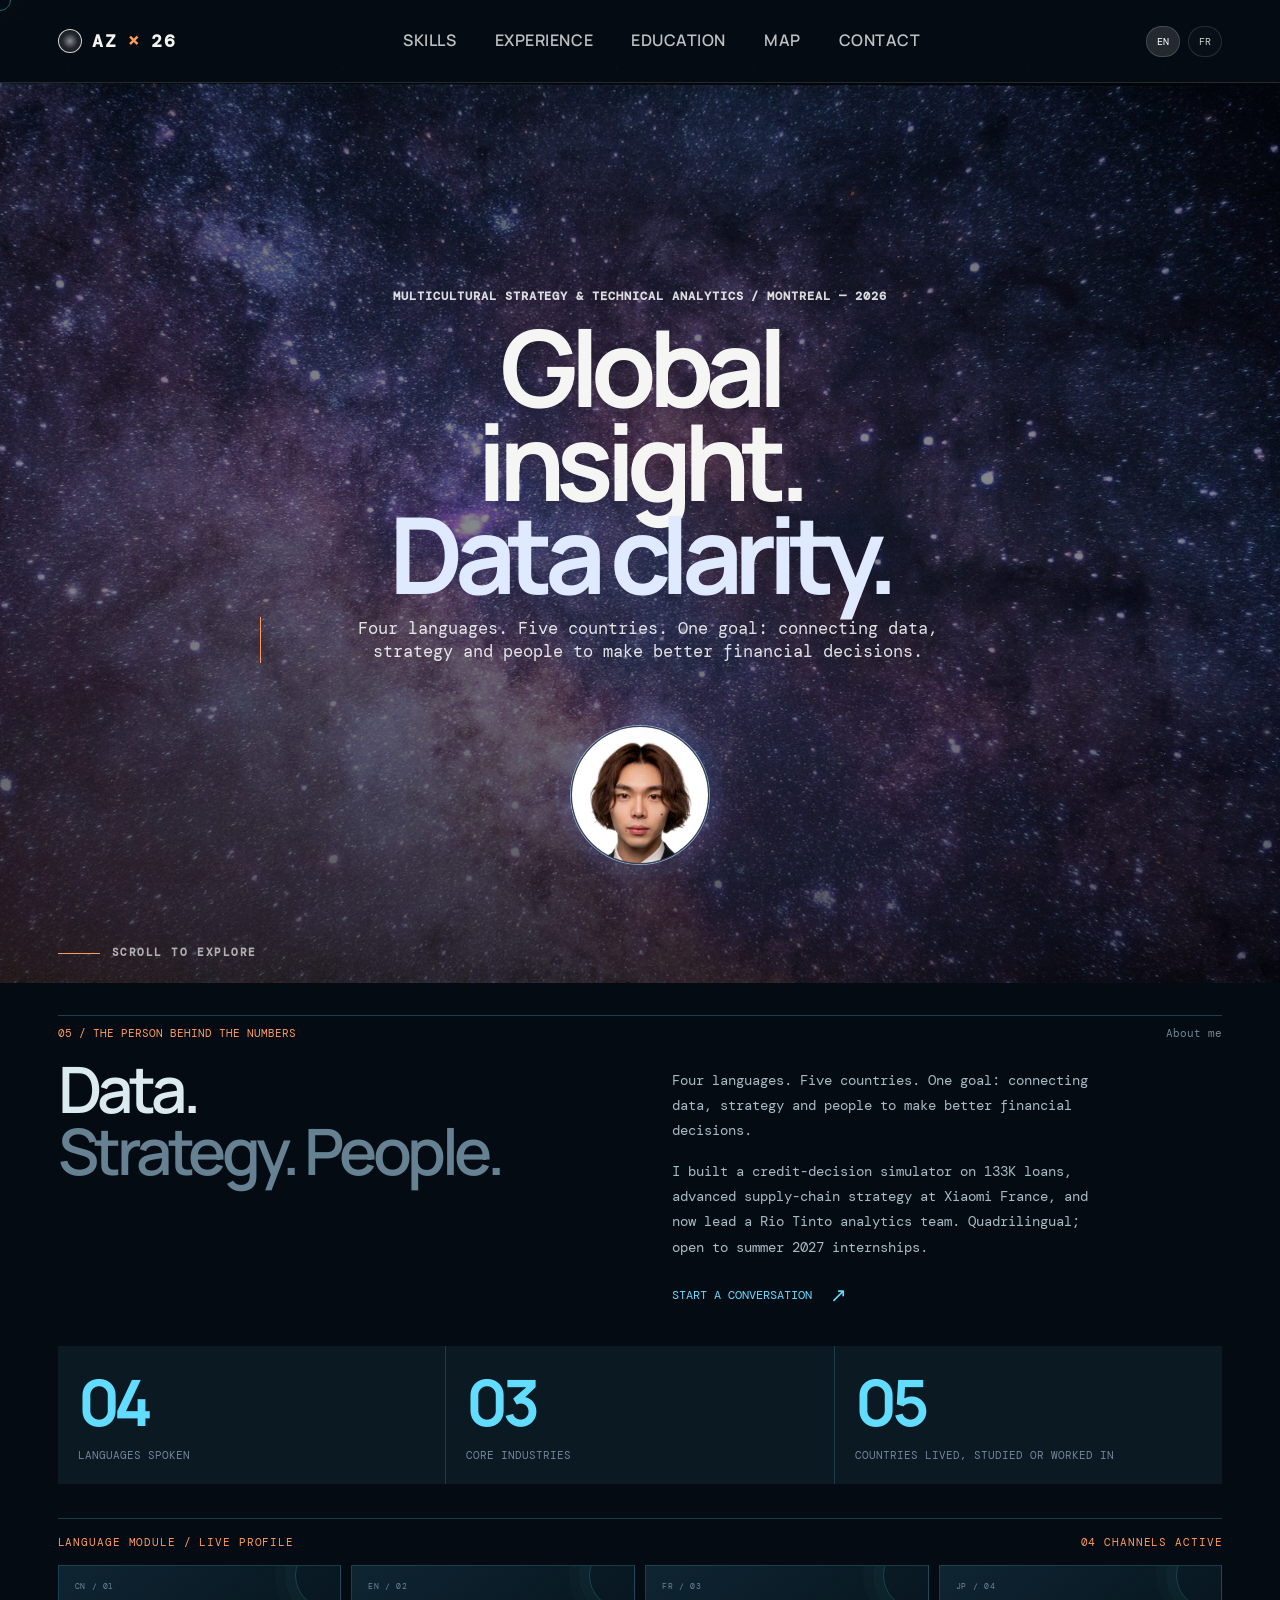
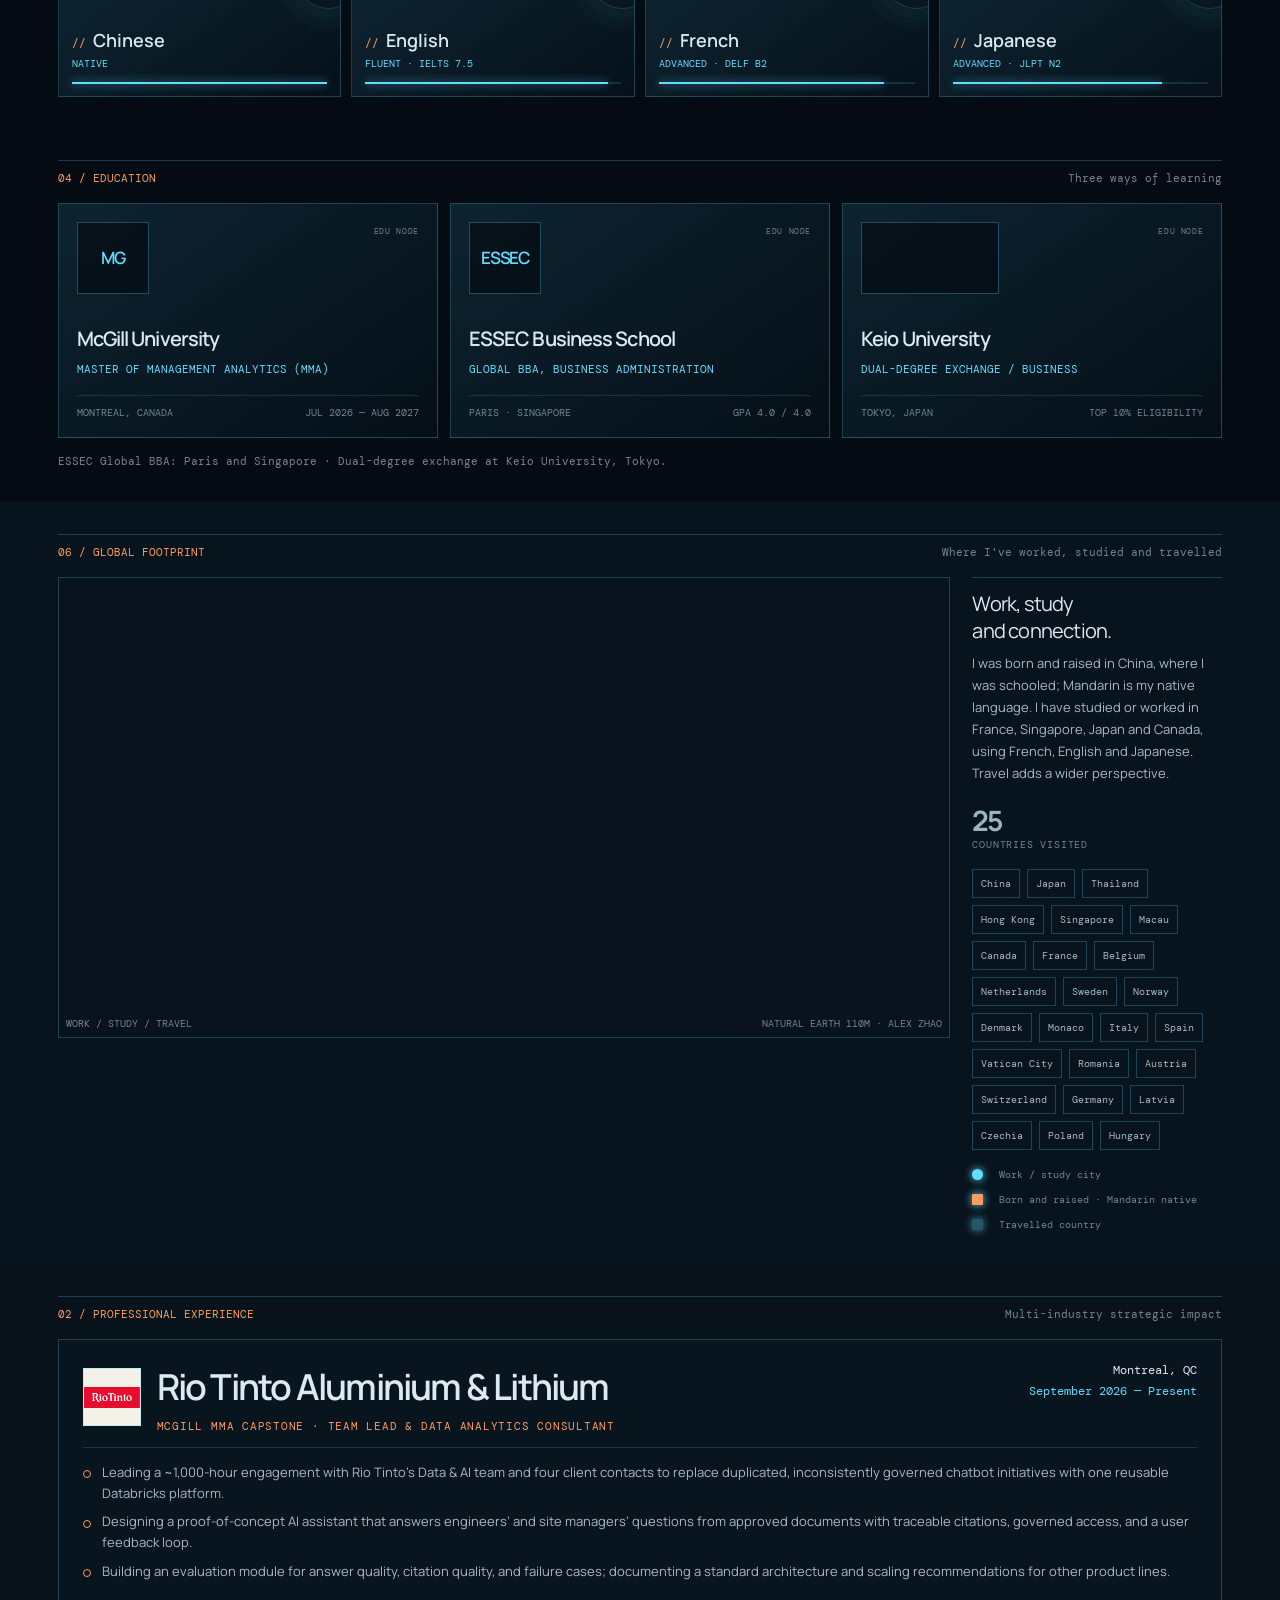
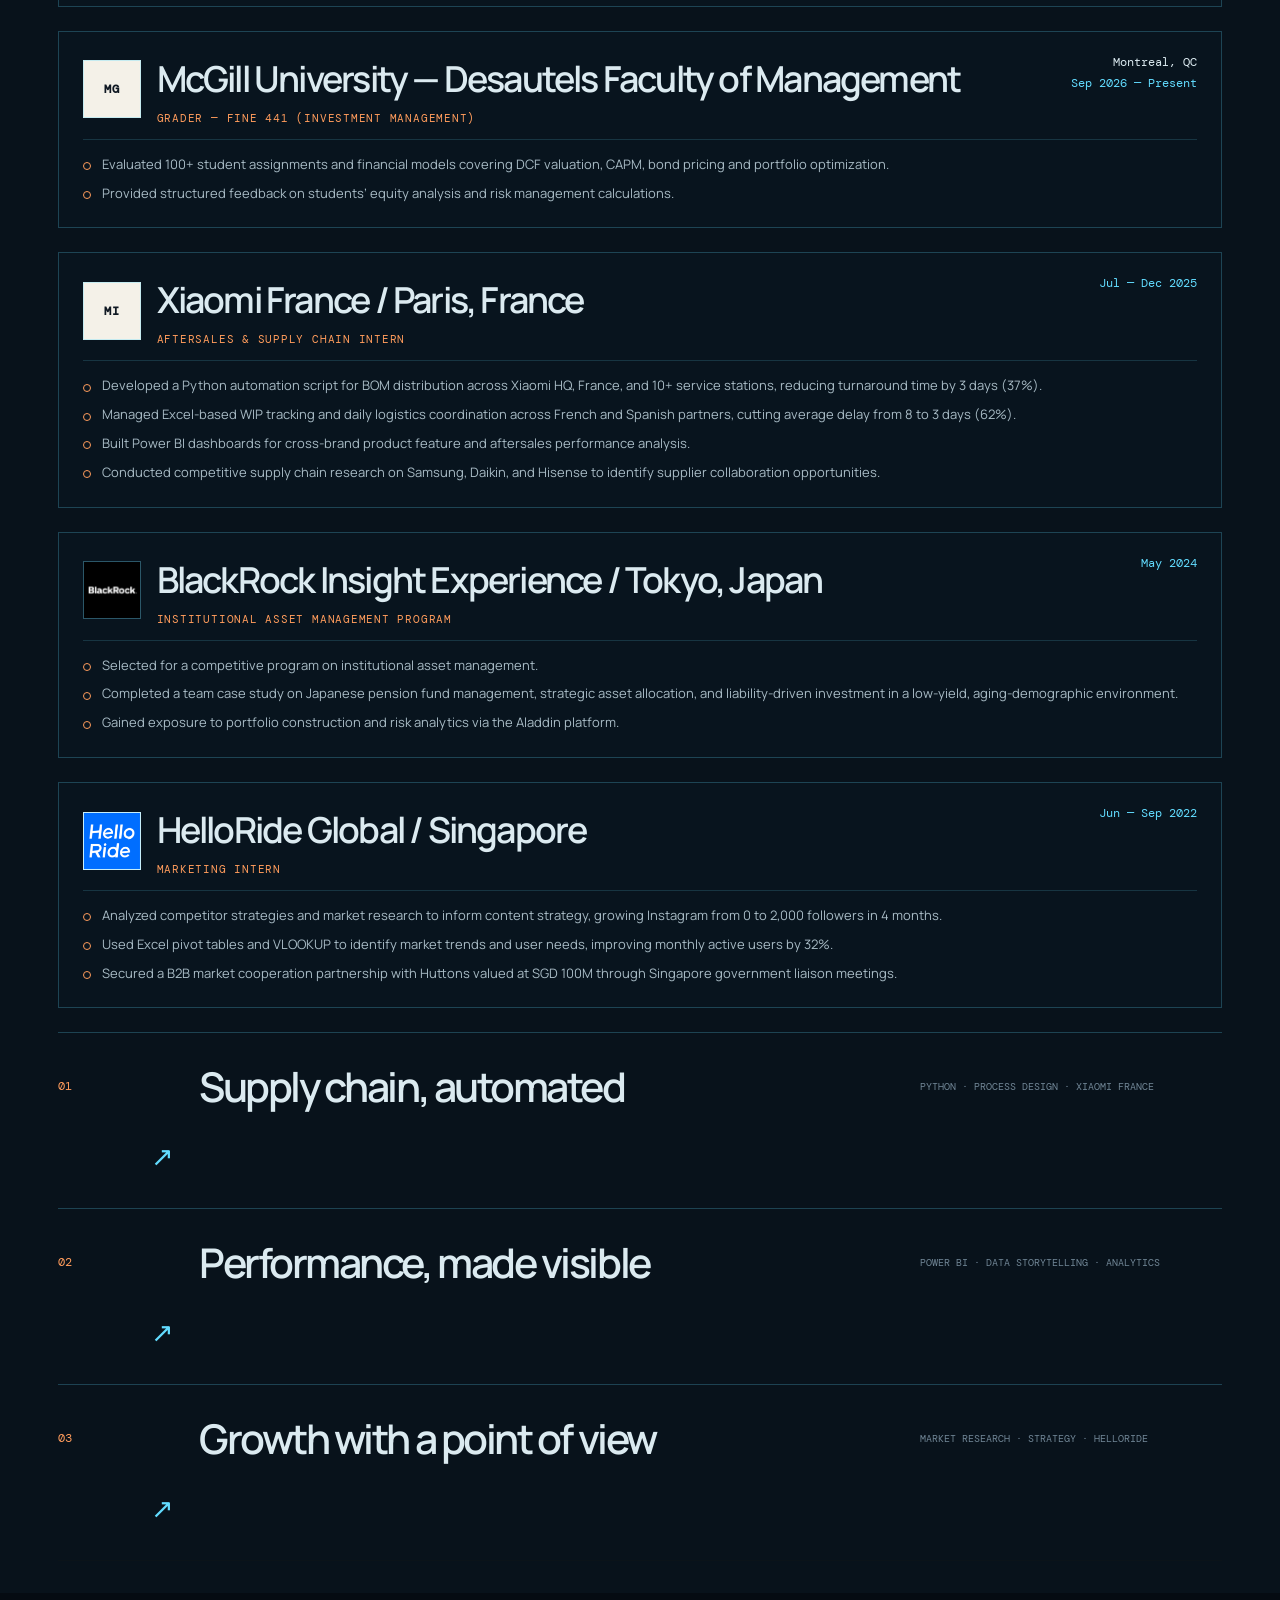
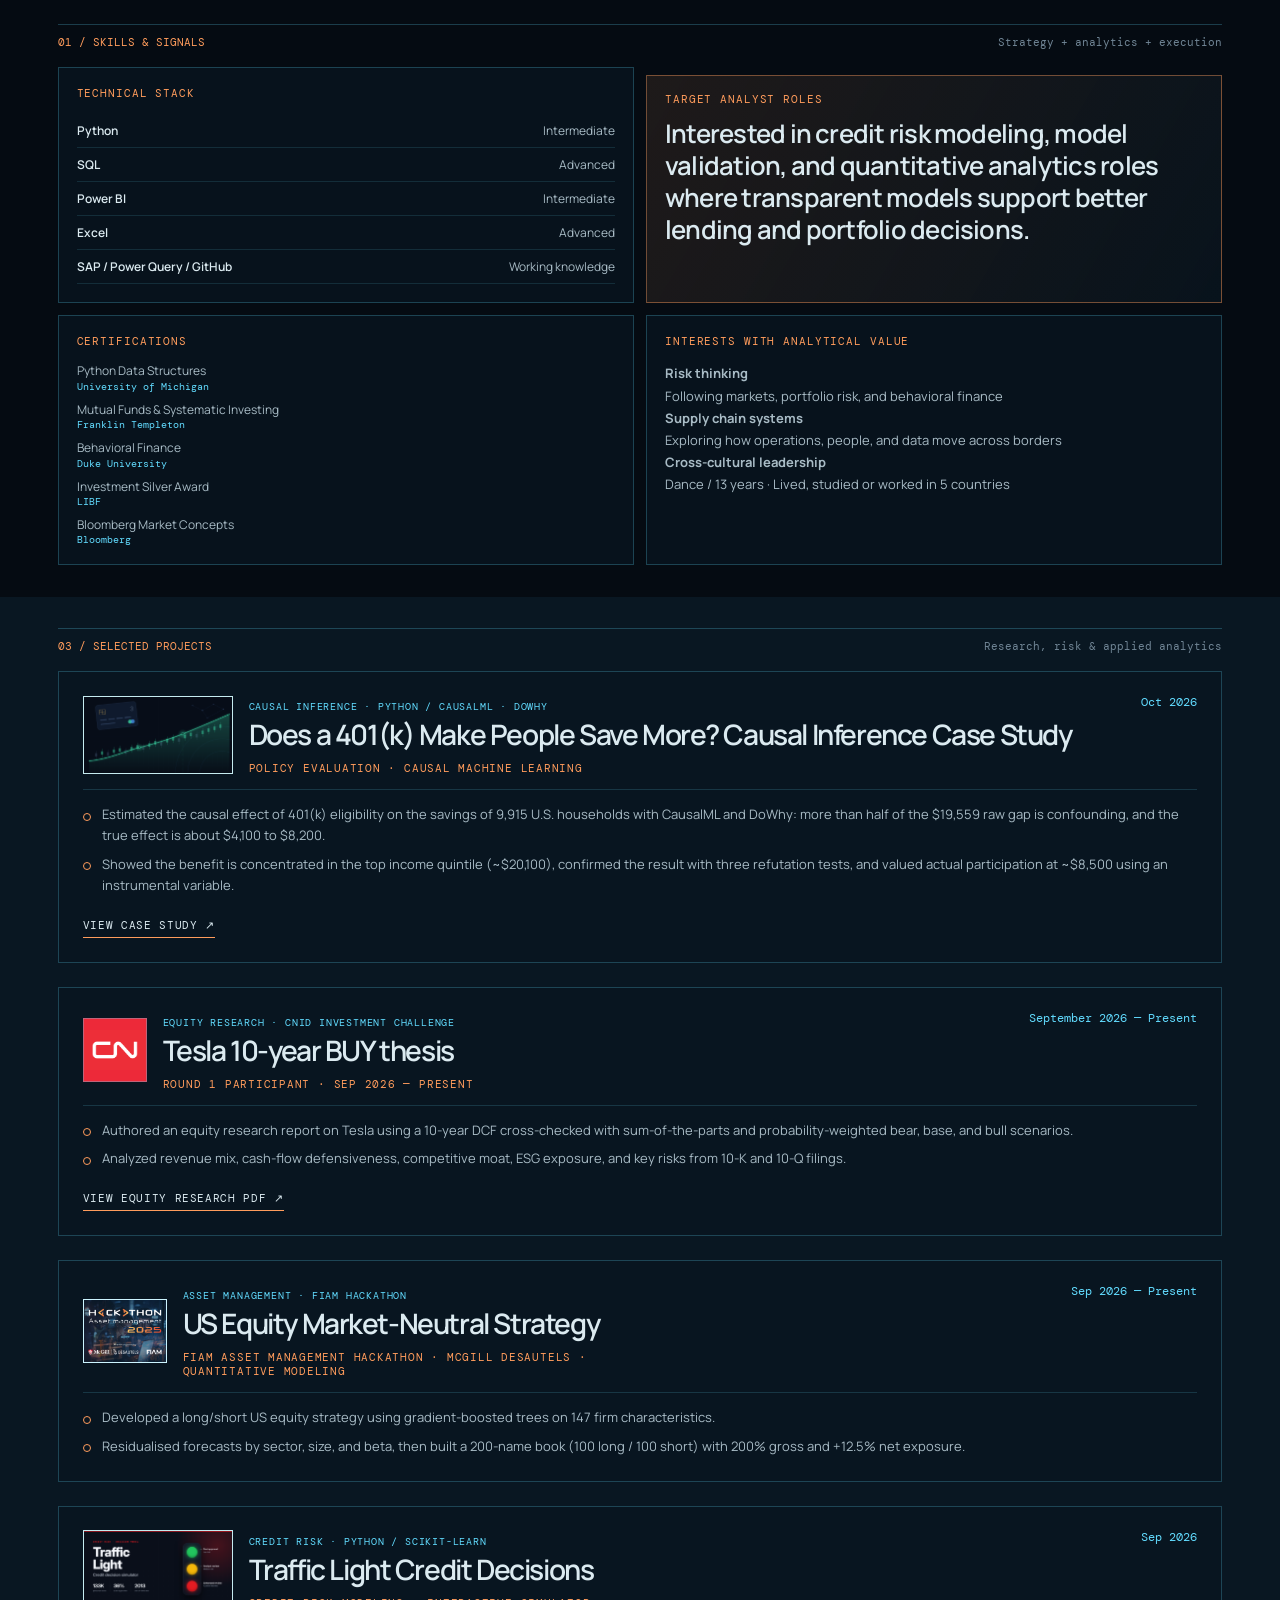
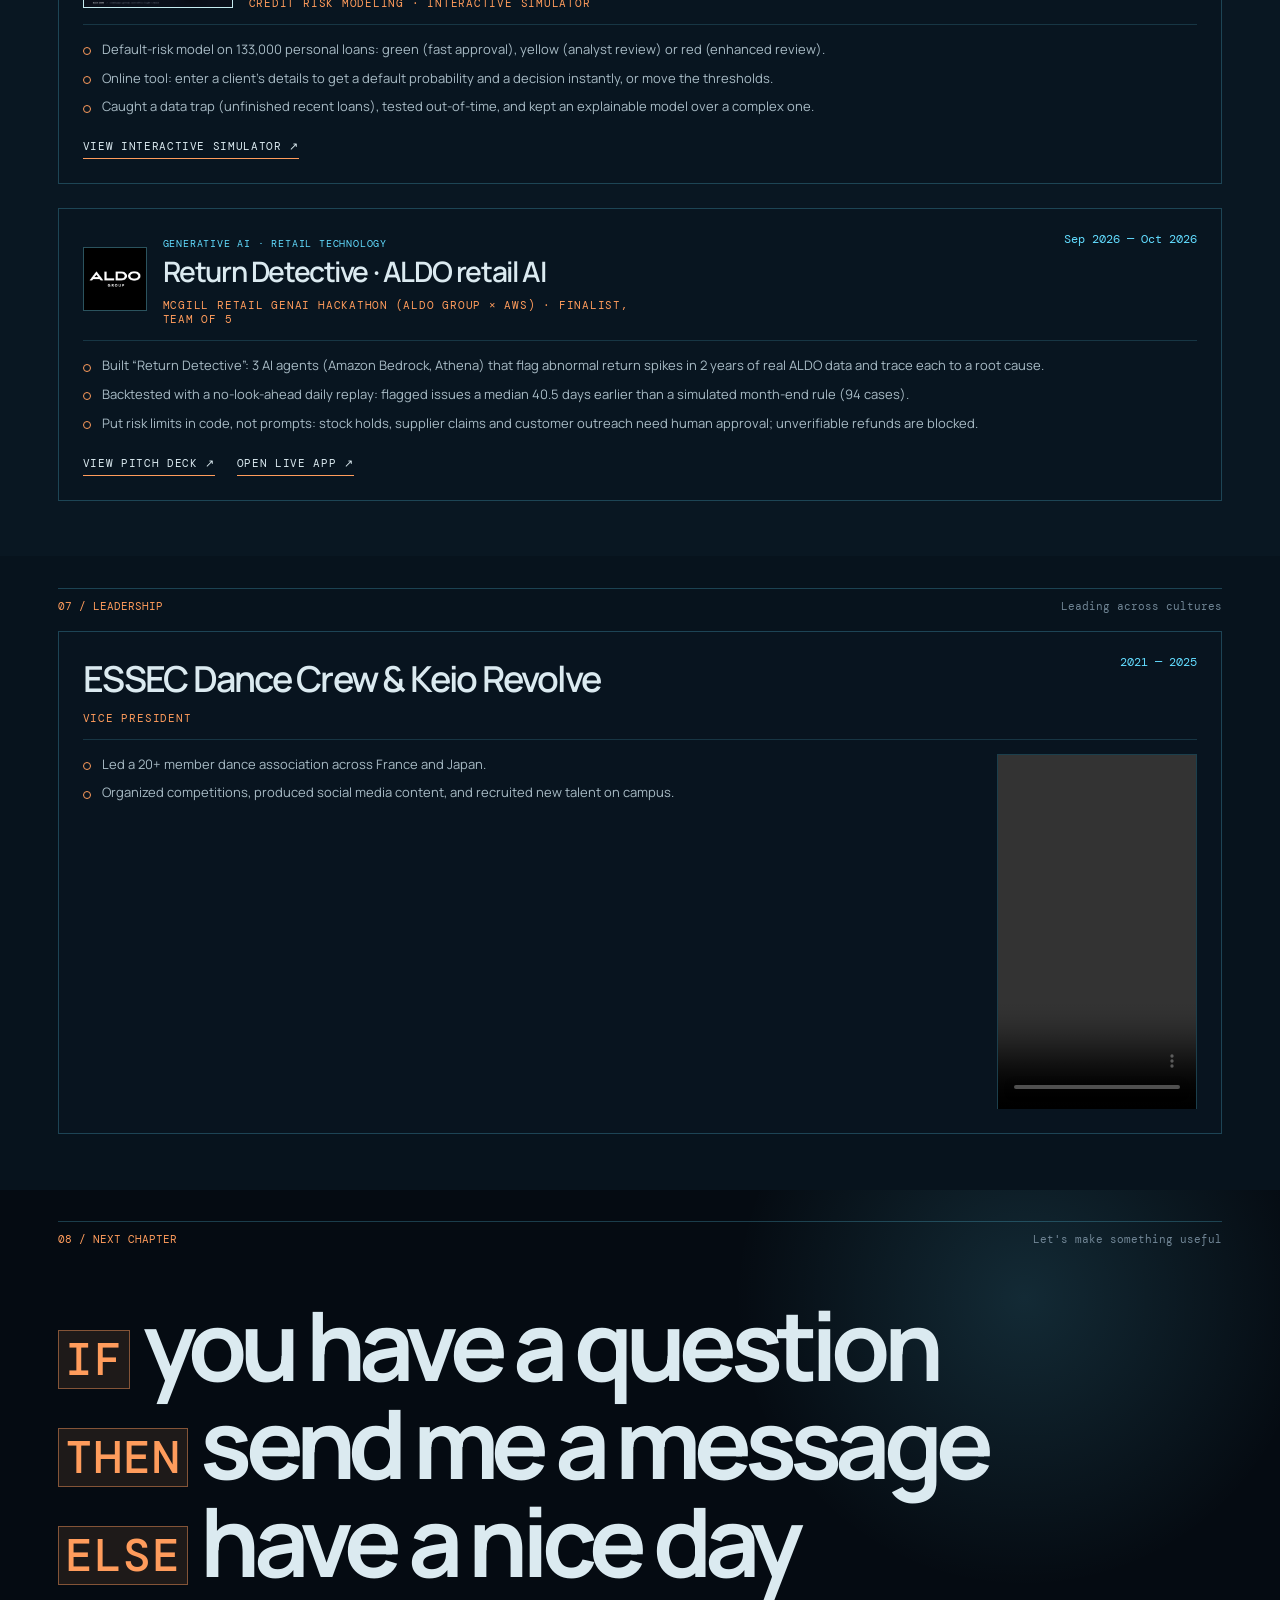
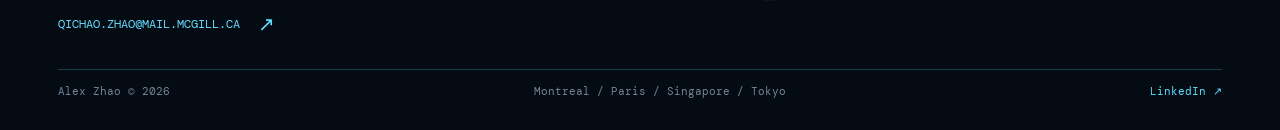
==== index.html @ 3879361d "Add live app link to ALDO project Co-Authored-By: Claude Opus 5.5 <noreply@anthropic.com>" ====
<!doctype html>
<html lang="en">
  <head>
    <meta charset="UTF-8" />
    <meta name="viewport" content="width=device-width, initial-scale=1.0" />
    <meta name="description" content="Alex Zhao — quadrilingual strategy, business analytics, cross-cultural operations, and technical analytics." />
    <title>Alex Zhao | Multicultural Strategy & Analytics</title>
    <link rel="preconnect" href="https://fonts.googleapis.com" />
    <link rel="preconnect" href="https://fonts.gstatic.com" crossorigin />
    <link href="https://fonts.googleapis.com/css2?family=DM+Mono:wght@400;500&family=Manrope:wght@400;500;600;700;800&display=swap" rel="stylesheet" />
    <link rel="stylesheet" href="https://unpkg.com/leaflet@1.9.4/dist/leaflet.css" crossorigin="" />
    <style>
      :root { --ink:#171915; --paper:#e9e8e1; --muted:#8f9188; --acid:#c7f36b; --line:rgba(233,232,225,.18); }
      * { box-sizing:border-box; margin:0; padding:0; }
      html { scroll-behavior:smooth; }
      body { background:var(--ink); color:var(--paper); font-family:Manrope, sans-serif; overflow-x:hidden; }
      body::before { content:""; position:fixed; inset:0; opacity:.17; pointer-events:none; z-index:8; background-image:linear-gradient(rgba(255,255,255,.08) 1px, transparent 1px),linear-gradient(90deg,rgba(255,255,255,.08) 1px,transparent 1px); background-size:80px 80px; mask-image:linear-gradient(to bottom, black, transparent 72%); }
      a { color:inherit; text-decoration:none; }
      .cursor { position:fixed; width:22px; height:22px; border:1px solid var(--acid); border-radius:50%; pointer-events:none; z-index:20; transform:translate(-50%,-50%); transition:width .25s,height .25s,background .25s; mix-blend-mode:difference; }
      .cursor.is-hover { width:54px; height:54px; background:var(--acid); }
      .topbar { position:absolute; top:0; left:0; right:0; z-index:10; display:flex; justify-content:space-between; align-items:center; padding:28px 4.5vw; font:12px 'DM Mono',monospace; letter-spacing:.05em; text-transform:uppercase; }
      .logo { font:500 18px 'DM Mono',monospace; letter-spacing:-.08em; }
      .logo span { color:var(--acid); }
      .topbar nav { display:flex; gap:28px; color:var(--muted); }
      .topbar nav a { transition:color .25s; }
      .topbar nav a:hover { color:var(--acid); }
      .language-toggle { display:flex; gap:5px; align-items:center; margin-left:auto; margin-right:22px; }
      .language-toggle button { border:1px solid transparent; background:transparent; color:var(--muted); padding:5px 7px; cursor:pointer; font:10px 'DM Mono',monospace; }
      .language-toggle button.active { border-color:var(--acid); color:var(--acid); }
      .menu-dot { width:9px; height:9px; border-radius:50%; background:var(--acid); box-shadow:0 0 16px var(--acid); }
      .hero { min-height:max(100svh,780px); position:relative; display:flex; align-items:flex-end; padding:120px 4.5vw 8vh; overflow:hidden; background:#050b12; }
      .hero-copy { position:relative; z-index:2; max-width:min(55vw,760px); }
      .eyebrow { color:var(--acid); font:12px 'DM Mono',monospace; text-transform:uppercase; letter-spacing:.08em; margin-bottom:25px; }
      h1 { font-size:clamp(4.5rem,10vw,10rem); line-height:.83; letter-spacing:-.09em; font-weight:800; max-width:1000px; }
      h1 em { color:var(--acid); font-style:normal; }
      .hero-bottom { position:relative; z-index:3; width:240px; margin:30px 0 0 clamp(220px,18vw,280px); font-size:13px; line-height:1.6; color:var(--muted); }
      .scroll-note { position:absolute; left:4.5vw; bottom:28px; color:var(--muted); font:10px 'DM Mono',monospace; text-transform:uppercase; letter-spacing:.1em; }
      .scroll-note::before { content:""; display:inline-block; width:42px; height:1px; background:var(--acid); vertical-align:middle; margin-right:12px; }
      .section { padding:6vh 4.5vw; position:relative; }
      .section-head { display:flex; justify-content:space-between; align-items:baseline; border-top:1px solid var(--line); padding-top:14px; margin-bottom:30px; }
      .section-kicker { color:var(--acid); font:11px 'DM Mono',monospace; text-transform:uppercase; }
      .section-index { color:var(--muted); font:11px 'DM Mono',monospace; }
      .intro { display:grid; grid-template-columns:1fr 1fr; gap:7vw; align-items:start; }
      .intro h2 { font-size:clamp(2.4rem,5vw,5.5rem); line-height:.98; letter-spacing:-.07em; font-weight:600; }
      .intro h2 span { color:var(--muted); }
      .intro-copy { padding-top:10px; max-width:440px; color:#b9bbb2; font-size:16px; line-height:1.8; }
      .intro-copy p + p { margin-top:28px; }
      .button-link { display:inline-flex; align-items:center; gap:18px; margin-top:38px; color:var(--acid); font:12px 'DM Mono',monospace; text-transform:uppercase; }
      .button-link::after { content:"↗"; font-size:20px; transition:transform .25s; }
      .button-link:hover::after { transform:translate(5px,-5px); }
      .work-section { background:var(--paper); color:var(--ink); }
      .work-section .section-head { border-color:rgba(23,25,21,.22); }
      .work-section .section-kicker { color:#657833; }
      .work-section .section-index { color:#85887e; }
      .project { border-top:1px solid rgba(23,25,21,.25); padding:25px 0 34px; display:grid; grid-template-columns:10% 1fr 26%; gap:25px; align-items:center; transition:padding .35s; }
      .project:last-child { border-bottom:1px solid rgba(23,25,21,.25); }
      .project:hover { padding-left:18px; padding-right:18px; background:rgba(199,243,107,.45); }
      .project-no { color:#8a8c84; font:12px 'DM Mono',monospace; }
      .project h3 { font-size:clamp(1.5rem,3.2vw,3.5rem); letter-spacing:-.06em; font-weight:600; }
      .project-tags { color:#75786e; font:10px 'DM Mono',monospace; text-transform:uppercase; line-height:1.7; }
      .project-arrow { justify-self:end; font-size:27px; }
      .stats { display:grid; grid-template-columns:repeat(3,1fr); gap:1px; background:var(--line); margin-top:85px; }
      .stat { background:var(--ink); padding:30px 24px; }
      .stat strong { display:block; color:var(--acid); font-size:clamp(2.5rem,5vw,5rem); line-height:1; letter-spacing:-.08em; }
      .stat span { display:block; color:var(--muted); font:11px 'DM Mono',monospace; text-transform:uppercase; margin-top:14px; }
      .contact { min-height:75vh; display:flex; flex-direction:column; justify-content:space-between; background:radial-gradient(circle at 80% 20%,rgba(199,243,107,.16),transparent 26%); }
      .contact h2 { font-size:clamp(4rem,11vw,10rem); line-height:.8; letter-spacing:-.1em; max-width:1000px; }
      .contact h2 span { color:var(--acid); }
      .contact-footer { display:flex; justify-content:space-between; align-items:end; border-top:1px solid var(--line); padding-top:20px; color:var(--muted); font:11px 'DM Mono',monospace; }
      .contact-footer a { color:var(--paper); }
      .reveal { opacity:0; transform:translateY(30px); transition:opacity .8s ease,transform .8s ease; }
      .reveal.visible { opacity:1; transform:translateY(0); }
      @media (max-width:700px) {
        .topbar { padding:22px 6vw; } .topbar nav { gap:14px; } .topbar nav a:nth-child(2) { display:none; }
        .hero { min-height:100svh; padding:110px 6vw 15vh; } .hero-bottom { width:190px; margin:30px 0 0; }
        .scroll-note { left:6vw; } .section { padding:6vh 6vw; } .intro { grid-template-columns:1fr; gap:40px; } .section-head { margin-bottom:25px; }
        .project { grid-template-columns:12% 1fr 20px; gap:10px; } .project-tags { grid-column:2; } .project-arrow { grid-column:3; grid-row:1 / span 2; }
        .stats { grid-template-columns:1fr; margin-top:55px; } .stat { padding:24px; } .contact-footer { align-items:start; gap:25px; flex-direction:column; }
      }
      @media (prefers-reduced-motion:reduce) { *,*::before,*::after { animation-duration:.01ms!important; scroll-behavior:auto!important; transition-duration:.01ms!important; } .reveal { opacity:1; transform:none; } }

      /* Mission-control visual layer */
      :root { --ink:#050b12; --paper:#dbeaf0; --muted:#718696; --acid:#62dcff; --line:rgba(98,220,255,.24); --orange:#ff9c5c; }
      body { background:#050b12; font-family:'DM Mono',monospace; }
      body::before { opacity:.25; background-image:radial-gradient(circle,rgba(137,202,229,.85) 0 1px,transparent 1px),radial-gradient(circle,rgba(255,255,255,.6) 0 1px,transparent 1px); background-size:137px 137px,223px 223px; mask-image:linear-gradient(to bottom,black,black); }
      .cursor { border-color:var(--acid); }
      .cursor.is-hover { background:var(--acid); }
      .topbar { border-bottom:1px solid var(--line); background:rgba(5,11,18,.72); backdrop-filter:blur(12px); font-size:11px; }
      .logo { color:var(--paper); font-size:16px; letter-spacing:.04em; }
      .logo span { color:var(--orange); }
      .topbar nav { color:#9eb3c0; }
      .menu-dot { background:var(--orange); box-shadow:0 0 16px rgba(255,156,92,.8); }
      .hero { background:#050b12; }
      .eyebrow, .section-kicker { color:var(--orange); }
      h1 { font-family:Manrope,sans-serif; letter-spacing:-.08em; }
      h1 em, .contact h2 span { color:var(--acid); }
      .hero-bottom { font-size:11px; color:#9eb3c0; border-left:1px solid var(--orange); padding-left:14px; }
      .scroll-note { color:var(--muted); }
      .scroll-note::before { background:var(--orange); }
      .section { background:#050b12; }
      .section-head { border-color:var(--line); }
      .intro h2, .contact h2, .project h3 { font-family:Manrope,sans-serif; }
      .intro h2 span { color:#668191; }
      .intro-copy { color:#a8bbc5; font-size:14px; }
      .button-link { color:var(--acid); }
      .stats { background:var(--line); }
      .stat { background:rgba(9,22,32,.9); border-top:2px solid transparent; transition:border-color .25s,background .25s; }
      .stat:hover { border-color:var(--orange); background:#0d2635; }
      .stat strong { color:var(--acid); font-family:Manrope,sans-serif; }
      .stat span, .section-index { color:#718696; }
      .work-section { background:#08121b; color:var(--paper); }
      .work-section .section-head { border-color:var(--line); }
      .work-section .section-kicker { color:var(--orange); }
      .work-section .section-index { color:#718696; }
      .project { border-color:var(--line); }
      .project:hover { padding-left:18px; padding-right:18px; background:rgba(98,220,255,.08); }
      .project-no { color:var(--orange); }
      .project-tags { color:#718696; }
      .project-arrow { color:var(--acid); }
      .contact { background:radial-gradient(circle at 80% 20%,rgba(98,220,255,.15),transparent 26%),#050b12; }
      .contact-footer { border-color:var(--line); }
      .contact-footer a { color:var(--acid); }
      .language-module { margin-top:70px; border-top:1px solid var(--line); padding-top:18px; }
      .language-heading { display:flex; justify-content:space-between; color:var(--orange); font:11px 'DM Mono',monospace; letter-spacing:.08em; text-transform:uppercase; margin-bottom:28px; }
      .language-list { display:grid; grid-template-columns:repeat(2,1fr); gap:18px 45px; }
      .language-row { display:grid; grid-template-columns:105px 1fr auto; gap:14px; align-items:center; padding:13px 0; border-bottom:1px solid rgba(98,220,255,.13); }
      .language-name { color:var(--paper); font:14px Manrope,sans-serif; font-weight:600; }
      .language-bar { height:3px; background:rgba(98,220,255,.15); }
      .language-bar i { display:block; width:var(--level); height:100%; background:var(--acid); box-shadow:0 0 9px rgba(98,220,255,.7); }
      .language-level { color:var(--muted); font:10px 'DM Mono',monospace; text-transform:uppercase; white-space:nowrap; }
      .language-module { padding-top:22px; }
      .language-heading { margin-bottom:24px; }
      .language-list { grid-template-columns:repeat(4,1fr); gap:10px; }
      .language-row { display:flex; flex-direction:column; align-items:stretch; gap:0; min-height:164px; padding:18px 16px 15px; border:1px solid rgba(98,220,255,.2); background:linear-gradient(145deg,rgba(16,43,57,.82),rgba(6,18,28,.72)); position:relative; overflow:hidden; transition:border-color .25s, transform .25s, background .25s; }
      .language-row::before { content:""; position:absolute; width:65px; height:65px; right:-22px; top:-24px; border:1px solid rgba(98,220,255,.2); border-radius:50%; box-shadow:0 0 0 10px rgba(98,220,255,.025),0 0 0 20px rgba(98,220,255,.02); }
      .language-row:hover { border-color:var(--acid); transform:translateY(-4px); background:linear-gradient(145deg,rgba(19,65,84,.9),rgba(6,22,34,.82)); }
      .language-name { order:2; margin-top:auto; font:600 18px Manrope,sans-serif; }
      .language-name::before { content:"// "; color:var(--orange); font:11px 'DM Mono',monospace; }
      .language-level { order:3; margin-top:5px; color:var(--acid); font-size:10px; }
      .language-bar { order:4; margin-top:18px; height:2px; }
      .language-row::after { content:"LANGUAGE NODE"; position:absolute; left:16px; top:15px; color:#718696; font:8px 'DM Mono',monospace; letter-spacing:.08em; }
      .language-row:nth-child(1)::after { content:"CN / 01"; }
      .language-row:nth-child(2)::after { content:"EN / 02"; }
      .language-row:nth-child(3)::after { content:"FR / 03"; }
      .language-row:nth-child(4)::after { content:"JP / 04"; }
      .travel-section { background:#07131d; }
      .travel-section .section-head { border-color:var(--line); }
      .travel-section .section-kicker { color:var(--orange); }
      .travel-layout { display:grid; grid-template-columns:minmax(0,1fr) 250px; gap:30px; align-items:start; }
      .travel-map-wrap { position:relative; border:1px solid var(--line); background:#08131d; padding:7px; }
      #travel-map { height:520px; width:100%; background:#08131d; }
      .leaflet-container { font:10px 'DM Mono',monospace; background:#08131d; }
      .leaflet-control-zoom a { background:#07131d; color:var(--acid); border-color:var(--line); }
      .leaflet-control-attribution { background:rgba(5,11,18,.8)!important; color:#718696; }
      .leaflet-control-attribution a { color:var(--acid); }
      .map-caption { display:flex; justify-content:space-between; margin-top:12px; color:var(--muted); font:10px 'DM Mono',monospace; text-transform:uppercase; }
      .travel-list { border-top:1px solid var(--line); }
      .travel-list h3 { color:var(--paper); font:20px Manrope,sans-serif; letter-spacing:-.04em; margin:18px 0 25px; }
      .global-perspective { color:#a8bbc5; font:13px Manrope,sans-serif; line-height:1.7; margin:-8px 0 25px; }
      .travel-count { display:block; color:var(--acid); font:bold 64px Manrope,sans-serif; line-height:.85; letter-spacing:-.08em; }
      .travel-count-label { display:block; color:var(--orange); font:10px 'DM Mono',monospace; letter-spacing:.08em; text-transform:uppercase; margin:13px 0 28px; }
      .country-list { display:flex; flex-wrap:wrap; gap:7px; }
      .country-list span { border:1px solid rgba(98,220,255,.25); padding:7px 8px; color:#a8bbc5; font:10px 'DM Mono',monospace; }
      .map-legend { margin-top:25px; color:var(--muted); font:10px 'DM Mono',monospace; line-height:1.7; }
      .map-legend i { display:inline-block; width:8px; height:8px; border-radius:50%; margin-right:7px; background:var(--acid); box-shadow:0 0 8px var(--acid); }
      .map-legend i.orange { background:var(--orange); box-shadow:0 0 8px var(--orange); }
      .education-section { background:#050b12; }
      .education-section .section-head { border-color:var(--line); }
      .education-section .section-kicker { color:var(--orange); }
      .education-grid { display:grid; grid-template-columns:repeat(3,1fr); gap:12px; }
      .education-card { min-height:290px; border:1px solid var(--line); padding:22px; display:flex; flex-direction:column; justify-content:space-between; background:linear-gradient(145deg,rgba(15,43,57,.76),rgba(5,15,24,.88)); position:relative; overflow:hidden; transition:transform .25s,border-color .25s,background .25s; }
      .education-card::after { content:"EDU NODE"; position:absolute; right:18px; top:22px; color:#718696; font:8px 'DM Mono',monospace; letter-spacing:.08em; }
      .education-card:hover { transform:translateY(-5px); border-color:var(--acid); background:linear-gradient(145deg,rgba(19,65,84,.88),rgba(5,18,28,.9)); }
      .school-mark { width:72px; height:72px; display:grid; place-items:center; border:1px solid rgba(98,220,255,.3); background:rgba(5,11,18,.7); color:var(--acid); font:600 17px Manrope,sans-serif; letter-spacing:-.08em; }
      .school-mark img { width:52px; height:52px; object-fit:contain; }
      .school-mark > span { display:none; }
      .school-mark.essec-mark img { width:58px; height:58px; }
      .school-mark.essec-mark img { filter:brightness(0) saturate(100%) invert(52%) sepia(91%) saturate(1020%) hue-rotate(158deg) brightness(95%) contrast(92%); }
      .school-mark.keio-mark { width:138px; }
      .school-mark.keio-mark img { width:116px; height:auto; max-height:52px; object-fit:contain; }
      .education-meta { margin-top:28px; }
      .education-school { color:var(--paper); font:600 20px Manrope,sans-serif; letter-spacing:-.045em; }
      .education-program { color:var(--acid); font:11px 'DM Mono',monospace; line-height:1.6; text-transform:uppercase; margin-top:9px; }
      .education-detail { display:flex; justify-content:space-between; gap:10px; color:var(--muted); font:10px 'DM Mono',monospace; text-transform:uppercase; margin-top:25px; padding-top:13px; border-top:1px solid rgba(98,220,255,.15); }
      .experience-entry { margin-bottom:75px; border:1px solid var(--line); background:rgba(9,22,32,.72); padding:28px 30px 30px; }
      .experience-top { display:flex; justify-content:space-between; align-items:start; gap:25px; border-bottom:1px solid rgba(98,220,255,.16); padding-bottom:20px; margin-bottom:20px; }
      .experience-brand { display:flex; align-items:center; gap:16px; min-width:0; }
      .company-logo { display:grid; place-items:center; flex:0 0 58px; width:58px; height:58px; overflow:hidden; border:1px solid rgba(98,220,255,.32); background:#f4f1e8; color:#101923; font:700 12px 'DM Mono',monospace; letter-spacing:.02em; }
      .company-logo img { display:block; width:100%; height:100%; padding:0; object-fit:contain; }
      .company-logo.logo-blackrock { background:#111820; color:#fff; }
      .company-logo.logo-helloride { background:#f5f6f7; color:#1968a5; font:700 10px Manrope,sans-serif; letter-spacing:-.04em; }
      .experience-title { color:var(--paper); font:600 clamp(1.4rem,2.8vw,2.5rem) Manrope,sans-serif; letter-spacing:-.05em; }
      .experience-subtitle { color:var(--orange); font:11px 'DM Mono',monospace; text-transform:uppercase; letter-spacing:.07em; margin-top:8px; }
      .experience-date { color:var(--acid); font:12px 'DM Mono',monospace; white-space:nowrap; }
      .experience-date-stack { display:flex; flex-direction:column; align-items:flex-end; gap:5px; text-align:right; }
      .experience-date-stack span:first-child { color:var(--paper); }
      .experience-points { list-style:none; display:grid; gap:12px; color:#a8bbc5; font:13px Manrope,sans-serif; line-height:1.6; }
      .experience-points li { position:relative; padding-left:19px; }
      .experience-points li::before { content:""; position:absolute; left:0; top:.65em; width:6px; height:6px; border:1px solid var(--orange); border-radius:50%; }
      .profile-grid { display:grid; grid-template-columns:1fr 1fr; gap:12px; }
      .profile-panel { border:1px solid var(--line); padding:24px; background:rgba(9,22,32,.72); }
      .profile-panel h3 { color:var(--orange); font:11px 'DM Mono',monospace; text-transform:uppercase; letter-spacing:.08em; margin-bottom:22px; }
      .skill-line { display:flex; justify-content:space-between; gap:15px; border-bottom:1px solid rgba(98,220,255,.13); padding:11px 0; color:#a8bbc5; font:12px Manrope,sans-serif; }
      .skill-line strong { color:var(--paper); font-weight:600; }
      .cert-list { display:grid; gap:12px; color:#a8bbc5; font:12px Manrope,sans-serif; line-height:1.45; }
      .cert-list span { color:var(--acid); font:10px 'DM Mono',monospace; display:block; }
      .activity-copy { color:#a8bbc5; font:13px Manrope,sans-serif; line-height:1.7; }
      .education-note { margin-top:22px; color:var(--muted); font:11px 'DM Mono',monospace; line-height:1.7; }
      .career-focus { margin-top:12px; border:1px solid rgba(255,156,92,.42); padding:22px 24px; background:linear-gradient(120deg,rgba(255,156,92,.1),rgba(9,22,32,.72)); }
      .career-focus h3 { color:var(--orange); font:11px 'DM Mono',monospace; text-transform:uppercase; letter-spacing:.08em; margin-bottom:12px; }
      .career-focus p { color:var(--paper); font:600 clamp(1.15rem,2vw,1.6rem) Manrope,sans-serif; letter-spacing:-.03em; line-height:1.25; }
      .leadership-section { background:#07131d; }
      .leadership-section .section-head { border-color:var(--line); }
      .leadership-section .section-kicker { color:var(--orange); }
      .leadership-body { display:grid; grid-template-columns:1fr 200px; gap:32px; align-items:start; }
      .leadership-video { display:block; width:100%; aspect-ratio:9 / 16; object-fit:cover; border:1px solid var(--line); background:#050d14; }
      @media (max-width:700px) { .leadership-body { grid-template-columns:1fr; gap:22px; } .leadership-video { max-width:240px; } }
      .projects-section { background:#091722; }
      .project-tag { color:var(--acid); font:10px 'DM Mono',monospace; text-transform:uppercase; letter-spacing:.08em; }
      .project-title { font-size:clamp(1.25rem,2.2vw,2rem); }
      .project-subtitle { max-width:72ch; }
      .project-link { display:inline-block; margin-top:22px; color:var(--paper); font:11px 'DM Mono',monospace; text-transform:uppercase; letter-spacing:.06em; border-bottom:1px solid var(--orange); padding-bottom:5px; }
      .project-link:hover { color:var(--orange); }
      .project-link + .project-link { margin-left:22px; }
      .project-brand { display:flex; align-items:center; gap:16px; min-width:0; }
      .project-logo { flex-basis:64px; width:64px; height:64px; }
      .project-logo img { padding:0; object-fit:cover; }
      .project-logo.logo-traffic { flex-basis:150px; width:150px; height:78px; }
      .project-logo.logo-traffic img { padding:0; object-fit:cover; }
      .project-logo.logo-cn { background:#ed2939; color:#fff; }
      .project-logo.logo-cn img { object-fit:contain; }
      .project-logo.logo-fiam { background:#fff; color:#1d4f91; }
      .project-logo.logo-fiam { flex-basis:84px; width:84px; }
      .project-logo.logo-fiam img { padding:0; object-fit:cover; object-position:center bottom; }
      .project-logo.logo-aldo { background:#111; color:#fff; }
      .project-logo.logo-rio { background:#e21f26; color:#fff; }
      .project-logo.logo-rio img { object-fit:contain; }
      @media (max-width:700px) { .travel-layout { grid-template-columns:1fr; gap:45px; } #travel-map { height:350px; } .travel-list { border-top:1px solid var(--line); } }
      @media (max-width:700px) { .education-grid { grid-template-columns:1fr; gap:10px; } .education-card { min-height:220px; } }
      @media (max-width:700px) { .profile-grid { grid-template-columns:1fr; gap:10px; } .profile-panel { padding:20px 18px; } }
      @media (max-width:700px) { .experience-entry { padding:22px 18px; margin-bottom:55px; } .experience-top { flex-direction:column; gap:16px; } .experience-brand, .project-brand { gap:12px; } .company-logo, .project-logo { flex-basis:56px; width:56px; height:56px; } .project-logo.logo-fiam { flex-basis:72px; width:72px; } .project-logo.logo-traffic { flex-basis:108px; width:108px; height:58px; } }
      @media (max-width:700px) { .language-module { margin-top:55px; } .language-list { grid-template-columns:repeat(2,1fr); gap:8px; } .language-row { min-height:145px; padding:15px 12px 13px; } .language-row::after { left:12px; top:13px; } .language-name { font-size:15px; } }
      @media (max-width:700px) { .topbar nav a:nth-child(n+2) { display:none; } .topbar nav { margin-left:8px; } }

      /* Keep the first viewport readable and tighten the long-form sections. */
      .hero { min-height:100svh; height:clamp(640px,100svh,900px); padding-top:105px; padding-bottom:5vh; }
      .hero-copy { max-width:min(52vw,700px); }
      h1 { font-size:clamp(4rem,8vw,8rem); line-height:.86; }
      .eyebrow { margin-bottom:16px; }
      .hero-bottom { margin-top:22px; }
      .section { padding-top:3.5vh; padding-bottom:3.5vh; }
      .section-head { padding-top:10px; margin-bottom:18px; }
      .intro { gap:5vw; }
      .intro-copy p + p { margin-top:16px; }
      .button-link { margin-top:22px; }
      .stats { margin-top:38px; }
      .stat { padding:22px 20px; }
      .language-module { margin-top:34px; padding-top:16px; }
      .language-heading { margin-bottom:16px; }
      .language-row { min-height:132px; padding:14px 13px 12px; }
      .language-bar { margin-top:12px; }
      .travel-layout { gap:22px; }
      #travel-map { height:420px; }
      .travel-list h3 { margin:12px 0 16px; }
      .travel-count-label { margin:10px 0 18px; }
      .map-legend { margin-top:16px; }
      .education-card { min-height:235px; padding:18px; }
      .education-meta { margin-top:18px; }
      .education-detail { margin-top:16px; padding-top:10px; }
      .experience-entry { margin-bottom:24px; padding:22px 24px 24px; }
      .experience-top { gap:18px; padding-bottom:14px; margin-bottom:14px; }
      .experience-points { gap:8px; }
      .profile-panel { padding:18px; }
      .profile-panel h3 { margin-bottom:14px; }
      .skill-line { padding:8px 0; }
      .cert-list { gap:8px; }
      .education-note { margin-top:14px; }
      .career-focus { margin-top:8px; padding:16px 18px; }
      .contact { min-height:60vh; }
      .contact-footer { padding-top:14px; }
      body[data-language="fr"] .education-card::after { content:"NŒUD FORMATION"; }
      @media (max-width:700px) {
        .hero { min-height:640px; height:100svh; padding:100px 6vw 12vh; }
        .hero-copy { max-width:100%; }
        h1 { font-size:clamp(3.6rem,16vw,6.5rem); line-height:.88; }
        .hero-bottom { margin-top:20px; }
        .section { padding-top:28px; padding-bottom:28px; }
        .intro { gap:24px; }
        .stats { margin-top:28px; }
        .language-module { margin-top:28px; }
        .travel-layout { gap:28px; }
        #travel-map { height:320px; }
        .education-card { min-height:190px; }
        .experience-entry { margin-bottom:18px; padding:18px 16px 20px; }
        .contact { min-height:55vh; }
      }
      .mercury-topbar {
        position:relative;
        top:auto;
        z-index:20;
        padding:0 4.5vw;
        min-height:82px;
        background:rgba(10, 15, 24, 0.28);
        backdrop-filter:blur(16px);
        border-bottom:1px solid rgba(255,255,255,0.12);
      }
      .mercury-topbar .topbar-inner {
        display:flex;
        align-items:center;
        justify-content:space-between;
        gap:32px;
        width:100%;
        min-height:82px;
      }
      .mercury-topbar .logo {
        display:inline-flex;
        align-items:center;
        gap:10px;
        font:700 18px/1 'DM Mono',monospace;
        letter-spacing:0.12em;
        text-transform:uppercase;
        color:#f4f5f1;
      }
      .mercury-topbar .logo::before {
        content:"";
        width:22px;
        height:22px;
        border-radius:50%;
        border:1px solid rgba(255,255,255,0.8);
        background:radial-gradient(circle, rgba(255,255,255,0.52) 0%, rgba(255,255,255,0.12) 48%, rgba(255,255,255,0.02) 100%);
      }
      .mercury-topbar nav {
        display:flex;
        justify-content:center;
        gap:38px;
        flex:1;
        color:rgba(255,255,255,0.8);
        font:600 16px/1.2 Manrope,sans-serif;
      }
      .mercury-topbar nav a {
        color:rgba(255,255,255,0.74);
        transition:color .2s ease;
      }
      .mercury-topbar nav a:hover { color:#fff; }
      .mercury-topbar .language-toggle {
        margin:0 0 0 auto;
        display:flex;
        align-items:center;
        gap:8px;
      }
      .mercury-topbar .language-toggle button {
        color:rgba(255,255,255,0.82);
        border-color:rgba(255,255,255,0.12);
        border-radius:999px;
        padding:8px 10px;
        background:rgba(255,255,255,0.02);
      }
      .mercury-topbar .language-toggle button.active {
        border-color:rgba(255,255,255,0.16);
        background:rgba(255,255,255,0.12);
        color:#fff;
      }
      .mercury-topbar .menu-dot {
        display:none;
      }
      .mercury-hero {
        position:relative;
        z-index:0;
        isolation:isolate;
        min-height:780px;
        display:flex;
        align-items:center;
        justify-content:center;
        padding:36px 4.5vw 64px;
        overflow:hidden;
        background:#030a12;
      }
      .hero-galaxy-background {
        position:absolute;
        inset:0;
        z-index:0;
        background:
          linear-gradient(180deg, rgba(3,7,16,.58) 0%, rgba(3,7,16,.48) 48%, rgba(3,7,16,.68) 100%),
          url("assets/galaxy-background.jpg") center 48% / cover no-repeat;
        pointer-events:none;
      }
      .mercury-hero .portrait-card {
        position:absolute;
        left:50%;
        bottom:118px;
        z-index:4;
        transform:translateX(-50%);
        display:flex;
        align-items:center;
        justify-content:center;
        width:140px;
        height:140px;
        border:1px solid rgba(166, 208, 255, 0.72);
        border-radius:50%;
        background:rgba(9, 17, 30, 0.36);
        box-shadow:0 0 0 14px rgba(111, 147, 234, 0.04), 0 0 38px rgba(86, 135, 255, 0.16);
      }
      .mercury-hero .hero-copy {
        position:relative;
        z-index:3;
        width:min(100%, 980px);
        min-width:0;
        max-width:980px;
        text-align:center;
        padding:24px 0 112px;
      }
      .mercury-hero .eyebrow {
        max-width:100%;
        margin:0 auto 14px;
        padding:0 8px;
        color:rgba(255,255,255,0.84);
        font:700 clamp(9px, 1vw, 12px)/1.65 'DM Mono',monospace;
        letter-spacing:0.08em;
        text-transform:uppercase;
        text-wrap:balance;
        overflow-wrap:anywhere;
      }
      .mercury-hero h1 {
        max-width:100%;
        font-size:clamp(2.25rem, 8.3vw, 7rem);
        line-height:0.88;
        letter-spacing:-0.08em;
        font-weight:700;
        color:#f5f5f3;
        text-align:center;
        overflow-wrap:anywhere;
      }
      .mercury-hero h1 em {
        color:#dfe9ff;
      }
      .mercury-hero .hero-bottom {
        width:min(760px, 92%);
        margin:16px auto 0;
        font-size:clamp(1rem, 1.35vw, 1.25rem);
        line-height:1.35;
        color:rgba(255,255,255,0.86);
        font-weight:400;
        text-wrap:balance;
      }
      .mercury-hero .scroll-note {
        z-index:4;
        color:rgba(255,255,255,0.7);
      }
      .mercury-hero .scroll-note::before {
        background:var(--orange);
      }
      @media (max-width: 900px) {
        .mercury-topbar nav {
          gap:20px;
          font-size:14px;
        }
        .mercury-hero .hero-copy {
          padding-top:26px;
        }
      }
      @media (max-width: 700px) {
        .mercury-topbar {
          padding:0 6vw;
        }
        .mercury-topbar .topbar-inner {
          min-height:72px;
          gap:16px;
        }
        .mercury-topbar nav {
          display:none;
        }
        .mercury-topbar .logo {
          font-size:16px;
          letter-spacing:0.08em;
        }
        .mercury-hero {
          min-height:640px;
          padding:0 6vw 20px;
        }
        .mercury-hero .hero-copy {
          padding:32px 0 132px;
        }
        .mercury-hero .eyebrow {
          font-size:clamp(8px, 2.65vw, 11px);
          margin-bottom:12px;
        }
        .mercury-hero h1 {
          font-size:clamp(2.1rem, 9vw, 3.5rem);
        }
        .mercury-hero .hero-bottom {
          width:100%;
          margin-top:14px;
          font-size:clamp(.9rem, 4vw, 1.05rem);
          line-height:1.35;
        }
        .mercury-hero .portrait-card {
          width:96px;
          height:96px;
          bottom:150px;
          box-shadow:0 0 0 8px rgba(111, 147, 234, 0.04), 0 0 24px rgba(86, 135, 255, 0.14);
        }
      }
      .mercury-hero .portrait-frame {
        width:100%;
        height:100%;
        border-radius:50%;
        overflow:hidden;
        border:1px solid rgba(255,255,255,0.2);
        background:#0a1726;
      }
      .mercury-hero .portrait-frame img {
        display:block;
        width:100%;
        height:100%;
        object-fit:cover;
        object-position:center 22.6%;
        transform-origin:53.4% 50%;
        transform:translateX(-3.4%) scale(1.15);
        filter:grayscale(0.08) saturate(1.06) contrast(1.04);
      }
      .mercury-hero .scroll-note {
        position:absolute;
        left:4.5vw;
        bottom:24px;
        z-index:4;
        color:rgba(255,255,255,0.64);
        font:700 11px 'DM Mono',monospace;
        letter-spacing:0.14em;
        text-transform:uppercase;
      }
      body.intro-active { overflow:hidden; }
      .intro-overlay {
        position:fixed;
        inset:0;
        z-index:10000;
        display:grid;
        place-items:center;
        overflow:hidden;
        background:#0A0F1A;
        opacity:1;
        transition:opacity .6s ease;
      }
      .intro-overlay.is-leaving { opacity:0; }
      .intro-overlay video {
        display:block;
        width:100vw;
        height:100vh;
        height:100dvh;
        object-fit:contain;
      }
      .intro-skip {
        position:absolute;
        top:max(20px,env(safe-area-inset-top));
        right:max(20px,env(safe-area-inset-right));
        z-index:1;
        border:1px solid rgba(255,255,255,.42);
        border-radius:2px;
        padding:9px 13px;
        background:rgba(10,15,26,.62);
        color:#fff;
        cursor:pointer;
        font:11px 'DM Mono',monospace;
        letter-spacing:.08em;
        text-transform:uppercase;
      }
      .intro-skip:hover,.intro-skip:focus-visible { border-color:#fff; outline:none; }
      @media (max-width:700px) {
        .intro-overlay video { object-fit:cover; }
        .intro-skip { top:max(14px,env(safe-area-inset-top)); right:max(14px,env(safe-area-inset-right)); }
      }
    </style>
    <link rel="stylesheet" href="assets/portfolio-overrides.css" />
  </head>
  <body class="intro-active">
    <div class="intro-overlay" role="dialog" aria-label="Introduction video">
      <video autoplay muted playsinline preload="auto" poster="assets/intro/op-intro-poster.jpg" aria-hidden="true">
        <source src="assets/intro/op-intro.webm" type="video/webm" />
        <source src="assets/intro/op-intro.mp4" type="video/mp4" />
      </video>
      <button class="intro-skip" type="button">Skip</button>
    </div>
    <div class="cursor"></div>
    <header class="topbar mercury-topbar"><div class="topbar-inner"><a class="logo" href="#top">AZ<span>×</span>26</a><nav aria-label="Primary navigation"><a href="#profile">Skills</a><a href="#work">Experience</a><a href="#education">Education</a><a href="#travel">Map</a><a href="#contact">Contact</a></nav><div class="language-toggle" aria-label="Language switcher"><button class="active" data-language="en">EN</button><button data-language="fr">FR</button></div><div class="menu-dot" aria-label="Available for opportunities"></div></div></header>
    <main id="top">
      <section class="hero mercury-hero"><div class="hero-galaxy-background" aria-hidden="true"></div><div class="portrait-card"><div class="portrait-frame"><img src="profile.jpg" alt="Portrait of Alex Zhao" /></div></div><div class="hero-copy reveal"><div class="eyebrow">Multicultural strategy & technical analytics / Montreal — 2026</div><h1>Global<br />insight.<br /><em>Data clarity.</em></h1><div class="hero-bottom">Four languages. Five countries. One goal: connecting data, strategy and people to make better financial decisions.</div></div><div class="scroll-note">Scroll to explore</div></section>
      <section class="section" id="about"><div class="section-head"><span class="section-kicker">05 / The person behind the numbers</span><span class="section-index">About me</span></div><div class="intro reveal"><h2>Data.<br /><span>Strategy. People.</span></h2><div class="intro-copy"><p>Four languages. Five countries. One goal: connecting data, strategy and people to make better financial decisions.</p>
<p>I built a credit-decision simulator on 133K loans, advanced supply-chain strategy at Xiaomi France, and now lead a Rio Tinto analytics team. Quadrilingual; open to summer 2027 internships.</p><a class="button-link" href="mailto:qichao.zhao@mail.mcgill.ca">Start a conversation</a></div></div><div class="stats reveal"><div class="stat"><strong>04</strong><span>Languages spoken</span></div><div class="stat"><strong>03</strong><span>Core industries</span></div><div class="stat"><strong>05</strong><span>Countries lived, studied or worked in</span></div></div><div class="language-module reveal"><div class="language-heading"><span>Language module / live profile</span><span>04 channels active</span></div><div class="language-list"><div class="language-row"><span class="language-name">Chinese</span><span class="language-bar"><i style="--level:100%"></i></span><span class="language-level">Native</span></div><div class="language-row"><span class="language-name">English</span><span class="language-bar"><i style="--level:95%"></i></span>      <span class="language-level">Fluent · IELTS 7.5</span>
</div><div class="language-row"><span class="language-name">French</span><span class="language-bar"><i style="--level:88%"></i></span><span class="language-level">Advanced · DELF B2</span></div><div class="language-row"><span class="language-name">Japanese</span><span class="language-bar"><i style="--level:82%"></i></span><span class="language-level">Advanced · JLPT N2</span></div></div></div></section>      <section class="section education-section" id="education"><div class="section-head"><span class="section-kicker">04 / Education</span><span class="section-index">Three ways of learning</span></div><div class="education-grid reveal"><article class="education-card"><div class="school-mark"><img src="https://upload.wikimedia.org/wikipedia/commons/1/11/Mcgill_univ_ca_logo.png" alt="McGill University logo" onerror="this.style.display='none';this.nextElementSibling.style.display='inline'" /><span>MG</span></div><div class="education-meta"><h3 class="education-school">McGill University</h3><p class="education-program">Master of Management Analytics (MMA)</p><div class="education-detail"><span>Montreal, Canada</span><span>Jul 2026 — Aug 2027</span></div></div></article><article class="education-card"><div class="school-mark essec-mark"><img src="https://upload.wikimedia.org/wikipedia/commons/9/98/ESSEC_Logo.svg" alt="ESSEC Business School blue logo" onerror="this.style.display='none';this.nextElementSibling.style.display='inline'" /><span>ESSEC</span></div><div class="education-meta"><h3 class="education-school">ESSEC Business School</h3><p class="education-program">Global BBA, Business Administration</p><div class="education-detail"><span>Paris &middot; Singapore</span><span>GPA 4.0 / 4.0</span></div></div></article><article class="education-card"><div class="school-mark keio-mark"><img src="https://upload.wikimedia.org/wikipedia/commons/a/a8/Keio_University_logo%2C_ja_1.svg" alt="Keio University large logo" onerror="this.style.display='none'" /></div><div class="education-meta"><h3 class="education-school">Keio University</h3><p class="education-program">Dual-degree exchange / Business</p><div class="education-detail"><span>Tokyo, Japan</span><span>Top 10% eligibility</span></div></div></article></div><p class="education-note">ESSEC Global BBA: Paris and Singapore · Dual-degree exchange at Keio University, Tokyo.</p></section>      <section class="section travel-section" id="travel"><div class="section-head"><span class="section-kicker">06 / Global footprint</span><span class="section-index">Where I have worked, studied and travelled</span></div><div class="travel-layout reveal"><div class="travel-map-wrap"><div id="travel-map" aria-label="Map showing work and study cities, China, and countries visited"></div><div class="map-caption"><span>WORK / STUDY / TRAVEL</span><span>NATURAL EARTH 110m · ALEX ZHAO</span></div></div><aside class="travel-list"><span class="travel-count">25</span><span class="travel-count-label">Countries visited</span><h3>Work, study<br />and connection.</h3><p class="global-perspective">I was born and raised in China, where I was schooled; Mandarin is my native language. I have studied or worked in France, Singapore, Japan and Canada, using French, English and Japanese. Travel adds a wider perspective.</p><div class="country-list"><span>China</span><span>Japan</span><span>Thailand</span><span>Hong Kong</span><span>Singapore</span><span>Macau</span><span>Canada</span><span>France</span><span>Belgium</span><span>Netherlands</span><span>Sweden</span><span>Norway</span><span>Denmark</span><span>Monaco</span><span>Italy</span><span>Spain</span><span>Vatican City</span><span>Romania</span><span>Austria</span><span>Switzerland</span><span>Germany</span><span>Latvia</span><span>Czechia</span><span>Poland</span><span>Hungary</span></div><div class="map-legend"><div class="legend-item"><i class="legend-symbol legend-work"></i><span>Work / study city</span></div><div class="legend-item"><i class="legend-symbol legend-origin"></i><span>Born and raised · Mandarin native</span></div><div class="legend-item"><i class="legend-symbol legend-travel"></i><span>Travelled country</span></div></div></aside></div></section>
            <section class="section work-section" id="work">
        <div class="section-head"><span class="section-kicker">02 / Professional experience</span><span class="section-index">Multi-industry strategic impact</span></div>
        <div class="experience-entry reveal rio-experience"><div class="experience-top"><div><h3 class="experience-title">Rio Tinto Aluminium &amp; Lithium</h3><p class="experience-subtitle">McGill MMA Capstone &middot; Team Lead &amp; Data Analytics Consultant</p></div><span class="experience-date experience-date-stack"><span>Montreal, QC</span><span>September 2026 &mdash; Present</span></span></div><ul class="experience-points"><li>Leading a ~1,000-hour engagement with Rio Tinto&#8217;s Data &amp; AI team and four client contacts to replace duplicated, inconsistently governed chatbot initiatives with one reusable Databricks platform.</li><li>Designing a proof-of-concept AI assistant that answers engineers&#8217; and site managers&#8217; questions from approved documents with traceable citations, governed access, and a user feedback loop.</li><li>Building an evaluation module for answer quality, citation quality, and failure cases; documenting a standard architecture and scaling recommendations for other product lines.</li></ul></div>
        <div class="experience-entry reveal grader-experience"><div class="experience-top"><div class="experience-brand"><div class="company-logo" aria-label="McGill University logo"><img src="https://upload.wikimedia.org/wikipedia/commons/1/11/Mcgill_univ_ca_logo.png" alt="McGill University logo" onerror="this.style.display='none';this.parentElement.textContent='MG'" /></div><div><h3 class="experience-title">McGill University &mdash; Desautels Faculty of Management</h3><p class="experience-subtitle">Grader &mdash; FINE 441 (Investment Management)</p></div></div><span class="experience-date experience-date-stack"><span>Montreal, QC</span><span>Sep 2026 &mdash; Present</span></span></div><ul class="experience-points"><li>Evaluated 100+ student assignments and financial models covering DCF valuation, CAPM, bond pricing and portfolio optimization.</li><li>Provided structured feedback on students&#8217; equity analysis and risk management calculations.</li></ul></div>
        <div class="experience-entry reveal"><div class="experience-top"><div><h3 class="experience-title">Xiaomi France / Paris, France</h3><p class="experience-subtitle">Aftersales &amp; Supply Chain Intern</p></div><span class="experience-date">Jul &mdash; Dec 2025</span></div><ul class="experience-points"><li>Developed a Python automation script for BOM distribution across Xiaomi HQ, France, and 10+ service stations, reducing turnaround time by 3 days (37%).</li><li>Managed Excel-based WIP tracking and daily logistics coordination across French and Spanish partners, cutting average delay from 8 to 3 days (62%).</li><li>Built Power BI dashboards for cross-brand product feature and aftersales performance analysis.</li><li>Conducted competitive supply chain research on Samsung, Daikin, and Hisense to identify supplier collaboration opportunities.</li></ul></div>
        <div class="experience-entry reveal"><div class="experience-top"><div><h3 class="experience-title">BlackRock Insight Experience / Tokyo, Japan</h3><p class="experience-subtitle">Institutional Asset Management Program</p></div><span class="experience-date">May 2024</span></div><ul class="experience-points"><li>Selected for a competitive program on institutional asset management.</li><li>Completed a team case study on Japanese pension fund management, strategic asset allocation, and liability-driven investment in a low-yield, aging-demographic environment.</li><li>Gained exposure to portfolio construction and risk analytics via the Aladdin platform.</li></ul></div>
        <div class="experience-entry reveal"><div class="experience-top"><div><h3 class="experience-title">HelloRide Global / Singapore</h3><p class="experience-subtitle">Marketing Intern</p></div><span class="experience-date">Jun &mdash; Sep 2022</span></div><ul class="experience-points"><li>Analyzed competitor strategies and market research to inform content strategy, growing Instagram from 0 to 2,000 followers in 4 months.</li><li>Used Excel pivot tables and VLOOKUP to identify market trends and user needs, improving monthly active users by 32%.</li><li>Secured a B2B market cooperation partnership with Huttons valued at SGD 100M through Singapore government liaison meetings.</li></ul></div>
        <div class="reveal"><a class="project" href="#contact"><span class="project-no">01</span><h3>Supply chain, automated</h3><span class="project-tags">Python &middot; Process design &middot; Xiaomi France</span><span class="project-arrow">&#8599;</span></a><a class="project" href="#contact"><span class="project-no">02</span><h3>Performance, made visible</h3><span class="project-tags">Power BI &middot; Data storytelling &middot; Analytics</span><span class="project-arrow">&#8599;</span></a><a class="project" href="#contact"><span class="project-no">03</span><h3>Growth with a point of view</h3><span class="project-tags">Market research &middot; Strategy &middot; HelloRide</span><span class="project-arrow">&#8599;</span></a></div>
      </section>
      <section class="section profile-section" id="profile"><div class="section-head"><span class="section-kicker">01 / Skills & signals</span><span class="section-index">Strategy + analytics + execution</span></div><div class="profile-grid reveal"><div class="profile-panel"><h3>Technical stack</h3><div class="skill-line"><strong>Python</strong><span>Intermediate</span></div><div class="skill-line"><strong>SQL</strong><span>Advanced</span></div><div class="skill-line"><strong>Power BI</strong><span>Intermediate</span></div><div class="skill-line"><strong>Excel</strong><span>Advanced</span></div><div class="skill-line"><strong>SAP / Power Query / GitHub</strong><span>Working knowledge</span></div></div><div class="career-focus"><h3>Target analyst roles</h3><p>Interested in Target Risk Analyst and Supply Chain Analyst roles where risk signals, operational systems, and technical analytics support better decisions.</p></div><div class="profile-panel"><h3>Certifications</h3><div class="cert-list"><div>Python Data Structures<span>University of Michigan</span></div><div>Mutual Funds & Systematic Investing<span>Franklin Templeton</span></div><div>Behavioral Finance<span>Duke University</span></div><div>Investment Silver Award<span>LIBF</span></div><div>Bloomberg Market Concepts<span>Bloomberg</span></div></div></div><div class="profile-panel"><h3>Interests with analytical value</h3><p class="activity-copy"><strong>Risk thinking</strong><br />Following markets, portfolio risk, and behavioral finance<br /><strong>Supply chain systems</strong><br />Exploring how operations, people, and data move across borders<br /><strong>Cross-cultural leadership</strong><br />Dance / 13 years · 5 countries lived, studied or worked in</p></div></div></section>
      <section class="section projects-section" id="projects"><div class="section-head"><span class="section-kicker">03 / Selected projects</span><span class="section-index">Research, risk & applied analytics</span></div><div class="experience-entry reveal"><div class="experience-top"><div><span class="project-tag">Equity research · CNID Investment Challenge</span><h3 class="experience-title project-title">Tesla 10-year BUY thesis</h3><p class="experience-subtitle project-subtitle">Round 1 participant · Sep 2026 — Present</p></div><span class="experience-date">September 2026 — Present</span></div><ul class="experience-points"><li>Authored an equity research report on Tesla using a 10-year DCF cross-checked with sum-of-the-parts and probability-weighted bear, base, and bull scenarios.</li><li>Analyzed revenue mix, cash-flow defensiveness, competitive moat, ESG exposure, and key risks from 10-K and 10-Q filings.</li></ul></div><div class="experience-entry reveal"><div class="experience-top"><div><span class="project-tag">Asset management · FIAM Hackathon</span><h3 class="experience-title project-title">Market-neutral portfolio construction</h3><p class="experience-subtitle project-subtitle">McGill Desautels · Participant · Sep 2026 — Present</p></div><span class="experience-date">September 2026 — Present</span></div><ul class="experience-points"><li>Building a market-neutral portfolio of 100–500 US equities using fundamental and alternative data with machine-learning and NLP signals.</li><li>Preparing a research report and investment deck for the finalist round, linking quantitative signals to portfolio risk and return.</li></ul></div><div class="experience-entry reveal"><div class="experience-top"><div><span class="project-tag">Generative AI · Retail technology</span><h3 class="experience-title project-title">Return Detective · ALDO retail AI</h3><p class="experience-subtitle project-subtitle">McGill Retail GenAI Hackathon (ALDO Group × AWS) · Finalist, team of 5</p></div><span class="experience-date">Sep 2026 — Oct 2026</span></div><ul class="experience-points"><li>Built “Return Detective”: 3 AI agents (Amazon Bedrock, Athena) that flag abnormal return spikes in 2 years of real ALDO data and trace each to a root cause.</li><li>Backtested with a no-look-ahead daily replay: flagged issues a median 40.5 days earlier than a simulated month-end rule (94 cases).</li><li>Put risk limits in code, not prompts: stock holds, supplier claims and customer outreach need human approval; unverifiable refunds are blocked.</li></ul><a class="project-link aldo-deck-link" href="aldo-return-detective-deck.pdf" target="_blank" rel="noreferrer">View pitch deck ↗</a><a class="project-link aldo-app-link" href="https://aldo-hackathonreturndetective-ljclhkcapxeuklmixdkgee.streamlit.app/" target="_blank" rel="noreferrer">Open live app ↗</a></div></section>
      <section class="section leadership-section" id="leadership"><div class="section-head"><span class="section-kicker">07 / Leadership</span><span class="section-index">Leading across cultures</span></div><div class="experience-entry reveal"><div class="experience-top"><div><h3 class="experience-title">ESSEC Dance Crew & Keio Revolve</h3><p class="experience-subtitle">Vice President</p></div><span class="experience-date">2021 — 2025</span></div><div class="leadership-body"><ul class="experience-points"><li>Led a 20+ member dance association across France and Japan.</li><li>Organized competitions, produced social media content, and recruited new talent on campus.</li></ul><video class="leadership-video" controls muted loop playsinline preload="metadata" aria-label="Alex Zhao dance reel"><source src="dance/op.mp4#t=0.1" type="video/mp4" /></video></div></div></section>
      <section class="section contact" id="contact"><div class="section-head"><span class="section-kicker">08 / Next chapter</span><span class="section-index">Let's make something useful</span></div><div class="reveal"><h2><span class="contact-keyword">IF</span> you have a question<br /><span class="contact-keyword">THEN</span> send me a message<br /><span class="contact-keyword">ELSE</span> have a nice day</h2><a class="button-link" href="mailto:qichao.zhao@mail.mcgill.ca">qichao.zhao@mail.mcgill.ca</a></div><footer class="contact-footer"><span>Alex Zhao © 2026</span><span>Montreal / Paris / Singapore / Tokyo</span><a href="https://www.linkedin.com/in/alex-zhao-7b45a8222/" target="_blank" rel="noreferrer">LinkedIn ↗</a></footer></section>
    </main>
    <script src="https://unpkg.com/leaflet@1.9.4/dist/leaflet.js" crossorigin=""></script>
    <script>
      const cursor = document.querySelector('.cursor');
      window.addEventListener('pointermove', (event) => { cursor.style.left = event.clientX + 'px'; cursor.style.top = event.clientY + 'px'; });
      document.querySelectorAll('a, .menu-dot').forEach((element) => { element.addEventListener('mouseenter', () => cursor.classList.add('is-hover')); element.addEventListener('mouseleave', () => cursor.classList.remove('is-hover')); });
      const observer = new IntersectionObserver((entries) => entries.forEach((entry) => { if (entry.isIntersecting) entry.target.classList.add('visible'); }), { threshold: .12 });
      document.querySelectorAll('.reveal').forEach((element) => observer.observe(element));
      const experienceLogos = [{ match: 'Rio Tinto', source: 'rio-tinto-logo.png', fallback: 'RIO', className: 'logo-rio' }, { match: 'Xiaomi', source: 'https://upload.wikimedia.org/wikipedia/commons/2/29/Xiaomi_logo.svg', fallback: 'MI', className: '' }, { match: 'BlackRock', source: 'blackrock-logo.png', backup: 'https://upload.wikimedia.org/wikipedia/commons/3/3e/BlackRock_logo.svg', fallback: 'BLK', className: 'logo-blackrock' }, { match: 'HelloRide', source: 'helloride-logo.png', backup: 'https://logo.clearbit.com/hellobike.com', fallback: 'HelloRide', className: 'logo-helloride' }];
      document.querySelectorAll('.experience-title').forEach((title) => { const logo = experienceLogos.find((item) => title.textContent.includes(item.match)); if (!logo) return; const brand = document.createElement('div'); brand.className = 'experience-brand'; const mark = document.createElement('div'); mark.className = `company-logo ${logo.className}`; mark.setAttribute('aria-label', `${logo.match} logo`); const image = document.createElement('img'); image.src = logo.source; image.alt = `${logo.match} logo`; image.onerror = () => { if (logo.backup && image.src.endsWith(logo.source)) { image.src = logo.backup; return; } image.remove(); mark.textContent = logo.fallback; }; mark.appendChild(image); title.parentElement.parentElement.insertBefore(brand, title.parentElement); brand.append(mark, title.parentElement); });
      const projectLogos = [{ match: 'Tesla', source: 'cn-logo.png', fallback: 'CNID', className: 'logo-cn' }, { match: 'Market-neutral', source: 'fiam-logo.png', fallback: 'FIAM', className: 'logo-fiam' }, { match: 'ALDO', source: 'aldo-logo.png', fallback: 'ALDO', className: 'logo-aldo' }];
      document.querySelectorAll('.project-title').forEach((title) => { const logo = projectLogos.find((item) => title.textContent.includes(item.match)); if (!logo) return; const brand = document.createElement('div'); brand.className = 'project-brand'; const mark = document.createElement('div'); mark.className = `company-logo project-logo ${logo.className}`; mark.setAttribute('aria-label', `${logo.fallback} project logo`); const image = document.createElement('img'); image.src = logo.source; image.alt = `${logo.fallback} logo`; image.onerror = () => { image.remove(); mark.textContent = logo.fallback; }; mark.appendChild(image); title.parentElement.parentElement.insertBefore(brand, title.parentElement); brand.append(mark, title.parentElement); });
      document.querySelectorAll('#projects > .experience-entry').forEach((project) => project.classList.add('portfolio-project'));
      const cnProject = document.querySelector('#projects > .portfolio-project');
      if (cnProject) { const pdfLink = document.createElement('a'); pdfLink.className = 'project-link cnid-project-link'; pdfLink.href = 'cnid-tesla-equity-research.pdf.pdf'; pdfLink.target = '_blank'; pdfLink.rel = 'noreferrer'; pdfLink.textContent = 'View equity research PDF ↗'; cnProject.appendChild(pdfLink); }

      const travelMap = L.map('travel-map', { worldCopyJump: true, minZoom: .25, zoomControl: true, scrollWheelZoom: true }).setView([20, 0], .25);
      const visitedCountries = new Set(['China', 'Japan', 'Thailand', 'Singapore', 'Canada', 'France', 'Belgium', 'Netherlands', 'Sweden', 'Norway', 'Denmark', 'Monaco', 'Italy', 'Spain', 'Vatican City', 'Romania', 'Austria', 'Switzerland', 'Germany', 'Latvia', 'Czechia', 'Poland', 'Hungary']);
      const countryAliases = { 'Czech Republic': 'Czechia', 'Vatican': 'Vatican City', 'The Netherlands': 'Netherlands' };
      const countryName = (feature) => feature.properties.ADMIN || feature.properties.NAME || feature.properties.name || '';
      const normalizeCountry = (name) => countryAliases[name] || name;
      const countryLayer = L.geoJSON(null, {
        style: (feature) => {
          const name = normalizeCountry(countryName(feature));
          if (name === 'China') return { color: '#ff9c5c', weight: 1, fillColor: '#a64f2c', fillOpacity: .68 };
          return visitedCountries.has(name)
            ? { color: '#4d788a', weight: .6, fillColor: '#387b91', fillOpacity: .3 }
            : { color: '#29404d', weight: .5, fillColor: '#0b1d29', fillOpacity: .5 };
        },
        onEachFeature: (feature, layerFeature) => {
          if (normalizeCountry(countryName(feature)) !== 'China' && !visitedCountries.has(normalizeCountry(countryName(feature)))) return;
          layerFeature.bindTooltip('', { sticky: true, className: 'map-tooltip' });
        }
      }).addTo(travelMap);
      const frenchCountryNames = { China: 'Chine', Japan: 'Japon', Thailand: 'Thaïlande', Singapore: 'Singapour', Canada: 'Canada', France: 'France', Belgium: 'Belgique', Netherlands: 'Pays-Bas', Sweden: 'Suède', Norway: 'Norvège', Denmark: 'Danemark', Italy: 'Italie', Spain: 'Espagne', Romania: 'Roumanie', Austria: 'Autriche', Switzerland: 'Suisse', Germany: 'Allemagne', Latvia: 'Lettonie', Czechia: 'Tchéquie', Poland: 'Pologne', Hungary: 'Hongrie' };
      const renderCountryTooltips = (language) => countryLayer.eachLayer((layerFeature) => {
        const name = normalizeCountry(countryName(layerFeature.feature));
        if (name === 'China') {
          layerFeature.setTooltipContent(language === 'fr' ? 'Chine / NÉ ET ÉLEVÉ EN CHINE · MANDARIN (MATERNEL)' : 'China / BORN AND RAISED · MANDARIN (NATIVE)');
        } else if (visitedCountries.has(name)) {
          const label = language === 'fr' ? frenchCountryNames[name] || name : name;
          layerFeature.setTooltipContent(`${label} / ${language === 'fr' ? 'VISITÉ' : 'VISITED'}`);
        }
      });
      const cityMarkerLayer = L.layerGroup().addTo(travelMap);
      travelMap.createPane('workStudyPane');
      travelMap.getPane('workStudyPane').style.zIndex = '625';
      const fitWorldBounds = () => {
        travelMap.invalidateSize({ pan: false });
        if (countryLayer.getLayers().length) travelMap.fitBounds(countryLayer.getBounds(), { padding: [12, 12], maxZoom: 1 });
      };
      window.addEventListener('resize', () => window.requestAnimationFrame(fitWorldBounds));
      const workStudyCities = [
        {
          name: 'Montreal', frenchName: 'Montréal', coordinates: [45.5019, -73.5674],
          en: '<strong>McGill MMA</strong> · Jul 2026 — Aug 2027<br><strong>Rio Tinto capstone</strong> · September 2026 — Present<br><strong>FINE 441 Grader</strong> · Sep 2026 — Present<br><strong>Languages:</strong> English',
          fr: '<strong>MMA de McGill</strong> · Juill. 2026 — Août 2027<br><strong>Projet intégrateur Rio Tinto</strong> · Septembre 2026 — Aujourd’hui<br><strong>Correcteur FINE 441</strong> · Sept. 2026 — Aujourd’hui<br><strong>Langue :</strong> anglais'
        },
        {
          name: 'Paris', frenchName: 'Paris', coordinates: [48.8566, 2.3522],
          en: '<strong>ESSEC Global BBA</strong> · Paris campus<br><strong>Xiaomi France</strong> · Aftersales & Supply Chain Intern · Jul — Dec 2025<br><strong>Languages:</strong> French, English',
          fr: '<strong>Global BBA de l’ESSEC</strong> · Campus de Paris<br><strong>Xiaomi France</strong> · Stage après-vente et chaîne d’approvisionnement · Juill. — Déc. 2025<br><strong>Langues :</strong> français, anglais'
        },
        {
          name: 'Singapore', frenchName: 'Singapour', coordinates: [1.3521, 103.8198],
          en: '<strong>ESSEC</strong> · Asia-Pacific campus<br><strong>HelloRide</strong> · Marketing Intern · Jun — Sep 2022<br><strong>Language:</strong> English',
          fr: '<strong>ESSEC</strong> · Campus Asie-Pacifique<br><strong>HelloRide</strong> · Stage en marketing · Juin — Sept. 2022<br><strong>Langue :</strong> anglais'
        },
        {
          name: 'Tokyo', frenchName: 'Tokyo', coordinates: [35.6762, 139.6503],
          en: '<strong>Keio University</strong> · Dual-degree exchange<br><strong>BlackRock Insight Experience</strong> · May 2024<br><strong>Languages:</strong> Japanese, English<br>Japanese heritage on my mother’s side',
          fr: '<strong>Université Keio</strong> · Échange en double diplôme<br><strong>BlackRock Insight Experience</strong> · Mai 2024<br><strong>Langues :</strong> japonais, anglais<br>Héritage japonais du côté maternel'
        }
      ];
      const renderCityMarkers = (language) => {
        renderCountryTooltips(language);
        cityMarkerLayer.clearLayers();
        workStudyCities.forEach((city) => L.circleMarker(city.coordinates, {
          radius: 7, color: '#eafaff', weight: 2, fillColor: '#62dcff', fillOpacity: 1, className: 'work-study-marker', pane: 'workStudyPane', bubblingMouseEvents: false
        }).addTo(cityMarkerLayer).bindTooltip(`<strong>${language === 'fr' ? city.frenchName : city.name}</strong><br>${city[language]}`, {
          sticky: true, direction: 'top', className: 'map-work-tooltip', opacity: 1
        }).on('click', (event) => event.target.openTooltip()));
      };
      renderCityMarkers('en');
      document.querySelectorAll('[data-language]').forEach((button) => button.addEventListener('click', () => renderCityMarkers(button.dataset.language)));
      fetch('assets/world-countries.geojson')
        .then((response) => {
          if (!response.ok) throw new Error(`World boundaries request failed: ${response.status}`);
          return response.json();
        })
        .then((data) => {
          countryLayer.addData(data);
          renderCountryTooltips(document.documentElement.lang || 'en');
          fitWorldBounds();
        })
        .catch((error) => {
          console.error('Unable to load local world boundaries; work and study markers remain available.', error);
          document.querySelector('.map-caption span').dataset.boundariesUnavailable = 'true';
        });

      const orderedSections = ['profile', 'work', 'projects', 'education', 'about', 'travel', 'leadership', 'contact'];
      const mainContent = document.querySelector('main');
      const heroSection = mainContent.querySelector('.hero');
      const legacyProjectList = document.querySelector('#work > .reveal:has(.project)');
      if (legacyProjectList) legacyProjectList.remove();
      orderedSections.forEach((id) => mainContent.appendChild(document.getElementById(id)));
      mainContent.insertBefore(heroSection, mainContent.firstChild);

      const translations = {
        en: {
          '.hero .eyebrow':'Multicultural strategy & technical analytics / Montreal — 2026', '.hero h1':'Global<br />insight.<br /><em>Data clarity.</em>', '.hero .hero-bottom':'Four languages. Five countries. One goal: connecting data, strategy and people to make better financial decisions.', '.scroll-note':'Scroll to explore',
          '#profile .section-kicker':'01 / Skills & signals', '#profile .section-index':'Strategy + analytics + execution', '#profile .profile-panel:nth-child(1) h3':'Technical stack', '#profile .profile-panel:nth-child(3) h3':'Certifications', '#profile .profile-panel:nth-child(4) h3':'Interests with analytical value', '#profile .career-focus h3':'Target analyst roles', '#profile .career-focus p':'Interested in Target Risk Analyst and Supply Chain Analyst roles where risk signals, operational systems, and technical analytics support better decisions.',
          '#work .section-kicker':'02 / Professional experience', '#work .section-index':'Multi-industry strategic impact', '#projects .section-kicker':'03 / Selected projects', '#projects .section-index':'Research, risk & applied analytics', '#education .section-kicker':'04 / Education', '#education .section-index':'Three ways of learning', '#about .section-kicker':'05 / The person behind the numbers', '#about .section-index':'About me', '#travel .section-kicker':'06 / Global footprint', '#travel .section-index':'Places that shaped my view', '#contact .section-kicker':'08 / Next chapter', '#contact .section-index':"Let's make something useful",
          '#about h2':'Data.<br><span>Strategy. People.</span>', '#about .intro-copy p:nth-child(1)':'Four languages. Five countries. One goal: connecting data, strategy and people to make better financial decisions.', '#about .intro-copy p:nth-child(2)':'I built a credit-decision simulator on 133K loans, advanced supply-chain strategy at Xiaomi France, and now lead a Rio Tinto analytics team. Quadrilingual; open to summer 2027 internships.', '#about .button-link':'Start a conversation',
          '.language-heading span:nth-child(1)':'Language module / live profile', '#travel .travel-count-label':'Countries visited', '#travel .travel-list h3':'Field notes<br>from the world.', '#travel .global-perspective':'My travels have given me an international perspective — I see problems across cultures, markets, and ways of thinking.', '#travel .map-caption span:nth-child(1)':'VISITED COUNTRIES / 25', '#travel .map-caption span:nth-child(2)':'DATASET: ALEX ZHAO', '#leadership .section-kicker':'06 / Leadership', '#leadership .section-index':'Leading across cultures', '#leadership .experience-subtitle':'Vice President', '#leadership .experience-points li:nth-child(1)':'Led a 20+ member dance association across France and Japan.', '#leadership .experience-points li:nth-child(2)':'Organized competitions, produced social media content, and recruited new talent on campus.', '#contact h2':'<span class="contact-keyword">IF</span> you have a question<br><span class="contact-keyword">THEN</span> send me a message<br><span class="contact-keyword">ELSE</span> have a nice day', '#contact .button-link':'qichao.zhao@mail.mcgill.ca'
          ,'.topbar nav a:nth-child(1)':'Skills', '.topbar nav a:nth-child(2)':'Experience', '.topbar nav a:nth-child(3)':'Education', '.topbar nav a:nth-child(4)':'Map', '.topbar nav a:nth-child(5)':'Contact', '.language-heading span:nth-child(2)':'04 channels active', '#education .education-note':'ESSEC Global BBA: Paris and Singapore · Dual-degree exchange at Keio University, Tokyo.', '#profile .profile-panel:nth-child(3) .activity-copy':'<strong>ESSEC Dance Crew & Keio Revolve — Vice President</strong><br>2021 — 2025<br>Led a 20+ member dance association across two countries; organized competitions, produced social media content, and recruited new talent.', '#profile .profile-panel:nth-child(4) .activity-copy':'<strong>Risk thinking</strong><br>Following markets, portfolio risk, and behavioral finance<br><strong>Supply chain systems</strong><br>Exploring how operations, people, and data move across borders<br><strong>Cross-cultural leadership</strong><br>Dance / 13 years · 5 countries lived, studied or worked in'
        },
        fr: {
          '.hero .eyebrow':'Chaîne d\'approvisionnement & analyse de données / Montréal — 2026', '.hero h1':'Perspective<br />mondiale.<br /><em>Clarté des données.</em>', '.hero .hero-bottom':'Quatre langues. Cinq pays. Un objectif : relier les données, la stratégie et les personnes pour éclairer de meilleures décisions financières.', '.scroll-note':'Faire défiler pour explorer',
          '#profile .section-kicker':'01 / Compétences & signaux', '#profile .section-index':'Outils, preuves et énergie', '#profile .profile-panel:nth-child(1) h3':'Compétences techniques', '#profile .profile-panel:nth-child(3) h3':'Certifications', '#profile .profile-panel:nth-child(4) h3':'Intérêts à valeur analytique', '#profile .career-focus h3':'Postes ciblés', '#profile .career-focus p':'Intérêt pour des postes d’analyste en gestion des risques et en chaîne d’approvisionnement, où les signaux de risque, les systèmes opérationnels et l’analyse technique soutiennent de meilleures décisions.',
          '#work .section-kicker':'02 / Expérience professionnelle', '#work .section-index':'Quand l’analyse devient action', '#projects .section-kicker':'03 / Projets sélectionnés', '#projects .section-index':'Recherche, risque & analytique appliquée', '#education .section-kicker':'04 / Formation', '#education .section-index':'Trois façons d’apprendre', '#about .section-kicker':'05 / La personne derrière les chiffres', '#about .section-index':'À propos', '#travel .section-kicker':'06 / Empreinte mondiale', '#travel .section-index':'Les lieux qui ont façonné mon regard', '#contact .section-kicker':'08 / Prochaine étape', '#contact .section-index':'Créons quelque chose d\'utile',
          '#about h2':'Données.<br><span>Stratégie. Humain.</span>', '#about .intro-copy p:nth-child(1)':'Quatre langues. Cinq pays. Un objectif : relier les données, la stratégie et les personnes pour éclairer de meilleures décisions financières.', '#about .intro-copy p:nth-child(2)':"J’ai créé un simulateur de décision de crédit sur 133 000 prêts, contribué à la stratégie de chaîne d’approvisionnement chez Xiaomi France et dirige aujourd’hui une équipe d’analytique pour Rio Tinto. Quadrilingue; disponible pour des stages à l’été 2027.", '#about .button-link':'Entamer une conversation',
          '.language-heading span:nth-child(1)':'Profil linguistique / en direct', '#travel .travel-count-label':'Pays visités', '#travel .travel-list h3':'Notes de terrain<br>à travers le monde.', '#travel .global-perspective':'Mes voyages m’ont donné une perspective internationale : je comprends les problèmes à travers différentes cultures, marchés et façons de penser.', '#travel .map-caption span:nth-child(1)':'PAYS VISITÉS / 25', '#travel .map-caption span:nth-child(2)':'DONNÉES : ALEX ZHAO', '#leadership .section-kicker':'06 / Leadership', '#leadership .section-index':'Diriger entre les cultures', '#leadership .experience-subtitle':'Vice-président', '#leadership .experience-points li:nth-child(1)':'Direction d’une association de danse de plus de 20 membres en France et au Japon.', '#leadership .experience-points li:nth-child(2)':'Organisation de compétitions, création de contenu pour les réseaux sociaux et recrutement de nouveaux talents.', '#contact h2':'<span class="contact-keyword">SI</span> vous avez une question<br><span class="contact-keyword">ALORS</span> écrivez-moi<br><span class="contact-keyword">SINON</span> bonne journée', '#contact .button-link':'qichao.zhao@mail.mcgill.ca'
          ,'.topbar nav a:nth-child(1)':'Compétences', '.topbar nav a:nth-child(2)':'Expérience', '.topbar nav a:nth-child(3)':'Formation', '.topbar nav a:nth-child(4)':'Carte', '.topbar nav a:nth-child(5)':'Contact', '.language-heading span:nth-child(2)':'04 langues actives', '#education .education-note':'Programme Global BBA de l&#8217;ESSEC : Paris et Singapour · Échange en double diplôme à l’Université Keio, Tokyo.', '#profile .profile-panel:nth-child(3) .activity-copy':'<strong>ESSEC Dance Crew & Keio Revolve — Vice-président</strong><br>2021 — 2025<br>Direction d’une association de danse de plus de 20 membres dans deux pays ; organisation de compétitions et création de contenu.', '#profile .profile-panel:nth-child(4) .activity-copy':'<strong>Réflexion sur le risque</strong><br>Marchés, risque de portefeuille et finance comportementale<br><strong>Systèmes de chaîne d’approvisionnement</strong><br>Opérations, personnes et données au-delà des frontières<br><strong>Leadership interculturel</strong><br>Danse / 13 ans · 5 pays de r&#233;sidence, d&#8217;&#233;tudes ou de travail'
        }
      };
      const setText = (selector, value) => { const element = document.querySelector(selector); if (element) element.innerHTML = value; };
      const setList = (selector, values) => document.querySelectorAll(selector).forEach((element, index) => { if (values[index] !== undefined) element.innerHTML = values[index]; });
      const applyLanguage = (language) => {
        Object.entries(translations[language]).forEach(([selector, value]) => setText(selector, value));
        setText('#about .intro-copy p:nth-child(2)', language === 'fr' ? "Je m'intéresse particulièrement à l'analytique du risque de crédit : évaluer la qualité du crédit, transformer les données financières en signaux de risque pertinents et construire des analyses transparentes pour soutenir les décisions de prêt, de portefeuille et d'affaires." : "I'm especially interested in credit risk analytics: assessing credit quality, translating financial data into meaningful risk signals, and building transparent analysis that supports lending, portfolio, and business decisions.");
        const isFrench = language === 'fr';
        setList('#profile .skill-line span', isFrench ? ['Intermédiaire', 'Avancé', 'Intermédiaire', 'Avancé', 'Connaissances pratiques'] : ['Intermediate', 'Advanced', 'Intermediate', 'Advanced', 'Working knowledge']);
        setList('#about .language-name', isFrench ? ['Chinois', 'Anglais', 'Français', 'Japonais'] : ['Chinese', 'English', 'French', 'Japanese']);
        setList('#about .language-level', isFrench ? ['Langue maternelle', 'Courant · IELTS 7.5', 'Avancé · DELF B2', 'Avancé · JLPT N2'] : ['Native', 'Fluent · IELTS 7.5', 'Advanced · DELF B2', 'Advanced · JLPT N2']);
        setList('#about .stat span', isFrench ? ['Langues parlées', 'Secteurs d’activité clés', 'Pays de r&#233;sidence, d&#8217;&#233;tudes ou de travail'] : ['Languages spoken', 'Core industries', 'Countries lived, studied or worked in']);
        setList('#travel .country-list span', isFrench ? ['Chine', 'Japon', 'Thaïlande', 'Hong Kong', 'Singapour', 'Macao', 'Canada', 'France', 'Belgique', 'Pays-Bas', 'Suède', 'Norvège', 'Danemark', 'Monaco', 'Italie', 'Espagne', 'Vatican', 'Roumanie', 'Autriche', 'Suisse', 'Allemagne', 'Lettonie', 'Tchéquie', 'Pologne', 'Hongrie'] : ['China', 'Japan', 'Thailand', 'Hong Kong', 'Singapore', 'Macau', 'Canada', 'France', 'Belgium', 'Netherlands', 'Sweden', 'Norway', 'Denmark', 'Monaco', 'Italy', 'Spain', 'Vatican City', 'Romania', 'Austria', 'Switzerland', 'Germany', 'Latvia', 'Czechia', 'Poland', 'Hungary']);
        setList('#education .education-program', isFrench ? ['Master en analytique de gestion (MMA)', 'BBA international, administration des affaires', 'Échange en double diplôme / commerce'] : ['Master of Management Analytics (MMA)', 'Global BBA, Business Administration', 'Dual-degree exchange / Business']);
        setList('#education .education-detail span:first-child', isFrench ? ['Montréal, Canada', 'Paris &middot; Singapour', 'Tokyo, Japon'] : ['Montreal, Canada', 'Paris &middot; Singapore', 'Tokyo, Japan']);
        setList('#projects > .portfolio-project .experience-date', isFrench ? ['Sept. 2026 — Aujourd’hui', 'Sept. 2026 — Aujourd’hui', 'Sept. 2026 — Aujourd’hui'] : ['Sep 2026 — Present', 'Sep 2026 — Present', 'Sep 2026 — Present']);
        setList('#projects > .portfolio-project .experience-title', isFrench ? ['Thèse d’achat à 10 ans sur Tesla', 'Construction d’un portefeuille neutre au marché', 'Return Detective · IA retail pour ALDO'] : ['Tesla 10-year BUY thesis', 'Market-neutral portfolio construction', 'Return Detective · ALDO retail AI']);
        setList('#projects > .portfolio-project .experience-subtitle', isFrench ? ['Challenge d’investissement CNID 2026–2027 · Recherche actions Tesla', 'McGill Desautels · Participant · Hackathon FIAM · Sept. 2026 — Aujourd’hui', 'Hackathon McGill Retail GenAI (ALDO Group × AWS) · Finaliste, équipe de 5'] : ['CNID Investment Challenge 2026–2027 · Tesla equity research', 'McGill Desautels · Participant · FIAM Asset Management Hackathon · Sep 2026 — Present', 'McGill Retail GenAI Hackathon (ALDO Group × AWS) · Finalist, team of 5']);
        setList('#projects > .portfolio-project .project-tag', isFrench ? ['Recherche actions · Challenge d’investissement CNID 2026–2027', 'Gestion d’actifs · Hackathon FIAM', 'IA générative · Technologie retail'] : ['Equity research · CNID Investment Challenge 2026–2027', 'Asset management · FIAM Hackathon', 'Generative AI · Retail technology']);
        const firstProject = document.querySelector('#projects > .portfolio-project');
        if (firstProject && !firstProject.dataset.cnidBulletFixed) {
          firstProject.querySelector('.experience-points li:nth-child(2)')?.remove();
          firstProject.dataset.cnidBulletFixed = 'true';
        }
        setList('#projects > .portfolio-project .experience-points li', isFrench ? ['Th&#232;se d&#8217;achat sur 10 ans &#224; partir des rapports 10-K et 10-Q, test&#233;e selon des sc&#233;narios baissier, central et haussier (DCF et somme des parties).', 'Construction d&#8217;un portefeuille market-neutral de 100 &#224; 500 actions am&#233;ricaines avec des donn&#233;es fondamentales et alternatives, ainsi que des signaux de machine learning et de NLP.', 'Pr&#233;paration d&#8217;un rapport de recherche et d&#8217;une pr&#233;sentation d&#8217;investissement reliant les signaux quantitatifs au risque et au rendement du portefeuille.', 'Conception de « Return Detective » : 3 agents IA (Amazon Bedrock, Athena) qui détectent les pics anormaux de retours sur 2 ans de données réelles d’ALDO et remontent chacun à sa cause racine.', 'Backtest par rejeu quotidien sans information future : problèmes signalés en médiane 40,5 jours plus tôt qu’une règle simulée de fin de mois (94 cas).', 'Limites de risque inscrites dans le code, pas dans les prompts : blocage de stock, réclamations fournisseurs et contact client exigent une approbation humaine; les remboursements invérifiables sont bloqués.'] : ['Wrote a 10-year BUY thesis from 10-K / 10-Q filings, tested under bear, base and bull scenarios (DCF and SOTP).', 'Building a market-neutral portfolio of 100–500 US equities using fundamental and alternative data with machine-learning and NLP signals.', 'Preparing a research report and investment deck for the finalist round, linking quantitative signals to portfolio risk and return.', 'Built “Return Detective”: 3 AI agents (Amazon Bedrock, Athena) that flag abnormal return spikes in 2 years of real ALDO data and trace each to a root cause.', 'Backtested with a no-look-ahead daily replay: flagged issues a median 40.5 days earlier than a simulated month-end rule (94 cases).', 'Put risk limits in code, not prompts: stock holds, supplier claims and customer outreach need human approval; unverifiable refunds are blocked.']);
        setList('#work .experience-subtitle', isFrench ? ['Stagiaire après-vente & chaîne d’approvisionnement', 'Programme de gestion d’actifs institutionnels', 'Stagiaire marketing', 'Correcteur — FINE 441 (Gestion des investissements)'] : ['Aftersales & Supply Chain Intern', 'Institutional Asset Management Program', 'Marketing Intern', 'Grader — FINE 441 (Investment Management)']);
        if (isFrench) {
          document.querySelectorAll('#projects .experience-points li').forEach((element) => { element.innerHTML = element.innerHTML.replace('market-neutral', 'neutre au marché').replace('machine learning', 'apprentissage automatique').replace('NLP', 'traitement du langage naturel').replace('retail', 'commerce de détail').replace('Data & AI', 'Données & IA').replace('chatbot', 'robot conversationnel').replace('feedback', 'retours').replace('de apprentissage', 'd’apprentissage'); });
          document.querySelectorAll('#projects .project-tag, #projects .project-subtitle').forEach((element) => { element.innerHTML = element.innerHTML.replace('Technologie retail', 'Technologie du commerce de détail').replace('Retail GenAI', 'IA générative pour le commerce de détail').replace('Capstone', 'Projet intégrateur').replace('Data & AI', 'Données & IA').replace('AWS AI/ML', 'outils AWS d’IA et d’apprentissage automatique'); });
        }
        setList('#work .experience-title', isFrench ? ['Xiaomi France / Paris, France', 'Expérience Insight BlackRock / Tokyo, Japon', 'HelloRide Global / Singapour', 'Université McGill — Faculté de gestion Desautels'] : ['Xiaomi France / Paris, France', 'BlackRock Insight Experience / Tokyo, Japan', 'HelloRide Global / Singapore', 'McGill University — Desautels Faculty of Management']);
        setList('#work .experience-date', isFrench ? ['Juil. — Déc. 2025', 'Mai 2024', 'Juin — Sept. 2022', '<span>Montréal, QC</span><span>Sept. 2026 — Aujourd’hui</span>'] : ['Jul — Dec 2025', 'May 2024', 'Jun — Sep 2022', '<span>Montreal, QC</span><span>Sep 2026 — Present</span>']);
        setList('#travel .map-legend div', isFrench ? ['Pays visité', 'Marqueur de ville / territoire'] : ['Country visited', 'City / territory marker']);
        setText('#projects .cnid-project-link', isFrench ? 'Voir le rapport de recherche actions PDF ↗' : 'View equity research PDF ↗');
        setText('#travel .travel-count-label', isFrench ? 'Pays visités' : 'Countries visited');
        setText('#travel .map-caption span:nth-child(2)', isFrench ? 'DONNÉES : ALEX ZHAO' : 'DATASET: ALEX ZHAO');
        document.title = isFrench ? 'Alex Zhao | Stratégie multiculturelle & analytique' : 'Alex Zhao | Multicultural Strategy & Analytics';
        document.querySelector('meta[name="description"]').setAttribute('content', isFrench ? 'Alex Zhao — stratégie multiculturelle, analytique d’affaires, opérations interculturelles et analyse technique.' : 'Alex Zhao — quadrilingual strategy, business analytics, cross-cultural operations, and technical analytics.');
        document.body.dataset.language = language;
        setList('#profile .cert-list > div', isFrench ? ['Bloomberg Market Concepts<span>Bloomberg</span>', 'Structures de données Python<span>Université du Michigan</span>', 'Fonds communs & investissement systématique<span>Franklin Templeton</span>', 'Finance comportementale<span>Université Duke</span>', 'Prix d’argent en investissement<span>LIBF</span>'] : ['Bloomberg Market Concepts<span>Bloomberg</span>', 'Python Data Structures<span>University of Michigan</span>', 'Mutual Funds & Systematic Investing<span>Franklin Templeton</span>', 'Behavioral Finance<span>Duke University</span>', 'Investment Silver Award<span>LIBF</span>']);
        setList('#work .experience-points li', isFrench ? [
          'Développement d’un script Python pour distribuer les nomenclatures entre Xiaomi HQ, la France et plus de 10 stations, avec un gain de 37%.', 'Suivi WIP sur Excel et coordination logistique avec des partenaires français et espagnols, réduisant les délais de 8 à 3 jours (62%).', 'Création de tableaux de bord Power BI pour analyser les fonctionnalités produits et la performance après-vente.', 'Étude concurrentielle de Samsung, Daikin et Hisense afin d’identifier des opportunités fournisseurs.',
          'Sélectionné pour un programme compétitif en gestion d’actifs institutionnels.', 'Étude de cas sur la gestion des retraites japonaises, l’allocation stratégique et l’investissement guidé par les passifs.', 'Découverte de la construction de portefeuille et de l’analyse des risques via la plateforme Aladdin.',
          'Analyse des concurrents et du marché pour la stratégie de contenu, avec une croissance Instagram de 0 à 2 000 abonnés en quatre mois.', 'Analyse des données clients avec les tableaux croisés dynamiques et RECHERCHEV, améliorant les utilisateurs actifs mensuels de 32%.', 'Obtention d’un partenariat B2B avec Huttons, d’une valeur de 100 M SGD, grâce à des réunions avec les autorités singapouriennes.', 'Évaluation de plus de 100 travaux et modèles financiers étudiants couvrant l’évaluation DCF, le CAPM, la valorisation obligataire et l’optimisation de portefeuille.', 'Fourniture de retours structurés sur les analyses actions et les calculs de gestion des risques des étudiants.'
        ] : [
          'Developed a Python automation script for BOM distribution across Xiaomi HQ, France, and 10+ service stations, reducing turnaround time by 3 days (37%).', 'Managed Excel-based WIP tracking and daily logistics coordination across French and Spanish partners, cutting average delay from 8 to 3 days (62%).', 'Built Power BI dashboards for cross-brand product feature and aftersales performance analysis.', 'Conducted competitive supply chain research on Samsung, Daikin, and Hisense to identify supplier collaboration opportunities.',
          'Selected for a competitive program on institutional asset management.', 'Completed a team case study on Japanese pension fund management, strategic asset allocation, and liability-driven investment in a low-yield, aging-demographic environment.', 'Gained exposure to portfolio construction and risk analytics via the Aladdin platform.',
          'Analyzed competitor strategies and market research to inform content strategy, growing Instagram from 0 to 2,000 followers in 4 months.', 'Used Excel pivot tables and VLOOKUP to identify market trends and user needs, improving monthly active users by 32%.', 'Secured a B2B market cooperation partnership with Huttons valued at SGD 100M through Singapore government liaison meetings.', 'Evaluated 100+ student assignments and financial models covering DCF valuation, CAPM, bond pricing and portfolio optimization.', 'Provided structured feedback on students’ equity analysis and risk management calculations.'
        ]);
        document.querySelectorAll('[data-language]').forEach((button) => button.classList.toggle('active', button.dataset.language === language));
        document.documentElement.lang = language;
      };
      document.querySelectorAll('[data-language]').forEach((button) => button.addEventListener('click', () => applyLanguage(button.dataset.language)));
      applyLanguage('en');
    </script>
    <script>
      const latestResume = {
        en: {
          heroEyebrow: 'Multicultural strategy & technical analytics / Montreal — 2026',
          heroBottom: 'Four languages. Five countries. One goal: connecting data, strategy and people to make better financial decisions.',
          aboutHeading: 'Data.<br /><span>Strategy. People.</span>',
          aboutOne: 'Four languages. Five countries. One goal: connecting data, strategy and people to make better financial decisions.',
          aboutTwo: 'I built a credit-decision simulator on 133K loans, advanced supply-chain strategy at Xiaomi France, and now lead a Rio Tinto analytics team. Quadrilingual; open to summer 2027 internships.',
          workHead: '02 / Professional experience',
          workIndex: 'Risk, analytics & execution',
          projectsHead: '03 / Analytics & finance projects',
          projectsIndex: 'Models, research & applied AI',
          educationNote: 'ESSEC Global BBA: Paris and Singapore · Keio University exchange, Tokyo, selected on academic standing (top 10% eligibility).',
          focus: 'Interested in credit risk modeling, model validation, and quantitative analytics roles where transparent models support better lending and portfolio decisions.',
          work: [
            ['Rio Tinto - Aluminium & Lithium / Montreal, QC', 'Team Lead & Data Analytics Consultant · McGill MMA Capstone', 'September 2026 \u2014 Present', ['Leading a ~1,000-hour engagement with Rio Tinto Data & AI and four client stakeholders.', 'Designing a governed Databricks AI agent grounded in decades of historical data across all business units, with traceable outputs.', 'Preparing an evaluation framework covering answer accuracy, citation quality, and failure cases before recommendation use.']],
            ['McGill University - Desautels Faculty of Management / Montreal, QC', 'Grader - FINE 441 (Investment Management)', 'Sep 2026 - Present', ['Reviewed 100+ student financial models covering bond pricing, DCF, CAPM, and portfolio optimization.', 'Provided structured feedback on risk management calculations and equity analysis.']],
            ['Xiaomi France / Paris, France', 'Aftersales & Supply Chain Intern', 'Jul 2025 - Dec 2025', ['Automated bill-of-materials distribution across Xiaomi HQ, France, and 10+ service stations with Python, cutting turnaround time by 3 days (37%).', 'Owned the Excel WIP tracker across partners and reduced average repair delay from 8 to 3 days (62%).', 'Built Power BI dashboards used in weekly aftersales performance decisions.']],
            ['BlackRock Insight Program / Tokyo, Japan', 'Institutional Asset Management', 'May 2024', ['Led a case study on a Japanese pension fund\'s asset allocation and LDI strategy under low yields and an aging population.', 'Gained exposure to fixed income risk analytics and portfolio construction on Aladdin.']]
          ],
          projects: [
            ['Credit risk · Python / scikit-learn', 'Traffic Light Credit Decisions', 'Sep 2026', ['Default-risk model on 133,000 personal loans: green (fast approval), yellow (analyst review) or red (enhanced review).', 'Online tool: enter a client’s details to get a default probability and a decision instantly, or move the thresholds.', 'Caught a data trap (unfinished recent loans), tested out-of-time, and kept an explainable model over a complex one.'], 'alexkyoya.github.io/traffic-light-credit/app/'],
            ['Asset management · FIAM Hackathon', 'Market-neutral portfolio construction', 'Sep 2026 - Present', ['Developing machine-learning and NLP signals for a market-neutral portfolio of 100-500 US equities.']],
            ['Fundamental research · CNID Investment Challenge 2026/2027', 'Tesla 10-year BUY thesis', 'Sep 2026 - Present', ['Building a 10-year BUY thesis from 10-K and 10-Q filings, with DCF cross-checked against SOTP and weighted scenarios.', 'Analyzing downside risk, revenue composition, and cash-flow resilience.']]
          ]
        },
        fr: {
          heroEyebrow: 'Modélisation du risque de crédit & validation de modèles / Montréal - 2026',
          heroBottom: 'Quatre langues. Cinq pays. Un objectif : relier les données, la stratégie et les personnes pour éclairer de meilleures décisions financières.',
          aboutHeading: 'Données.<br /><span>Stratégie. Humain.</span>',
          aboutOne: 'Quatre langues. Cinq pays. Un objectif : relier les données, la stratégie et les personnes pour éclairer de meilleures décisions financières.',
          aboutTwo: "J’ai créé un simulateur de décision de crédit sur 133 000 prêts, contribué à la stratégie de chaîne d’approvisionnement chez Xiaomi France et dirige aujourd’hui une équipe d’analytique pour Rio Tinto. Quadrilingue; disponible pour des stages à l’été 2027.",
          workHead: '02 / Expérience professionnelle',
          workIndex: 'Risque, analytique & exécution',
          projectsHead: '03 / Projets en analytique et finance',
          projectsIndex: 'Modèles, recherche & IA appliquée',
          educationNote: 'Global BBA à l’ESSEC : Paris et Singapour · Échange à l’Université Keio, Tokyo, sélectionné sur la base du dossier scolaire (top 10 %).',
          focus: 'Intérêt pour les postes en modélisation du risque de crédit, validation de modèles et analytique quantitative, où des modèles transparents soutiennent de meilleures décisions de crédit et de portefeuille.',
          work: [
            ['Rio Tinto - Aluminium et Lithium / Montréal, QC', 'Chef d’équipe et consultant en analytique de données · Projet intégrateur MMA McGill', 'Septembre 2026 \u2014 Aujourd\u2019hui', ['Dirige un mandat d’environ 1 000 heures avec l’équipe Données et IA de Rio Tinto et quatre parties prenantes.', 'Conçoit un agent Databricks gouverné, alimenté par des décennies de données historiques de toutes les unités d’affaires, avec des réponses traçables.', 'Prépare un cadre d’évaluation couvrant l’exactitude, la qualité des citations et les cas d’échec avant l’utilisation des recommandations.']],
            ['Université McGill - Faculté de gestion Desautels / Montréal, QC', 'Correcteur - FINE 441 (Gestion de placements)', 'Sept. 2026 - aujourd’hui', ['Révise plus de 100 modèles financiers portant sur les obligations, le DCF, le MEDAF et l’optimisation de portefeuille.', 'Fournit une rétroaction structurée sur les calculs de gestion des risques et les analyses d’actions.']],
            ['Xiaomi France / Paris, France', 'Stagiaire, service après-vente et chaîne d’approvisionnement', 'Juill. 2025 - Déc. 2025', ['Automatise la distribution des nomenclatures entre le siège, Xiaomi France et plus de 10 centres avec Python, réduisant le traitement de 3 jours (37 %).', 'Gère le suivi Excel des travaux en cours et réduit le délai moyen de réparation de 8 à 3 jours (62 %).', 'Conçoit des tableaux de bord Power BI utilisés pour les décisions hebdomadaires de performance après-vente.']],
            ['Programme Insight de BlackRock / Tokyo, Japon', 'Gestion d’actifs institutionnels', 'Mai 2024', ['Dirige une étude de cas sur l’allocation d’actifs et la stratégie LDI d’une caisse de retraite japonaise dans un contexte de taux bas et de vieillissement.', 'Découvre l’analyse des risques de titres à revenu fixe et la construction de portefeuille sur Aladdin.']]
          ],
          projects: [
            ['Risque de crédit · Python / scikit-learn', 'Feu vert, feu jaune, feu rouge - Décisions de crédit', 'Sept. 2026', ['Modèle de risque de défaut sur 133 000 prêts personnels : vert (approbation rapide), jaune (revue par un analyste) ou rouge (revue approfondie).', 'Outil en ligne : saisissez le profil d’un client pour obtenir instantanément une probabilité de défaut et une décision, ou déplacez les seuils.', 'Repéré un piège de données (prêts récents non terminés), testé hors période et retenu un modèle explicable plutôt qu’un modèle complexe.'], 'alexkyoya.github.io/traffic-light-credit/app/'],
            ['Gestion d’actifs · Hackathon FIAM', 'Construction d’un portefeuille neutre au marché', 'Sept. 2026 - aujourd’hui', ['Développe des signaux d’apprentissage automatique et de TALN pour un portefeuille neutre au marché de 100 à 500 actions américaines.']],
            ['Recherche fondamentale · CNID Investment Challenge 2026-2027', 'Thèse d’achat à 10 ans sur Tesla', 'Sept. 2026 - aujourd’hui', ['Élabore une thèse d’achat à 10 ans à partir des rapports 10-K et 10-Q, avec un DCF recoupé par une SOTP et des scénarios pondérés.', 'Analyse les risques baissiers, la composition des revenus et la résilience des flux de trésorerie.']]
          ]
        }
      };

      const latestEntry = (entry, isProject = false) => `<div class="experience-entry reveal"><div class="experience-top"><div>${isProject ? `<span class="project-tag">${entry[0]}</span>` : ''}<h3 class="experience-title ${isProject ? 'project-title' : ''}">${entry[1]}</h3><p class="experience-subtitle">${isProject ? '' : entry[0]}</p></div><span class="experience-date">${entry[2]}</span></div><ul class="experience-points">${entry[3].map((point) => `<li>${point}</li>`).join('')}</ul>${entry[4] ? `<a class="project-link" href="https://${entry[4]}" target="_blank" rel="noreferrer">View live simulator ↗</a>` : ''}</div>`;
      const renderLatestResume = (language) => {
        const content = latestResume[language];
        document.querySelector('.hero .eyebrow').textContent = content.heroEyebrow;
        document.querySelector('.hero .hero-bottom').textContent = content.heroBottom;
        document.querySelector('#about h2').innerHTML = content.aboutHeading;
        document.querySelector('#about .intro-copy p:nth-child(1)').textContent = content.aboutOne;
        document.querySelector('#about .intro-copy p:nth-child(2)').textContent = content.aboutTwo;
        document.querySelector('#education .education-note').textContent = content.educationNote;
        document.querySelector('#profile .career-focus p').textContent = content.focus;
        const fiamProject = document.querySelectorAll('#projects .experience-entry')[1];
        if (fiamProject) {
          const fiamTitle = fiamProject.querySelector('.experience-title');
          const fiamSubtitle = fiamProject.querySelector('.experience-subtitle');
          const fiamPoints = fiamProject.querySelectorAll('.experience-points li');
          fiamTitle.textContent = language === 'fr' ? 'Stratégie actions américaines market-neutral' : 'US Equity Market-Neutral Strategy';
          fiamSubtitle.textContent = language === 'fr' ? 'Hackathon FIAM · McGill Desautels · Modélisation quantitative' : 'FIAM Asset Management Hackathon · McGill Desautels · Quantitative modeling';
          const fiamDescription = language === 'fr' ? [
            'Développe une stratégie long/short sur actions américaines avec des arbres de gradient boosting appliqués à 147 caractéristiques.',
            'Résidualise le score par secteur, taille et beta, puis construit un portefeuille de 200 titres (100 longs / 100 shorts) avec 200 % d’exposition brute et +12,5 % nette.',
            'Obtient un ratio d’information de +0,88 avant coûts et +0,71 après 20 points de base, avec un beta de -0,159 et une perte maximale mensuelle de -6,53 % sur 2021-01 à 2026-08.'
          ] : [
            'Developed a long/short US equity strategy using gradient-boosted trees on 147 firm characteristics.',
            'Residualised forecasts by sector, size, and beta, then built a 200-name book (100 long / 100 short) with 200% gross and +12.5% net exposure.',
            'Achieved a +0.88 information ratio before costs and +0.71 after 20 bps, with -0.159 beta and -6.53% maximum monthly drawdown over 2021-01 to 2026-08.'
          ];
          fiamPoints.forEach((point, index) => { point.textContent = fiamDescription[index]; });
        }
        const projectsSection = document.querySelector('#projects');
        let trafficProject = projectsSection.querySelector('.latest-traffic-project');
        if (!trafficProject) {
          trafficProject = document.createElement('div');
          trafficProject.className = 'experience-entry reveal latest-traffic-project';
          projectsSection.insertBefore(trafficProject, projectsSection.querySelector('.experience-entry'));
          observer.observe(trafficProject);
        }
        const trafficProjectContent = language === 'fr' ? {
          tag: 'Risque de crédit · Python / scikit-learn',
          title: 'Feu vert, feu jaune, feu rouge - Décisions de crédit',
          subtitle: 'Modélisation du risque de crédit · Simulateur interactif',
          date: 'Sept. 2026',
          points: [
            'Modèle de risque de défaut sur 133 000 prêts personnels : vert (approbation rapide), jaune (revue par un analyste) ou rouge (revue approfondie).',
            'Outil en ligne : saisissez le profil d’un client pour obtenir instantanément une probabilité de défaut et une décision, ou déplacez les seuils.',
            'Repéré un piège de données (prêts récents non terminés), testé hors période et retenu un modèle explicable plutôt qu’un modèle complexe.'
          ],
          link: 'Voir le simulateur interactif ↗'
        } : {
          tag: 'Credit risk · Python / scikit-learn',
          title: 'Traffic Light Credit Decisions',
          subtitle: 'Credit risk modeling · Interactive simulator',
          date: 'Sep 2026',
          points: [
            'Default-risk model on 133,000 personal loans: green (fast approval), yellow (analyst review) or red (enhanced review).',
            'Online tool: enter a client’s details to get a default probability and a decision instantly, or move the thresholds.',
            'Caught a data trap (unfinished recent loans), tested out-of-time, and kept an explainable model over a complex one.'
          ],
          link: 'View interactive simulator ↗'
        };
        trafficProject.innerHTML = `<div class="experience-top"><div><span class="project-tag">${trafficProjectContent.tag}</span><h3 class="experience-title project-title">${trafficProjectContent.title}</h3><p class="experience-subtitle project-subtitle">${trafficProjectContent.subtitle}</p></div><span class="experience-date">${trafficProjectContent.date}</span></div><ul class="experience-points">${trafficProjectContent.points.map((point) => `<li>${point}</li>`).join('')}</ul><a class="project-link" href="https://alexkyoya.github.io/traffic-light-credit/app/" target="_blank" rel="noreferrer">${trafficProjectContent.link}</a>`;
        const trafficHeader = trafficProject.querySelector('.experience-top > div');
        const trafficBrand = document.createElement('div');
        trafficBrand.className = 'project-brand';
        trafficBrand.innerHTML = '<div class="company-logo project-logo logo-traffic"><img src="traffic_light_thumbnail.png" alt="Traffic Light credit decision simulator thumbnail" /></div>';
        trafficBrand.appendChild(trafficHeader);
        trafficProject.querySelector('.experience-top').prepend(trafficBrand);

        let causalProject = projectsSection.querySelector('.latest-401k-project');
        if (!causalProject) {
          causalProject = document.createElement('div');
          causalProject.className = 'experience-entry reveal latest-401k-project';
          trafficProject.insertAdjacentElement('afterend', causalProject);
          observer.observe(causalProject);
        }
        const causalProjectContent = language === 'fr' ? {
          tag: 'INFÉRENCE CAUSALE · PYTHON / CAUSALML · DOWHY',
          title: 'Le 401(k) fait-il épargner davantage ? Étude d’inférence causale',
          subtitle: 'ÉVALUATION DE POLITIQUES · APPRENTISSAGE AUTOMATIQUE CAUSAL',
          date: 'Oct. 2026',
          points: [
            'Estimé l’effet causal de l’admissibilité au 401(k) sur l’épargne de 9 915 ménages américains avec CausalML et DoWhy : plus de la moitié de l’écart brut de 19 559 $ vient de facteurs confondants ; l’effet réel est d’environ 4 100 $ à 8 200 $.',
            'Montré que le gain se concentre dans le quintile de revenu le plus élevé (~20 100 $), confirmé le résultat par trois tests de réfutation, et estimé la valeur de la participation à ~8 500 $ par variable instrumentale.'
          ],
          link: 'VOIR L’ÉTUDE DE CAS ↗'
        } : {
          tag: 'CAUSAL INFERENCE · PYTHON / CAUSALML · DOWHY',
          title: 'Does a 401(k) Make People Save More? Causal Inference Case Study',
          subtitle: 'POLICY EVALUATION · CAUSAL MACHINE LEARNING',
          date: 'Oct 2026',
          points: [
            'Estimated the causal effect of 401(k) eligibility on the savings of 9,915 U.S. households with CausalML and DoWhy: more than half of the $19,559 raw gap is confounding, and the true effect is about $4,100 to $8,200.',
            'Showed the benefit is concentrated in the top income quintile (~$20,100), confirmed the result with three refutation tests, and valued actual participation at ~$8,500 using an instrumental variable.'
          ],
          link: 'VIEW CASE STUDY ↗'
        };
        causalProject.innerHTML = `<div class="experience-top"><div><span class="project-tag">${causalProjectContent.tag}</span><h3 class="experience-title project-title">${causalProjectContent.title}</h3><p class="experience-subtitle project-subtitle">${causalProjectContent.subtitle}</p></div><span class="experience-date">${causalProjectContent.date}</span></div><ul class="experience-points">${causalProjectContent.points.map((point) => `<li>${point}</li>`).join('')}</ul><a class="project-link" href="./401k-causal-inference/" target="_blank" rel="noreferrer">${causalProjectContent.link}</a>`;
        const causalHeader = causalProject.querySelector('.experience-top > div');
        const causalBrand = document.createElement('div');
        causalBrand.className = 'project-brand';
        causalBrand.innerHTML = '<div class="company-logo project-logo logo-traffic"><img src="401k_thumbnail.png" alt="401(k) savings causal inference case study thumbnail" /></div>';
        causalBrand.appendChild(causalHeader);
        causalProject.querySelector('.experience-top').prepend(causalBrand);
      };
      document.querySelectorAll('[data-language]').forEach((button) => button.addEventListener('click', () => renderLatestResume(button.dataset.language)));
      renderLatestResume('en');
    </script>
    <script>
      (() => {
        const overlay = document.querySelector('.intro-overlay');
        const video = overlay.querySelector('video');
        const skipButton = overlay.querySelector('.intro-skip');
        const pageElements = [document.querySelector('.topbar'), document.querySelector('main')];
        const previousInert = pageElements.map((element) => element.inert);
        const storageKey = 'homepage-intro-played';
        let playedBefore = false;
        try {
          playedBefore = sessionStorage.getItem(storageKey) === 'true';
        } catch (error) {
          console.warn('Unable to read intro playback state from sessionStorage.', error);
        }

        let dismissed = false;
        let startupTimer;
        const restorePage = () => {
          pageElements.forEach((element, index) => { element.inert = previousInert[index]; });
          document.body.classList.remove('intro-active');
        };
        const dismiss = (fadeOut) => {
          if (dismissed) return;
          dismissed = true;
          window.clearTimeout(startupTimer);
          video.pause();
          if (!fadeOut) {
            overlay.remove();
            restorePage();
            return;
          }
          overlay.classList.add('is-leaving');
          window.setTimeout(() => {
            overlay.remove();
            restorePage();
          }, 600);
        };

        if (playedBefore || window.matchMedia('(prefers-reduced-motion: reduce)').matches) {
          dismiss(false);
          return;
        }

        pageElements.forEach((element) => { element.inert = true; });
        skipButton.addEventListener('click', () => dismiss(true));
        skipButton.focus({ preventScroll:true });
        video.addEventListener('ended', () => dismiss(true), { once:true });
        video.addEventListener('error', () => dismiss(false), { once:true });
        video.querySelector('source:last-of-type').addEventListener('error', () => dismiss(false), { once:true });
        startupTimer = window.setTimeout(() => dismiss(false), 2000);
        video.addEventListener('playing', () => window.clearTimeout(startupTimer), { once:true });

        try {
          sessionStorage.setItem(storageKey, 'true');
        } catch (error) {
          console.warn('Unable to save intro playback state to sessionStorage.', error);
        }
        video.play().catch(() => dismiss(false));
      })();
    </script>
    <script src="assets/portfolio-overrides.js"></script>
  </body>
</html>
---- assets/portfolio-overrides.css ----
.work-study-marker {
  filter: drop-shadow(0 0 7px rgba(98, 220, 255, .9));
}
.map-work-tooltip {
  border: 1px solid rgba(98, 220, 255, .65);
  border-radius: 2px;
  background: rgba(5, 11, 18, .96);
  color: #dbeaf0;
  box-shadow: 0 0 20px rgba(98, 220, 255, .16);
  font: 10px/1.7 'DM Mono', monospace;
  white-space: normal;
  min-width: 250px;
  max-width: min(360px, 78vw);
}
.map-work-tooltip strong { color: var(--acid); }
.map-legend { display: grid; gap: 8px; }
.map-legend .legend-item { display: flex; align-items: center; gap: 9px; }
.map-legend .legend-symbol {
  display: inline-block;
  flex: 0 0 11px;
  width: 11px;
  height: 11px;
  border-radius: 50%;
}
.map-legend .legend-work {
  background: var(--acid);
  box-shadow: 0 0 8px var(--acid);
}
.map-legend .legend-origin {
  border-radius: 1px;
  background: var(--orange);
}
.map-legend .legend-travel {
  border-radius: 1px;
  background: #387b91;
  opacity: .65;
}
.travel-count {
  margin-top: 20px;
  color: #9eb3c0;
  font-size: 28px;
}
.travel-count-label {
  color: var(--muted);
  margin: 5px 0 18px;
}
.contact h2 {
  max-width: 1200px;
  font-size: clamp(2.35rem, 7.5vw, 7rem);
  line-height: 1.02;
  letter-spacing: -.07em;
  overflow-wrap: anywhere;
}
.contact h2 .contact-keyword {
  display: inline-block;
  padding: .02em .14em;
  border: 1px solid rgba(255, 156, 92, .45);
  background: rgba(255, 156, 92, .1);
  color: var(--orange);
  font: 500 .48em/1.2 'DM Mono', monospace;
  letter-spacing: .02em;
  vertical-align: .12em;
}
@media (max-width: 800px) {
  .travel-layout { grid-template-columns: 1fr; }
}
@media (max-width: 700px) {
  #travel-map { height: 320px; }
  .map-work-tooltip { min-width: 0; max-width: 76vw; }
  .contact h2 { font-size: clamp(2rem, 9vw, 3.8rem); }
}
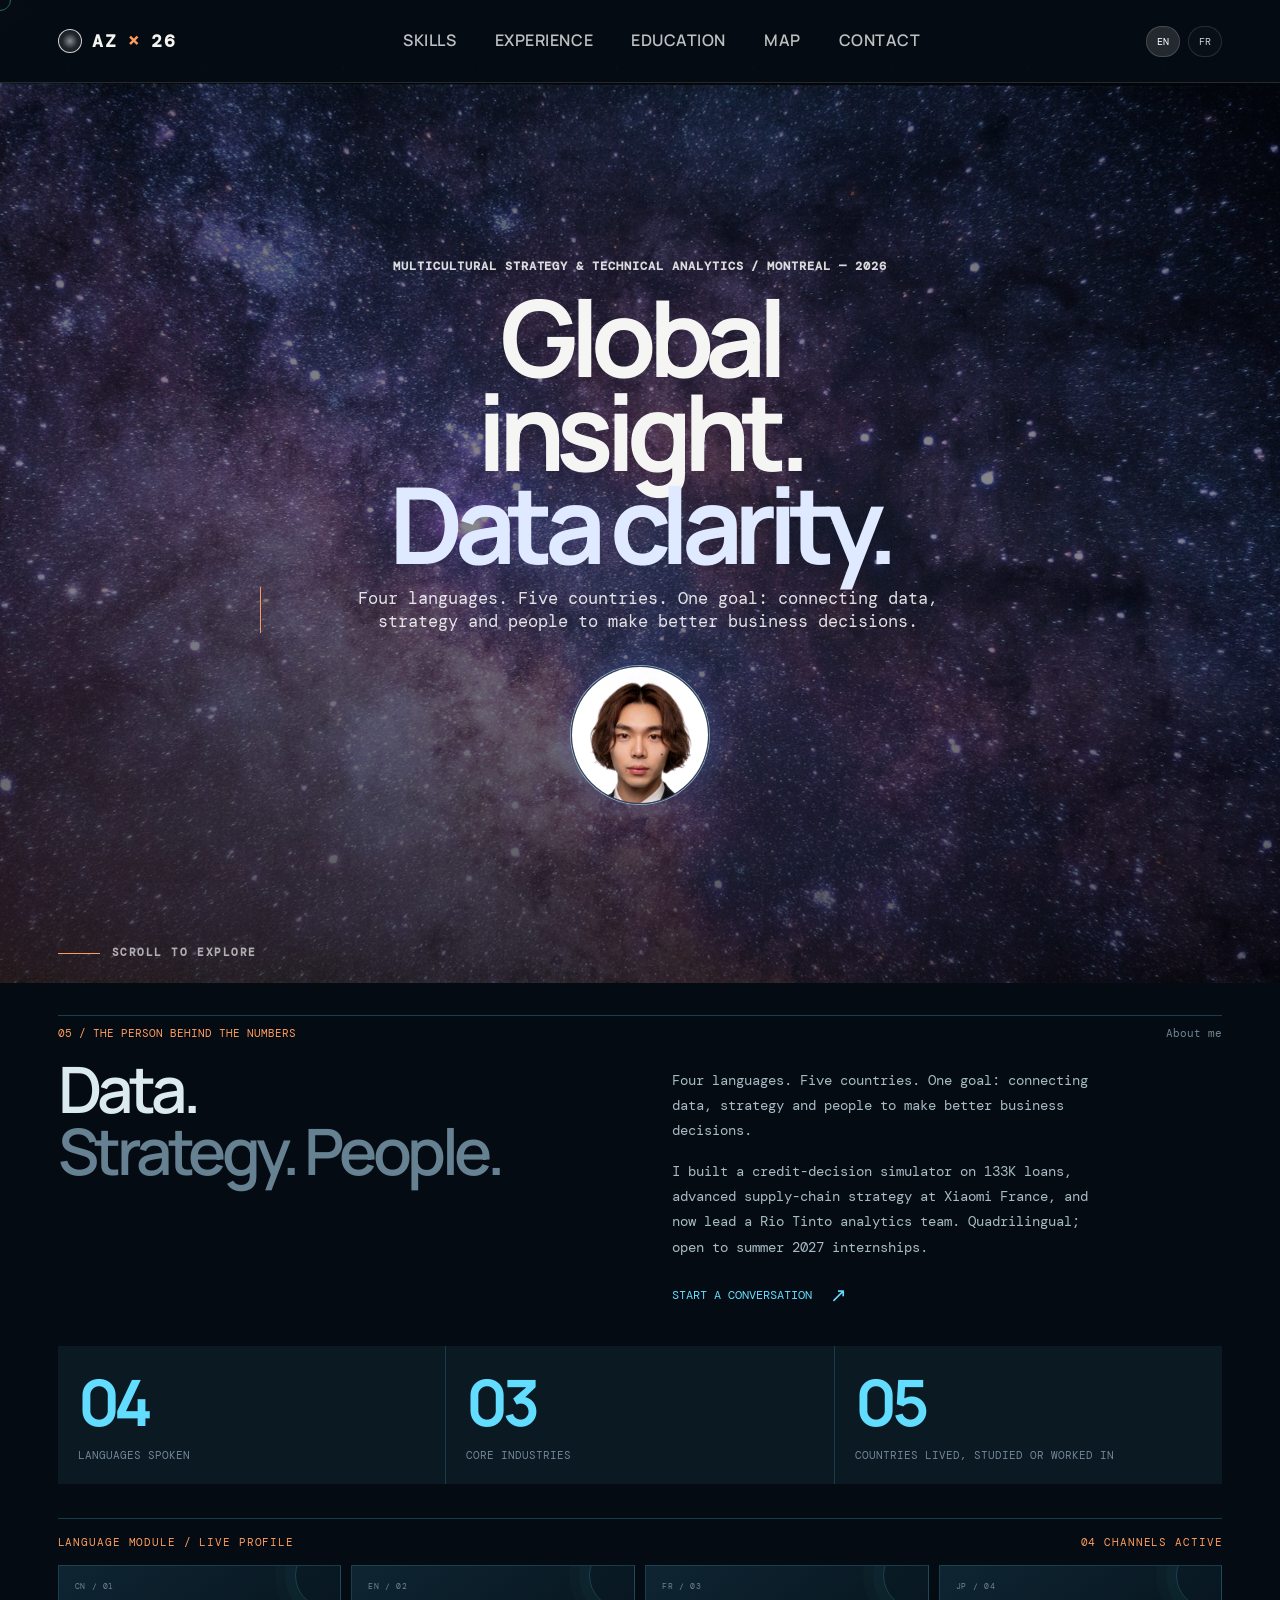
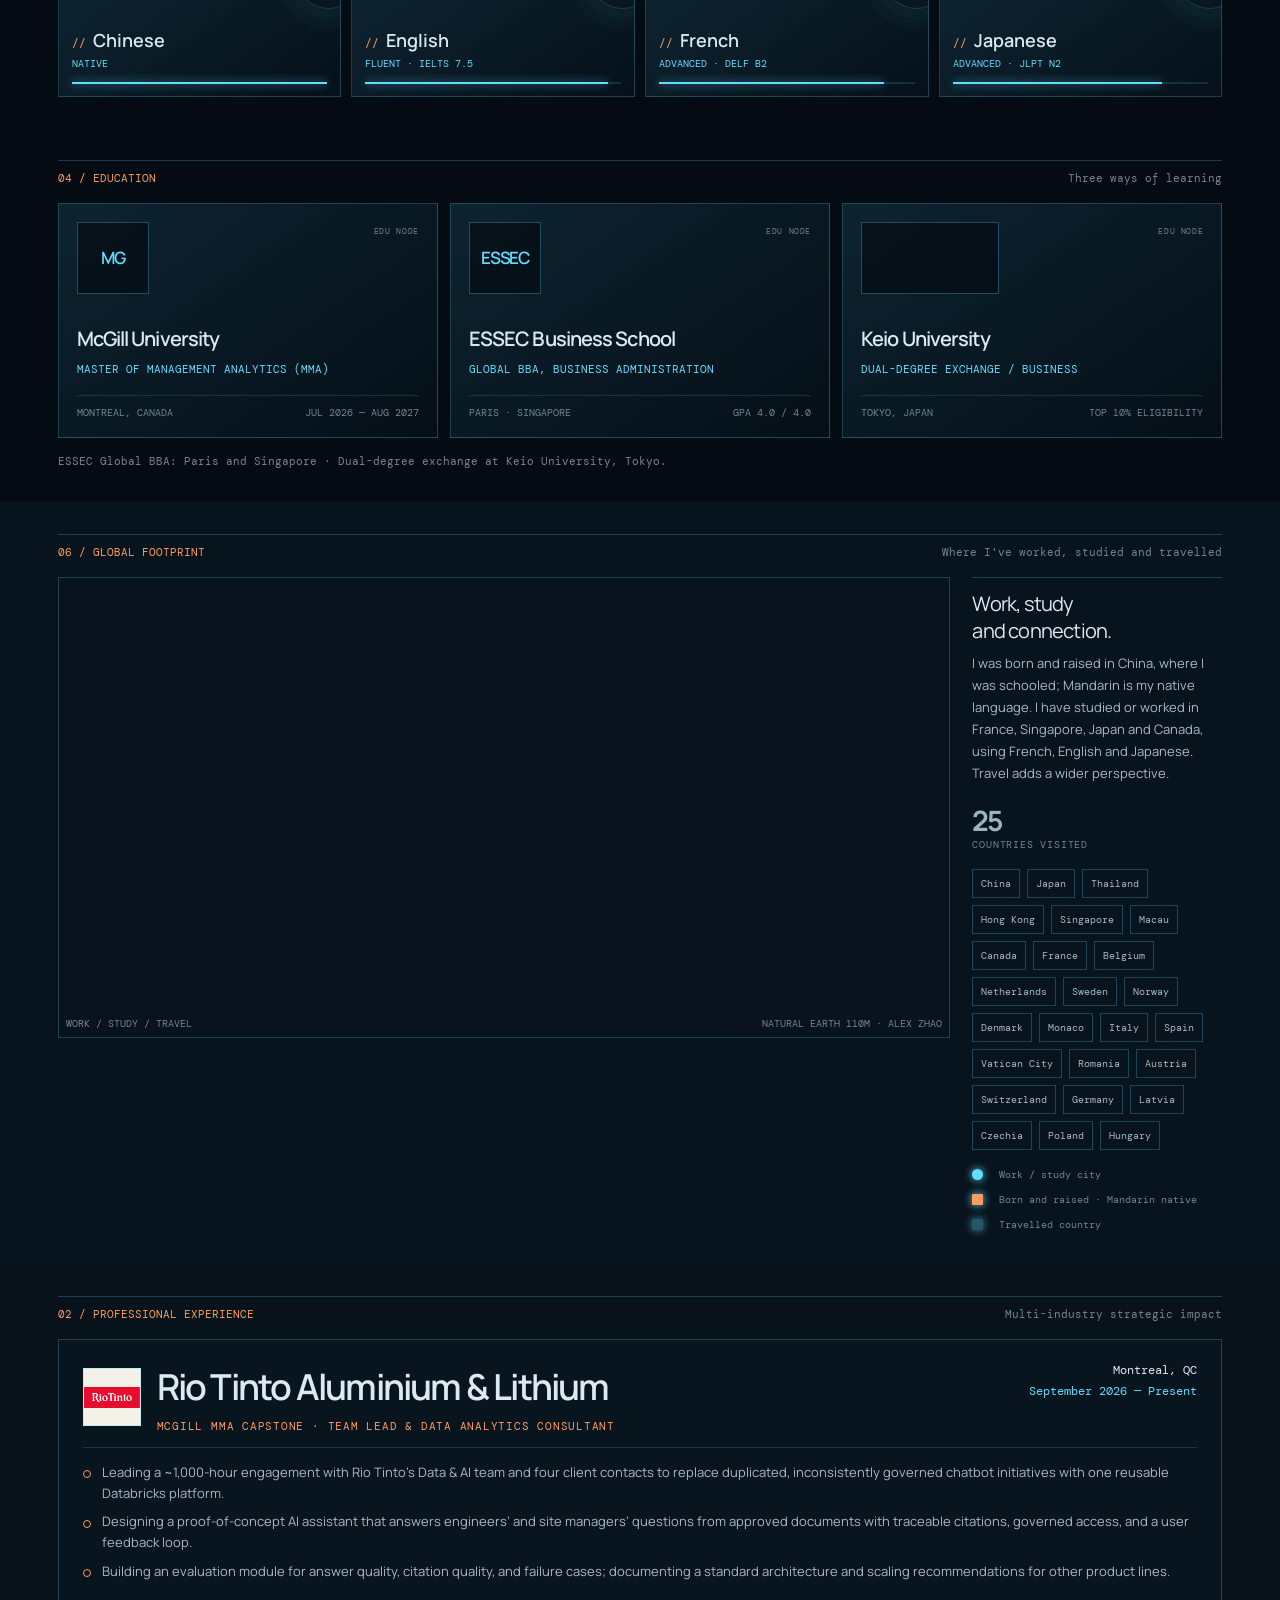
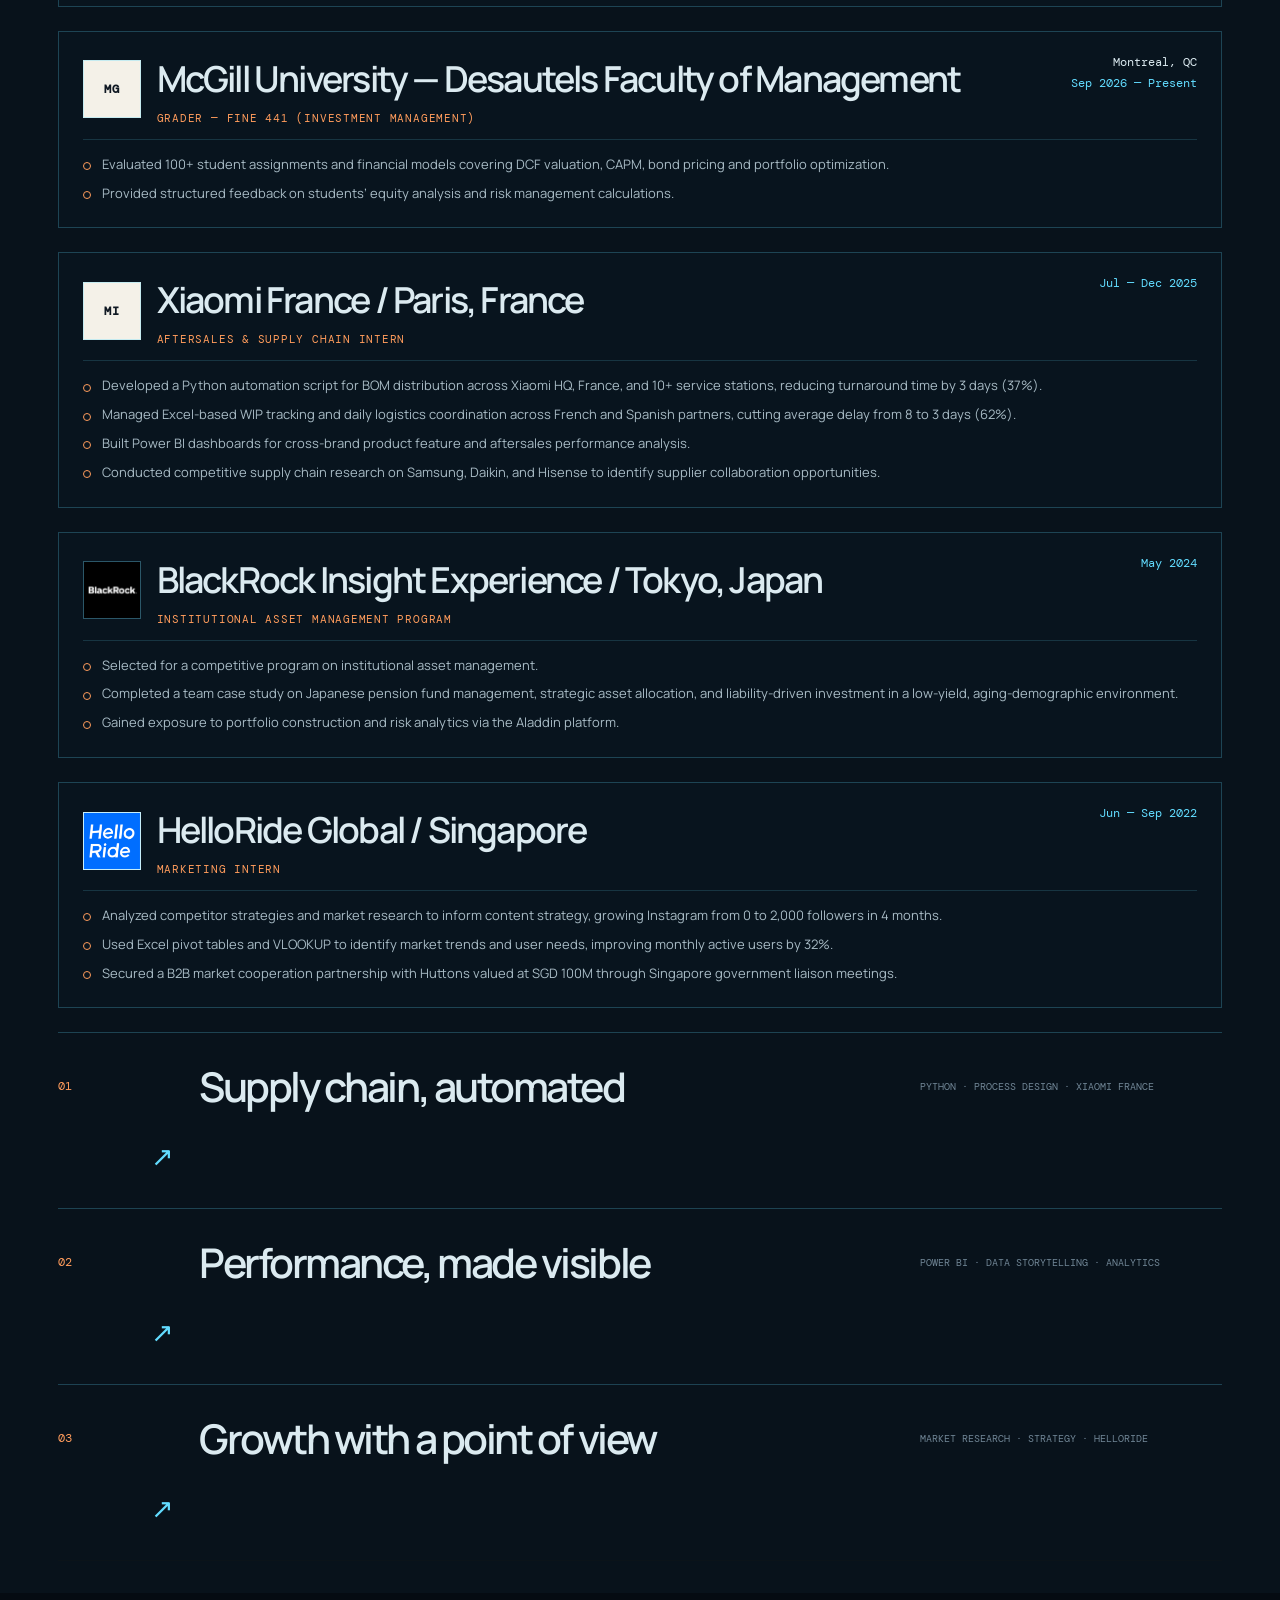
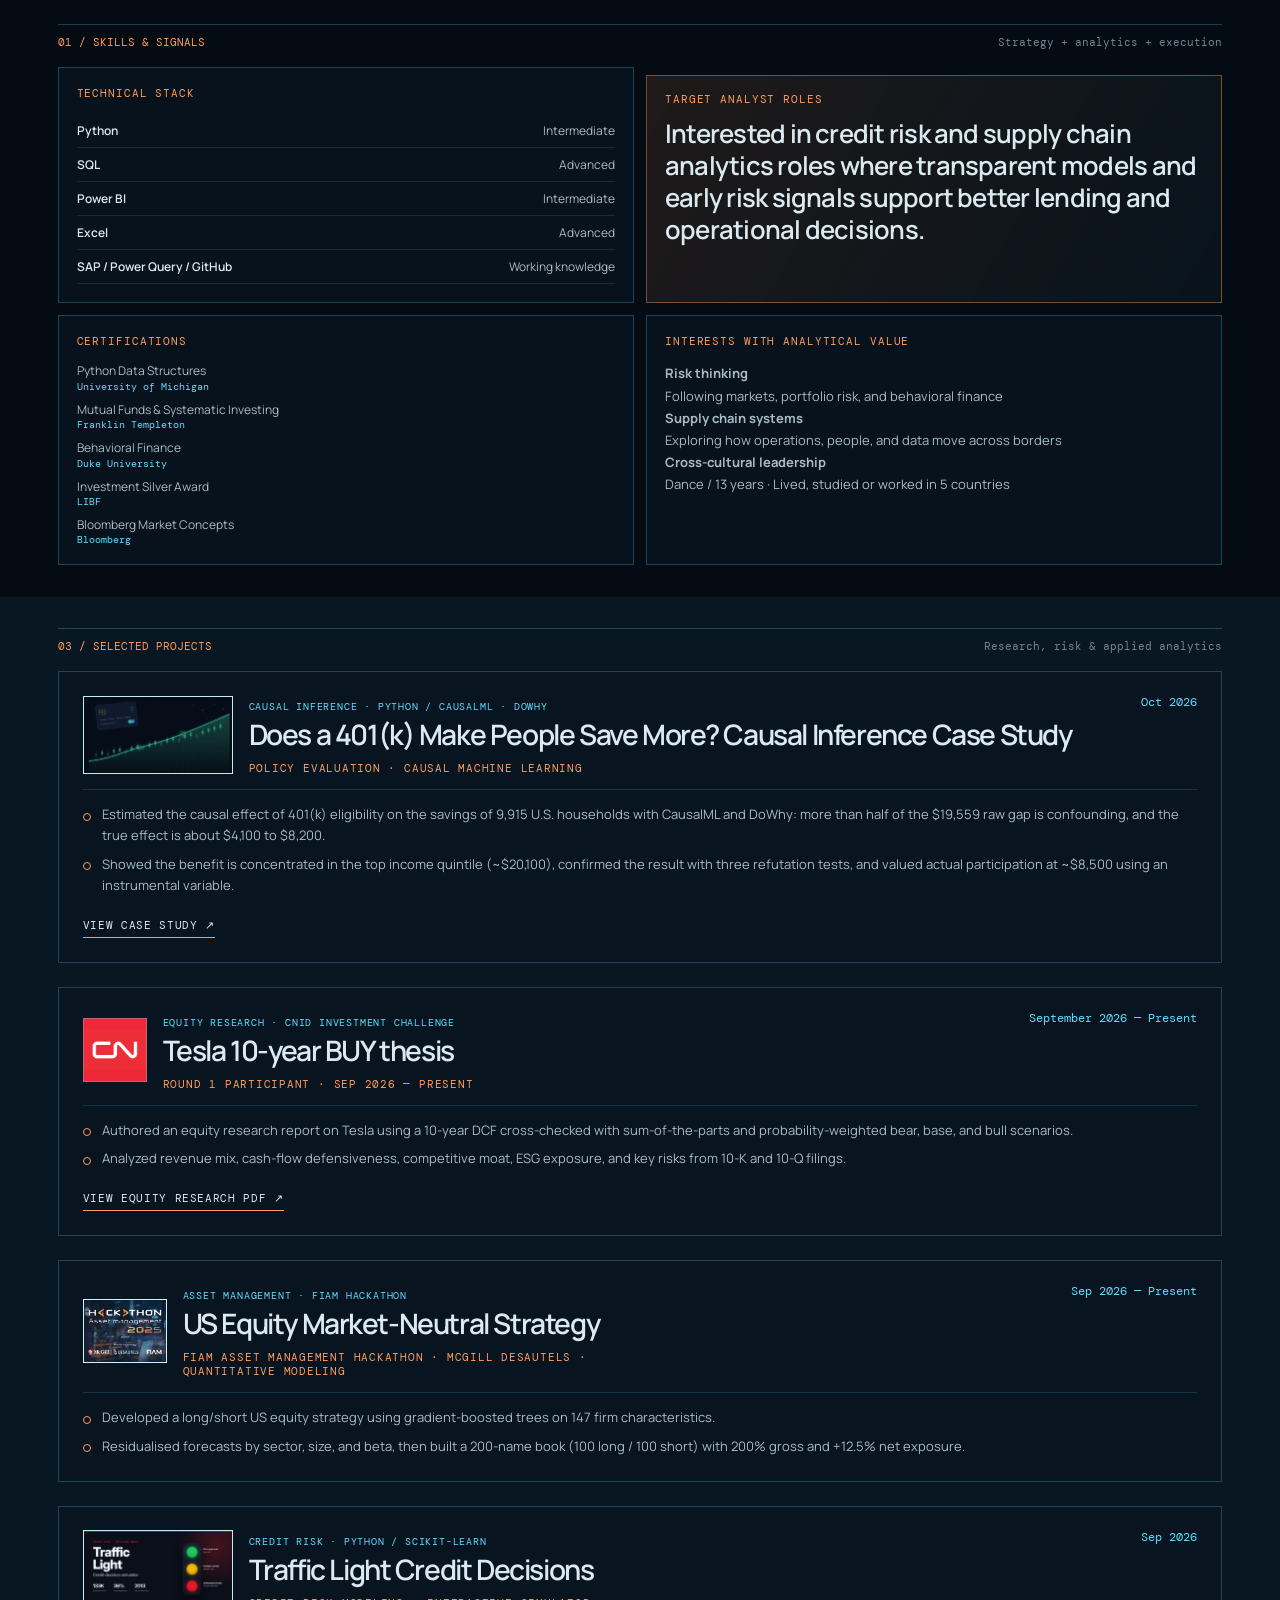
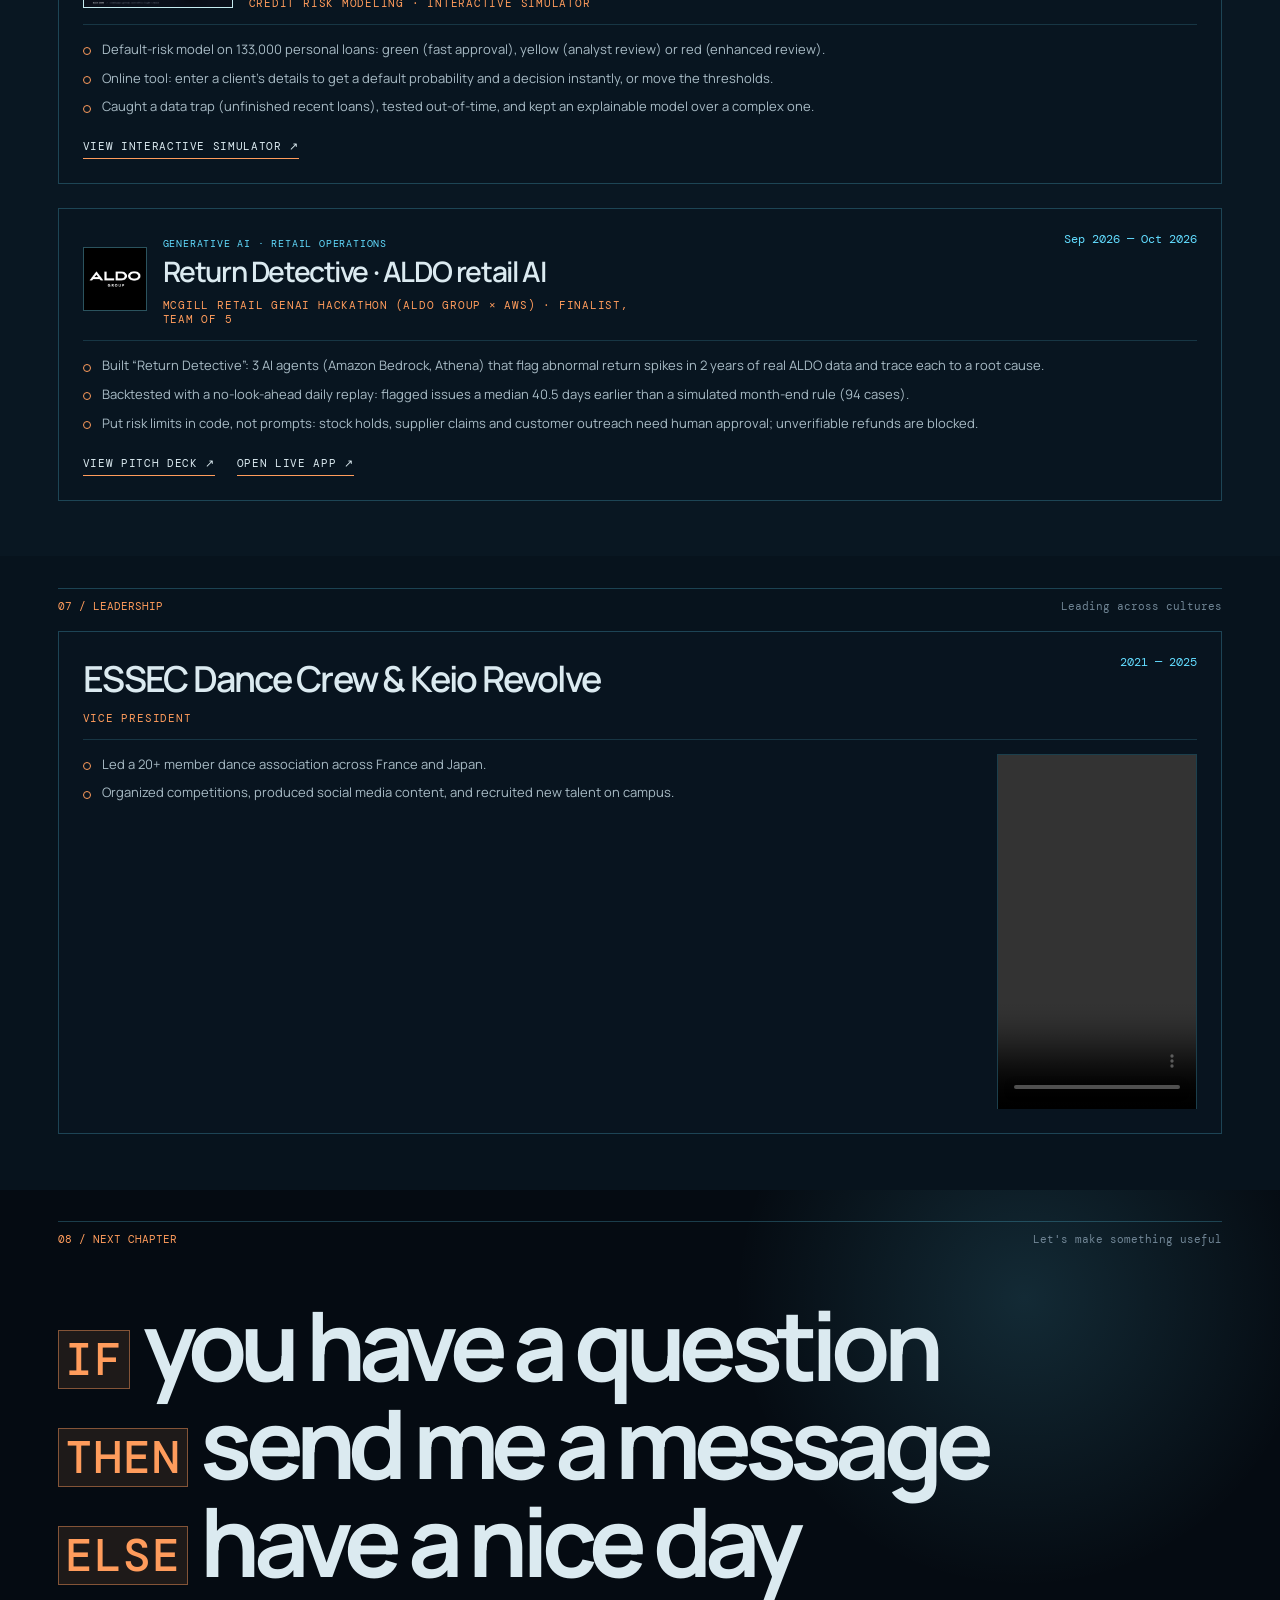
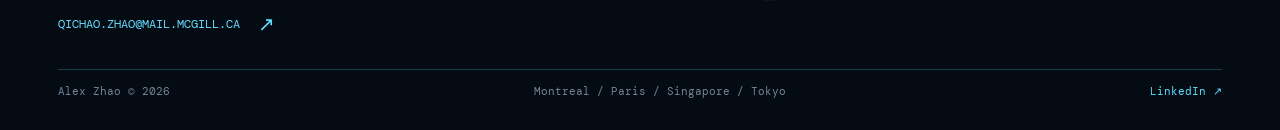
==== commit c5fd1674: "Broaden positioning to credit risk and supply chain; fix hero photo overlap Co-Authored-By: Claude O" ====
--- a/index.html
+++ b/index.html
@@ -370,6 +370,7 @@
         min-height:780px;
         display:flex;
         align-items:center;
+        flex-direction:column;
         justify-content:center;
         padding:36px 4.5vw 64px;
         overflow:hidden;
@@ -385,11 +386,11 @@
         pointer-events:none;
       }
       .mercury-hero .portrait-card {
-        position:absolute;
-        left:50%;
-        bottom:118px;
+        position:relative;
+        order:2;
+        flex-shrink:0;
         z-index:4;
-        transform:translateX(-50%);
+        margin-top:32px;
         display:flex;
         align-items:center;
         justify-content:center;
@@ -407,7 +408,7 @@
         min-width:0;
         max-width:980px;
         text-align:center;
-        padding:24px 0 112px;
+        padding:24px 0 0;
       }
       .mercury-hero .eyebrow {
         max-width:100%;
@@ -478,7 +479,7 @@
           padding:0 6vw 20px;
         }
         .mercury-hero .hero-copy {
-          padding:32px 0 132px;
+          padding:32px 0 0;
         }
         .mercury-hero .eyebrow {
           font-size:clamp(8px, 2.65vw, 11px);
@@ -496,7 +497,7 @@
         .mercury-hero .portrait-card {
           width:96px;
           height:96px;
-          bottom:150px;
+          margin-top:24px;
           box-shadow:0 0 0 8px rgba(111, 147, 234, 0.04), 0 0 24px rgba(86, 135, 255, 0.14);
         }
       }
@@ -582,8 +583,8 @@
     <div class="cursor"></div>
     <header class="topbar mercury-topbar"><div class="topbar-inner"><a class="logo" href="#top">AZ<span>×</span>26</a><nav aria-label="Primary navigation"><a href="#profile">Skills</a><a href="#work">Experience</a><a href="#education">Education</a><a href="#travel">Map</a><a href="#contact">Contact</a></nav><div class="language-toggle" aria-label="Language switcher"><button class="active" data-language="en">EN</button><button data-language="fr">FR</button></div><div class="menu-dot" aria-label="Available for opportunities"></div></div></header>
     <main id="top">
-      <section class="hero mercury-hero"><div class="hero-galaxy-background" aria-hidden="true"></div><div class="portrait-card"><div class="portrait-frame"><img src="profile.jpg" alt="Portrait of Alex Zhao" /></div></div><div class="hero-copy reveal"><div class="eyebrow">Multicultural strategy & technical analytics / Montreal — 2026</div><h1>Global<br />insight.<br /><em>Data clarity.</em></h1><div class="hero-bottom">Four languages. Five countries. One goal: connecting data, strategy and people to make better financial decisions.</div></div><div class="scroll-note">Scroll to explore</div></section>
-      <section class="section" id="about"><div class="section-head"><span class="section-kicker">05 / The person behind the numbers</span><span class="section-index">About me</span></div><div class="intro reveal"><h2>Data.<br /><span>Strategy. People.</span></h2><div class="intro-copy"><p>Four languages. Five countries. One goal: connecting data, strategy and people to make better financial decisions.</p>
+      <section class="hero mercury-hero"><div class="hero-galaxy-background" aria-hidden="true"></div><div class="portrait-card"><div class="portrait-frame"><img src="profile.jpg" alt="Portrait of Alex Zhao" /></div></div><div class="hero-copy reveal"><div class="eyebrow">Multicultural strategy & technical analytics / Montreal — 2026</div><h1>Global<br />insight.<br /><em>Data clarity.</em></h1><div class="hero-bottom">Four languages. Five countries. One goal: connecting data, strategy and people to make better business decisions.</div></div><div class="scroll-note">Scroll to explore</div></section>
+      <section class="section" id="about"><div class="section-head"><span class="section-kicker">05 / The person behind the numbers</span><span class="section-index">About me</span></div><div class="intro reveal"><h2>Data.<br /><span>Strategy. People.</span></h2><div class="intro-copy"><p>Four languages. Five countries. One goal: connecting data, strategy and people to make better business decisions.</p>
 <p>I built a credit-decision simulator on 133K loans, advanced supply-chain strategy at Xiaomi France, and now lead a Rio Tinto analytics team. Quadrilingual; open to summer 2027 internships.</p><a class="button-link" href="mailto:qichao.zhao@mail.mcgill.ca">Start a conversation</a></div></div><div class="stats reveal"><div class="stat"><strong>04</strong><span>Languages spoken</span></div><div class="stat"><strong>03</strong><span>Core industries</span></div><div class="stat"><strong>05</strong><span>Countries lived, studied or worked in</span></div></div><div class="language-module reveal"><div class="language-heading"><span>Language module / live profile</span><span>04 channels active</span></div><div class="language-list"><div class="language-row"><span class="language-name">Chinese</span><span class="language-bar"><i style="--level:100%"></i></span><span class="language-level">Native</span></div><div class="language-row"><span class="language-name">English</span><span class="language-bar"><i style="--level:95%"></i></span>      <span class="language-level">Fluent · IELTS 7.5</span>
 </div><div class="language-row"><span class="language-name">French</span><span class="language-bar"><i style="--level:88%"></i></span><span class="language-level">Advanced · DELF B2</span></div><div class="language-row"><span class="language-name">Japanese</span><span class="language-bar"><i style="--level:82%"></i></span><span class="language-level">Advanced · JLPT N2</span></div></div></div></section>      <section class="section education-section" id="education"><div class="section-head"><span class="section-kicker">04 / Education</span><span class="section-index">Three ways of learning</span></div><div class="education-grid reveal"><article class="education-card"><div class="school-mark"><img src="https://upload.wikimedia.org/wikipedia/commons/1/11/Mcgill_univ_ca_logo.png" alt="McGill University logo" onerror="this.style.display='none';this.nextElementSibling.style.display='inline'" /><span>MG</span></div><div class="education-meta"><h3 class="education-school">McGill University</h3><p class="education-program">Master of Management Analytics (MMA)</p><div class="education-detail"><span>Montreal, Canada</span><span>Jul 2026 — Aug 2027</span></div></div></article><article class="education-card"><div class="school-mark essec-mark"><img src="https://upload.wikimedia.org/wikipedia/commons/9/98/ESSEC_Logo.svg" alt="ESSEC Business School blue logo" onerror="this.style.display='none';this.nextElementSibling.style.display='inline'" /><span>ESSEC</span></div><div class="education-meta"><h3 class="education-school">ESSEC Business School</h3><p class="education-program">Global BBA, Business Administration</p><div class="education-detail"><span>Paris &middot; Singapore</span><span>GPA 4.0 / 4.0</span></div></div></article><article class="education-card"><div class="school-mark keio-mark"><img src="https://upload.wikimedia.org/wikipedia/commons/a/a8/Keio_University_logo%2C_ja_1.svg" alt="Keio University large logo" onerror="this.style.display='none'" /></div><div class="education-meta"><h3 class="education-school">Keio University</h3><p class="education-program">Dual-degree exchange / Business</p><div class="education-detail"><span>Tokyo, Japan</span><span>Top 10% eligibility</span></div></div></article></div><p class="education-note">ESSEC Global BBA: Paris and Singapore · Dual-degree exchange at Keio University, Tokyo.</p></section>      <section class="section travel-section" id="travel"><div class="section-head"><span class="section-kicker">06 / Global footprint</span><span class="section-index">Where I have worked, studied and travelled</span></div><div class="travel-layout reveal"><div class="travel-map-wrap"><div id="travel-map" aria-label="Map showing work and study cities, China, and countries visited"></div><div class="map-caption"><span>WORK / STUDY / TRAVEL</span><span>NATURAL EARTH 110m · ALEX ZHAO</span></div></div><aside class="travel-list"><span class="travel-count">25</span><span class="travel-count-label">Countries visited</span><h3>Work, study<br />and connection.</h3><p class="global-perspective">I was born and raised in China, where I was schooled; Mandarin is my native language. I have studied or worked in France, Singapore, Japan and Canada, using French, English and Japanese. Travel adds a wider perspective.</p><div class="country-list"><span>China</span><span>Japan</span><span>Thailand</span><span>Hong Kong</span><span>Singapore</span><span>Macau</span><span>Canada</span><span>France</span><span>Belgium</span><span>Netherlands</span><span>Sweden</span><span>Norway</span><span>Denmark</span><span>Monaco</span><span>Italy</span><span>Spain</span><span>Vatican City</span><span>Romania</span><span>Austria</span><span>Switzerland</span><span>Germany</span><span>Latvia</span><span>Czechia</span><span>Poland</span><span>Hungary</span></div><div class="map-legend"><div class="legend-item"><i class="legend-symbol legend-work"></i><span>Work / study city</span></div><div class="legend-item"><i class="legend-symbol legend-origin"></i><span>Born and raised · Mandarin native</span></div><div class="legend-item"><i class="legend-symbol legend-travel"></i><span>Travelled country</span></div></div></aside></div></section>
             <section class="section work-section" id="work">
@@ -596,7 +597,7 @@
         <div class="reveal"><a class="project" href="#contact"><span class="project-no">01</span><h3>Supply chain, automated</h3><span class="project-tags">Python &middot; Process design &middot; Xiaomi France</span><span class="project-arrow">&#8599;</span></a><a class="project" href="#contact"><span class="project-no">02</span><h3>Performance, made visible</h3><span class="project-tags">Power BI &middot; Data storytelling &middot; Analytics</span><span class="project-arrow">&#8599;</span></a><a class="project" href="#contact"><span class="project-no">03</span><h3>Growth with a point of view</h3><span class="project-tags">Market research &middot; Strategy &middot; HelloRide</span><span class="project-arrow">&#8599;</span></a></div>
       </section>
       <section class="section profile-section" id="profile"><div class="section-head"><span class="section-kicker">01 / Skills & signals</span><span class="section-index">Strategy + analytics + execution</span></div><div class="profile-grid reveal"><div class="profile-panel"><h3>Technical stack</h3><div class="skill-line"><strong>Python</strong><span>Intermediate</span></div><div class="skill-line"><strong>SQL</strong><span>Advanced</span></div><div class="skill-line"><strong>Power BI</strong><span>Intermediate</span></div><div class="skill-line"><strong>Excel</strong><span>Advanced</span></div><div class="skill-line"><strong>SAP / Power Query / GitHub</strong><span>Working knowledge</span></div></div><div class="career-focus"><h3>Target analyst roles</h3><p>Interested in Target Risk Analyst and Supply Chain Analyst roles where risk signals, operational systems, and technical analytics support better decisions.</p></div><div class="profile-panel"><h3>Certifications</h3><div class="cert-list"><div>Python Data Structures<span>University of Michigan</span></div><div>Mutual Funds & Systematic Investing<span>Franklin Templeton</span></div><div>Behavioral Finance<span>Duke University</span></div><div>Investment Silver Award<span>LIBF</span></div><div>Bloomberg Market Concepts<span>Bloomberg</span></div></div></div><div class="profile-panel"><h3>Interests with analytical value</h3><p class="activity-copy"><strong>Risk thinking</strong><br />Following markets, portfolio risk, and behavioral finance<br /><strong>Supply chain systems</strong><br />Exploring how operations, people, and data move across borders<br /><strong>Cross-cultural leadership</strong><br />Dance / 13 years · 5 countries lived, studied or worked in</p></div></div></section>
-      <section class="section projects-section" id="projects"><div class="section-head"><span class="section-kicker">03 / Selected projects</span><span class="section-index">Research, risk & applied analytics</span></div><div class="experience-entry reveal"><div class="experience-top"><div><span class="project-tag">Equity research · CNID Investment Challenge</span><h3 class="experience-title project-title">Tesla 10-year BUY thesis</h3><p class="experience-subtitle project-subtitle">Round 1 participant · Sep 2026 — Present</p></div><span class="experience-date">September 2026 — Present</span></div><ul class="experience-points"><li>Authored an equity research report on Tesla using a 10-year DCF cross-checked with sum-of-the-parts and probability-weighted bear, base, and bull scenarios.</li><li>Analyzed revenue mix, cash-flow defensiveness, competitive moat, ESG exposure, and key risks from 10-K and 10-Q filings.</li></ul></div><div class="experience-entry reveal"><div class="experience-top"><div><span class="project-tag">Asset management · FIAM Hackathon</span><h3 class="experience-title project-title">Market-neutral portfolio construction</h3><p class="experience-subtitle project-subtitle">McGill Desautels · Participant · Sep 2026 — Present</p></div><span class="experience-date">September 2026 — Present</span></div><ul class="experience-points"><li>Building a market-neutral portfolio of 100–500 US equities using fundamental and alternative data with machine-learning and NLP signals.</li><li>Preparing a research report and investment deck for the finalist round, linking quantitative signals to portfolio risk and return.</li></ul></div><div class="experience-entry reveal"><div class="experience-top"><div><span class="project-tag">Generative AI · Retail technology</span><h3 class="experience-title project-title">Return Detective · ALDO retail AI</h3><p class="experience-subtitle project-subtitle">McGill Retail GenAI Hackathon (ALDO Group × AWS) · Finalist, team of 5</p></div><span class="experience-date">Sep 2026 — Oct 2026</span></div><ul class="experience-points"><li>Built “Return Detective”: 3 AI agents (Amazon Bedrock, Athena) that flag abnormal return spikes in 2 years of real ALDO data and trace each to a root cause.</li><li>Backtested with a no-look-ahead daily replay: flagged issues a median 40.5 days earlier than a simulated month-end rule (94 cases).</li><li>Put risk limits in code, not prompts: stock holds, supplier claims and customer outreach need human approval; unverifiable refunds are blocked.</li></ul><a class="project-link aldo-deck-link" href="aldo-return-detective-deck.pdf" target="_blank" rel="noreferrer">View pitch deck ↗</a><a class="project-link aldo-app-link" href="https://aldo-hackathonreturndetective-ljclhkcapxeuklmixdkgee.streamlit.app/" target="_blank" rel="noreferrer">Open live app ↗</a></div></section>
+      <section class="section projects-section" id="projects"><div class="section-head"><span class="section-kicker">03 / Selected projects</span><span class="section-index">Research, risk & applied analytics</span></div><div class="experience-entry reveal"><div class="experience-top"><div><span class="project-tag">Equity research · CNID Investment Challenge</span><h3 class="experience-title project-title">Tesla 10-year BUY thesis</h3><p class="experience-subtitle project-subtitle">Round 1 participant · Sep 2026 — Present</p></div><span class="experience-date">September 2026 — Present</span></div><ul class="experience-points"><li>Authored an equity research report on Tesla using a 10-year DCF cross-checked with sum-of-the-parts and probability-weighted bear, base, and bull scenarios.</li><li>Analyzed revenue mix, cash-flow defensiveness, competitive moat, ESG exposure, and key risks from 10-K and 10-Q filings.</li></ul></div><div class="experience-entry reveal"><div class="experience-top"><div><span class="project-tag">Asset management · FIAM Hackathon</span><h3 class="experience-title project-title">Market-neutral portfolio construction</h3><p class="experience-subtitle project-subtitle">McGill Desautels · Participant · Sep 2026 — Present</p></div><span class="experience-date">September 2026 — Present</span></div><ul class="experience-points"><li>Building a market-neutral portfolio of 100–500 US equities using fundamental and alternative data with machine-learning and NLP signals.</li><li>Preparing a research report and investment deck for the finalist round, linking quantitative signals to portfolio risk and return.</li></ul></div><div class="experience-entry reveal"><div class="experience-top"><div><span class="project-tag">Generative AI · Retail operations</span><h3 class="experience-title project-title">Return Detective · ALDO retail AI</h3><p class="experience-subtitle project-subtitle">McGill Retail GenAI Hackathon (ALDO Group × AWS) · Finalist, team of 5</p></div><span class="experience-date">Sep 2026 — Oct 2026</span></div><ul class="experience-points"><li>Built “Return Detective”: 3 AI agents (Amazon Bedrock, Athena) that flag abnormal return spikes in 2 years of real ALDO data and trace each to a root cause.</li><li>Backtested with a no-look-ahead daily replay: flagged issues a median 40.5 days earlier than a simulated month-end rule (94 cases).</li><li>Put risk limits in code, not prompts: stock holds, supplier claims and customer outreach need human approval; unverifiable refunds are blocked.</li></ul><a class="project-link aldo-deck-link" href="aldo-return-detective-deck.pdf" target="_blank" rel="noreferrer">View pitch deck ↗</a><a class="project-link aldo-app-link" href="https://aldo-hackathonreturndetective-ljclhkcapxeuklmixdkgee.streamlit.app/" target="_blank" rel="noreferrer">Open live app ↗</a></div></section>
       <section class="section leadership-section" id="leadership"><div class="section-head"><span class="section-kicker">07 / Leadership</span><span class="section-index">Leading across cultures</span></div><div class="experience-entry reveal"><div class="experience-top"><div><h3 class="experience-title">ESSEC Dance Crew & Keio Revolve</h3><p class="experience-subtitle">Vice President</p></div><span class="experience-date">2021 — 2025</span></div><div class="leadership-body"><ul class="experience-points"><li>Led a 20+ member dance association across France and Japan.</li><li>Organized competitions, produced social media content, and recruited new talent on campus.</li></ul><video class="leadership-video" controls muted loop playsinline preload="metadata" aria-label="Alex Zhao dance reel"><source src="dance/op.mp4#t=0.1" type="video/mp4" /></video></div></div></section>
       <section class="section contact" id="contact"><div class="section-head"><span class="section-kicker">08 / Next chapter</span><span class="section-index">Let's make something useful</span></div><div class="reveal"><h2><span class="contact-keyword">IF</span> you have a question<br /><span class="contact-keyword">THEN</span> send me a message<br /><span class="contact-keyword">ELSE</span> have a nice day</h2><a class="button-link" href="mailto:qichao.zhao@mail.mcgill.ca">qichao.zhao@mail.mcgill.ca</a></div><footer class="contact-footer"><span>Alex Zhao © 2026</span><span>Montreal / Paris / Singapore / Tokyo</span><a href="https://www.linkedin.com/in/alex-zhao-7b45a8222/" target="_blank" rel="noreferrer">LinkedIn ↗</a></footer></section>
     </main>
@@ -709,18 +710,18 @@
 
       const translations = {
         en: {
-          '.hero .eyebrow':'Multicultural strategy & technical analytics / Montreal — 2026', '.hero h1':'Global<br />insight.<br /><em>Data clarity.</em>', '.hero .hero-bottom':'Four languages. Five countries. One goal: connecting data, strategy and people to make better financial decisions.', '.scroll-note':'Scroll to explore',
+          '.hero .eyebrow':'Multicultural strategy & technical analytics / Montreal — 2026', '.hero h1':'Global<br />insight.<br /><em>Data clarity.</em>', '.hero .hero-bottom':'Four languages. Five countries. One goal: connecting data, strategy and people to make better business decisions.', '.scroll-note':'Scroll to explore',
           '#profile .section-kicker':'01 / Skills & signals', '#profile .section-index':'Strategy + analytics + execution', '#profile .profile-panel:nth-child(1) h3':'Technical stack', '#profile .profile-panel:nth-child(3) h3':'Certifications', '#profile .profile-panel:nth-child(4) h3':'Interests with analytical value', '#profile .career-focus h3':'Target analyst roles', '#profile .career-focus p':'Interested in Target Risk Analyst and Supply Chain Analyst roles where risk signals, operational systems, and technical analytics support better decisions.',
           '#work .section-kicker':'02 / Professional experience', '#work .section-index':'Multi-industry strategic impact', '#projects .section-kicker':'03 / Selected projects', '#projects .section-index':'Research, risk & applied analytics', '#education .section-kicker':'04 / Education', '#education .section-index':'Three ways of learning', '#about .section-kicker':'05 / The person behind the numbers', '#about .section-index':'About me', '#travel .section-kicker':'06 / Global footprint', '#travel .section-index':'Places that shaped my view', '#contact .section-kicker':'08 / Next chapter', '#contact .section-index':"Let's make something useful",
-          '#about h2':'Data.<br><span>Strategy. People.</span>', '#about .intro-copy p:nth-child(1)':'Four languages. Five countries. One goal: connecting data, strategy and people to make better financial decisions.', '#about .intro-copy p:nth-child(2)':'I built a credit-decision simulator on 133K loans, advanced supply-chain strategy at Xiaomi France, and now lead a Rio Tinto analytics team. Quadrilingual; open to summer 2027 internships.', '#about .button-link':'Start a conversation',
+          '#about h2':'Data.<br><span>Strategy. People.</span>', '#about .intro-copy p:nth-child(1)':'Four languages. Five countries. One goal: connecting data, strategy and people to make better business decisions.', '#about .intro-copy p:nth-child(2)':'I built a credit-decision simulator on 133K loans, advanced supply-chain strategy at Xiaomi France, and now lead a Rio Tinto analytics team. Quadrilingual; open to summer 2027 internships.', '#about .button-link':'Start a conversation',
           '.language-heading span:nth-child(1)':'Language module / live profile', '#travel .travel-count-label':'Countries visited', '#travel .travel-list h3':'Field notes<br>from the world.', '#travel .global-perspective':'My travels have given me an international perspective — I see problems across cultures, markets, and ways of thinking.', '#travel .map-caption span:nth-child(1)':'VISITED COUNTRIES / 25', '#travel .map-caption span:nth-child(2)':'DATASET: ALEX ZHAO', '#leadership .section-kicker':'06 / Leadership', '#leadership .section-index':'Leading across cultures', '#leadership .experience-subtitle':'Vice President', '#leadership .experience-points li:nth-child(1)':'Led a 20+ member dance association across France and Japan.', '#leadership .experience-points li:nth-child(2)':'Organized competitions, produced social media content, and recruited new talent on campus.', '#contact h2':'<span class="contact-keyword">IF</span> you have a question<br><span class="contact-keyword">THEN</span> send me a message<br><span class="contact-keyword">ELSE</span> have a nice day', '#contact .button-link':'qichao.zhao@mail.mcgill.ca'
           ,'.topbar nav a:nth-child(1)':'Skills', '.topbar nav a:nth-child(2)':'Experience', '.topbar nav a:nth-child(3)':'Education', '.topbar nav a:nth-child(4)':'Map', '.topbar nav a:nth-child(5)':'Contact', '.language-heading span:nth-child(2)':'04 channels active', '#education .education-note':'ESSEC Global BBA: Paris and Singapore · Dual-degree exchange at Keio University, Tokyo.', '#profile .profile-panel:nth-child(3) .activity-copy':'<strong>ESSEC Dance Crew & Keio Revolve — Vice President</strong><br>2021 — 2025<br>Led a 20+ member dance association across two countries; organized competitions, produced social media content, and recruited new talent.', '#profile .profile-panel:nth-child(4) .activity-copy':'<strong>Risk thinking</strong><br>Following markets, portfolio risk, and behavioral finance<br><strong>Supply chain systems</strong><br>Exploring how operations, people, and data move across borders<br><strong>Cross-cultural leadership</strong><br>Dance / 13 years · 5 countries lived, studied or worked in'
         },
         fr: {
-          '.hero .eyebrow':'Chaîne d\'approvisionnement & analyse de données / Montréal — 2026', '.hero h1':'Perspective<br />mondiale.<br /><em>Clarté des données.</em>', '.hero .hero-bottom':'Quatre langues. Cinq pays. Un objectif : relier les données, la stratégie et les personnes pour éclairer de meilleures décisions financières.', '.scroll-note':'Faire défiler pour explorer',
+          '.hero .eyebrow':'Chaîne d\'approvisionnement & analyse de données / Montréal — 2026', '.hero h1':'Perspective<br />mondiale.<br /><em>Clarté des données.</em>', '.hero .hero-bottom':'Quatre langues. Cinq pays. Un objectif : relier les données, la stratégie et les personnes pour éclairer de meilleures décisions d’affaires.', '.scroll-note':'Faire défiler pour explorer',
           '#profile .section-kicker':'01 / Compétences & signaux', '#profile .section-index':'Outils, preuves et énergie', '#profile .profile-panel:nth-child(1) h3':'Compétences techniques', '#profile .profile-panel:nth-child(3) h3':'Certifications', '#profile .profile-panel:nth-child(4) h3':'Intérêts à valeur analytique', '#profile .career-focus h3':'Postes ciblés', '#profile .career-focus p':'Intérêt pour des postes d’analyste en gestion des risques et en chaîne d’approvisionnement, où les signaux de risque, les systèmes opérationnels et l’analyse technique soutiennent de meilleures décisions.',
           '#work .section-kicker':'02 / Expérience professionnelle', '#work .section-index':'Quand l’analyse devient action', '#projects .section-kicker':'03 / Projets sélectionnés', '#projects .section-index':'Recherche, risque & analytique appliquée', '#education .section-kicker':'04 / Formation', '#education .section-index':'Trois façons d’apprendre', '#about .section-kicker':'05 / La personne derrière les chiffres', '#about .section-index':'À propos', '#travel .section-kicker':'06 / Empreinte mondiale', '#travel .section-index':'Les lieux qui ont façonné mon regard', '#contact .section-kicker':'08 / Prochaine étape', '#contact .section-index':'Créons quelque chose d\'utile',
-          '#about h2':'Données.<br><span>Stratégie. Humain.</span>', '#about .intro-copy p:nth-child(1)':'Quatre langues. Cinq pays. Un objectif : relier les données, la stratégie et les personnes pour éclairer de meilleures décisions financières.', '#about .intro-copy p:nth-child(2)':"J’ai créé un simulateur de décision de crédit sur 133 000 prêts, contribué à la stratégie de chaîne d’approvisionnement chez Xiaomi France et dirige aujourd’hui une équipe d’analytique pour Rio Tinto. Quadrilingue; disponible pour des stages à l’été 2027.", '#about .button-link':'Entamer une conversation',
+          '#about h2':'Données.<br><span>Stratégie. Humain.</span>', '#about .intro-copy p:nth-child(1)':'Quatre langues. Cinq pays. Un objectif : relier les données, la stratégie et les personnes pour éclairer de meilleures décisions d’affaires.', '#about .intro-copy p:nth-child(2)':"J’ai créé un simulateur de décision de crédit sur 133 000 prêts, contribué à la stratégie de chaîne d’approvisionnement chez Xiaomi France et dirige aujourd’hui une équipe d’analytique pour Rio Tinto. Quadrilingue; disponible pour des stages à l’été 2027.", '#about .button-link':'Entamer une conversation',
           '.language-heading span:nth-child(1)':'Profil linguistique / en direct', '#travel .travel-count-label':'Pays visités', '#travel .travel-list h3':'Notes de terrain<br>à travers le monde.', '#travel .global-perspective':'Mes voyages m’ont donné une perspective internationale : je comprends les problèmes à travers différentes cultures, marchés et façons de penser.', '#travel .map-caption span:nth-child(1)':'PAYS VISITÉS / 25', '#travel .map-caption span:nth-child(2)':'DONNÉES : ALEX ZHAO', '#leadership .section-kicker':'06 / Leadership', '#leadership .section-index':'Diriger entre les cultures', '#leadership .experience-subtitle':'Vice-président', '#leadership .experience-points li:nth-child(1)':'Direction d’une association de danse de plus de 20 membres en France et au Japon.', '#leadership .experience-points li:nth-child(2)':'Organisation de compétitions, création de contenu pour les réseaux sociaux et recrutement de nouveaux talents.', '#contact h2':'<span class="contact-keyword">SI</span> vous avez une question<br><span class="contact-keyword">ALORS</span> écrivez-moi<br><span class="contact-keyword">SINON</span> bonne journée', '#contact .button-link':'qichao.zhao@mail.mcgill.ca'
           ,'.topbar nav a:nth-child(1)':'Compétences', '.topbar nav a:nth-child(2)':'Expérience', '.topbar nav a:nth-child(3)':'Formation', '.topbar nav a:nth-child(4)':'Carte', '.topbar nav a:nth-child(5)':'Contact', '.language-heading span:nth-child(2)':'04 langues actives', '#education .education-note':'Programme Global BBA de l&#8217;ESSEC : Paris et Singapour · Échange en double diplôme à l’Université Keio, Tokyo.', '#profile .profile-panel:nth-child(3) .activity-copy':'<strong>ESSEC Dance Crew & Keio Revolve — Vice-président</strong><br>2021 — 2025<br>Direction d’une association de danse de plus de 20 membres dans deux pays ; organisation de compétitions et création de contenu.', '#profile .profile-panel:nth-child(4) .activity-copy':'<strong>Réflexion sur le risque</strong><br>Marchés, risque de portefeuille et finance comportementale<br><strong>Systèmes de chaîne d’approvisionnement</strong><br>Opérations, personnes et données au-delà des frontières<br><strong>Leadership interculturel</strong><br>Danse / 13 ans · 5 pays de r&#233;sidence, d&#8217;&#233;tudes ou de travail'
         }
@@ -729,7 +730,7 @@
       const setList = (selector, values) => document.querySelectorAll(selector).forEach((element, index) => { if (values[index] !== undefined) element.innerHTML = values[index]; });
       const applyLanguage = (language) => {
         Object.entries(translations[language]).forEach(([selector, value]) => setText(selector, value));
-        setText('#about .intro-copy p:nth-child(2)', language === 'fr' ? "Je m'intéresse particulièrement à l'analytique du risque de crédit : évaluer la qualité du crédit, transformer les données financières en signaux de risque pertinents et construire des analyses transparentes pour soutenir les décisions de prêt, de portefeuille et d'affaires." : "I'm especially interested in credit risk analytics: assessing credit quality, translating financial data into meaningful risk signals, and building transparent analysis that supports lending, portfolio, and business decisions.");
+        setText('#about .intro-copy p:nth-child(2)', language === 'fr' ? "Je m'intéresse particulièrement à l'analytique du risque de crédit et de la chaîne d'approvisionnement : transformer les données en signaux de risque précoces et construire des analyses transparentes pour soutenir les décisions de prêt, d'opérations et d'affaires." : "I'm especially interested in credit risk and supply chain analytics: turning data into early risk signals and building transparent analysis that supports lending, operations and business decisions.");
         const isFrench = language === 'fr';
         setList('#profile .skill-line span', isFrench ? ['Intermédiaire', 'Avancé', 'Intermédiaire', 'Avancé', 'Connaissances pratiques'] : ['Intermediate', 'Advanced', 'Intermediate', 'Advanced', 'Working knowledge']);
         setList('#about .language-name', isFrench ? ['Chinois', 'Anglais', 'Français', 'Japonais'] : ['Chinese', 'English', 'French', 'Japanese']);
@@ -741,7 +742,7 @@
         setList('#projects > .portfolio-project .experience-date', isFrench ? ['Sept. 2026 — Aujourd’hui', 'Sept. 2026 — Aujourd’hui', 'Sept. 2026 — Aujourd’hui'] : ['Sep 2026 — Present', 'Sep 2026 — Present', 'Sep 2026 — Present']);
         setList('#projects > .portfolio-project .experience-title', isFrench ? ['Thèse d’achat à 10 ans sur Tesla', 'Construction d’un portefeuille neutre au marché', 'Return Detective · IA retail pour ALDO'] : ['Tesla 10-year BUY thesis', 'Market-neutral portfolio construction', 'Return Detective · ALDO retail AI']);
         setList('#projects > .portfolio-project .experience-subtitle', isFrench ? ['Challenge d’investissement CNID 2026–2027 · Recherche actions Tesla', 'McGill Desautels · Participant · Hackathon FIAM · Sept. 2026 — Aujourd’hui', 'Hackathon McGill Retail GenAI (ALDO Group × AWS) · Finaliste, équipe de 5'] : ['CNID Investment Challenge 2026–2027 · Tesla equity research', 'McGill Desautels · Participant · FIAM Asset Management Hackathon · Sep 2026 — Present', 'McGill Retail GenAI Hackathon (ALDO Group × AWS) · Finalist, team of 5']);
-        setList('#projects > .portfolio-project .project-tag', isFrench ? ['Recherche actions · Challenge d’investissement CNID 2026–2027', 'Gestion d’actifs · Hackathon FIAM', 'IA générative · Technologie retail'] : ['Equity research · CNID Investment Challenge 2026–2027', 'Asset management · FIAM Hackathon', 'Generative AI · Retail technology']);
+        setList('#projects > .portfolio-project .project-tag', isFrench ? ['Recherche actions · Challenge d’investissement CNID 2026–2027', 'Gestion d’actifs · Hackathon FIAM', 'IA générative · Opérations retail'] : ['Equity research · CNID Investment Challenge 2026–2027', 'Asset management · FIAM Hackathon', 'Generative AI · Retail operations']);
         const firstProject = document.querySelector('#projects > .portfolio-project');
         if (firstProject && !firstProject.dataset.cnidBulletFixed) {
           firstProject.querySelector('.experience-points li:nth-child(2)')?.remove();
@@ -782,16 +783,16 @@
       const latestResume = {
         en: {
           heroEyebrow: 'Multicultural strategy & technical analytics / Montreal — 2026',
-          heroBottom: 'Four languages. Five countries. One goal: connecting data, strategy and people to make better financial decisions.',
+          heroBottom: 'Four languages. Five countries. One goal: connecting data, strategy and people to make better business decisions.',
           aboutHeading: 'Data.<br /><span>Strategy. People.</span>',
-          aboutOne: 'Four languages. Five countries. One goal: connecting data, strategy and people to make better financial decisions.',
+          aboutOne: 'Four languages. Five countries. One goal: connecting data, strategy and people to make better business decisions.',
           aboutTwo: 'I built a credit-decision simulator on 133K loans, advanced supply-chain strategy at Xiaomi France, and now lead a Rio Tinto analytics team. Quadrilingual; open to summer 2027 internships.',
           workHead: '02 / Professional experience',
           workIndex: 'Risk, analytics & execution',
           projectsHead: '03 / Analytics & finance projects',
           projectsIndex: 'Models, research & applied AI',
           educationNote: 'ESSEC Global BBA: Paris and Singapore · Keio University exchange, Tokyo, selected on academic standing (top 10% eligibility).',
-          focus: 'Interested in credit risk modeling, model validation, and quantitative analytics roles where transparent models support better lending and portfolio decisions.',
+          focus: 'Interested in credit risk and supply chain analytics roles where transparent models and early risk signals support better lending and operational decisions.',
           work: [
             ['Rio Tinto - Aluminium & Lithium / Montreal, QC', 'Team Lead & Data Analytics Consultant · McGill MMA Capstone', 'September 2026 \u2014 Present', ['Leading a ~1,000-hour engagement with Rio Tinto Data & AI and four client stakeholders.', 'Designing a governed Databricks AI agent grounded in decades of historical data across all business units, with traceable outputs.', 'Preparing an evaluation framework covering answer accuracy, citation quality, and failure cases before recommendation use.']],
             ['McGill University - Desautels Faculty of Management / Montreal, QC', 'Grader - FINE 441 (Investment Management)', 'Sep 2026 - Present', ['Reviewed 100+ student financial models covering bond pricing, DCF, CAPM, and portfolio optimization.', 'Provided structured feedback on risk management calculations and equity analysis.']],
@@ -806,16 +807,16 @@
         },
         fr: {
           heroEyebrow: 'Modélisation du risque de crédit & validation de modèles / Montréal - 2026',
-          heroBottom: 'Quatre langues. Cinq pays. Un objectif : relier les données, la stratégie et les personnes pour éclairer de meilleures décisions financières.',
+          heroBottom: 'Quatre langues. Cinq pays. Un objectif : relier les données, la stratégie et les personnes pour éclairer de meilleures décisions d’affaires.',
           aboutHeading: 'Données.<br /><span>Stratégie. Humain.</span>',
-          aboutOne: 'Quatre langues. Cinq pays. Un objectif : relier les données, la stratégie et les personnes pour éclairer de meilleures décisions financières.',
+          aboutOne: 'Quatre langues. Cinq pays. Un objectif : relier les données, la stratégie et les personnes pour éclairer de meilleures décisions d’affaires.',
           aboutTwo: "J’ai créé un simulateur de décision de crédit sur 133 000 prêts, contribué à la stratégie de chaîne d’approvisionnement chez Xiaomi France et dirige aujourd’hui une équipe d’analytique pour Rio Tinto. Quadrilingue; disponible pour des stages à l’été 2027.",
           workHead: '02 / Expérience professionnelle',
           workIndex: 'Risque, analytique & exécution',
           projectsHead: '03 / Projets en analytique et finance',
           projectsIndex: 'Modèles, recherche & IA appliquée',
           educationNote: 'Global BBA à l’ESSEC : Paris et Singapour · Échange à l’Université Keio, Tokyo, sélectionné sur la base du dossier scolaire (top 10 %).',
-          focus: 'Intérêt pour les postes en modélisation du risque de crédit, validation de modèles et analytique quantitative, où des modèles transparents soutiennent de meilleures décisions de crédit et de portefeuille.',
+          focus: 'Intérêt pour les postes en analytique du risque de crédit et de la chaîne d’approvisionnement, où des modèles transparents et des signaux de risque précoces soutiennent de meilleures décisions de crédit et d’opérations.',
           work: [
             ['Rio Tinto - Aluminium et Lithium / Montréal, QC', 'Chef d’équipe et consultant en analytique de données · Projet intégrateur MMA McGill', 'Septembre 2026 \u2014 Aujourd\u2019hui', ['Dirige un mandat d’environ 1 000 heures avec l’équipe Données et IA de Rio Tinto et quatre parties prenantes.', 'Conçoit un agent Databricks gouverné, alimenté par des décennies de données historiques de toutes les unités d’affaires, avec des réponses traçables.', 'Prépare un cadre d’évaluation couvrant l’exactitude, la qualité des citations et les cas d’échec avant l’utilisation des recommandations.']],
             ['Université McGill - Faculté de gestion Desautels / Montréal, QC', 'Correcteur - FINE 441 (Gestion de placements)', 'Sept. 2026 - aujourd’hui', ['Révise plus de 100 modèles financiers portant sur les obligations, le DCF, le MEDAF et l’optimisation de portefeuille.', 'Fournit une rétroaction structurée sur les calculs de gestion des risques et les analyses d’actions.']],
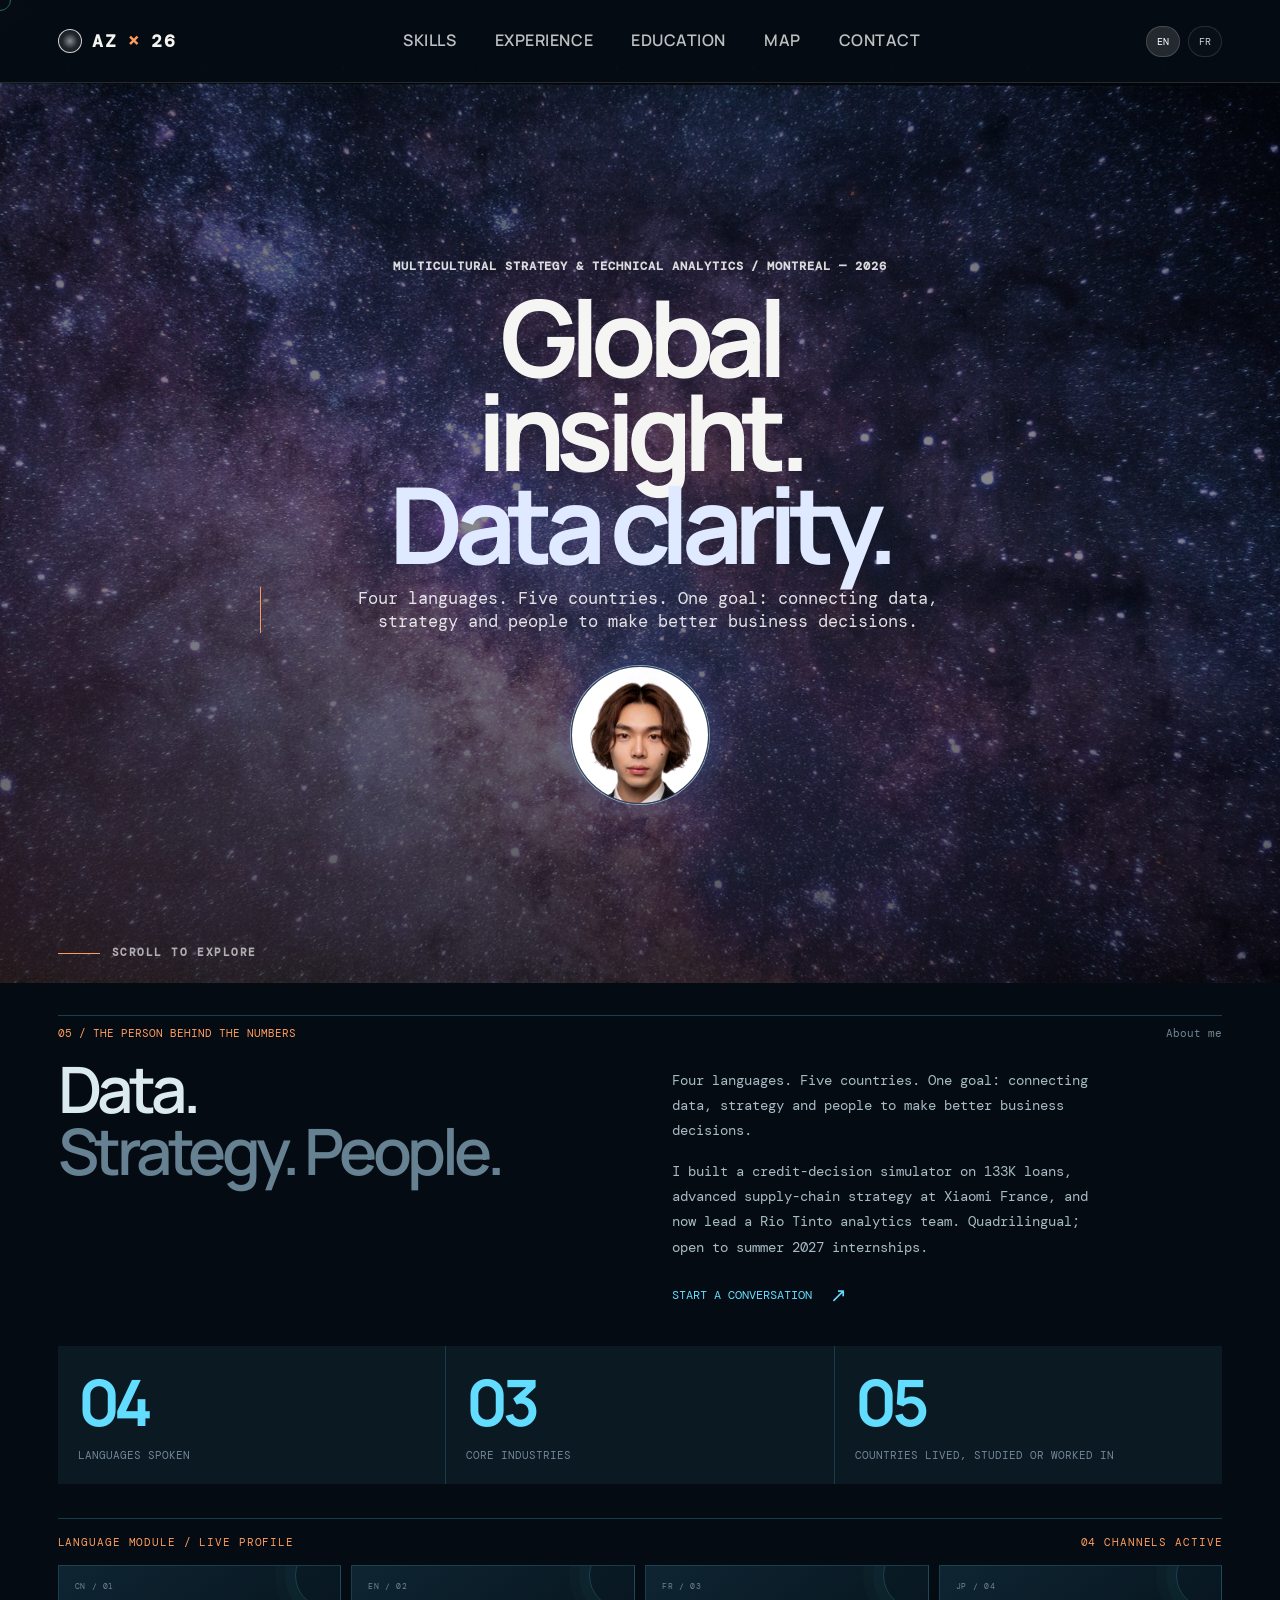
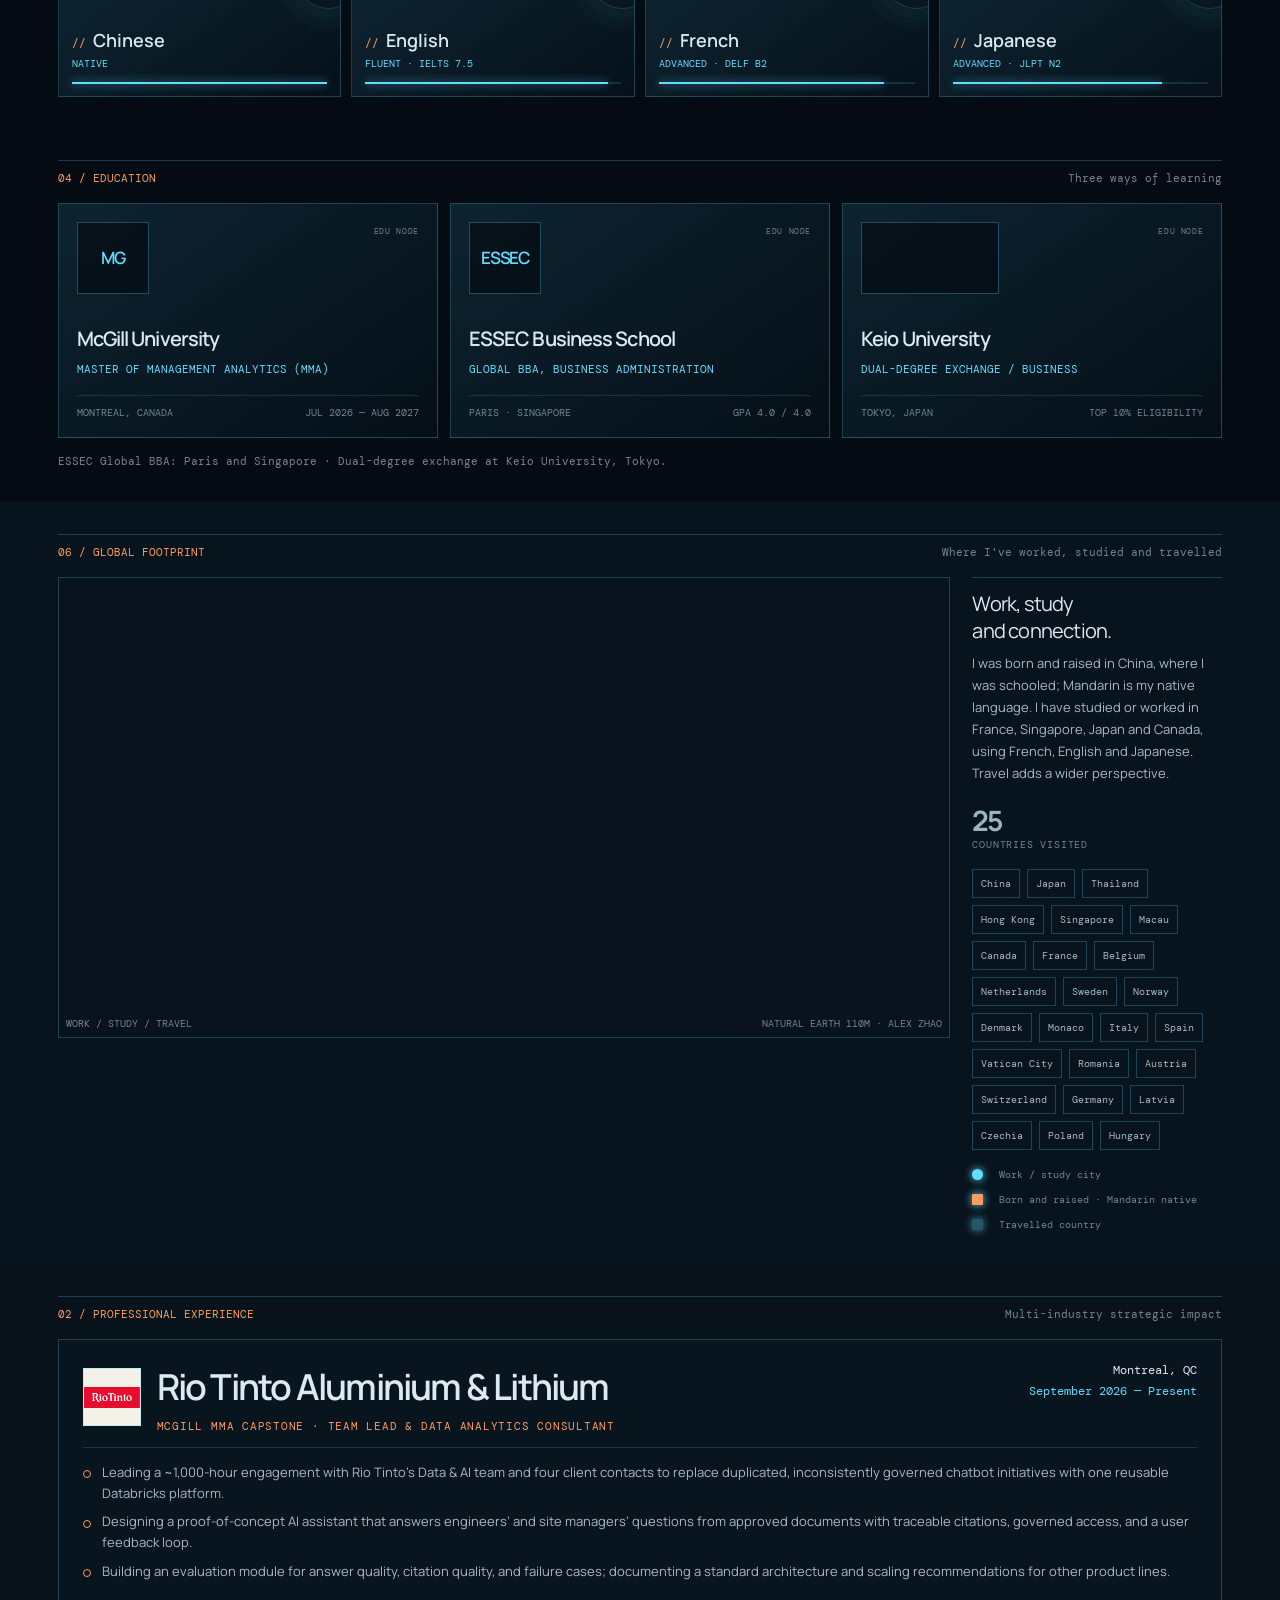
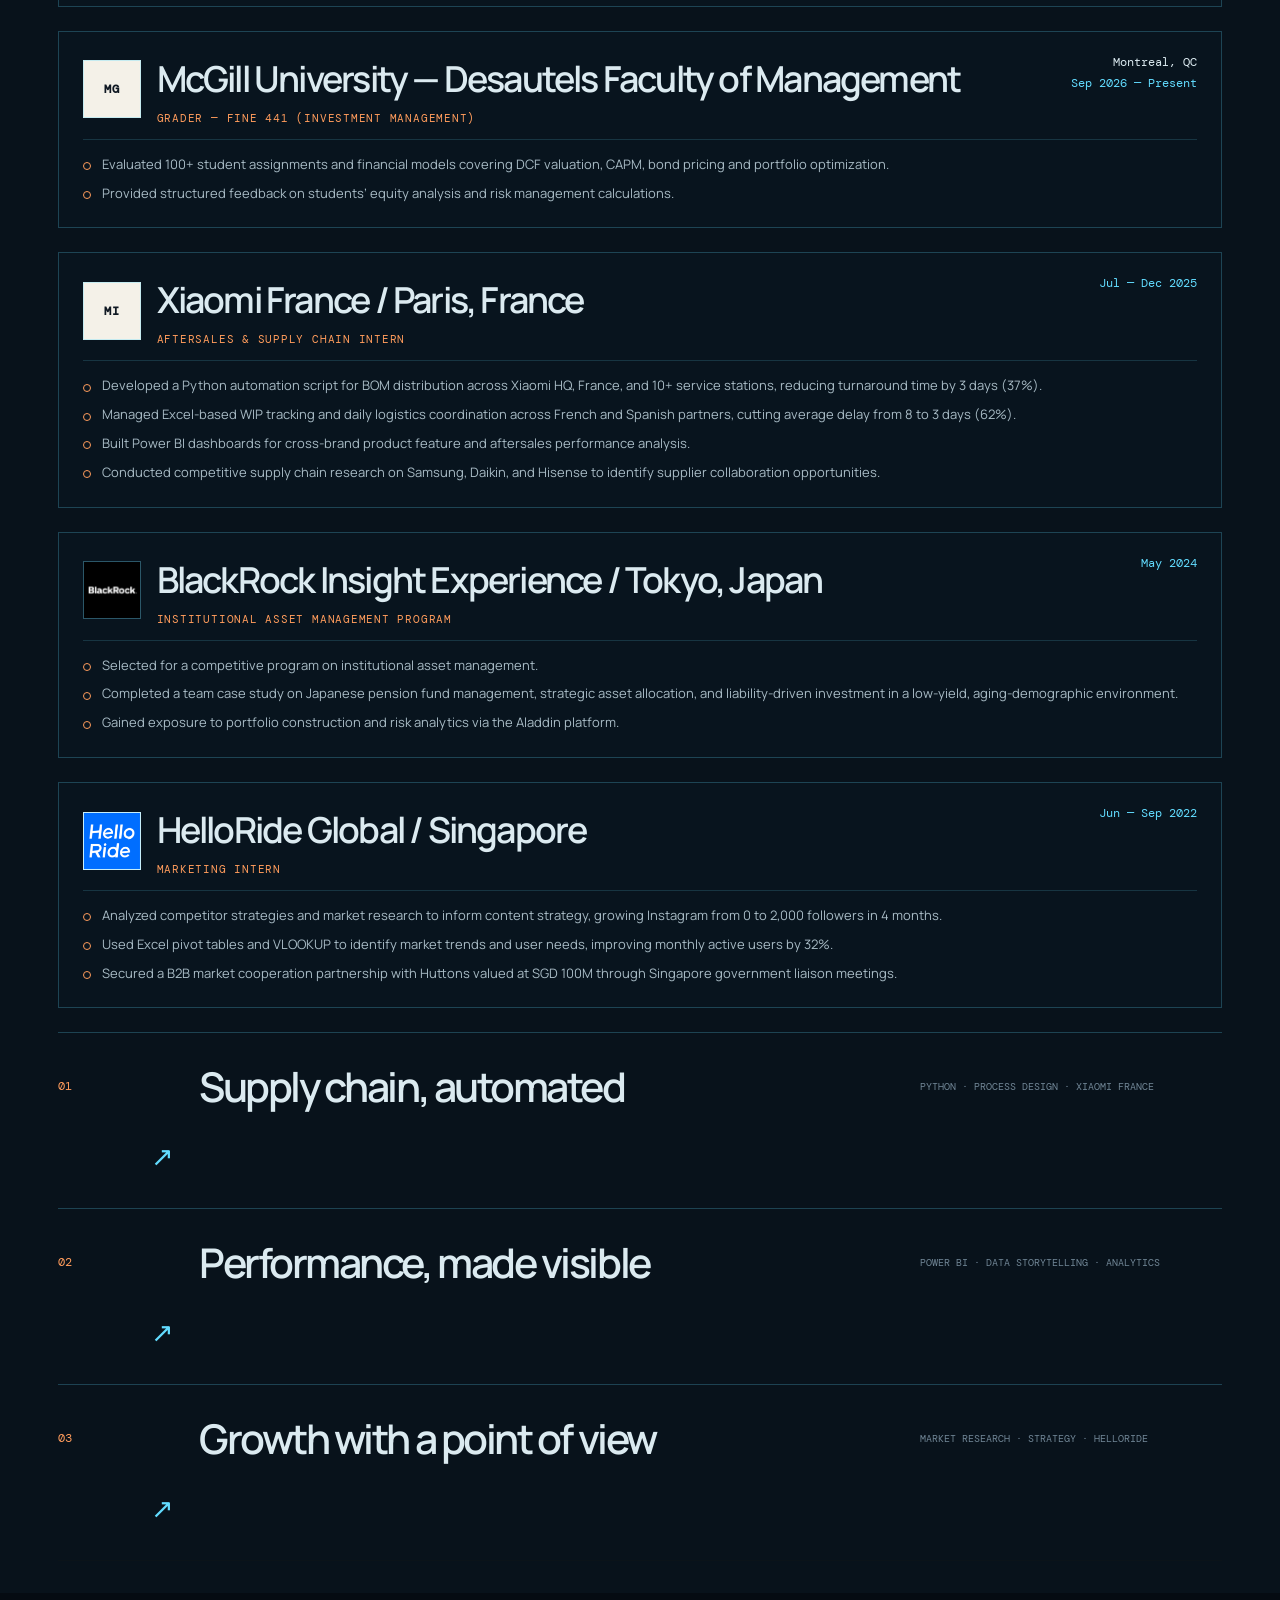
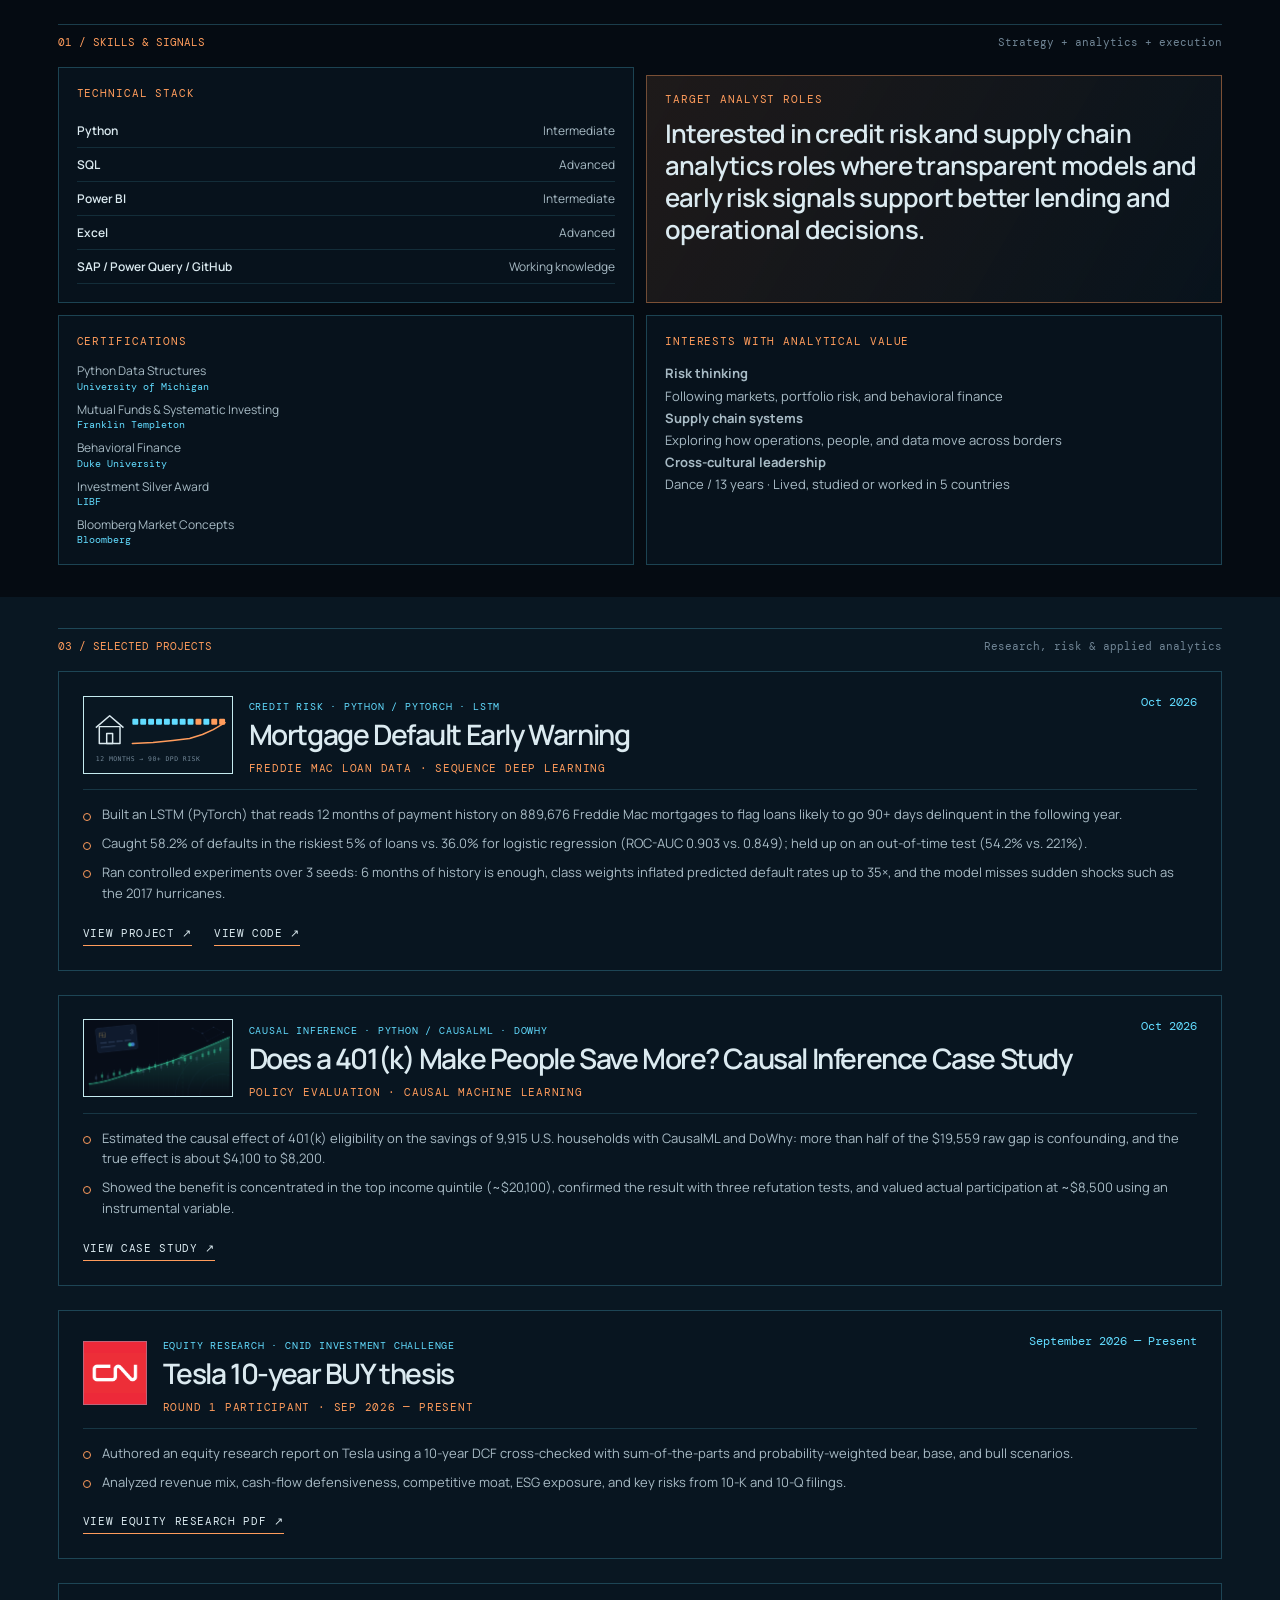
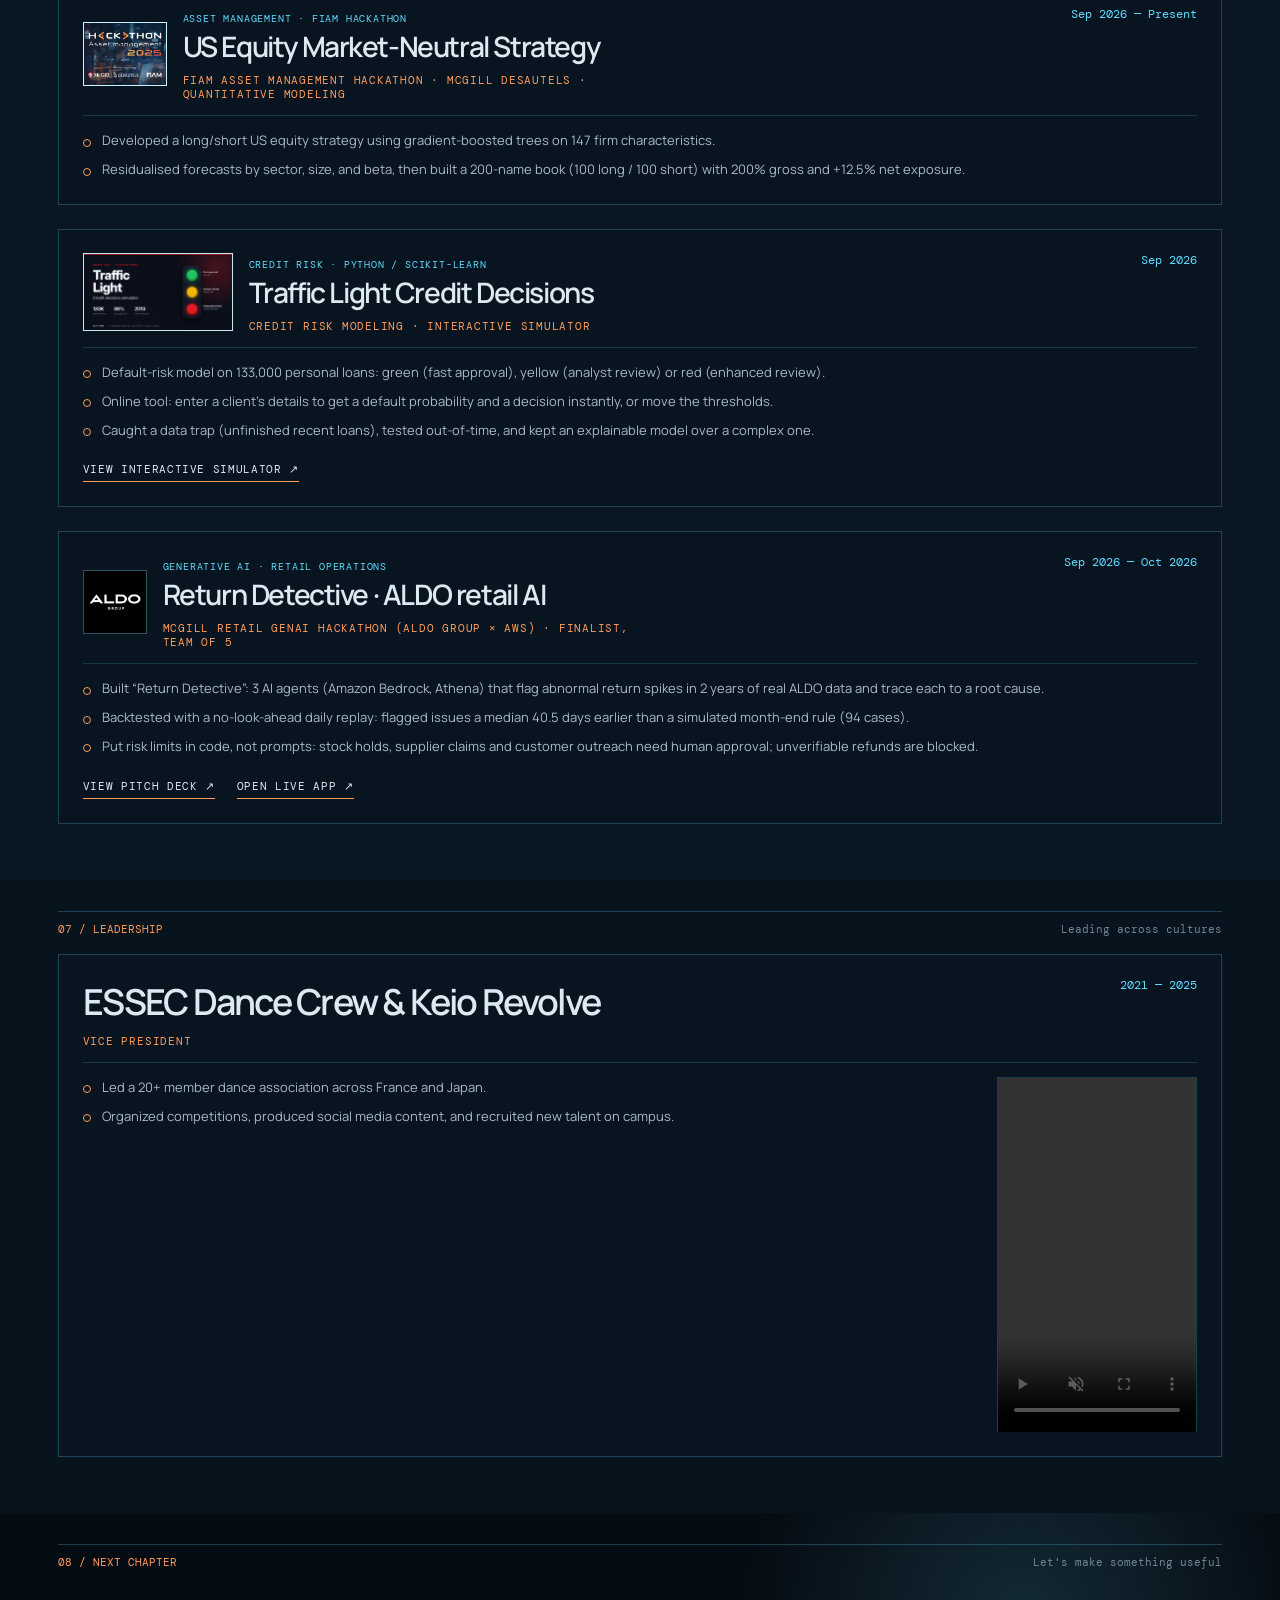
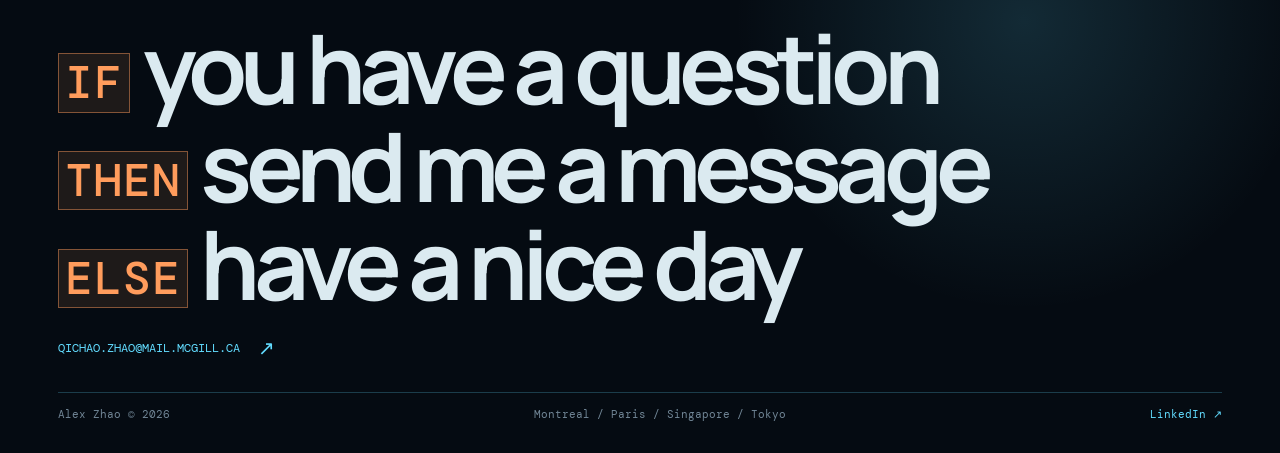
==== commit c679c789: "Add Mortgage Default Early Warning project Co-Authored-By: Claude Opus 5.5 <noreply@anthropic.com>" ====
--- a/index.html
+++ b/index.html
@@ -933,6 +933,45 @@
         causalBrand.innerHTML = '<div class="company-logo project-logo logo-traffic"><img src="401k_thumbnail.png" alt="401(k) savings causal inference case study thumbnail" /></div>';
         causalBrand.appendChild(causalHeader);
         causalProject.querySelector('.experience-top').prepend(causalBrand);
+        let mortgageProject = projectsSection.querySelector('.latest-mortgage-project');
+        if (!mortgageProject) {
+          mortgageProject = document.createElement('div');
+          mortgageProject.className = 'experience-entry reveal latest-mortgage-project';
+          trafficProject.insertAdjacentElement('beforebegin', mortgageProject);
+          observer.observe(mortgageProject);
+        }
+        const mortgageProjectContent = language === 'fr' ? {
+          tag: 'RISQUE DE CRÉDIT · PYTHON / PYTORCH · LSTM',
+          title: 'Alerte précoce de défaut hypothécaire',
+          subtitle: 'DONNÉES FREDDIE MAC · APPRENTISSAGE PROFOND SÉQUENTIEL',
+          date: 'Oct. 2026',
+          points: [
+            'Conçu un LSTM (PyTorch) qui lit 12 mois d’historique de paiement de 889 676 prêts hypothécaires Freddie Mac pour signaler ceux susceptibles d’atteindre 90+ jours de retard l’année suivante.',
+            'Capté 58,2 % des défauts dans les 5 % de prêts les plus risqués contre 36,0 % pour la régression logistique (ROC-AUC 0,903 contre 0,849); résultat maintenu sur un test hors période (54,2 % contre 22,1 %).',
+            'Mené des expériences contrôlées sur 3 graines : 6 mois d’historique suffisent, les poids de classe gonflent les taux de défaut prédits jusqu’à 35×, et le modèle rate les chocs soudains comme les ouragans de 2017.'
+          ],
+          link: 'VOIR LE PROJET ↗',
+          code: 'VOIR LE CODE ↗'
+        } : {
+          tag: 'CREDIT RISK · PYTHON / PYTORCH · LSTM',
+          title: 'Mortgage Default Early Warning',
+          subtitle: 'FREDDIE MAC LOAN DATA · SEQUENCE DEEP LEARNING',
+          date: 'Oct 2026',
+          points: [
+            'Built an LSTM (PyTorch) that reads 12 months of payment history on 889,676 Freddie Mac mortgages to flag loans likely to go 90+ days delinquent in the following year.',
+            'Caught 58.2% of defaults in the riskiest 5% of loans vs. 36.0% for logistic regression (ROC-AUC 0.903 vs. 0.849); held up on an out-of-time test (54.2% vs. 22.1%).',
+            'Ran controlled experiments over 3 seeds: 6 months of history is enough, class weights inflated predicted default rates up to 35×, and the model misses sudden shocks such as the 2017 hurricanes.'
+          ],
+          link: 'VIEW PROJECT ↗',
+          code: 'VIEW CODE ↗'
+        };
+        mortgageProject.innerHTML = `<div class="experience-top"><div><span class="project-tag">${mortgageProjectContent.tag}</span><h3 class="experience-title project-title">${mortgageProjectContent.title}</h3><p class="experience-subtitle project-subtitle">${mortgageProjectContent.subtitle}</p></div><span class="experience-date">${mortgageProjectContent.date}</span></div><ul class="experience-points">${mortgageProjectContent.points.map((point) => `<li>${point}</li>`).join('')}</ul><a class="project-link" href="https://alexkyoya.github.io/mortgage-default-early-warning/" target="_blank" rel="noreferrer">${mortgageProjectContent.link}</a><a class="project-link" href="https://github.com/Alexkyoya/mortgage-default-early-warning" target="_blank" rel="noreferrer">${mortgageProjectContent.code}</a>`;
+        const mortgageHeader = mortgageProject.querySelector('.experience-top > div');
+        const mortgageBrand = document.createElement('div');
+        mortgageBrand.className = 'project-brand';
+        mortgageBrand.innerHTML = '<div class="company-logo project-logo logo-traffic"><img src="mortgage_thumbnail.svg" alt="Mortgage default early warning project thumbnail" /></div>';
+        mortgageBrand.appendChild(mortgageHeader);
+        mortgageProject.querySelector('.experience-top').prepend(mortgageBrand);
       };
       document.querySelectorAll('[data-language]').forEach((button) => button.addEventListener('click', () => renderLatestResume(button.dataset.language)));
       renderLatestResume('en');
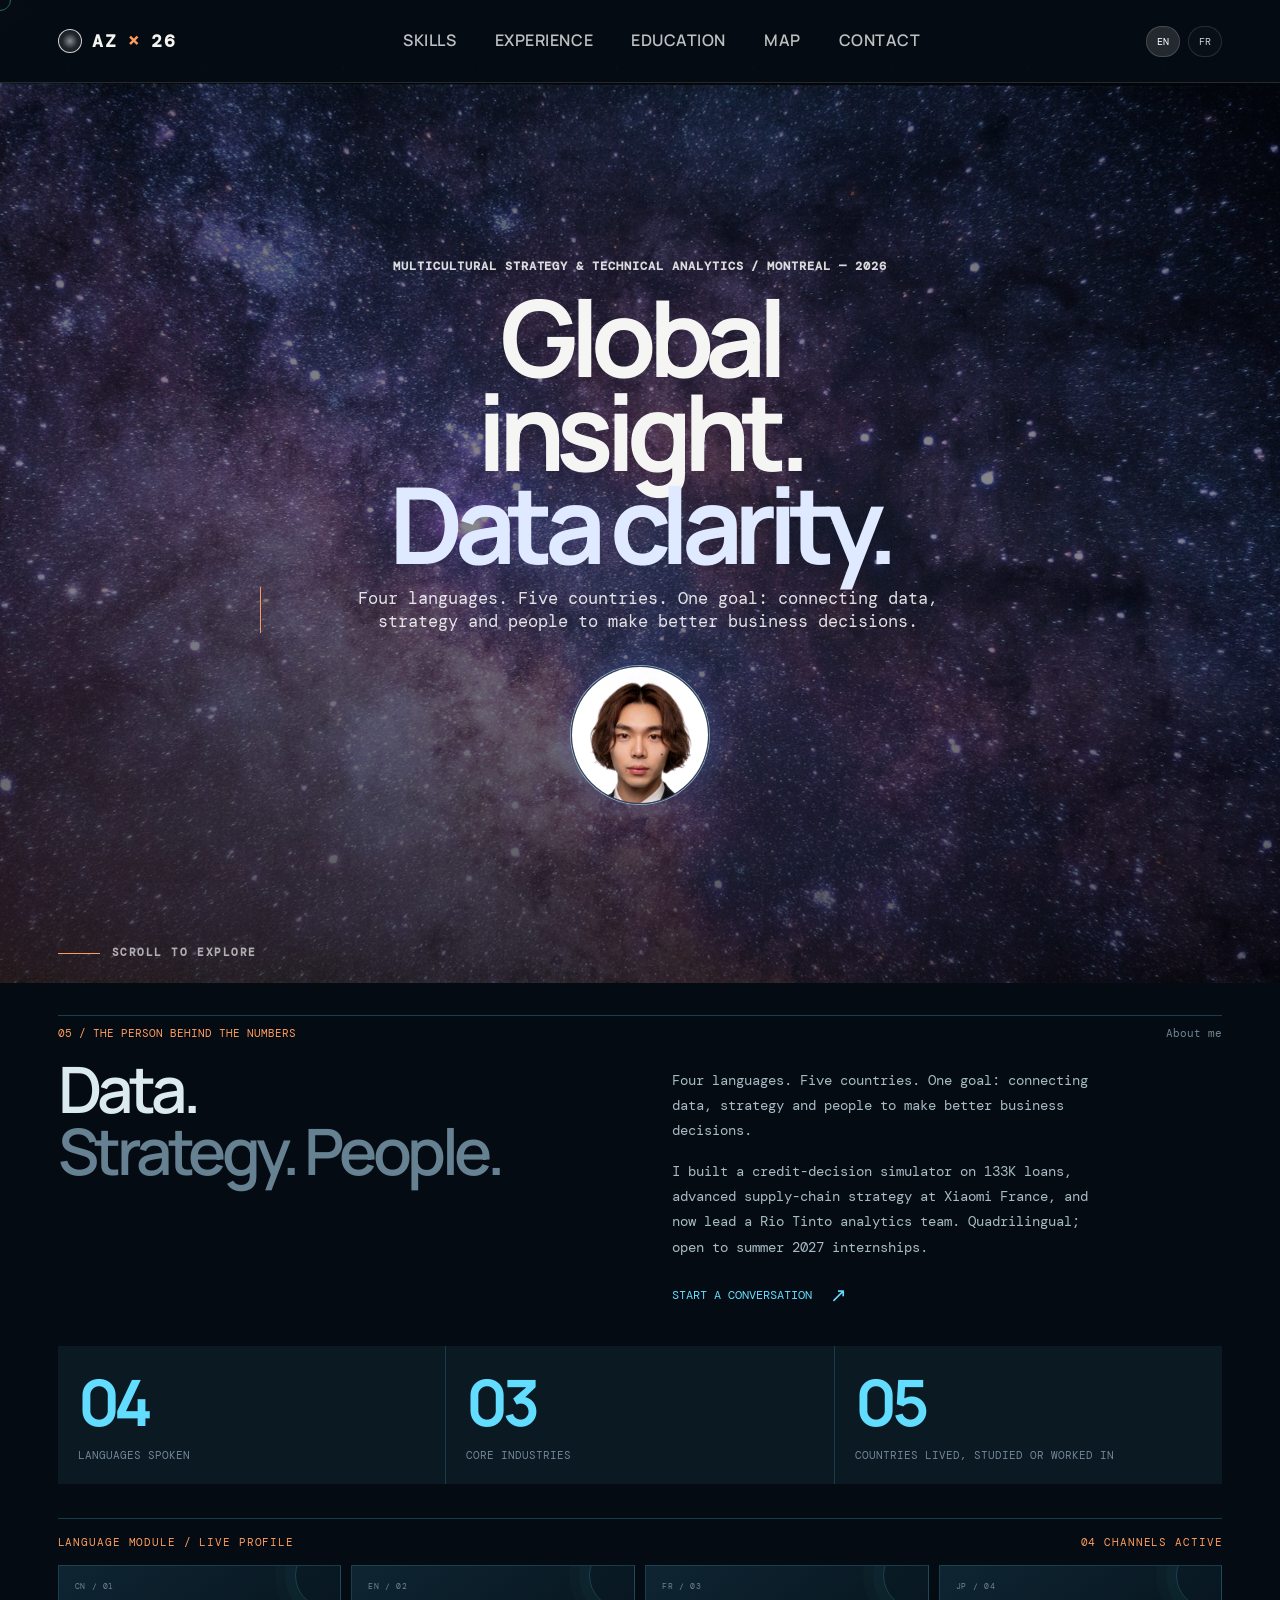
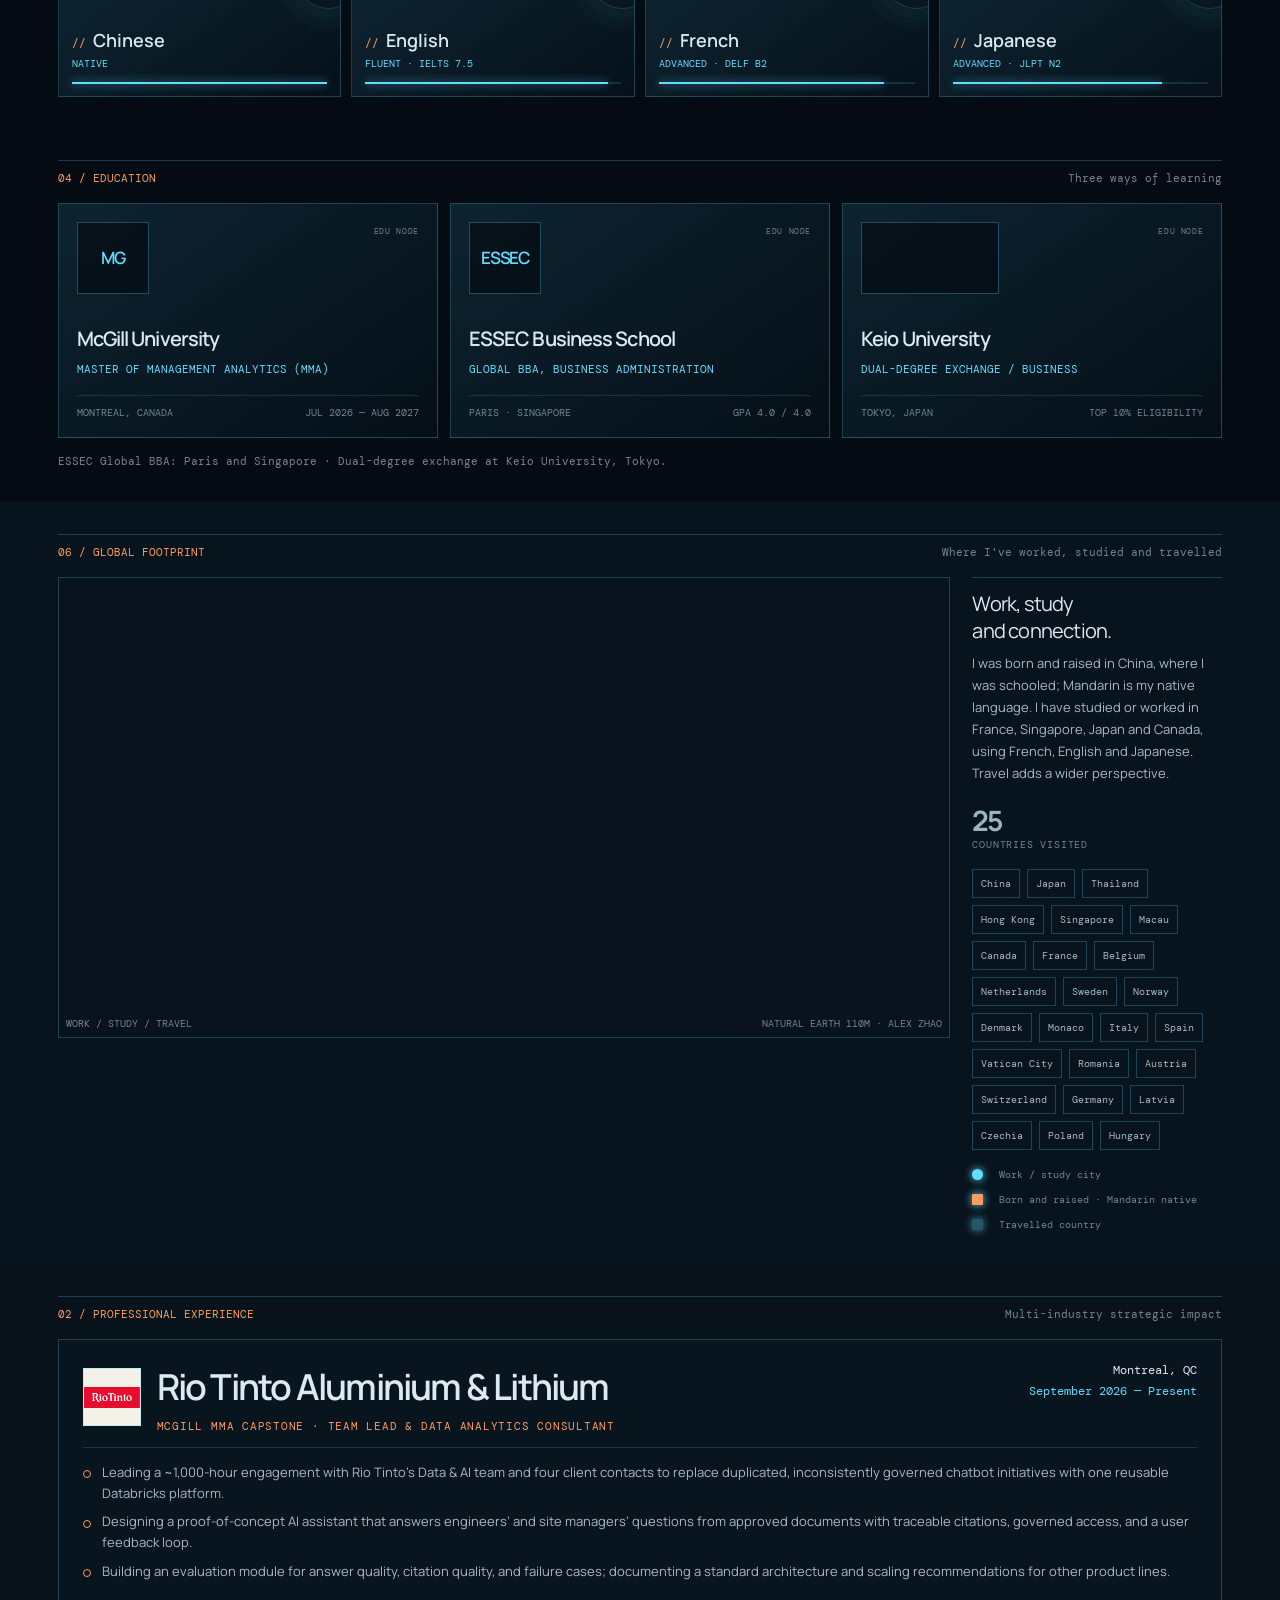
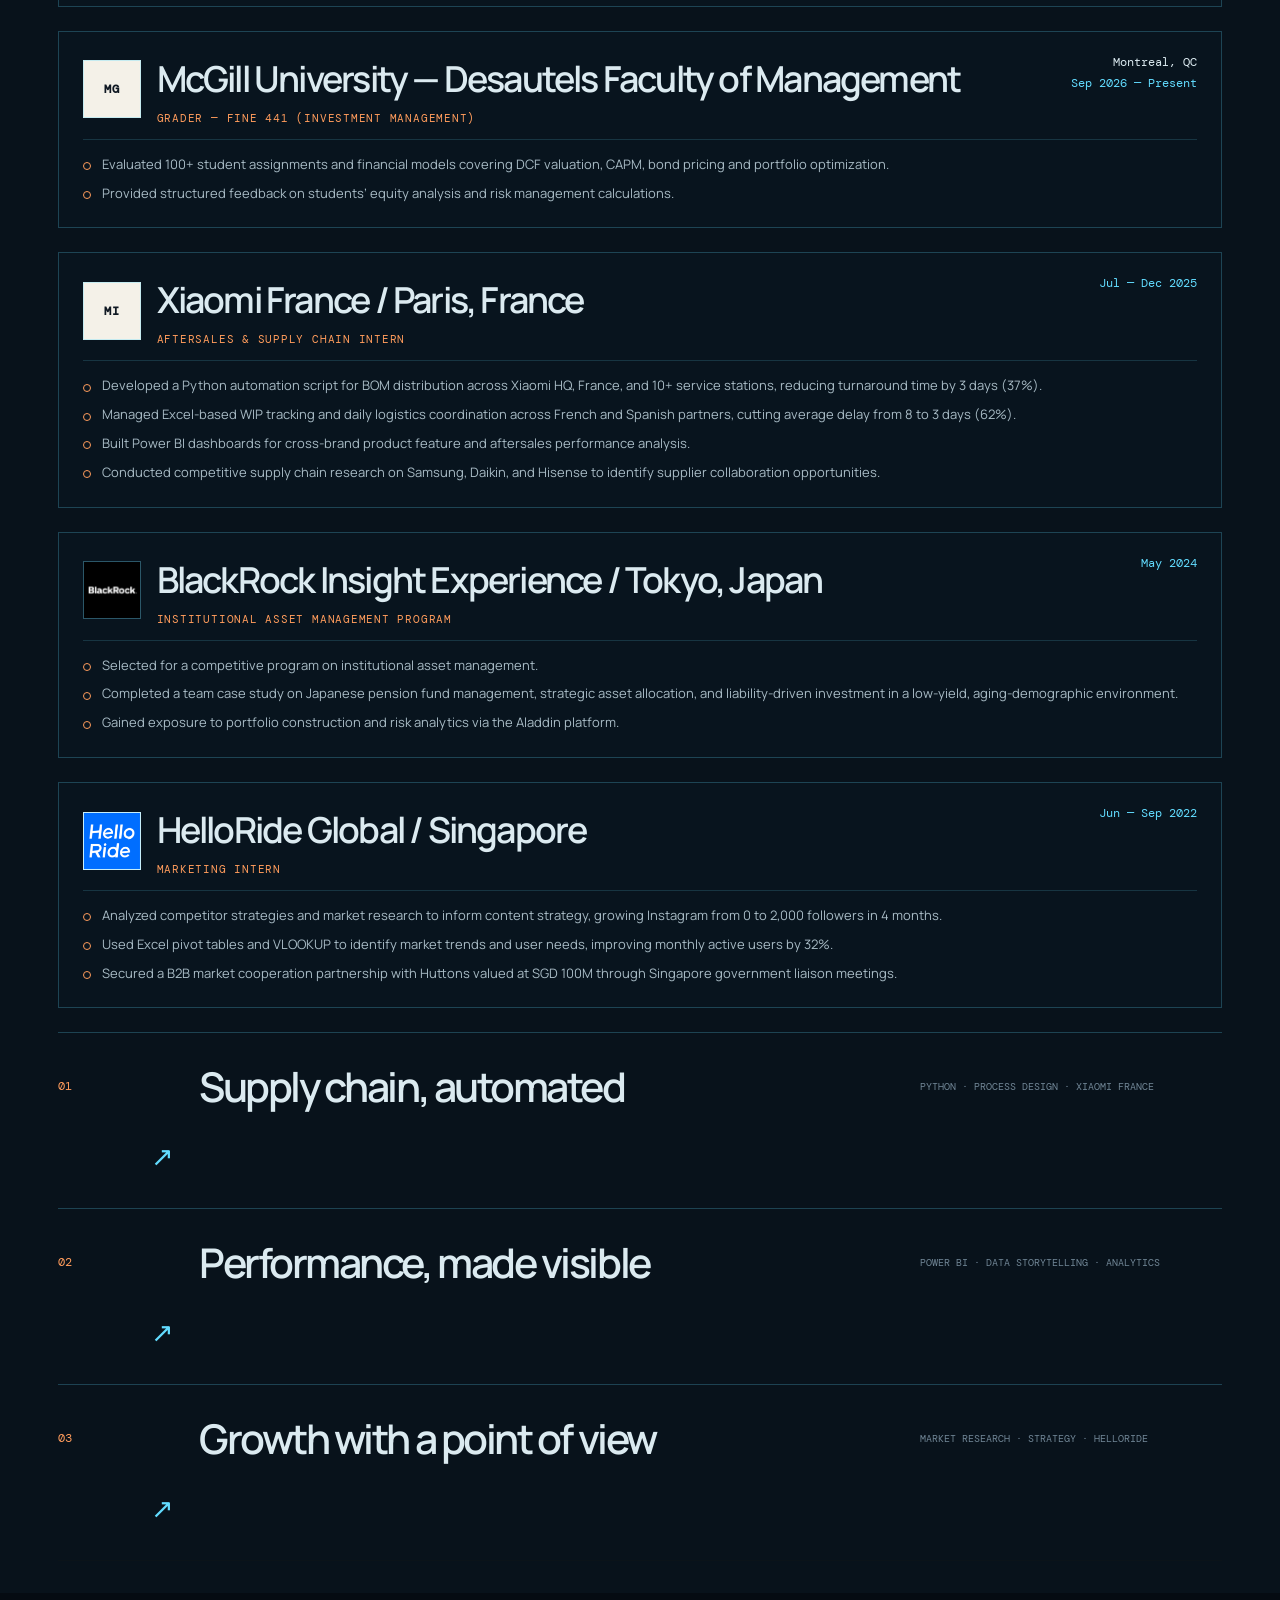
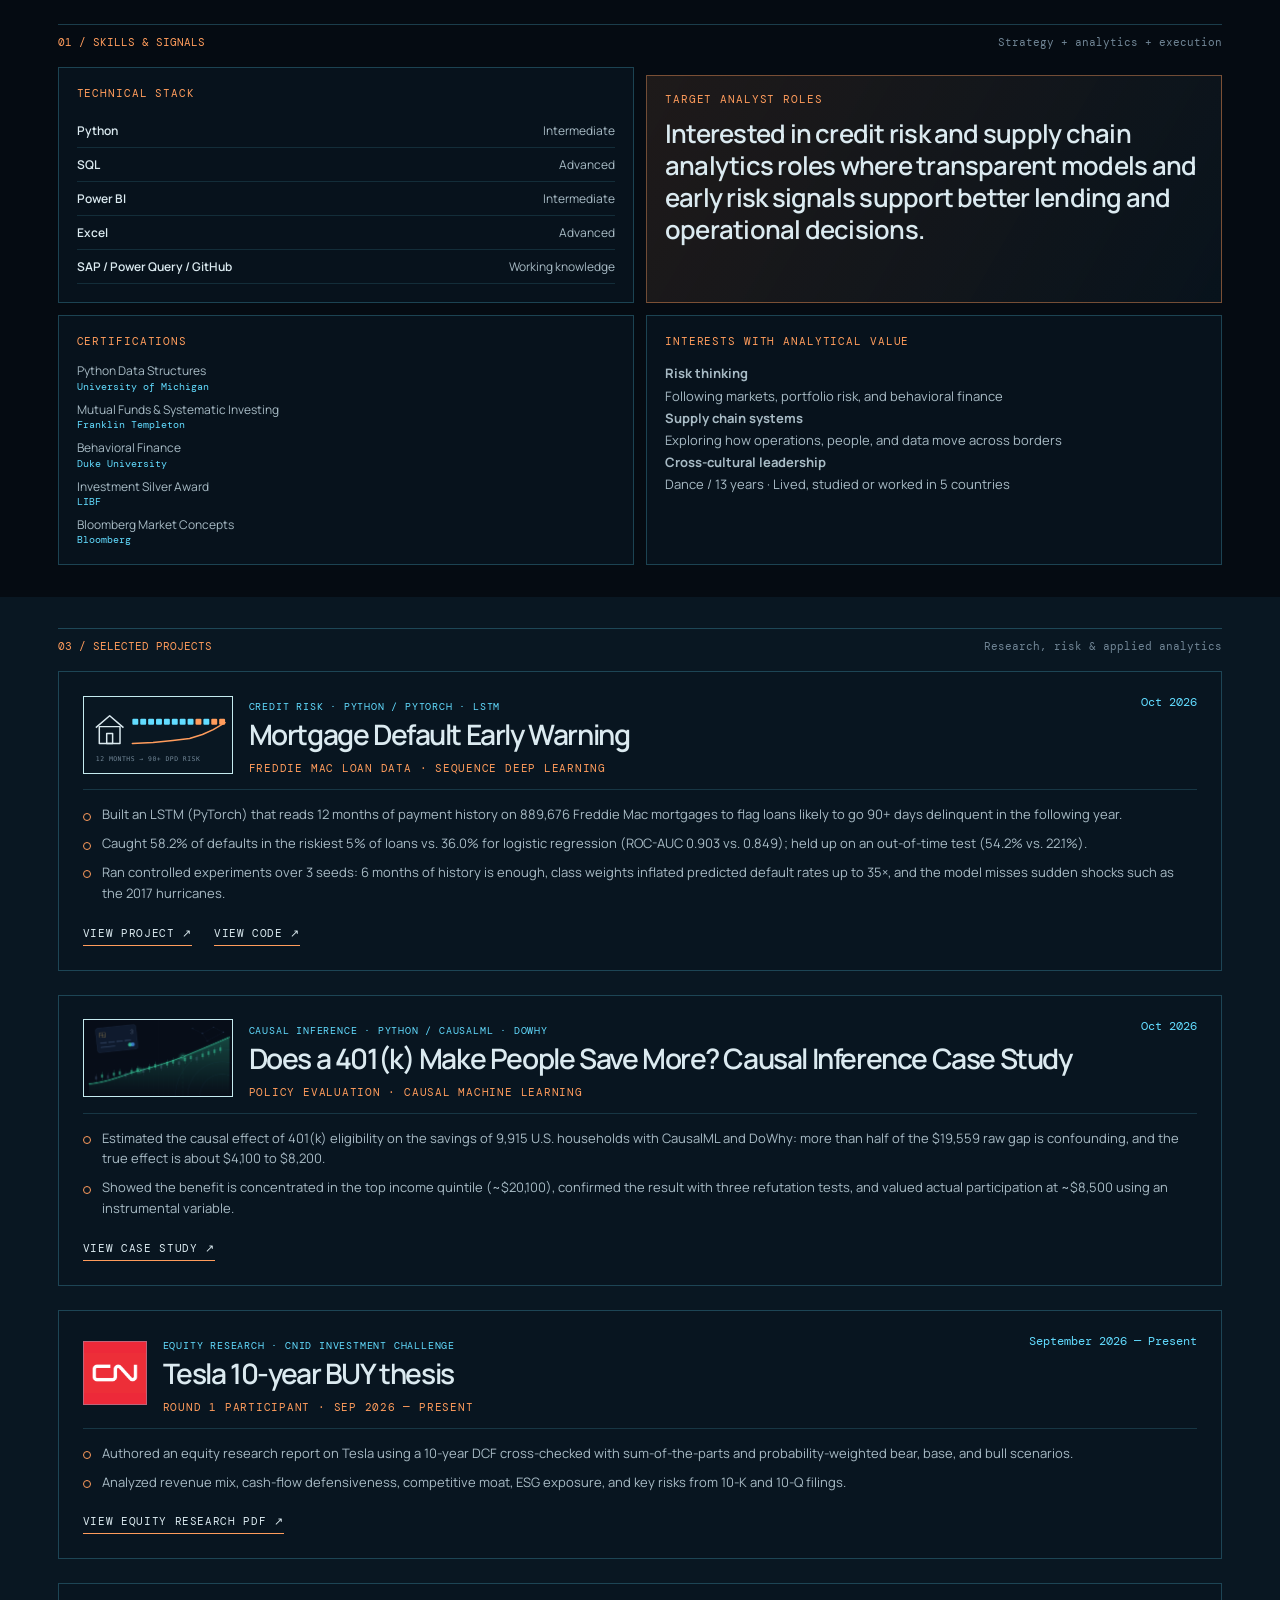
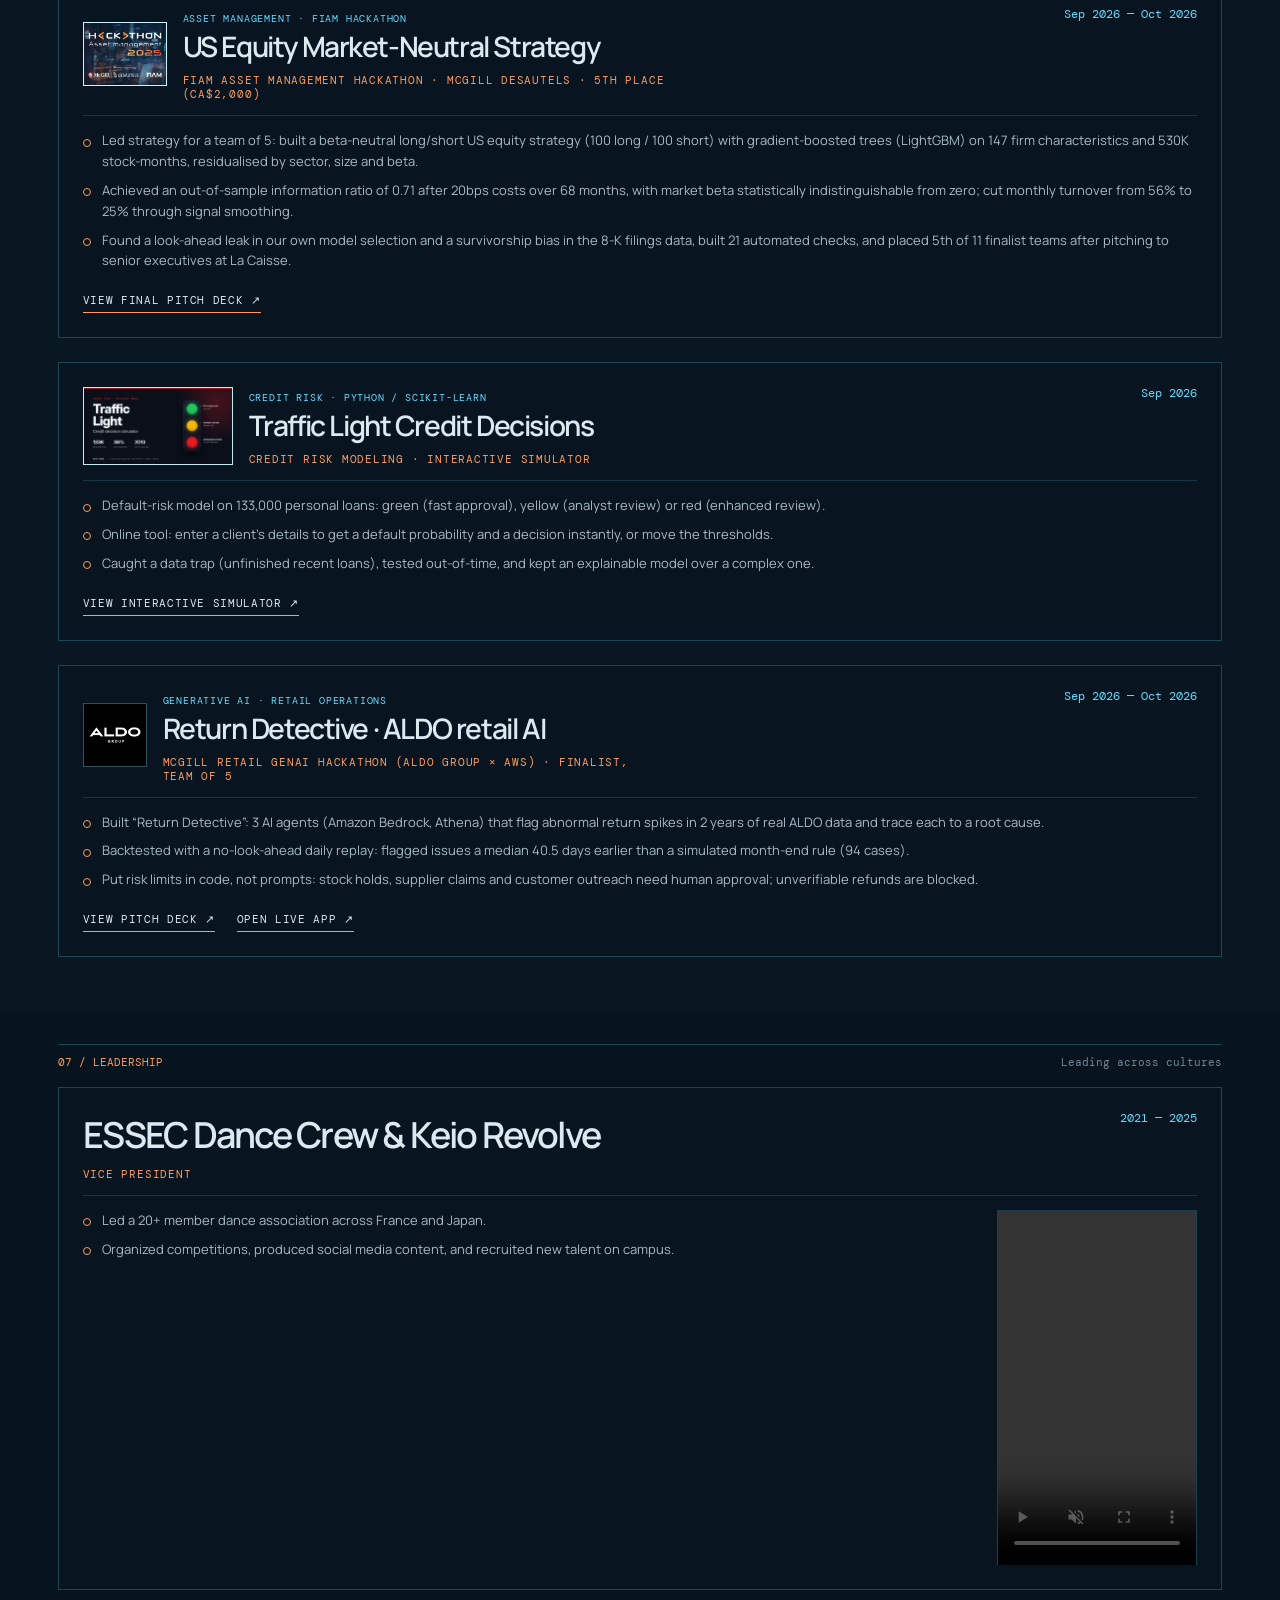
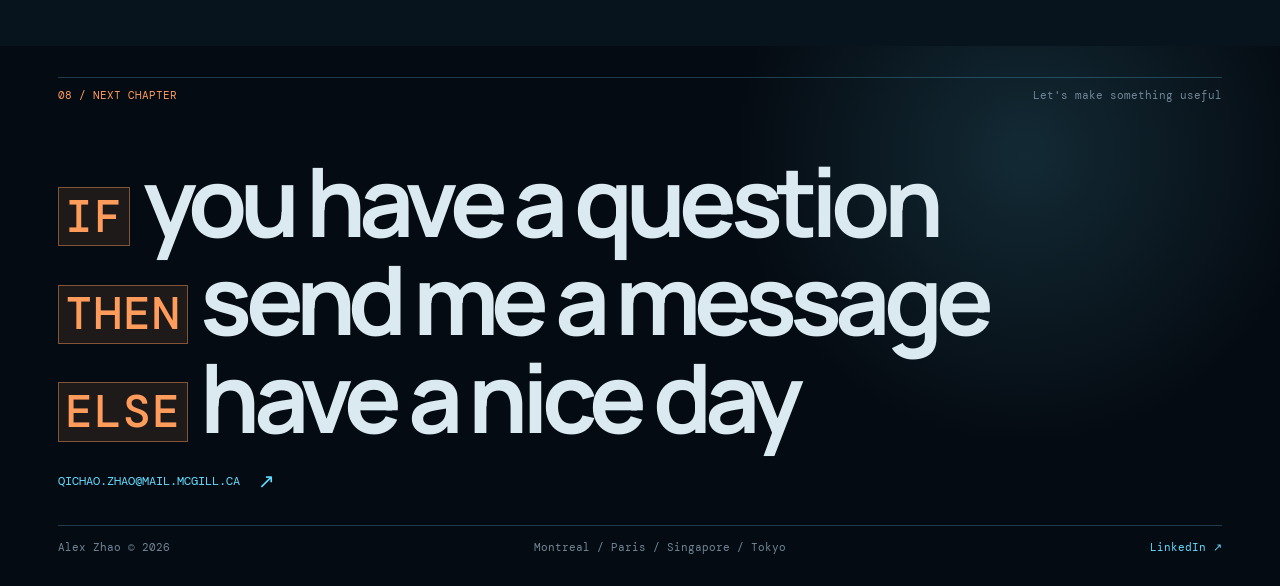
==== commit 6c35ae3f: "Update FIAM project: 5th place result, new bullets, final pitch deck Co-Authored-By: Claude Opus 5.5" ====
--- a/index.html
+++ b/index.html
@@ -841,23 +841,38 @@
         document.querySelector('#about .intro-copy p:nth-child(2)').textContent = content.aboutTwo;
         document.querySelector('#education .education-note').textContent = content.educationNote;
         document.querySelector('#profile .career-focus p').textContent = content.focus;
-        const fiamProject = document.querySelectorAll('#projects .experience-entry')[1];
+        const fiamProject = Array.from(document.querySelectorAll('#projects .experience-entry'))
+          .find((entry) => entry.querySelector('.project-tag')?.textContent.includes('FIAM'));
         if (fiamProject) {
           const fiamTitle = fiamProject.querySelector('.experience-title');
           const fiamSubtitle = fiamProject.querySelector('.experience-subtitle');
-          const fiamPoints = fiamProject.querySelectorAll('.experience-points li');
+          const fiamPoints = fiamProject.querySelector('.experience-points');
           fiamTitle.textContent = language === 'fr' ? 'Stratégie actions américaines market-neutral' : 'US Equity Market-Neutral Strategy';
-          fiamSubtitle.textContent = language === 'fr' ? 'Hackathon FIAM · McGill Desautels · Modélisation quantitative' : 'FIAM Asset Management Hackathon · McGill Desautels · Quantitative modeling';
+          fiamSubtitle.textContent = language === 'fr' ? 'Hackathon FIAM en gestion d’actifs · McGill Desautels · 5e place (2 000 $ CA)' : 'FIAM Asset Management Hackathon · McGill Desautels · 5th place (CA$2,000)';
           const fiamDescription = language === 'fr' ? [
-            'Développe une stratégie long/short sur actions américaines avec des arbres de gradient boosting appliqués à 147 caractéristiques.',
-            'Résidualise le score par secteur, taille et beta, puis construit un portefeuille de 200 titres (100 longs / 100 shorts) avec 200 % d’exposition brute et +12,5 % nette.',
-            'Obtient un ratio d’information de +0,88 avant coûts et +0,71 après 20 points de base, avec un beta de -0,159 et une perte maximale mensuelle de -6,53 % sur 2021-01 à 2026-08.'
+            'Dirigé la stratégie d’une équipe de 5 : conçu une stratégie long/short neutre en beta sur actions américaines (100 longs / 100 shorts) avec des arbres de gradient boosting (LightGBM) sur 147 caractéristiques d’entreprises et 530 000 observations titre-mois, résidualisée par secteur, taille et beta.',
+            'Obtenu un ratio d’information hors échantillon de 0,71 après 20 points de base de coûts sur 68 mois, avec un beta de marché statistiquement indiscernable de zéro; réduit la rotation mensuelle de 56 % à 25 % par lissage du signal.',
+            'Repéré une fuite d’information future dans notre propre sélection de modèle et un biais de survie dans les données de déclarations 8-K, mis en place 21 contrôles automatisés, et terminé 5e sur 11 équipes finalistes après une présentation devant des cadres supérieurs de La Caisse.'
           ] : [
-            'Developed a long/short US equity strategy using gradient-boosted trees on 147 firm characteristics.',
-            'Residualised forecasts by sector, size, and beta, then built a 200-name book (100 long / 100 short) with 200% gross and +12.5% net exposure.',
-            'Achieved a +0.88 information ratio before costs and +0.71 after 20 bps, with -0.159 beta and -6.53% maximum monthly drawdown over 2021-01 to 2026-08.'
+            'Led strategy for a team of 5: built a beta-neutral long/short US equity strategy (100 long / 100 short) with gradient-boosted trees (LightGBM) on 147 firm characteristics and 530K stock-months, residualised by sector, size and beta.',
+            'Achieved an out-of-sample information ratio of 0.71 after 20bps costs over 68 months, with market beta statistically indistinguishable from zero; cut monthly turnover from 56% to 25% through signal smoothing.',
+            'Found a look-ahead leak in our own model selection and a survivorship bias in the 8-K filings data, built 21 automated checks, and placed 5th of 11 finalist teams after pitching to senior executives at La Caisse.'
           ];
-          fiamPoints.forEach((point, index) => { point.textContent = fiamDescription[index]; });
+          fiamPoints.replaceChildren(...fiamDescription.map((text) => {
+            const point = document.createElement('li');
+            point.textContent = text;
+            return point;
+          }));
+          let fiamDeckLink = fiamProject.querySelector('.fiam-deck-link');
+          if (!fiamDeckLink) {
+            fiamDeckLink = document.createElement('a');
+            fiamDeckLink.className = 'project-link fiam-deck-link';
+            fiamDeckLink.href = 'fiam-hackathon-final-deck.pdf';
+            fiamDeckLink.target = '_blank';
+            fiamDeckLink.rel = 'noreferrer';
+            fiamProject.appendChild(fiamDeckLink);
+          }
+          fiamDeckLink.textContent = language === 'fr' ? 'Voir la présentation finale ↗' : 'View final pitch deck ↗';
         }
         const projectsSection = document.querySelector('#projects');
         let trafficProject = projectsSection.querySelector('.latest-traffic-project');
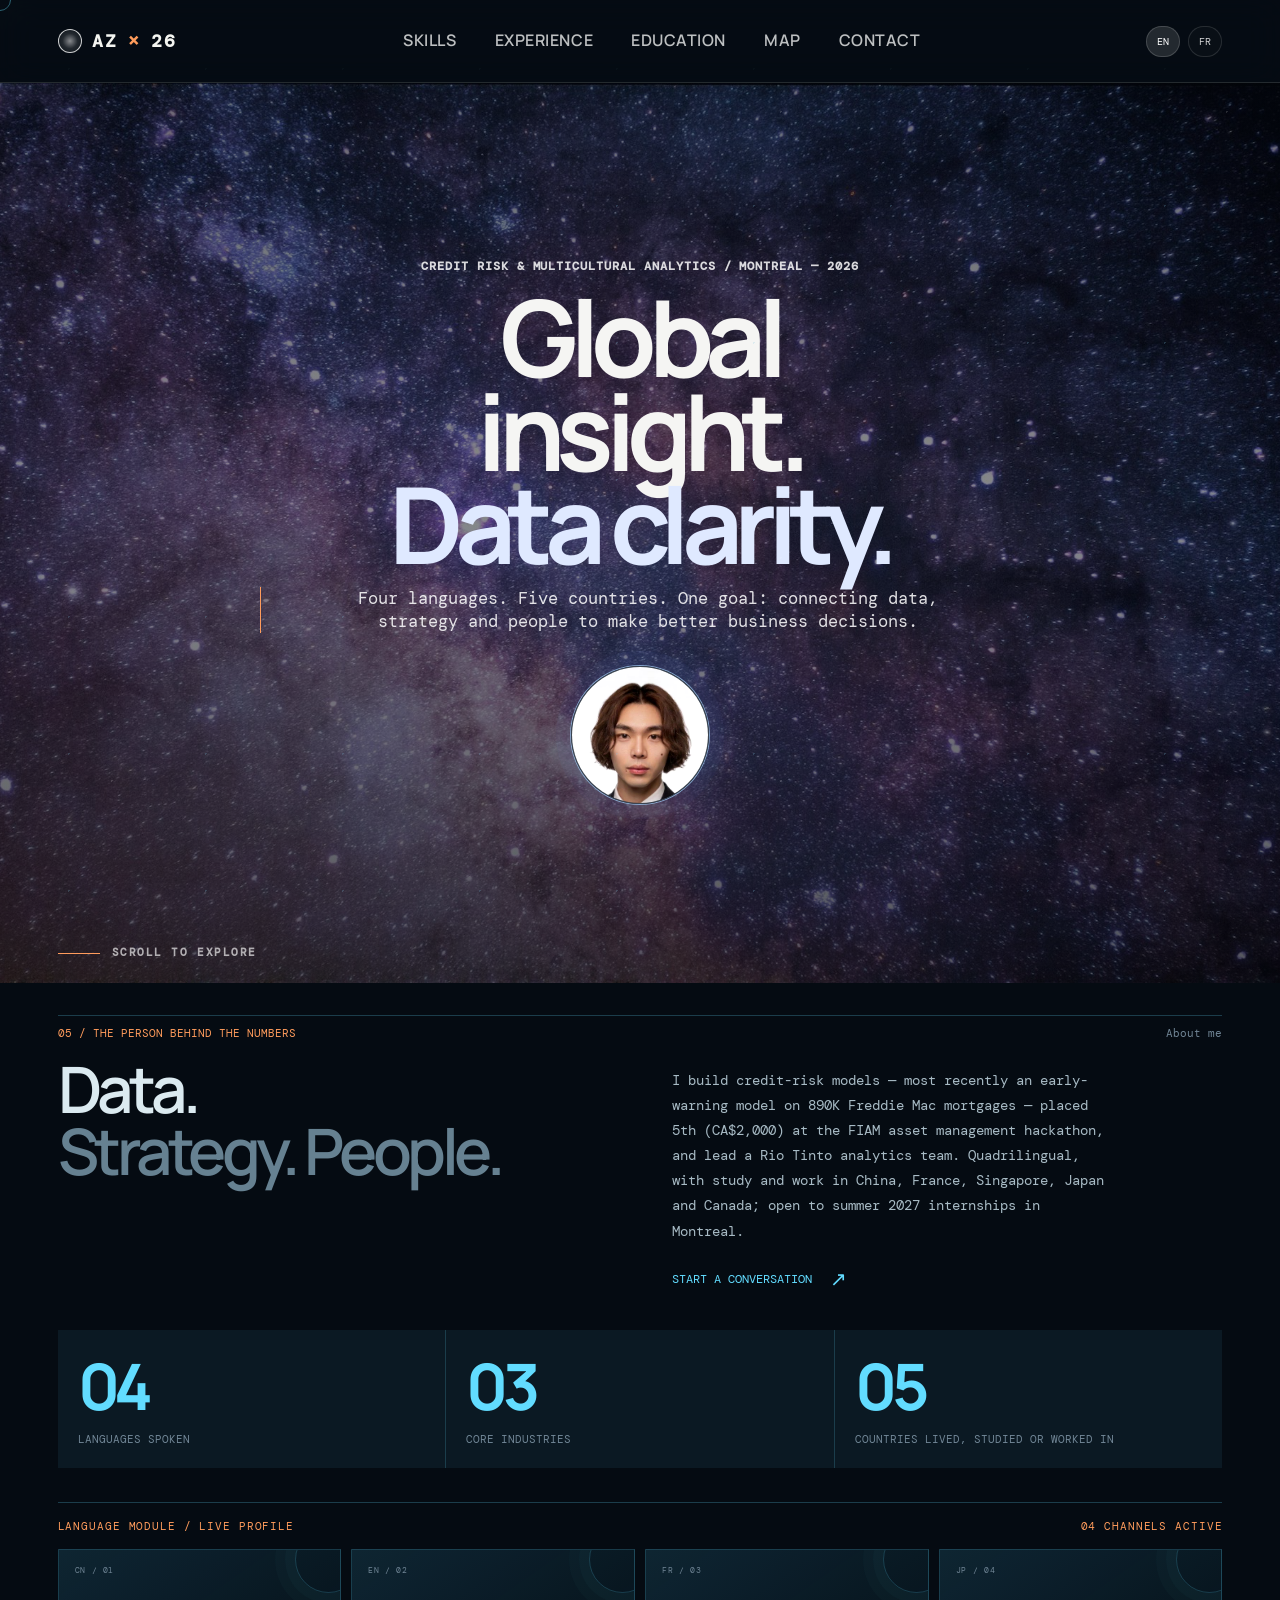
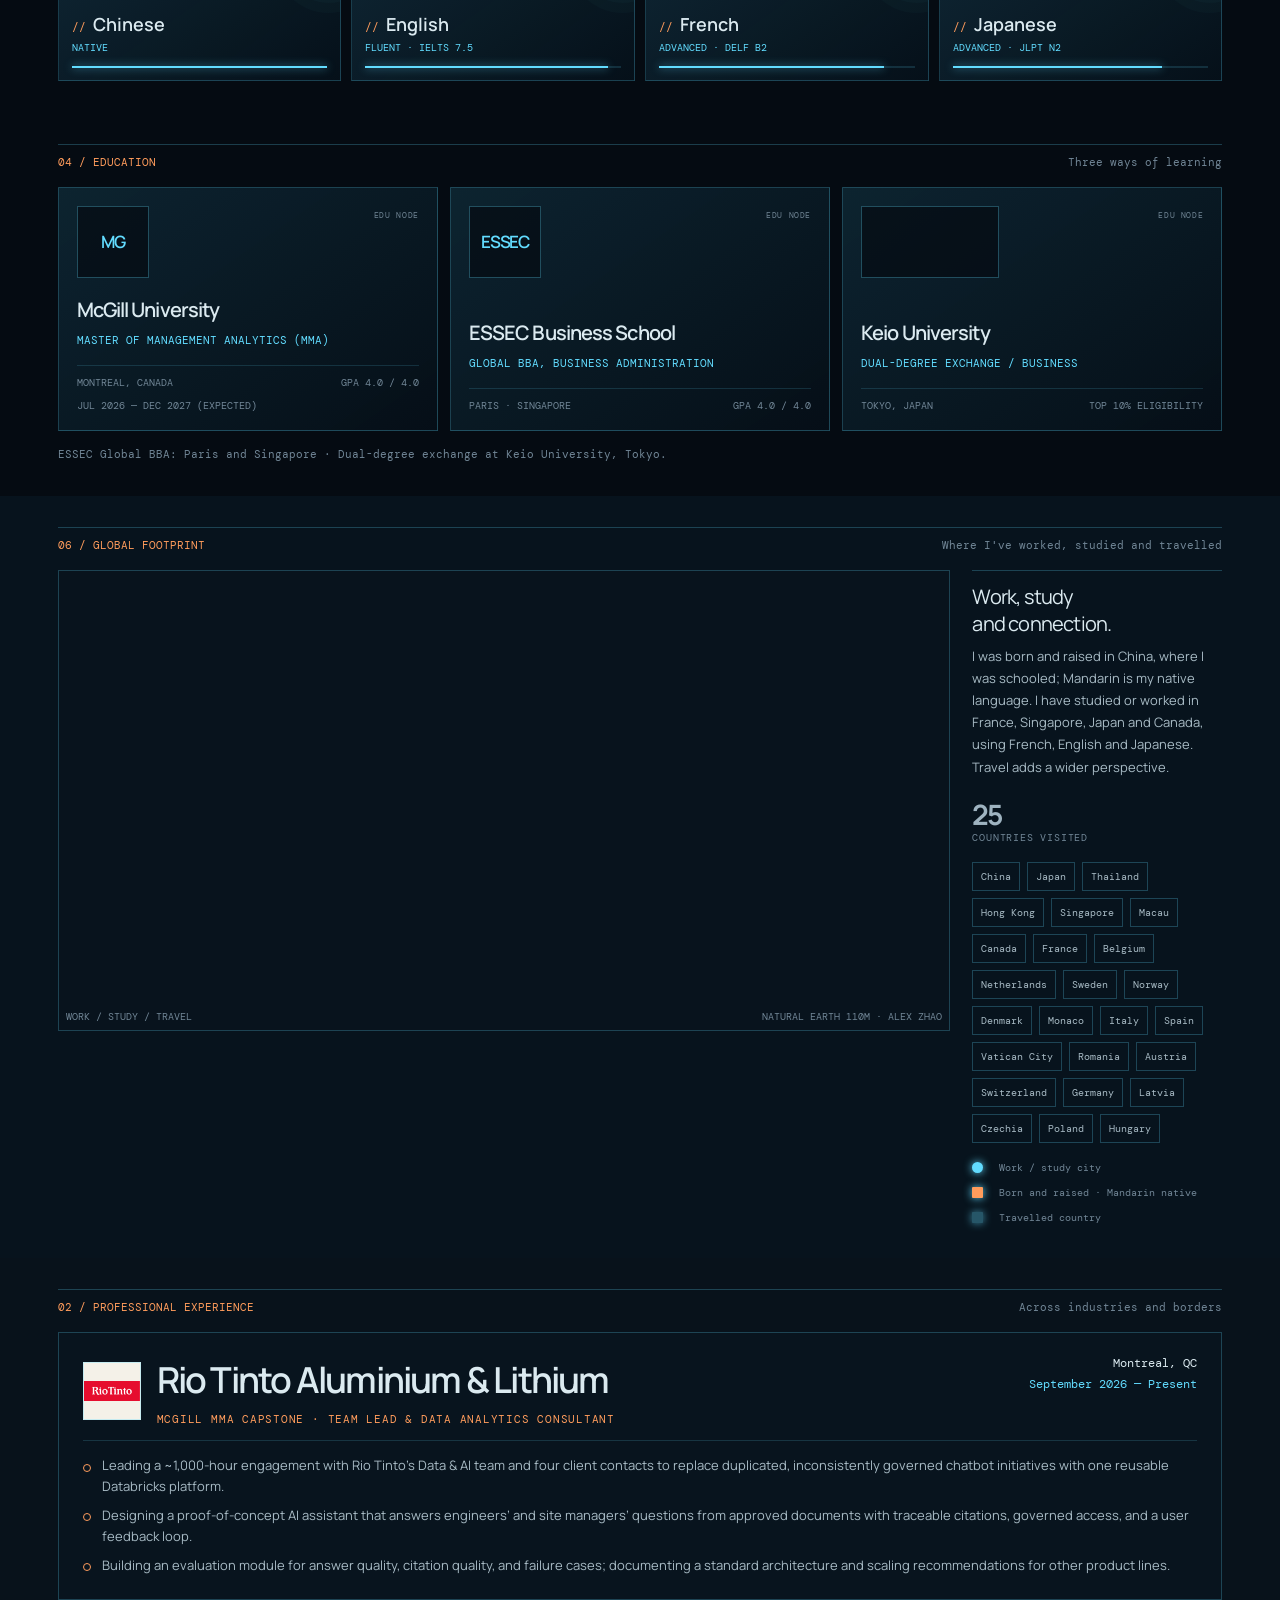
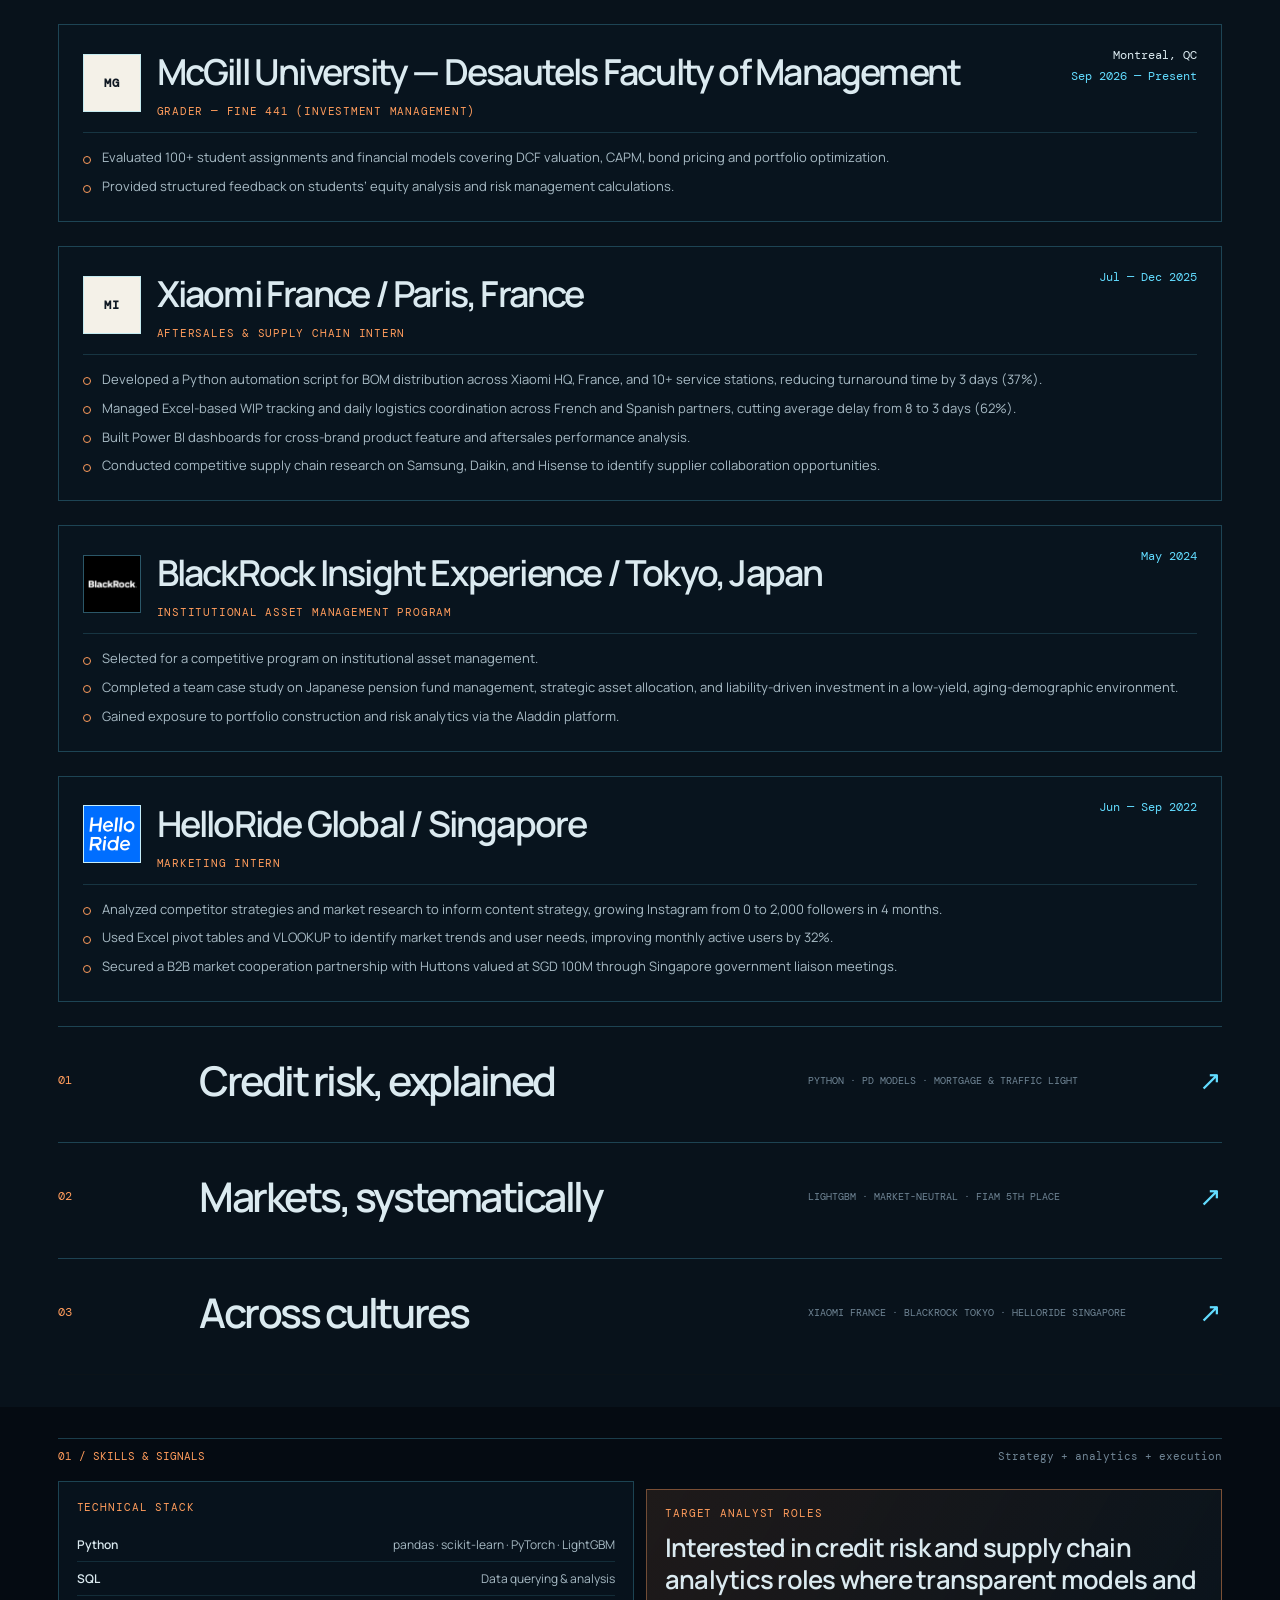
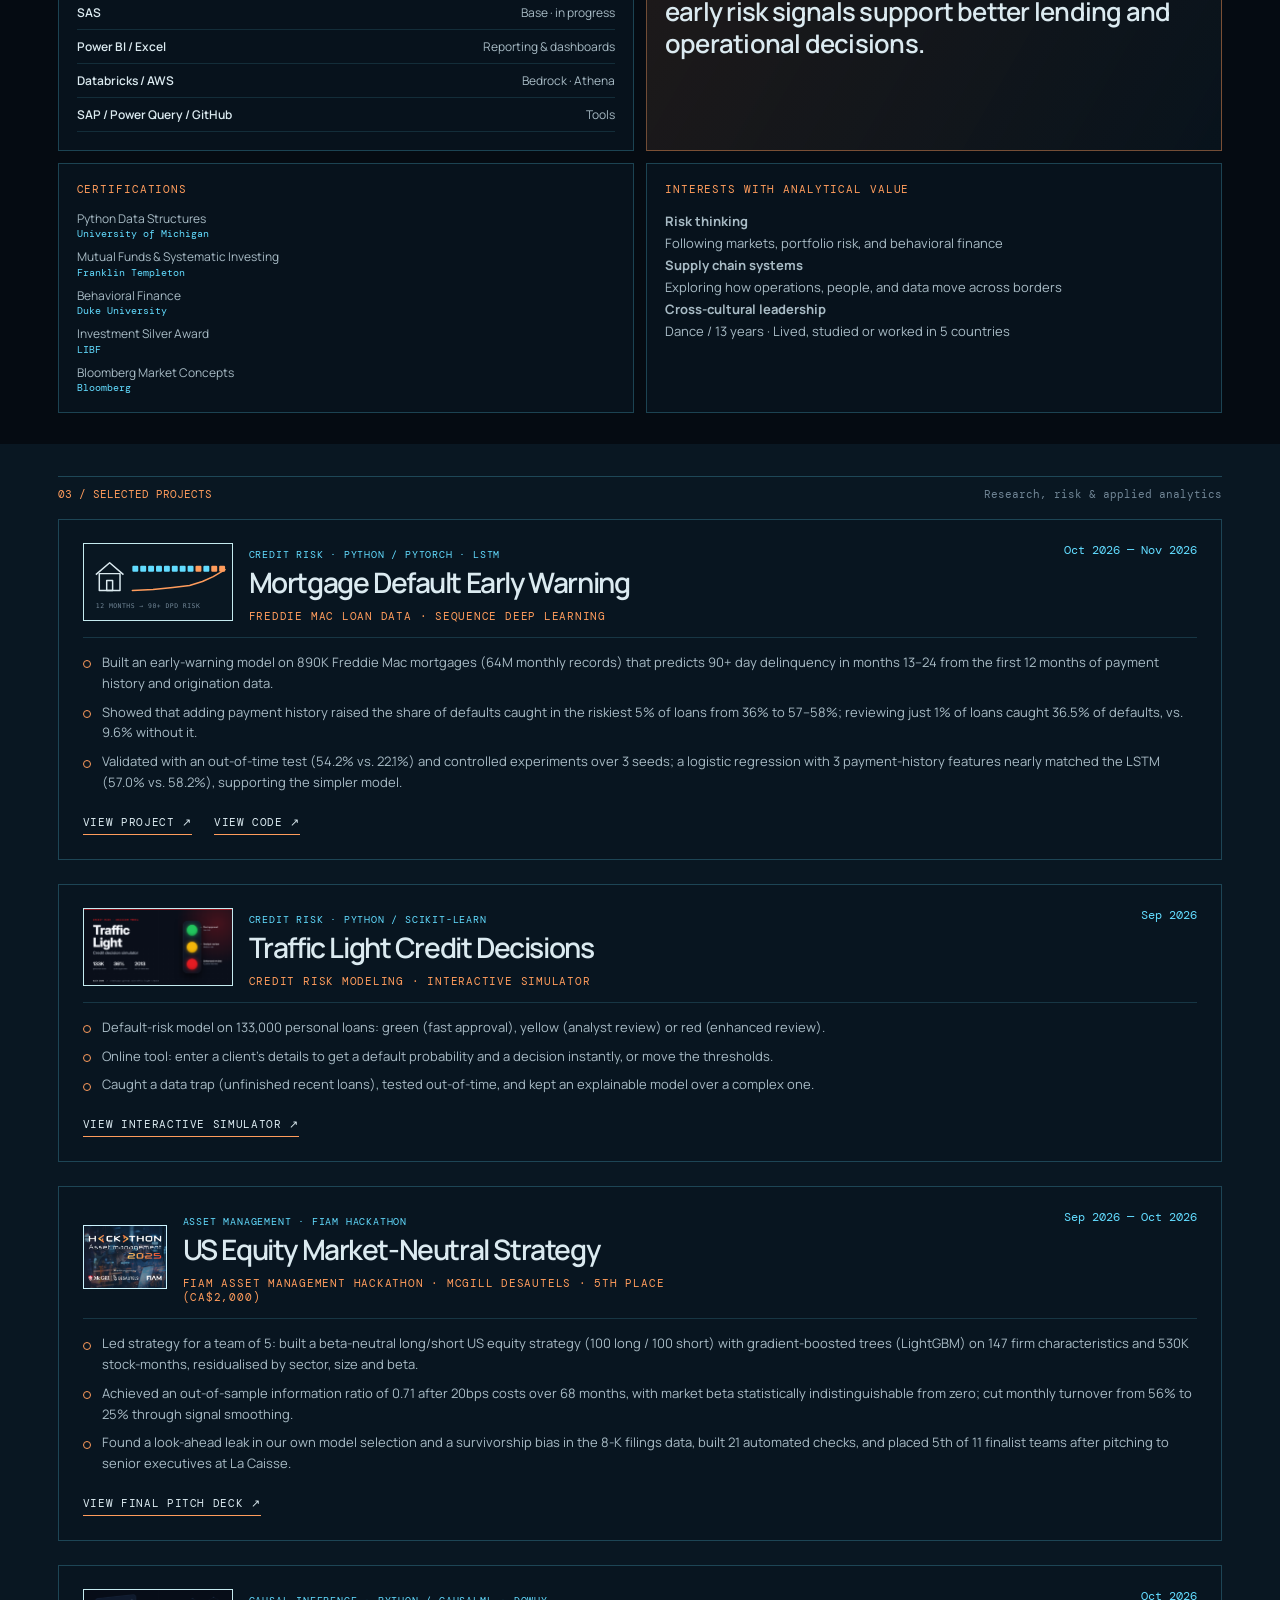
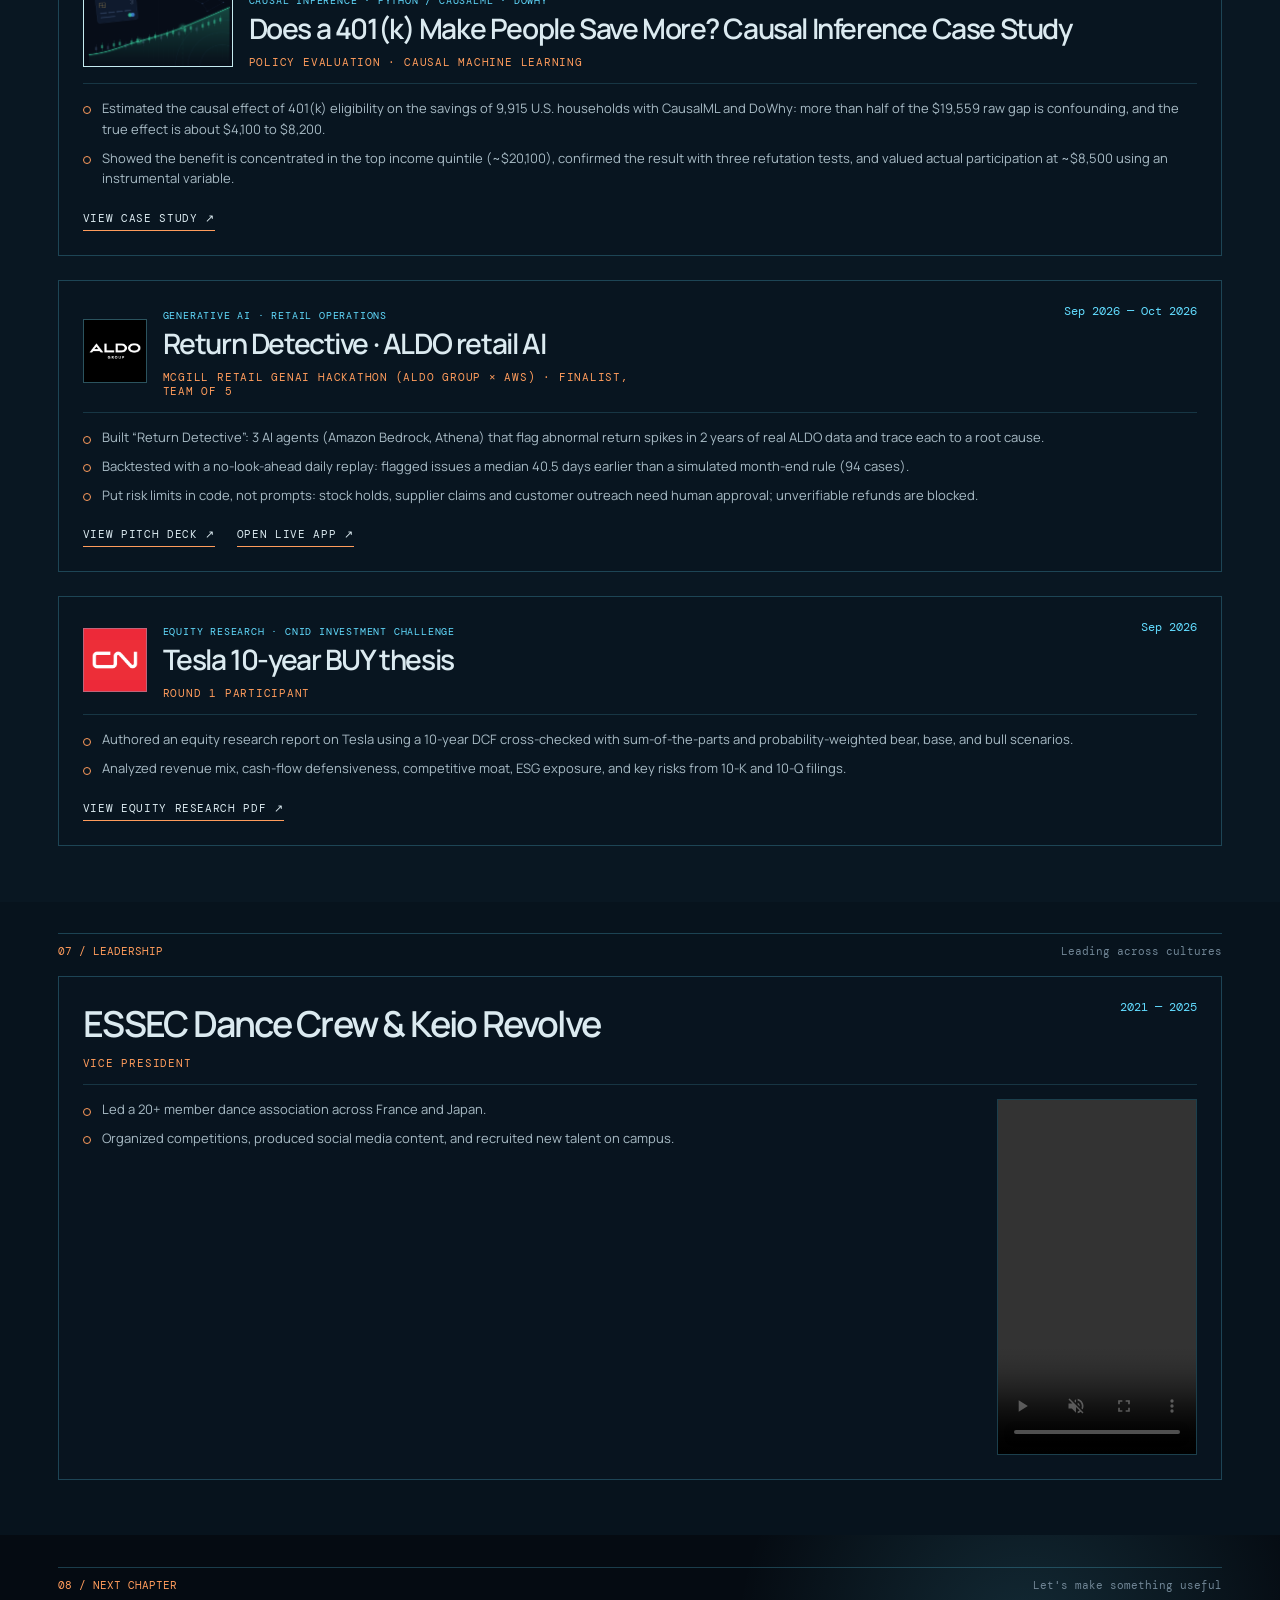
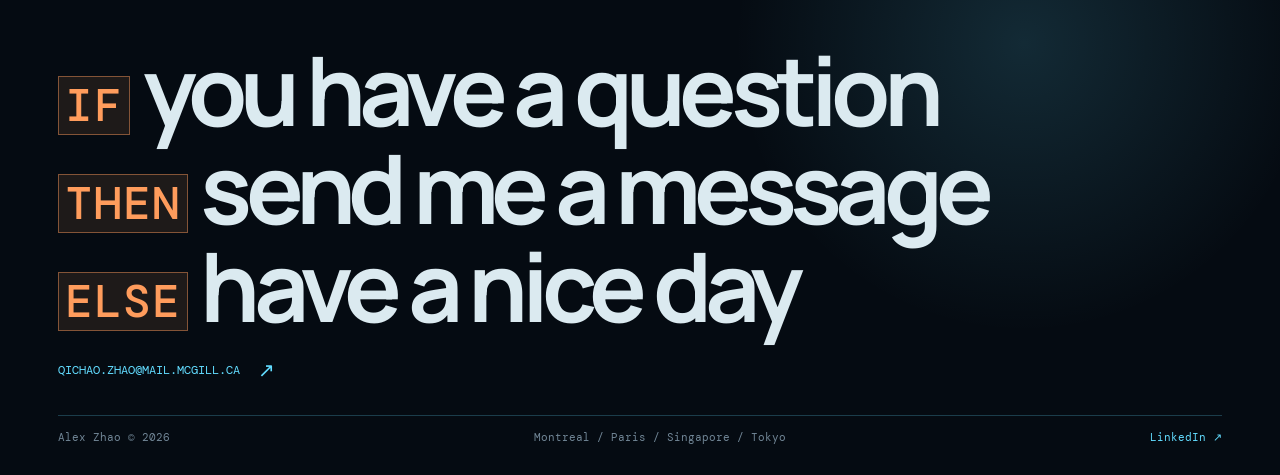
==== commit f9cbd10f: "Reposition portfolio around credit risk and multicultural analytics - Hero eyebrow and About rewritt" ====
--- a/index.html
+++ b/index.html
@@ -58,6 +58,7 @@
       .project-no { color:#8a8c84; font:12px 'DM Mono',monospace; }
       .project h3 { font-size:clamp(1.5rem,3.2vw,3.5rem); letter-spacing:-.06em; font-weight:600; }
       .project-tags { color:#75786e; font:10px 'DM Mono',monospace; text-transform:uppercase; line-height:1.7; }
+      @media (min-width:701px) { .experience-cards .project { grid-template-columns:10% 1fr 30% 40px; } }
       .project-arrow { justify-self:end; font-size:27px; }
       .stats { display:grid; grid-template-columns:repeat(3,1fr); gap:1px; background:var(--line); margin-top:85px; }
       .stat { background:var(--ink); padding:30px 24px; }
@@ -181,7 +182,7 @@
       .education-meta { margin-top:28px; }
       .education-school { color:var(--paper); font:600 20px Manrope,sans-serif; letter-spacing:-.045em; }
       .education-program { color:var(--acid); font:11px 'DM Mono',monospace; line-height:1.6; text-transform:uppercase; margin-top:9px; }
-      .education-detail { display:flex; justify-content:space-between; gap:10px; color:var(--muted); font:10px 'DM Mono',monospace; text-transform:uppercase; margin-top:25px; padding-top:13px; border-top:1px solid rgba(98,220,255,.15); }
+      .education-detail { display:flex; flex-wrap:wrap; justify-content:space-between; gap:10px; color:var(--muted); font:10px 'DM Mono',monospace; text-transform:uppercase; margin-top:25px; padding-top:13px; border-top:1px solid rgba(98,220,255,.15); }
       .experience-entry { margin-bottom:75px; border:1px solid var(--line); background:rgba(9,22,32,.72); padding:28px 30px 30px; }
       .experience-top { display:flex; justify-content:space-between; align-items:start; gap:25px; border-bottom:1px solid rgba(98,220,255,.16); padding-bottom:20px; margin-bottom:20px; }
       .experience-brand { display:flex; align-items:center; gap:16px; min-width:0; }
@@ -267,6 +268,7 @@
       .education-card { min-height:235px; padding:18px; }
       .education-meta { margin-top:18px; }
       .education-detail { margin-top:16px; padding-top:10px; }
+      .education-detail .education-dates { flex-basis:100%; }
       .experience-entry { margin-bottom:24px; padding:22px 24px 24px; }
       .experience-top { gap:18px; padding-bottom:14px; margin-bottom:14px; }
       .experience-points { gap:8px; }
@@ -583,21 +585,20 @@
     <div class="cursor"></div>
     <header class="topbar mercury-topbar"><div class="topbar-inner"><a class="logo" href="#top">AZ<span>×</span>26</a><nav aria-label="Primary navigation"><a href="#profile">Skills</a><a href="#work">Experience</a><a href="#education">Education</a><a href="#travel">Map</a><a href="#contact">Contact</a></nav><div class="language-toggle" aria-label="Language switcher"><button class="active" data-language="en">EN</button><button data-language="fr">FR</button></div><div class="menu-dot" aria-label="Available for opportunities"></div></div></header>
     <main id="top">
-      <section class="hero mercury-hero"><div class="hero-galaxy-background" aria-hidden="true"></div><div class="portrait-card"><div class="portrait-frame"><img src="profile.jpg" alt="Portrait of Alex Zhao" /></div></div><div class="hero-copy reveal"><div class="eyebrow">Multicultural strategy & technical analytics / Montreal — 2026</div><h1>Global<br />insight.<br /><em>Data clarity.</em></h1><div class="hero-bottom">Four languages. Five countries. One goal: connecting data, strategy and people to make better business decisions.</div></div><div class="scroll-note">Scroll to explore</div></section>
-      <section class="section" id="about"><div class="section-head"><span class="section-kicker">05 / The person behind the numbers</span><span class="section-index">About me</span></div><div class="intro reveal"><h2>Data.<br /><span>Strategy. People.</span></h2><div class="intro-copy"><p>Four languages. Five countries. One goal: connecting data, strategy and people to make better business decisions.</p>
-<p>I built a credit-decision simulator on 133K loans, advanced supply-chain strategy at Xiaomi France, and now lead a Rio Tinto analytics team. Quadrilingual; open to summer 2027 internships.</p><a class="button-link" href="mailto:qichao.zhao@mail.mcgill.ca">Start a conversation</a></div></div><div class="stats reveal"><div class="stat"><strong>04</strong><span>Languages spoken</span></div><div class="stat"><strong>03</strong><span>Core industries</span></div><div class="stat"><strong>05</strong><span>Countries lived, studied or worked in</span></div></div><div class="language-module reveal"><div class="language-heading"><span>Language module / live profile</span><span>04 channels active</span></div><div class="language-list"><div class="language-row"><span class="language-name">Chinese</span><span class="language-bar"><i style="--level:100%"></i></span><span class="language-level">Native</span></div><div class="language-row"><span class="language-name">English</span><span class="language-bar"><i style="--level:95%"></i></span>      <span class="language-level">Fluent · IELTS 7.5</span>
-</div><div class="language-row"><span class="language-name">French</span><span class="language-bar"><i style="--level:88%"></i></span><span class="language-level">Advanced · DELF B2</span></div><div class="language-row"><span class="language-name">Japanese</span><span class="language-bar"><i style="--level:82%"></i></span><span class="language-level">Advanced · JLPT N2</span></div></div></div></section>      <section class="section education-section" id="education"><div class="section-head"><span class="section-kicker">04 / Education</span><span class="section-index">Three ways of learning</span></div><div class="education-grid reveal"><article class="education-card"><div class="school-mark"><img src="https://upload.wikimedia.org/wikipedia/commons/1/11/Mcgill_univ_ca_logo.png" alt="McGill University logo" onerror="this.style.display='none';this.nextElementSibling.style.display='inline'" /><span>MG</span></div><div class="education-meta"><h3 class="education-school">McGill University</h3><p class="education-program">Master of Management Analytics (MMA)</p><div class="education-detail"><span>Montreal, Canada</span><span>Jul 2026 — Aug 2027</span></div></div></article><article class="education-card"><div class="school-mark essec-mark"><img src="https://upload.wikimedia.org/wikipedia/commons/9/98/ESSEC_Logo.svg" alt="ESSEC Business School blue logo" onerror="this.style.display='none';this.nextElementSibling.style.display='inline'" /><span>ESSEC</span></div><div class="education-meta"><h3 class="education-school">ESSEC Business School</h3><p class="education-program">Global BBA, Business Administration</p><div class="education-detail"><span>Paris &middot; Singapore</span><span>GPA 4.0 / 4.0</span></div></div></article><article class="education-card"><div class="school-mark keio-mark"><img src="https://upload.wikimedia.org/wikipedia/commons/a/a8/Keio_University_logo%2C_ja_1.svg" alt="Keio University large logo" onerror="this.style.display='none'" /></div><div class="education-meta"><h3 class="education-school">Keio University</h3><p class="education-program">Dual-degree exchange / Business</p><div class="education-detail"><span>Tokyo, Japan</span><span>Top 10% eligibility</span></div></div></article></div><p class="education-note">ESSEC Global BBA: Paris and Singapore · Dual-degree exchange at Keio University, Tokyo.</p></section>      <section class="section travel-section" id="travel"><div class="section-head"><span class="section-kicker">06 / Global footprint</span><span class="section-index">Where I have worked, studied and travelled</span></div><div class="travel-layout reveal"><div class="travel-map-wrap"><div id="travel-map" aria-label="Map showing work and study cities, China, and countries visited"></div><div class="map-caption"><span>WORK / STUDY / TRAVEL</span><span>NATURAL EARTH 110m · ALEX ZHAO</span></div></div><aside class="travel-list"><span class="travel-count">25</span><span class="travel-count-label">Countries visited</span><h3>Work, study<br />and connection.</h3><p class="global-perspective">I was born and raised in China, where I was schooled; Mandarin is my native language. I have studied or worked in France, Singapore, Japan and Canada, using French, English and Japanese. Travel adds a wider perspective.</p><div class="country-list"><span>China</span><span>Japan</span><span>Thailand</span><span>Hong Kong</span><span>Singapore</span><span>Macau</span><span>Canada</span><span>France</span><span>Belgium</span><span>Netherlands</span><span>Sweden</span><span>Norway</span><span>Denmark</span><span>Monaco</span><span>Italy</span><span>Spain</span><span>Vatican City</span><span>Romania</span><span>Austria</span><span>Switzerland</span><span>Germany</span><span>Latvia</span><span>Czechia</span><span>Poland</span><span>Hungary</span></div><div class="map-legend"><div class="legend-item"><i class="legend-symbol legend-work"></i><span>Work / study city</span></div><div class="legend-item"><i class="legend-symbol legend-origin"></i><span>Born and raised · Mandarin native</span></div><div class="legend-item"><i class="legend-symbol legend-travel"></i><span>Travelled country</span></div></div></aside></div></section>
+      <section class="hero mercury-hero"><div class="hero-galaxy-background" aria-hidden="true"></div><div class="portrait-card"><div class="portrait-frame"><img src="profile.jpg" alt="Portrait of Alex Zhao" /></div></div><div class="hero-copy reveal"><div class="eyebrow">Credit risk & multicultural analytics / Montreal — 2026</div><h1>Global<br />insight.<br /><em>Data clarity.</em></h1><div class="hero-bottom">Four languages. Five countries. One goal: connecting data, strategy and people to make better business decisions.</div></div><div class="scroll-note">Scroll to explore</div></section>
+      <section class="section" id="about"><div class="section-head"><span class="section-kicker">05 / The person behind the numbers</span><span class="section-index">About me</span></div><div class="intro reveal"><h2>Data.<br /><span>Strategy. People.</span></h2><div class="intro-copy"><p>I build credit-risk models — most recently an early-warning model on 890K Freddie Mac mortgages — placed 5th (CA$2,000) at the FIAM asset management hackathon, and lead a Rio Tinto analytics team. Quadrilingual, with study and work in China, France, Singapore, Japan and Canada; open to summer 2027 internships in Montreal.</p><a class="button-link" href="mailto:qichao.zhao@mail.mcgill.ca">Start a conversation</a></div></div><div class="stats reveal"><div class="stat"><strong>04</strong><span>Languages spoken</span></div><div class="stat"><strong>03</strong><span>Core industries</span></div><div class="stat"><strong>05</strong><span>Countries lived, studied or worked in</span></div></div><div class="language-module reveal"><div class="language-heading"><span>Language module / live profile</span><span>04 channels active</span></div><div class="language-list"><div class="language-row"><span class="language-name">Chinese</span><span class="language-bar"><i style="--level:100%"></i></span><span class="language-level">Native</span></div><div class="language-row"><span class="language-name">English</span><span class="language-bar"><i style="--level:95%"></i></span>      <span class="language-level">Fluent · IELTS 7.5</span>
+</div><div class="language-row"><span class="language-name">French</span><span class="language-bar"><i style="--level:88%"></i></span><span class="language-level">Advanced · DELF B2</span></div><div class="language-row"><span class="language-name">Japanese</span><span class="language-bar"><i style="--level:82%"></i></span><span class="language-level">Advanced · JLPT N2</span></div></div></div></section>      <section class="section education-section" id="education"><div class="section-head"><span class="section-kicker">04 / Education</span><span class="section-index">Three ways of learning</span></div><div class="education-grid reveal"><article class="education-card"><div class="school-mark"><img src="https://upload.wikimedia.org/wikipedia/commons/1/11/Mcgill_univ_ca_logo.png" alt="McGill University logo" onerror="this.style.display='none';this.nextElementSibling.style.display='inline'" /><span>MG</span></div><div class="education-meta"><h3 class="education-school">McGill University</h3><p class="education-program">Master of Management Analytics (MMA)</p><div class="education-detail"><span>Montreal, Canada</span><span>GPA 4.0 / 4.0</span><span class="education-dates">Jul 2026 — Dec 2027 (expected)</span></div></div></article><article class="education-card"><div class="school-mark essec-mark"><img src="https://upload.wikimedia.org/wikipedia/commons/9/98/ESSEC_Logo.svg" alt="ESSEC Business School blue logo" onerror="this.style.display='none';this.nextElementSibling.style.display='inline'" /><span>ESSEC</span></div><div class="education-meta"><h3 class="education-school">ESSEC Business School</h3><p class="education-program">Global BBA, Business Administration</p><div class="education-detail"><span>Paris &middot; Singapore</span><span>GPA 4.0 / 4.0</span></div></div></article><article class="education-card"><div class="school-mark keio-mark"><img src="https://upload.wikimedia.org/wikipedia/commons/a/a8/Keio_University_logo%2C_ja_1.svg" alt="Keio University large logo" onerror="this.style.display='none'" /></div><div class="education-meta"><h3 class="education-school">Keio University</h3><p class="education-program">Dual-degree exchange / Business</p><div class="education-detail"><span>Tokyo, Japan</span><span>Top 10% eligibility</span></div></div></article></div><p class="education-note">ESSEC Global BBA: Paris and Singapore · Dual-degree exchange at Keio University, Tokyo.</p></section>      <section class="section travel-section" id="travel"><div class="section-head"><span class="section-kicker">06 / Global footprint</span><span class="section-index">Where I have worked, studied and travelled</span></div><div class="travel-layout reveal"><div class="travel-map-wrap"><div id="travel-map" aria-label="Map showing work and study cities, China, and countries visited"></div><div class="map-caption"><span>WORK / STUDY / TRAVEL</span><span>NATURAL EARTH 110m · ALEX ZHAO</span></div></div><aside class="travel-list"><span class="travel-count">25</span><span class="travel-count-label">Countries visited</span><h3>Work, study<br />and connection.</h3><p class="global-perspective">I was born and raised in China, where I was schooled; Mandarin is my native language. I have studied or worked in France, Singapore, Japan and Canada, using French, English and Japanese. Travel adds a wider perspective.</p><div class="country-list"><span>China</span><span>Japan</span><span>Thailand</span><span>Hong Kong</span><span>Singapore</span><span>Macau</span><span>Canada</span><span>France</span><span>Belgium</span><span>Netherlands</span><span>Sweden</span><span>Norway</span><span>Denmark</span><span>Monaco</span><span>Italy</span><span>Spain</span><span>Vatican City</span><span>Romania</span><span>Austria</span><span>Switzerland</span><span>Germany</span><span>Latvia</span><span>Czechia</span><span>Poland</span><span>Hungary</span></div><div class="map-legend"><div class="legend-item"><i class="legend-symbol legend-work"></i><span>Work / study city</span></div><div class="legend-item"><i class="legend-symbol legend-origin"></i><span>Born and raised · Mandarin native</span></div><div class="legend-item"><i class="legend-symbol legend-travel"></i><span>Travelled country</span></div></div></aside></div></section>
             <section class="section work-section" id="work">
-        <div class="section-head"><span class="section-kicker">02 / Professional experience</span><span class="section-index">Multi-industry strategic impact</span></div>
+        <div class="section-head"><span class="section-kicker">02 / Professional experience</span><span class="section-index">Across industries and borders</span></div>
         <div class="experience-entry reveal rio-experience"><div class="experience-top"><div><h3 class="experience-title">Rio Tinto Aluminium &amp; Lithium</h3><p class="experience-subtitle">McGill MMA Capstone &middot; Team Lead &amp; Data Analytics Consultant</p></div><span class="experience-date experience-date-stack"><span>Montreal, QC</span><span>September 2026 &mdash; Present</span></span></div><ul class="experience-points"><li>Leading a ~1,000-hour engagement with Rio Tinto&#8217;s Data &amp; AI team and four client contacts to replace duplicated, inconsistently governed chatbot initiatives with one reusable Databricks platform.</li><li>Designing a proof-of-concept AI assistant that answers engineers&#8217; and site managers&#8217; questions from approved documents with traceable citations, governed access, and a user feedback loop.</li><li>Building an evaluation module for answer quality, citation quality, and failure cases; documenting a standard architecture and scaling recommendations for other product lines.</li></ul></div>
         <div class="experience-entry reveal grader-experience"><div class="experience-top"><div class="experience-brand"><div class="company-logo" aria-label="McGill University logo"><img src="https://upload.wikimedia.org/wikipedia/commons/1/11/Mcgill_univ_ca_logo.png" alt="McGill University logo" onerror="this.style.display='none';this.parentElement.textContent='MG'" /></div><div><h3 class="experience-title">McGill University &mdash; Desautels Faculty of Management</h3><p class="experience-subtitle">Grader &mdash; FINE 441 (Investment Management)</p></div></div><span class="experience-date experience-date-stack"><span>Montreal, QC</span><span>Sep 2026 &mdash; Present</span></span></div><ul class="experience-points"><li>Evaluated 100+ student assignments and financial models covering DCF valuation, CAPM, bond pricing and portfolio optimization.</li><li>Provided structured feedback on students&#8217; equity analysis and risk management calculations.</li></ul></div>
         <div class="experience-entry reveal"><div class="experience-top"><div><h3 class="experience-title">Xiaomi France / Paris, France</h3><p class="experience-subtitle">Aftersales &amp; Supply Chain Intern</p></div><span class="experience-date">Jul &mdash; Dec 2025</span></div><ul class="experience-points"><li>Developed a Python automation script for BOM distribution across Xiaomi HQ, France, and 10+ service stations, reducing turnaround time by 3 days (37%).</li><li>Managed Excel-based WIP tracking and daily logistics coordination across French and Spanish partners, cutting average delay from 8 to 3 days (62%).</li><li>Built Power BI dashboards for cross-brand product feature and aftersales performance analysis.</li><li>Conducted competitive supply chain research on Samsung, Daikin, and Hisense to identify supplier collaboration opportunities.</li></ul></div>
         <div class="experience-entry reveal"><div class="experience-top"><div><h3 class="experience-title">BlackRock Insight Experience / Tokyo, Japan</h3><p class="experience-subtitle">Institutional Asset Management Program</p></div><span class="experience-date">May 2024</span></div><ul class="experience-points"><li>Selected for a competitive program on institutional asset management.</li><li>Completed a team case study on Japanese pension fund management, strategic asset allocation, and liability-driven investment in a low-yield, aging-demographic environment.</li><li>Gained exposure to portfolio construction and risk analytics via the Aladdin platform.</li></ul></div>
         <div class="experience-entry reveal"><div class="experience-top"><div><h3 class="experience-title">HelloRide Global / Singapore</h3><p class="experience-subtitle">Marketing Intern</p></div><span class="experience-date">Jun &mdash; Sep 2022</span></div><ul class="experience-points"><li>Analyzed competitor strategies and market research to inform content strategy, growing Instagram from 0 to 2,000 followers in 4 months.</li><li>Used Excel pivot tables and VLOOKUP to identify market trends and user needs, improving monthly active users by 32%.</li><li>Secured a B2B market cooperation partnership with Huttons valued at SGD 100M through Singapore government liaison meetings.</li></ul></div>
-        <div class="reveal"><a class="project" href="#contact"><span class="project-no">01</span><h3>Supply chain, automated</h3><span class="project-tags">Python &middot; Process design &middot; Xiaomi France</span><span class="project-arrow">&#8599;</span></a><a class="project" href="#contact"><span class="project-no">02</span><h3>Performance, made visible</h3><span class="project-tags">Power BI &middot; Data storytelling &middot; Analytics</span><span class="project-arrow">&#8599;</span></a><a class="project" href="#contact"><span class="project-no">03</span><h3>Growth with a point of view</h3><span class="project-tags">Market research &middot; Strategy &middot; HelloRide</span><span class="project-arrow">&#8599;</span></a></div>
+        <div class="reveal experience-cards"><a class="project" href="#project-mortgage"><span class="project-no">01</span><h3>Credit risk, explained</h3><span class="project-tags">Python &middot; PD models &middot; Mortgage &amp; Traffic Light</span><span class="project-arrow">&#8599;</span></a><a class="project" href="#project-fiam"><span class="project-no">02</span><h3>Markets, systematically</h3><span class="project-tags">LightGBM &middot; Market-neutral &middot; FIAM 5th place</span><span class="project-arrow">&#8599;</span></a><a class="project" href="#travel"><span class="project-no">03</span><h3>Across cultures</h3><span class="project-tags">Xiaomi France &middot; BlackRock Tokyo &middot; HelloRide Singapore</span><span class="project-arrow">&#8599;</span></a></div>
       </section>
-      <section class="section profile-section" id="profile"><div class="section-head"><span class="section-kicker">01 / Skills & signals</span><span class="section-index">Strategy + analytics + execution</span></div><div class="profile-grid reveal"><div class="profile-panel"><h3>Technical stack</h3><div class="skill-line"><strong>Python</strong><span>Intermediate</span></div><div class="skill-line"><strong>SQL</strong><span>Advanced</span></div><div class="skill-line"><strong>Power BI</strong><span>Intermediate</span></div><div class="skill-line"><strong>Excel</strong><span>Advanced</span></div><div class="skill-line"><strong>SAP / Power Query / GitHub</strong><span>Working knowledge</span></div></div><div class="career-focus"><h3>Target analyst roles</h3><p>Interested in Target Risk Analyst and Supply Chain Analyst roles where risk signals, operational systems, and technical analytics support better decisions.</p></div><div class="profile-panel"><h3>Certifications</h3><div class="cert-list"><div>Python Data Structures<span>University of Michigan</span></div><div>Mutual Funds & Systematic Investing<span>Franklin Templeton</span></div><div>Behavioral Finance<span>Duke University</span></div><div>Investment Silver Award<span>LIBF</span></div><div>Bloomberg Market Concepts<span>Bloomberg</span></div></div></div><div class="profile-panel"><h3>Interests with analytical value</h3><p class="activity-copy"><strong>Risk thinking</strong><br />Following markets, portfolio risk, and behavioral finance<br /><strong>Supply chain systems</strong><br />Exploring how operations, people, and data move across borders<br /><strong>Cross-cultural leadership</strong><br />Dance / 13 years · 5 countries lived, studied or worked in</p></div></div></section>
-      <section class="section projects-section" id="projects"><div class="section-head"><span class="section-kicker">03 / Selected projects</span><span class="section-index">Research, risk & applied analytics</span></div><div class="experience-entry reveal"><div class="experience-top"><div><span class="project-tag">Equity research · CNID Investment Challenge</span><h3 class="experience-title project-title">Tesla 10-year BUY thesis</h3><p class="experience-subtitle project-subtitle">Round 1 participant · Sep 2026 — Present</p></div><span class="experience-date">September 2026 — Present</span></div><ul class="experience-points"><li>Authored an equity research report on Tesla using a 10-year DCF cross-checked with sum-of-the-parts and probability-weighted bear, base, and bull scenarios.</li><li>Analyzed revenue mix, cash-flow defensiveness, competitive moat, ESG exposure, and key risks from 10-K and 10-Q filings.</li></ul></div><div class="experience-entry reveal"><div class="experience-top"><div><span class="project-tag">Asset management · FIAM Hackathon</span><h3 class="experience-title project-title">Market-neutral portfolio construction</h3><p class="experience-subtitle project-subtitle">McGill Desautels · Participant · Sep 2026 — Present</p></div><span class="experience-date">September 2026 — Present</span></div><ul class="experience-points"><li>Building a market-neutral portfolio of 100–500 US equities using fundamental and alternative data with machine-learning and NLP signals.</li><li>Preparing a research report and investment deck for the finalist round, linking quantitative signals to portfolio risk and return.</li></ul></div><div class="experience-entry reveal"><div class="experience-top"><div><span class="project-tag">Generative AI · Retail operations</span><h3 class="experience-title project-title">Return Detective · ALDO retail AI</h3><p class="experience-subtitle project-subtitle">McGill Retail GenAI Hackathon (ALDO Group × AWS) · Finalist, team of 5</p></div><span class="experience-date">Sep 2026 — Oct 2026</span></div><ul class="experience-points"><li>Built “Return Detective”: 3 AI agents (Amazon Bedrock, Athena) that flag abnormal return spikes in 2 years of real ALDO data and trace each to a root cause.</li><li>Backtested with a no-look-ahead daily replay: flagged issues a median 40.5 days earlier than a simulated month-end rule (94 cases).</li><li>Put risk limits in code, not prompts: stock holds, supplier claims and customer outreach need human approval; unverifiable refunds are blocked.</li></ul><a class="project-link aldo-deck-link" href="aldo-return-detective-deck.pdf" target="_blank" rel="noreferrer">View pitch deck ↗</a><a class="project-link aldo-app-link" href="https://aldo-hackathonreturndetective-ljclhkcapxeuklmixdkgee.streamlit.app/" target="_blank" rel="noreferrer">Open live app ↗</a></div></section>
+      <section class="section profile-section" id="profile"><div class="section-head"><span class="section-kicker">01 / Skills & signals</span><span class="section-index">Strategy + analytics + execution</span></div><div class="profile-grid reveal"><div class="profile-panel"><h3>Technical stack</h3><div class="skill-line"><strong>Python</strong><span>pandas · scikit-learn · PyTorch · LightGBM</span></div><div class="skill-line"><strong>SQL</strong><span>Data querying &amp; analysis</span></div><div class="skill-line"><strong>SAS</strong><span>Base · in progress</span></div><div class="skill-line"><strong>Power BI / Excel</strong><span>Reporting &amp; dashboards</span></div><div class="skill-line"><strong>Databricks / AWS</strong><span>Bedrock · Athena</span></div><div class="skill-line"><strong>SAP / Power Query / GitHub</strong><span>Tools</span></div></div><div class="career-focus"><h3>Target analyst roles</h3><p>Interested in Target Risk Analyst and Supply Chain Analyst roles where risk signals, operational systems, and technical analytics support better decisions.</p></div><div class="profile-panel"><h3>Certifications</h3><div class="cert-list"><div>Python Data Structures<span>University of Michigan</span></div><div>Mutual Funds & Systematic Investing<span>Franklin Templeton</span></div><div>Behavioral Finance<span>Duke University</span></div><div>Investment Silver Award<span>LIBF</span></div><div>Bloomberg Market Concepts<span>Bloomberg</span></div></div></div><div class="profile-panel"><h3>Interests with analytical value</h3><p class="activity-copy"><strong>Risk thinking</strong><br />Following markets, portfolio risk, and behavioral finance<br /><strong>Supply chain systems</strong><br />Exploring how operations, people, and data move across borders<br /><strong>Cross-cultural leadership</strong><br />Dance / 13 years · 5 countries lived, studied or worked in</p></div></div></section>
+      <section class="section projects-section" id="projects"><div class="section-head"><span class="section-kicker">03 / Selected projects</span><span class="section-index">Research, risk & applied analytics</span></div><div class="experience-entry reveal" data-project="tesla"><div class="experience-top"><div><span class="project-tag">Equity research · CNID Investment Challenge</span><h3 class="experience-title project-title">Tesla 10-year BUY thesis</h3><p class="experience-subtitle project-subtitle">Round 1 participant</p></div><span class="experience-date">Sep 2026</span></div><ul class="experience-points"><li>Authored an equity research report on Tesla using a 10-year DCF cross-checked with sum-of-the-parts and probability-weighted bear, base, and bull scenarios.</li><li>Analyzed revenue mix, cash-flow defensiveness, competitive moat, ESG exposure, and key risks from 10-K and 10-Q filings.</li></ul></div><div class="experience-entry reveal" id="project-fiam" data-project="fiam"><div class="experience-top"><div><span class="project-tag">Asset management · FIAM Hackathon</span><h3 class="experience-title project-title">Market-neutral portfolio construction</h3><p class="experience-subtitle project-subtitle">FIAM Asset Management Hackathon · McGill Desautels · 5th place (CA$2,000)</p></div><span class="experience-date">Sep 2026 — Oct 2026</span></div><ul class="experience-points"><li>Building a market-neutral portfolio of 100–500 US equities using fundamental and alternative data with machine-learning and NLP signals.</li><li>Preparing a research report and investment deck for the finalist round, linking quantitative signals to portfolio risk and return.</li></ul></div><div class="experience-entry reveal" data-project="aldo"><div class="experience-top"><div><span class="project-tag">Generative AI · Retail operations</span><h3 class="experience-title project-title">Return Detective · ALDO retail AI</h3><p class="experience-subtitle project-subtitle">McGill Retail GenAI Hackathon (ALDO Group × AWS) · Finalist, team of 5</p></div><span class="experience-date">Sep 2026 — Oct 2026</span></div><ul class="experience-points"><li>Built “Return Detective”: 3 AI agents (Amazon Bedrock, Athena) that flag abnormal return spikes in 2 years of real ALDO data and trace each to a root cause.</li><li>Backtested with a no-look-ahead daily replay: flagged issues a median 40.5 days earlier than a simulated month-end rule (94 cases).</li><li>Put risk limits in code, not prompts: stock holds, supplier claims and customer outreach need human approval; unverifiable refunds are blocked.</li></ul><a class="project-link aldo-deck-link" href="aldo-return-detective-deck.pdf" target="_blank" rel="noreferrer">View pitch deck ↗</a><a class="project-link aldo-app-link" href="https://aldo-hackathonreturndetective-ljclhkcapxeuklmixdkgee.streamlit.app/" target="_blank" rel="noreferrer">Open live app ↗</a></div></section>
       <section class="section leadership-section" id="leadership"><div class="section-head"><span class="section-kicker">07 / Leadership</span><span class="section-index">Leading across cultures</span></div><div class="experience-entry reveal"><div class="experience-top"><div><h3 class="experience-title">ESSEC Dance Crew & Keio Revolve</h3><p class="experience-subtitle">Vice President</p></div><span class="experience-date">2021 — 2025</span></div><div class="leadership-body"><ul class="experience-points"><li>Led a 20+ member dance association across France and Japan.</li><li>Organized competitions, produced social media content, and recruited new talent on campus.</li></ul><video class="leadership-video" controls muted loop playsinline preload="metadata" aria-label="Alex Zhao dance reel"><source src="dance/op.mp4#t=0.1" type="video/mp4" /></video></div></div></section>
       <section class="section contact" id="contact"><div class="section-head"><span class="section-kicker">08 / Next chapter</span><span class="section-index">Let's make something useful</span></div><div class="reveal"><h2><span class="contact-keyword">IF</span> you have a question<br /><span class="contact-keyword">THEN</span> send me a message<br /><span class="contact-keyword">ELSE</span> have a nice day</h2><a class="button-link" href="mailto:qichao.zhao@mail.mcgill.ca">qichao.zhao@mail.mcgill.ca</a></div><footer class="contact-footer"><span>Alex Zhao © 2026</span><span>Montreal / Paris / Singapore / Tokyo</span><a href="https://www.linkedin.com/in/alex-zhao-7b45a8222/" target="_blank" rel="noreferrer">LinkedIn ↗</a></footer></section>
     </main>
@@ -613,7 +614,7 @@
       const projectLogos = [{ match: 'Tesla', source: 'cn-logo.png', fallback: 'CNID', className: 'logo-cn' }, { match: 'Market-neutral', source: 'fiam-logo.png', fallback: 'FIAM', className: 'logo-fiam' }, { match: 'ALDO', source: 'aldo-logo.png', fallback: 'ALDO', className: 'logo-aldo' }];
       document.querySelectorAll('.project-title').forEach((title) => { const logo = projectLogos.find((item) => title.textContent.includes(item.match)); if (!logo) return; const brand = document.createElement('div'); brand.className = 'project-brand'; const mark = document.createElement('div'); mark.className = `company-logo project-logo ${logo.className}`; mark.setAttribute('aria-label', `${logo.fallback} project logo`); const image = document.createElement('img'); image.src = logo.source; image.alt = `${logo.fallback} logo`; image.onerror = () => { image.remove(); mark.textContent = logo.fallback; }; mark.appendChild(image); title.parentElement.parentElement.insertBefore(brand, title.parentElement); brand.append(mark, title.parentElement); });
       document.querySelectorAll('#projects > .experience-entry').forEach((project) => project.classList.add('portfolio-project'));
-      const cnProject = document.querySelector('#projects > .portfolio-project');
+      const cnProject = document.querySelector('#projects [data-project="tesla"]');
       if (cnProject) { const pdfLink = document.createElement('a'); pdfLink.className = 'project-link cnid-project-link'; pdfLink.href = 'cnid-tesla-equity-research.pdf.pdf'; pdfLink.target = '_blank'; pdfLink.rel = 'noreferrer'; pdfLink.textContent = 'View equity research PDF ↗'; cnProject.appendChild(pdfLink); }
 
       const travelMap = L.map('travel-map', { worldCopyJump: true, minZoom: .25, zoomControl: true, scrollWheelZoom: true }).setView([20, 0], .25);
@@ -655,23 +656,23 @@
       const workStudyCities = [
         {
           name: 'Montreal', frenchName: 'Montréal', coordinates: [45.5019, -73.5674],
-          en: '<strong>McGill MMA</strong> · Jul 2026 — Aug 2027<br><strong>Rio Tinto capstone</strong> · September 2026 — Present<br><strong>FINE 441 Grader</strong> · Sep 2026 — Present<br><strong>Languages:</strong> English',
-          fr: '<strong>MMA de McGill</strong> · Juill. 2026 — Août 2027<br><strong>Projet intégrateur Rio Tinto</strong> · Septembre 2026 — Aujourd’hui<br><strong>Correcteur FINE 441</strong> · Sept. 2026 — Aujourd’hui<br><strong>Langue :</strong> anglais'
+          en: '<strong>McGill MMA</strong> · Jul 2026 — Dec 2027 (expected)<br><strong>Rio Tinto capstone</strong> · September 2026 — Present<br><strong>FINE 441 Grader</strong> · Sep 2026 — Present<br><strong>Languages:</strong> English',
+          fr: '<strong>MMA de McGill</strong> · Juill. 2026 — Déc. 2027 (prévu)<br><strong>Projet intégrateur Rio Tinto</strong> · Septembre 2026 — Aujourd’hui<br><strong>Correcteur FINE 441</strong> · Sept. 2026 — Aujourd’hui<br><strong>Langue :</strong> Anglais'
         },
         {
           name: 'Paris', frenchName: 'Paris', coordinates: [48.8566, 2.3522],
           en: '<strong>ESSEC Global BBA</strong> · Paris campus<br><strong>Xiaomi France</strong> · Aftersales & Supply Chain Intern · Jul — Dec 2025<br><strong>Languages:</strong> French, English',
-          fr: '<strong>Global BBA de l’ESSEC</strong> · Campus de Paris<br><strong>Xiaomi France</strong> · Stage après-vente et chaîne d’approvisionnement · Juill. — Déc. 2025<br><strong>Langues :</strong> français, anglais'
+          fr: '<strong>Global BBA de l’ESSEC</strong> · Campus de Paris<br><strong>Xiaomi France</strong> · Stage après-vente et chaîne d’approvisionnement · Juill. — Déc. 2025<br><strong>Langues :</strong> Français, Anglais'
         },
         {
           name: 'Singapore', frenchName: 'Singapour', coordinates: [1.3521, 103.8198],
           en: '<strong>ESSEC</strong> · Asia-Pacific campus<br><strong>HelloRide</strong> · Marketing Intern · Jun — Sep 2022<br><strong>Language:</strong> English',
-          fr: '<strong>ESSEC</strong> · Campus Asie-Pacifique<br><strong>HelloRide</strong> · Stage en marketing · Juin — Sept. 2022<br><strong>Langue :</strong> anglais'
+          fr: '<strong>ESSEC</strong> · Campus Asie-Pacifique<br><strong>HelloRide</strong> · Stage en marketing · Juin — Sept. 2022<br><strong>Langue :</strong> Anglais'
         },
         {
           name: 'Tokyo', frenchName: 'Tokyo', coordinates: [35.6762, 139.6503],
           en: '<strong>Keio University</strong> · Dual-degree exchange<br><strong>BlackRock Insight Experience</strong> · May 2024<br><strong>Languages:</strong> Japanese, English<br>Japanese heritage on my mother’s side',
-          fr: '<strong>Université Keio</strong> · Échange en double diplôme<br><strong>BlackRock Insight Experience</strong> · Mai 2024<br><strong>Langues :</strong> japonais, anglais<br>Héritage japonais du côté maternel'
+          fr: '<strong>Université Keio</strong> · Échange en double diplôme<br><strong>BlackRock Insight Experience</strong> · Mai 2024<br><strong>Langues :</strong> Japonais, Anglais<br>Héritage japonais du côté maternel'
         }
       ];
       const renderCityMarkers = (language) => {
@@ -703,52 +704,59 @@
       const orderedSections = ['profile', 'work', 'projects', 'education', 'about', 'travel', 'leadership', 'contact'];
       const mainContent = document.querySelector('main');
       const heroSection = mainContent.querySelector('.hero');
-      const legacyProjectList = document.querySelector('#work > .reveal:has(.project)');
-      if (legacyProjectList) legacyProjectList.remove();
       orderedSections.forEach((id) => mainContent.appendChild(document.getElementById(id)));
       mainContent.insertBefore(heroSection, mainContent.firstChild);
 
       const translations = {
         en: {
-          '.hero .eyebrow':'Multicultural strategy & technical analytics / Montreal — 2026', '.hero h1':'Global<br />insight.<br /><em>Data clarity.</em>', '.hero .hero-bottom':'Four languages. Five countries. One goal: connecting data, strategy and people to make better business decisions.', '.scroll-note':'Scroll to explore',
+          '.hero .eyebrow':'Credit risk & multicultural analytics / Montreal — 2026', '.hero h1':'Global<br />insight.<br /><em>Data clarity.</em>', '.hero .hero-bottom':'Four languages. Five countries. One goal: connecting data, strategy and people to make better business decisions.', '.scroll-note':'Scroll to explore',
           '#profile .section-kicker':'01 / Skills & signals', '#profile .section-index':'Strategy + analytics + execution', '#profile .profile-panel:nth-child(1) h3':'Technical stack', '#profile .profile-panel:nth-child(3) h3':'Certifications', '#profile .profile-panel:nth-child(4) h3':'Interests with analytical value', '#profile .career-focus h3':'Target analyst roles', '#profile .career-focus p':'Interested in Target Risk Analyst and Supply Chain Analyst roles where risk signals, operational systems, and technical analytics support better decisions.',
-          '#work .section-kicker':'02 / Professional experience', '#work .section-index':'Multi-industry strategic impact', '#projects .section-kicker':'03 / Selected projects', '#projects .section-index':'Research, risk & applied analytics', '#education .section-kicker':'04 / Education', '#education .section-index':'Three ways of learning', '#about .section-kicker':'05 / The person behind the numbers', '#about .section-index':'About me', '#travel .section-kicker':'06 / Global footprint', '#travel .section-index':'Places that shaped my view', '#contact .section-kicker':'08 / Next chapter', '#contact .section-index':"Let's make something useful",
-          '#about h2':'Data.<br><span>Strategy. People.</span>', '#about .intro-copy p:nth-child(1)':'Four languages. Five countries. One goal: connecting data, strategy and people to make better business decisions.', '#about .intro-copy p:nth-child(2)':'I built a credit-decision simulator on 133K loans, advanced supply-chain strategy at Xiaomi France, and now lead a Rio Tinto analytics team. Quadrilingual; open to summer 2027 internships.', '#about .button-link':'Start a conversation',
+          '#work .section-kicker':'02 / Professional experience', '#work .section-index':'Across industries and borders', '#projects .section-kicker':'03 / Selected projects', '#projects .section-index':'Research, risk & applied analytics', '#education .section-kicker':'04 / Education', '#education .section-index':'Three ways of learning', '#about .section-kicker':'05 / The person behind the numbers', '#about .section-index':'About me', '#travel .section-kicker':'06 / Global footprint', '#travel .section-index':'Places that shaped my view', '#contact .section-kicker':'08 / Next chapter', '#contact .section-index':"Let's make something useful",
+          '#about h2':'Data.<br><span>Strategy. People.</span>', '#about .intro-copy p':'I build credit-risk models — most recently an early-warning model on 890K Freddie Mac mortgages — placed 5th (CA$2,000) at the FIAM asset management hackathon, and lead a Rio Tinto analytics team. Quadrilingual, with study and work in China, France, Singapore, Japan and Canada; open to summer 2027 internships in Montreal.', '#about .button-link':'Start a conversation',
           '.language-heading span:nth-child(1)':'Language module / live profile', '#travel .travel-count-label':'Countries visited', '#travel .travel-list h3':'Field notes<br>from the world.', '#travel .global-perspective':'My travels have given me an international perspective — I see problems across cultures, markets, and ways of thinking.', '#travel .map-caption span:nth-child(1)':'VISITED COUNTRIES / 25', '#travel .map-caption span:nth-child(2)':'DATASET: ALEX ZHAO', '#leadership .section-kicker':'06 / Leadership', '#leadership .section-index':'Leading across cultures', '#leadership .experience-subtitle':'Vice President', '#leadership .experience-points li:nth-child(1)':'Led a 20+ member dance association across France and Japan.', '#leadership .experience-points li:nth-child(2)':'Organized competitions, produced social media content, and recruited new talent on campus.', '#contact h2':'<span class="contact-keyword">IF</span> you have a question<br><span class="contact-keyword">THEN</span> send me a message<br><span class="contact-keyword">ELSE</span> have a nice day', '#contact .button-link':'qichao.zhao@mail.mcgill.ca'
           ,'.topbar nav a:nth-child(1)':'Skills', '.topbar nav a:nth-child(2)':'Experience', '.topbar nav a:nth-child(3)':'Education', '.topbar nav a:nth-child(4)':'Map', '.topbar nav a:nth-child(5)':'Contact', '.language-heading span:nth-child(2)':'04 channels active', '#education .education-note':'ESSEC Global BBA: Paris and Singapore · Dual-degree exchange at Keio University, Tokyo.', '#profile .profile-panel:nth-child(3) .activity-copy':'<strong>ESSEC Dance Crew & Keio Revolve — Vice President</strong><br>2021 — 2025<br>Led a 20+ member dance association across two countries; organized competitions, produced social media content, and recruited new talent.', '#profile .profile-panel:nth-child(4) .activity-copy':'<strong>Risk thinking</strong><br>Following markets, portfolio risk, and behavioral finance<br><strong>Supply chain systems</strong><br>Exploring how operations, people, and data move across borders<br><strong>Cross-cultural leadership</strong><br>Dance / 13 years · 5 countries lived, studied or worked in'
         },
         fr: {
-          '.hero .eyebrow':'Chaîne d\'approvisionnement & analyse de données / Montréal — 2026', '.hero h1':'Perspective<br />mondiale.<br /><em>Clarté des données.</em>', '.hero .hero-bottom':'Quatre langues. Cinq pays. Un objectif : relier les données, la stratégie et les personnes pour éclairer de meilleures décisions d’affaires.', '.scroll-note':'Faire défiler pour explorer',
-          '#profile .section-kicker':'01 / Compétences & signaux', '#profile .section-index':'Outils, preuves et énergie', '#profile .profile-panel:nth-child(1) h3':'Compétences techniques', '#profile .profile-panel:nth-child(3) h3':'Certifications', '#profile .profile-panel:nth-child(4) h3':'Intérêts à valeur analytique', '#profile .career-focus h3':'Postes ciblés', '#profile .career-focus p':'Intérêt pour des postes d’analyste en gestion des risques et en chaîne d’approvisionnement, où les signaux de risque, les systèmes opérationnels et l’analyse technique soutiennent de meilleures décisions.',
-          '#work .section-kicker':'02 / Expérience professionnelle', '#work .section-index':'Quand l’analyse devient action', '#projects .section-kicker':'03 / Projets sélectionnés', '#projects .section-index':'Recherche, risque & analytique appliquée', '#education .section-kicker':'04 / Formation', '#education .section-index':'Trois façons d’apprendre', '#about .section-kicker':'05 / La personne derrière les chiffres', '#about .section-index':'À propos', '#travel .section-kicker':'06 / Empreinte mondiale', '#travel .section-index':'Les lieux qui ont façonné mon regard', '#contact .section-kicker':'08 / Prochaine étape', '#contact .section-index':'Créons quelque chose d\'utile',
-          '#about h2':'Données.<br><span>Stratégie. Humain.</span>', '#about .intro-copy p:nth-child(1)':'Quatre langues. Cinq pays. Un objectif : relier les données, la stratégie et les personnes pour éclairer de meilleures décisions d’affaires.', '#about .intro-copy p:nth-child(2)':"J’ai créé un simulateur de décision de crédit sur 133 000 prêts, contribué à la stratégie de chaîne d’approvisionnement chez Xiaomi France et dirige aujourd’hui une équipe d’analytique pour Rio Tinto. Quadrilingue; disponible pour des stages à l’été 2027.", '#about .button-link':'Entamer une conversation',
-          '.language-heading span:nth-child(1)':'Profil linguistique / en direct', '#travel .travel-count-label':'Pays visités', '#travel .travel-list h3':'Notes de terrain<br>à travers le monde.', '#travel .global-perspective':'Mes voyages m’ont donné une perspective internationale : je comprends les problèmes à travers différentes cultures, marchés et façons de penser.', '#travel .map-caption span:nth-child(1)':'PAYS VISITÉS / 25', '#travel .map-caption span:nth-child(2)':'DONNÉES : ALEX ZHAO', '#leadership .section-kicker':'06 / Leadership', '#leadership .section-index':'Diriger entre les cultures', '#leadership .experience-subtitle':'Vice-président', '#leadership .experience-points li:nth-child(1)':'Direction d’une association de danse de plus de 20 membres en France et au Japon.', '#leadership .experience-points li:nth-child(2)':'Organisation de compétitions, création de contenu pour les réseaux sociaux et recrutement de nouveaux talents.', '#contact h2':'<span class="contact-keyword">SI</span> vous avez une question<br><span class="contact-keyword">ALORS</span> écrivez-moi<br><span class="contact-keyword">SINON</span> bonne journée', '#contact .button-link':'qichao.zhao@mail.mcgill.ca'
-          ,'.topbar nav a:nth-child(1)':'Compétences', '.topbar nav a:nth-child(2)':'Expérience', '.topbar nav a:nth-child(3)':'Formation', '.topbar nav a:nth-child(4)':'Carte', '.topbar nav a:nth-child(5)':'Contact', '.language-heading span:nth-child(2)':'04 langues actives', '#education .education-note':'Programme Global BBA de l&#8217;ESSEC : Paris et Singapour · Échange en double diplôme à l’Université Keio, Tokyo.', '#profile .profile-panel:nth-child(3) .activity-copy':'<strong>ESSEC Dance Crew & Keio Revolve — Vice-président</strong><br>2021 — 2025<br>Direction d’une association de danse de plus de 20 membres dans deux pays ; organisation de compétitions et création de contenu.', '#profile .profile-panel:nth-child(4) .activity-copy':'<strong>Réflexion sur le risque</strong><br>Marchés, risque de portefeuille et finance comportementale<br><strong>Systèmes de chaîne d’approvisionnement</strong><br>Opérations, personnes et données au-delà des frontières<br><strong>Leadership interculturel</strong><br>Danse / 13 ans · 5 pays de r&#233;sidence, d&#8217;&#233;tudes ou de travail'
+          '.hero .eyebrow':'Risque de crédit & analytique multiculturelle / Montréal — 2026', '.hero h1':'Perspective<br />mondiale.<br /><em>Clarté des données.</em>', '.hero .hero-bottom':'Quatre langues. Cinq pays. Un objectif : relier les données, la stratégie et les personnes pour éclairer de meilleures décisions d’affaires.', '.scroll-note':'Faire défiler pour explorer',
+          '#profile .section-kicker':'01 / Compétences & signaux', '#profile .section-index':'Outils, preuves et énergie', '#profile .profile-panel:nth-child(1) h3':'Compétences techniques', '#profile .profile-panel:nth-child(3) h3':'Certifications', '#profile .profile-panel:nth-child(4) h3':'Intérêts à valeur analytique', '#profile .career-focus h3':'Postes visés', '#profile .career-focus p':'Intérêt pour des postes d’analyste en gestion des risques et en chaîne d’approvisionnement, où les signaux de risque, les systèmes opérationnels et l’analyse technique soutiennent de meilleures décisions.',
+          '#work .section-kicker':'02 / Expérience professionnelle', '#work .section-index':'À travers les secteurs et les frontières', '#projects .section-kicker':'03 / Projets sélectionnés', '#projects .section-index':'Recherche, risque & analytique appliquée', '#education .section-kicker':'04 / Formation', '#education .section-index':'Trois façons d’apprendre', '#about .section-kicker':'05 / La personne derrière les chiffres', '#about .section-index':'À propos', '#travel .section-kicker':'06 / Empreinte mondiale', '#travel .section-index':'Les lieux qui ont façonné mon regard', '#contact .section-kicker':'08 / Prochaine étape', '#contact .section-index':'Créons quelque chose d\'utile',
+          '#about h2':'Données.<br><span>Stratégie. Humain.</span>', '#about .intro-copy p':"Je construis des modèles de risque de crédit — dernièrement, un modèle d’alerte précoce sur 890 000 prêts hypothécaires Freddie Mac —, j’ai terminé 5e (2 000 $ CA) au hackathon FIAM en gestion d’actifs et je dirige une équipe d’analytique pour Rio Tinto. Quadrilingue, j’ai étudié et travaillé en Chine, en France, à Singapour, au Japon et au Canada ; disponible pour un stage à l’été 2027 à Montréal.", '#about .button-link':'Commencer une conversation',
+          '.language-heading span:nth-child(1)':'Module linguistique / profil', '#travel .travel-count-label':'Pays visités', '#travel .travel-list h3':'Notes de terrain<br>à travers le monde.', '#travel .global-perspective':'Mes voyages m’ont donné une perspective internationale : je comprends les problèmes à travers différentes cultures, marchés et façons de penser.', '#travel .map-caption span:nth-child(1)':'PAYS VISITÉS / 25', '#travel .map-caption span:nth-child(2)':'DONNÉES : ALEX ZHAO', '#leadership .section-kicker':'06 / Leadership', '#leadership .section-index':'Diriger entre les cultures', '#leadership .experience-subtitle':'Vice-président', '#leadership .experience-points li:nth-child(1)':'Direction d’une association de danse de plus de 20 membres en France et au Japon.', '#leadership .experience-points li:nth-child(2)':'Organisation de compétitions, création de contenu pour les réseaux sociaux et recrutement de nouveaux talents.', '#contact h2':'<span class="contact-keyword">SI</span> vous avez une question<br><span class="contact-keyword">ALORS</span> écrivez-moi<br><span class="contact-keyword">SINON</span> bonne journée', '#contact .button-link':'qichao.zhao@mail.mcgill.ca'
+          ,'.topbar nav a:nth-child(1)':'Compétences', '.topbar nav a:nth-child(2)':'Expérience', '.topbar nav a:nth-child(3)':'Formation', '.topbar nav a:nth-child(4)':'Carte', '.topbar nav a:nth-child(5)':'Contact', '.language-heading span:nth-child(2)':'04 langues actives', '#education .education-note':'Programme Global BBA de l&#8217;ESSEC : Paris et Singapour · Échange en double diplôme à l’Université Keio, Tokyo.', '#profile .profile-panel:nth-child(3) .activity-copy':'<strong>ESSEC Dance Crew & Keio Revolve — Vice-président</strong><br>2021 — 2025<br>Direction d’une association de danse de plus de 20 membres dans deux pays ; organisation de compétitions et création de contenu.', '#profile .profile-panel:nth-child(4) .activity-copy':'<strong>Réflexion sur le risque</strong><br>Marchés, risque de portefeuille et finance comportementale<br><strong>Systèmes de chaîne d’approvisionnement</strong><br>Opérations, personnes et données au-delà des frontières<br><strong>Leadership interculturel</strong><br>Danse / 13 ans · 5 pays de r&#233;sidence, d&#8217;&#233;tudes ou de travail'
         }
       };
       const setText = (selector, value) => { const element = document.querySelector(selector); if (element) element.innerHTML = value; };
       const setList = (selector, values) => document.querySelectorAll(selector).forEach((element, index) => { if (values[index] !== undefined) element.innerHTML = values[index]; });
       const applyLanguage = (language) => {
         Object.entries(translations[language]).forEach(([selector, value]) => setText(selector, value));
-        setText('#about .intro-copy p:nth-child(2)', language === 'fr' ? "Je m'intéresse particulièrement à l'analytique du risque de crédit et de la chaîne d'approvisionnement : transformer les données en signaux de risque précoces et construire des analyses transparentes pour soutenir les décisions de prêt, d'opérations et d'affaires." : "I'm especially interested in credit risk and supply chain analytics: turning data into early risk signals and building transparent analysis that supports lending, operations and business decisions.");
         const isFrench = language === 'fr';
-        setList('#profile .skill-line span', isFrench ? ['Intermédiaire', 'Avancé', 'Intermédiaire', 'Avancé', 'Connaissances pratiques'] : ['Intermediate', 'Advanced', 'Intermediate', 'Advanced', 'Working knowledge']);
+        setList('#profile .skill-line span', isFrench ? ['pandas · scikit-learn · PyTorch · LightGBM', 'Requêtes et analyse de données', 'Base · en cours', 'Rapports et tableaux de bord', 'Bedrock · Athena', 'Outils'] : ['pandas · scikit-learn · PyTorch · LightGBM', 'Data querying &amp; analysis', 'Base · in progress', 'Reporting &amp; dashboards', 'Bedrock · Athena', 'Tools']);
+        setList('#work .project h3', isFrench ? ['Le risque de crédit, expliqué', 'Les marchés, avec méthode', 'Entre les cultures'] : ['Credit risk, explained', 'Markets, systematically', 'Across cultures']);
+        setList('#work .project-tags', isFrench ? ['Python &middot; Modèles de PD &middot; Hypothécaire &amp; Traffic Light', 'LightGBM &middot; Market-neutral &middot; FIAM 5e place', 'Xiaomi France &middot; BlackRock Tokyo &middot; HelloRide Singapour'] : ['Python &middot; PD models &middot; Mortgage &amp; Traffic Light', 'LightGBM &middot; Market-neutral &middot; FIAM 5th place', 'Xiaomi France &middot; BlackRock Tokyo &middot; HelloRide Singapore']);
         setList('#about .language-name', isFrench ? ['Chinois', 'Anglais', 'Français', 'Japonais'] : ['Chinese', 'English', 'French', 'Japanese']);
         setList('#about .language-level', isFrench ? ['Langue maternelle', 'Courant · IELTS 7.5', 'Avancé · DELF B2', 'Avancé · JLPT N2'] : ['Native', 'Fluent · IELTS 7.5', 'Advanced · DELF B2', 'Advanced · JLPT N2']);
-        setList('#about .stat span', isFrench ? ['Langues parlées', 'Secteurs d’activité clés', 'Pays de r&#233;sidence, d&#8217;&#233;tudes ou de travail'] : ['Languages spoken', 'Core industries', 'Countries lived, studied or worked in']);
+        setList('#about .stat span', isFrench ? ['Langues parlées', 'Secteurs clés', 'Pays de r&#233;sidence, d&#8217;&#233;tudes ou de travail'] : ['Languages spoken', 'Core industries', 'Countries lived, studied or worked in']);
         setList('#travel .country-list span', isFrench ? ['Chine', 'Japon', 'Thaïlande', 'Hong Kong', 'Singapour', 'Macao', 'Canada', 'France', 'Belgique', 'Pays-Bas', 'Suède', 'Norvège', 'Danemark', 'Monaco', 'Italie', 'Espagne', 'Vatican', 'Roumanie', 'Autriche', 'Suisse', 'Allemagne', 'Lettonie', 'Tchéquie', 'Pologne', 'Hongrie'] : ['China', 'Japan', 'Thailand', 'Hong Kong', 'Singapore', 'Macau', 'Canada', 'France', 'Belgium', 'Netherlands', 'Sweden', 'Norway', 'Denmark', 'Monaco', 'Italy', 'Spain', 'Vatican City', 'Romania', 'Austria', 'Switzerland', 'Germany', 'Latvia', 'Czechia', 'Poland', 'Hungary']);
         setList('#education .education-program', isFrench ? ['Master en analytique de gestion (MMA)', 'BBA international, administration des affaires', 'Échange en double diplôme / commerce'] : ['Master of Management Analytics (MMA)', 'Global BBA, Business Administration', 'Dual-degree exchange / Business']);
+        setText('#education .education-dates', isFrench ? 'Juill. 2026 — Déc. 2027 (prévu)' : 'Jul 2026 — Dec 2027 (expected)');
+        setText('#education .education-card:nth-child(3) .education-detail span:last-child', isFrench ? 'Admissibilité top 10 %' : 'Top 10% eligibility');
         setList('#education .education-detail span:first-child', isFrench ? ['Montréal, Canada', 'Paris &middot; Singapour', 'Tokyo, Japon'] : ['Montreal, Canada', 'Paris &middot; Singapore', 'Tokyo, Japan']);
-        setList('#projects > .portfolio-project .experience-date', isFrench ? ['Sept. 2026 — Aujourd’hui', 'Sept. 2026 — Aujourd’hui', 'Sept. 2026 — Aujourd’hui'] : ['Sep 2026 — Present', 'Sep 2026 — Present', 'Sep 2026 — Present']);
-        setList('#projects > .portfolio-project .experience-title', isFrench ? ['Thèse d’achat à 10 ans sur Tesla', 'Construction d’un portefeuille neutre au marché', 'Return Detective · IA retail pour ALDO'] : ['Tesla 10-year BUY thesis', 'Market-neutral portfolio construction', 'Return Detective · ALDO retail AI']);
-        setList('#projects > .portfolio-project .experience-subtitle', isFrench ? ['Challenge d’investissement CNID 2026–2027 · Recherche actions Tesla', 'McGill Desautels · Participant · Hackathon FIAM · Sept. 2026 — Aujourd’hui', 'Hackathon McGill Retail GenAI (ALDO Group × AWS) · Finaliste, équipe de 5'] : ['CNID Investment Challenge 2026–2027 · Tesla equity research', 'McGill Desautels · Participant · FIAM Asset Management Hackathon · Sep 2026 — Present', 'McGill Retail GenAI Hackathon (ALDO Group × AWS) · Finalist, team of 5']);
-        setList('#projects > .portfolio-project .project-tag', isFrench ? ['Recherche actions · Challenge d’investissement CNID 2026–2027', 'Gestion d’actifs · Hackathon FIAM', 'IA générative · Opérations retail'] : ['Equity research · CNID Investment Challenge 2026–2027', 'Asset management · FIAM Hackathon', 'Generative AI · Retail operations']);
-        const firstProject = document.querySelector('#projects > .portfolio-project');
-        if (firstProject && !firstProject.dataset.cnidBulletFixed) {
-          firstProject.querySelector('.experience-points li:nth-child(2)')?.remove();
-          firstProject.dataset.cnidBulletFixed = 'true';
-        }
-        setList('#projects > .portfolio-project .experience-points li', isFrench ? ['Th&#232;se d&#8217;achat sur 10 ans &#224; partir des rapports 10-K et 10-Q, test&#233;e selon des sc&#233;narios baissier, central et haussier (DCF et somme des parties).', 'Construction d&#8217;un portefeuille market-neutral de 100 &#224; 500 actions am&#233;ricaines avec des donn&#233;es fondamentales et alternatives, ainsi que des signaux de machine learning et de NLP.', 'Pr&#233;paration d&#8217;un rapport de recherche et d&#8217;une pr&#233;sentation d&#8217;investissement reliant les signaux quantitatifs au risque et au rendement du portefeuille.', 'Conception de « Return Detective » : 3 agents IA (Amazon Bedrock, Athena) qui détectent les pics anormaux de retours sur 2 ans de données réelles d’ALDO et remontent chacun à sa cause racine.', 'Backtest par rejeu quotidien sans information future : problèmes signalés en médiane 40,5 jours plus tôt qu’une règle simulée de fin de mois (94 cas).', 'Limites de risque inscrites dans le code, pas dans les prompts : blocage de stock, réclamations fournisseurs et contact client exigent une approbation humaine; les remboursements invérifiables sont bloqués.'] : ['Wrote a 10-year BUY thesis from 10-K / 10-Q filings, tested under bear, base and bull scenarios (DCF and SOTP).', 'Building a market-neutral portfolio of 100–500 US equities using fundamental and alternative data with machine-learning and NLP signals.', 'Preparing a research report and investment deck for the finalist round, linking quantitative signals to portfolio risk and return.', 'Built “Return Detective”: 3 AI agents (Amazon Bedrock, Athena) that flag abnormal return spikes in 2 years of real ALDO data and trace each to a root cause.', 'Backtested with a no-look-ahead daily replay: flagged issues a median 40.5 days earlier than a simulated month-end rule (94 cases).', 'Put risk limits in code, not prompts: stock holds, supplier claims and customer outreach need human approval; unverifiable refunds are blocked.']);
+        const staticProjects = isFrench ? {
+          tesla: { tag: 'Recherche actions · Challenge d’investissement CNID 2026–2027', title: 'Thèse d’achat à 10 ans sur Tesla', subtitle: 'Participant, 1re ronde', date: 'Sept. 2026', points: ['Thèse d’achat sur 10 ans à partir des rapports 10-K et 10-Q, testée selon des scénarios baissier, central et haussier (DCF et somme des parties).'] },
+          fiam: { tag: 'Gestion d’actifs · Hackathon FIAM', date: 'Sept. 2026 — Oct. 2026' },
+          aldo: { tag: 'IA générative · Opérations retail', date: 'Sept. 2026 — Oct. 2026' }
+        } : {
+          tesla: { tag: 'Equity research · CNID Investment Challenge 2026–2027', title: 'Tesla 10-year BUY thesis', subtitle: 'Round 1 participant', date: 'Sep 2026', points: ['Wrote a 10-year BUY thesis from 10-K / 10-Q filings, tested under bear, base and bull scenarios (DCF and SOTP).'] },
+          fiam: { tag: 'Asset management · FIAM Hackathon', date: 'Sep 2026 — Oct 2026' },
+          aldo: { tag: 'Generative AI · Retail operations', date: 'Sep 2026 — Oct 2026' }
+        };
+        Object.entries(staticProjects).forEach(([key, item]) => {
+          const project = document.querySelector(`#projects [data-project="${key}"]`);
+          if (!project) return;
+          const fields = { tag: '.project-tag', title: '.experience-title', subtitle: '.experience-subtitle', date: '.experience-date' };
+          Object.entries(fields).forEach(([field, selector]) => { const element = project.querySelector(selector); if (element && item[field] !== undefined) element.innerHTML = item[field]; });
+          if (item.points) project.querySelector('.experience-points').innerHTML = item.points.map((point) => `<li>${point}</li>`).join('');
+        });
         setList('#work .experience-subtitle', isFrench ? ['Stagiaire après-vente & chaîne d’approvisionnement', 'Programme de gestion d’actifs institutionnels', 'Stagiaire marketing', 'Correcteur — FINE 441 (Gestion des investissements)'] : ['Aftersales & Supply Chain Intern', 'Institutional Asset Management Program', 'Marketing Intern', 'Grader — FINE 441 (Investment Management)']);
         if (isFrench) {
           document.querySelectorAll('#projects .experience-points li').forEach((element) => { element.innerHTML = element.innerHTML.replace('market-neutral', 'neutre au marché').replace('machine learning', 'apprentissage automatique').replace('NLP', 'traitement du langage naturel').replace('retail', 'commerce de détail').replace('Data & AI', 'Données & IA').replace('chatbot', 'robot conversationnel').replace('feedback', 'retours').replace('de apprentissage', 'd’apprentissage'); });
@@ -759,7 +767,7 @@
         setList('#travel .map-legend div', isFrench ? ['Pays visité', 'Marqueur de ville / territoire'] : ['Country visited', 'City / territory marker']);
         setText('#projects .cnid-project-link', isFrench ? 'Voir le rapport de recherche actions PDF ↗' : 'View equity research PDF ↗');
         setText('#travel .travel-count-label', isFrench ? 'Pays visités' : 'Countries visited');
-        setText('#travel .map-caption span:nth-child(2)', isFrench ? 'DONNÉES : ALEX ZHAO' : 'DATASET: ALEX ZHAO');
+        setText('#travel .map-caption span:nth-child(2)', isFrench ? 'DONNÉES : ALEX ZHAO' : 'DATASET: ALEX ZHAO');
         document.title = isFrench ? 'Alex Zhao | Stratégie multiculturelle & analytique' : 'Alex Zhao | Multicultural Strategy & Analytics';
         document.querySelector('meta[name="description"]').setAttribute('content', isFrench ? 'Alex Zhao — stratégie multiculturelle, analytique d’affaires, opérations interculturelles et analyse technique.' : 'Alex Zhao — quadrilingual strategy, business analytics, cross-cultural operations, and technical analytics.');
         document.body.dataset.language = language;
@@ -782,63 +790,29 @@
     <script>
       const latestResume = {
         en: {
-          heroEyebrow: 'Multicultural strategy & technical analytics / Montreal — 2026',
+          heroEyebrow: 'Credit risk & multicultural analytics / Montreal — 2026',
           heroBottom: 'Four languages. Five countries. One goal: connecting data, strategy and people to make better business decisions.',
           aboutHeading: 'Data.<br /><span>Strategy. People.</span>',
-          aboutOne: 'Four languages. Five countries. One goal: connecting data, strategy and people to make better business decisions.',
-          aboutTwo: 'I built a credit-decision simulator on 133K loans, advanced supply-chain strategy at Xiaomi France, and now lead a Rio Tinto analytics team. Quadrilingual; open to summer 2027 internships.',
-          workHead: '02 / Professional experience',
-          workIndex: 'Risk, analytics & execution',
-          projectsHead: '03 / Analytics & finance projects',
-          projectsIndex: 'Models, research & applied AI',
+          aboutText: 'I build credit-risk models — most recently an early-warning model on 890K Freddie Mac mortgages — placed 5th (CA$2,000) at the FIAM asset management hackathon, and lead a Rio Tinto analytics team. Quadrilingual, with study and work in China, France, Singapore, Japan and Canada; open to summer 2027 internships in Montreal.',
           educationNote: 'ESSEC Global BBA: Paris and Singapore · Keio University exchange, Tokyo, selected on academic standing (top 10% eligibility).',
           focus: 'Interested in credit risk and supply chain analytics roles where transparent models and early risk signals support better lending and operational decisions.',
-          work: [
-            ['Rio Tinto - Aluminium & Lithium / Montreal, QC', 'Team Lead & Data Analytics Consultant · McGill MMA Capstone', 'September 2026 \u2014 Present', ['Leading a ~1,000-hour engagement with Rio Tinto Data & AI and four client stakeholders.', 'Designing a governed Databricks AI agent grounded in decades of historical data across all business units, with traceable outputs.', 'Preparing an evaluation framework covering answer accuracy, citation quality, and failure cases before recommendation use.']],
-            ['McGill University - Desautels Faculty of Management / Montreal, QC', 'Grader - FINE 441 (Investment Management)', 'Sep 2026 - Present', ['Reviewed 100+ student financial models covering bond pricing, DCF, CAPM, and portfolio optimization.', 'Provided structured feedback on risk management calculations and equity analysis.']],
-            ['Xiaomi France / Paris, France', 'Aftersales & Supply Chain Intern', 'Jul 2025 - Dec 2025', ['Automated bill-of-materials distribution across Xiaomi HQ, France, and 10+ service stations with Python, cutting turnaround time by 3 days (37%).', 'Owned the Excel WIP tracker across partners and reduced average repair delay from 8 to 3 days (62%).', 'Built Power BI dashboards used in weekly aftersales performance decisions.']],
-            ['BlackRock Insight Program / Tokyo, Japan', 'Institutional Asset Management', 'May 2024', ['Led a case study on a Japanese pension fund\'s asset allocation and LDI strategy under low yields and an aging population.', 'Gained exposure to fixed income risk analytics and portfolio construction on Aladdin.']]
-          ],
-          projects: [
-            ['Credit risk · Python / scikit-learn', 'Traffic Light Credit Decisions', 'Sep 2026', ['Default-risk model on 133,000 personal loans: green (fast approval), yellow (analyst review) or red (enhanced review).', 'Online tool: enter a client’s details to get a default probability and a decision instantly, or move the thresholds.', 'Caught a data trap (unfinished recent loans), tested out-of-time, and kept an explainable model over a complex one.'], 'alexkyoya.github.io/traffic-light-credit/app/'],
-            ['Asset management · FIAM Hackathon', 'Market-neutral portfolio construction', 'Sep 2026 - Present', ['Developing machine-learning and NLP signals for a market-neutral portfolio of 100-500 US equities.']],
-            ['Fundamental research · CNID Investment Challenge 2026/2027', 'Tesla 10-year BUY thesis', 'Sep 2026 - Present', ['Building a 10-year BUY thesis from 10-K and 10-Q filings, with DCF cross-checked against SOTP and weighted scenarios.', 'Analyzing downside risk, revenue composition, and cash-flow resilience.']]
-          ]
         },
         fr: {
-          heroEyebrow: 'Modélisation du risque de crédit & validation de modèles / Montréal - 2026',
-          heroBottom: 'Quatre langues. Cinq pays. Un objectif : relier les données, la stratégie et les personnes pour éclairer de meilleures décisions d’affaires.',
+          heroEyebrow: 'Risque de crédit & analytique multiculturelle / Montréal — 2026',
+          heroBottom: 'Quatre langues. Cinq pays. Un objectif : relier les données, la stratégie et les personnes pour éclairer de meilleures décisions d’affaires.',
           aboutHeading: 'Données.<br /><span>Stratégie. Humain.</span>',
-          aboutOne: 'Quatre langues. Cinq pays. Un objectif : relier les données, la stratégie et les personnes pour éclairer de meilleures décisions d’affaires.',
-          aboutTwo: "J’ai créé un simulateur de décision de crédit sur 133 000 prêts, contribué à la stratégie de chaîne d’approvisionnement chez Xiaomi France et dirige aujourd’hui une équipe d’analytique pour Rio Tinto. Quadrilingue; disponible pour des stages à l’été 2027.",
-          workHead: '02 / Expérience professionnelle',
-          workIndex: 'Risque, analytique & exécution',
-          projectsHead: '03 / Projets en analytique et finance',
-          projectsIndex: 'Modèles, recherche & IA appliquée',
-          educationNote: 'Global BBA à l’ESSEC : Paris et Singapour · Échange à l’Université Keio, Tokyo, sélectionné sur la base du dossier scolaire (top 10 %).',
+          aboutText: "Je construis des modèles de risque de crédit — dernièrement, un modèle d’alerte précoce sur 890 000 prêts hypothécaires Freddie Mac —, j’ai terminé 5e (2 000 $ CA) au hackathon FIAM en gestion d’actifs et je dirige une équipe d’analytique pour Rio Tinto. Quadrilingue, j’ai étudié et travaillé en Chine, en France, à Singapour, au Japon et au Canada ; disponible pour un stage à l’été 2027 à Montréal.",
+          educationNote: 'Global BBA à l’ESSEC : Paris et Singapour · Échange à l’Université Keio, Tokyo, sélectionné sur la base du dossier scolaire (top 10 %).',
           focus: 'Intérêt pour les postes en analytique du risque de crédit et de la chaîne d’approvisionnement, où des modèles transparents et des signaux de risque précoces soutiennent de meilleures décisions de crédit et d’opérations.',
-          work: [
-            ['Rio Tinto - Aluminium et Lithium / Montréal, QC', 'Chef d’équipe et consultant en analytique de données · Projet intégrateur MMA McGill', 'Septembre 2026 \u2014 Aujourd\u2019hui', ['Dirige un mandat d’environ 1 000 heures avec l’équipe Données et IA de Rio Tinto et quatre parties prenantes.', 'Conçoit un agent Databricks gouverné, alimenté par des décennies de données historiques de toutes les unités d’affaires, avec des réponses traçables.', 'Prépare un cadre d’évaluation couvrant l’exactitude, la qualité des citations et les cas d’échec avant l’utilisation des recommandations.']],
-            ['Université McGill - Faculté de gestion Desautels / Montréal, QC', 'Correcteur - FINE 441 (Gestion de placements)', 'Sept. 2026 - aujourd’hui', ['Révise plus de 100 modèles financiers portant sur les obligations, le DCF, le MEDAF et l’optimisation de portefeuille.', 'Fournit une rétroaction structurée sur les calculs de gestion des risques et les analyses d’actions.']],
-            ['Xiaomi France / Paris, France', 'Stagiaire, service après-vente et chaîne d’approvisionnement', 'Juill. 2025 - Déc. 2025', ['Automatise la distribution des nomenclatures entre le siège, Xiaomi France et plus de 10 centres avec Python, réduisant le traitement de 3 jours (37 %).', 'Gère le suivi Excel des travaux en cours et réduit le délai moyen de réparation de 8 à 3 jours (62 %).', 'Conçoit des tableaux de bord Power BI utilisés pour les décisions hebdomadaires de performance après-vente.']],
-            ['Programme Insight de BlackRock / Tokyo, Japon', 'Gestion d’actifs institutionnels', 'Mai 2024', ['Dirige une étude de cas sur l’allocation d’actifs et la stratégie LDI d’une caisse de retraite japonaise dans un contexte de taux bas et de vieillissement.', 'Découvre l’analyse des risques de titres à revenu fixe et la construction de portefeuille sur Aladdin.']]
-          ],
-          projects: [
-            ['Risque de crédit · Python / scikit-learn', 'Feu vert, feu jaune, feu rouge - Décisions de crédit', 'Sept. 2026', ['Modèle de risque de défaut sur 133 000 prêts personnels : vert (approbation rapide), jaune (revue par un analyste) ou rouge (revue approfondie).', 'Outil en ligne : saisissez le profil d’un client pour obtenir instantanément une probabilité de défaut et une décision, ou déplacez les seuils.', 'Repéré un piège de données (prêts récents non terminés), testé hors période et retenu un modèle explicable plutôt qu’un modèle complexe.'], 'alexkyoya.github.io/traffic-light-credit/app/'],
-            ['Gestion d’actifs · Hackathon FIAM', 'Construction d’un portefeuille neutre au marché', 'Sept. 2026 - aujourd’hui', ['Développe des signaux d’apprentissage automatique et de TALN pour un portefeuille neutre au marché de 100 à 500 actions américaines.']],
-            ['Recherche fondamentale · CNID Investment Challenge 2026-2027', 'Thèse d’achat à 10 ans sur Tesla', 'Sept. 2026 - aujourd’hui', ['Élabore une thèse d’achat à 10 ans à partir des rapports 10-K et 10-Q, avec un DCF recoupé par une SOTP et des scénarios pondérés.', 'Analyse les risques baissiers, la composition des revenus et la résilience des flux de trésorerie.']]
-          ]
         }
       };
 
-      const latestEntry = (entry, isProject = false) => `<div class="experience-entry reveal"><div class="experience-top"><div>${isProject ? `<span class="project-tag">${entry[0]}</span>` : ''}<h3 class="experience-title ${isProject ? 'project-title' : ''}">${entry[1]}</h3><p class="experience-subtitle">${isProject ? '' : entry[0]}</p></div><span class="experience-date">${entry[2]}</span></div><ul class="experience-points">${entry[3].map((point) => `<li>${point}</li>`).join('')}</ul>${entry[4] ? `<a class="project-link" href="https://${entry[4]}" target="_blank" rel="noreferrer">View live simulator ↗</a>` : ''}</div>`;
       const renderLatestResume = (language) => {
         const content = latestResume[language];
         document.querySelector('.hero .eyebrow').textContent = content.heroEyebrow;
         document.querySelector('.hero .hero-bottom').textContent = content.heroBottom;
         document.querySelector('#about h2').innerHTML = content.aboutHeading;
-        document.querySelector('#about .intro-copy p:nth-child(1)').textContent = content.aboutOne;
-        document.querySelector('#about .intro-copy p:nth-child(2)').textContent = content.aboutTwo;
+        document.querySelector('#about .intro-copy p').textContent = content.aboutText;
         document.querySelector('#education .education-note').textContent = content.educationNote;
         document.querySelector('#profile .career-focus p').textContent = content.focus;
         const fiamProject = Array.from(document.querySelectorAll('#projects .experience-entry'))
@@ -850,8 +824,8 @@
           fiamTitle.textContent = language === 'fr' ? 'Stratégie actions américaines market-neutral' : 'US Equity Market-Neutral Strategy';
           fiamSubtitle.textContent = language === 'fr' ? 'Hackathon FIAM en gestion d’actifs · McGill Desautels · 5e place (2 000 $ CA)' : 'FIAM Asset Management Hackathon · McGill Desautels · 5th place (CA$2,000)';
           const fiamDescription = language === 'fr' ? [
-            'Dirigé la stratégie d’une équipe de 5 : conçu une stratégie long/short neutre en beta sur actions américaines (100 longs / 100 shorts) avec des arbres de gradient boosting (LightGBM) sur 147 caractéristiques d’entreprises et 530 000 observations titre-mois, résidualisée par secteur, taille et beta.',
-            'Obtenu un ratio d’information hors échantillon de 0,71 après 20 points de base de coûts sur 68 mois, avec un beta de marché statistiquement indiscernable de zéro; réduit la rotation mensuelle de 56 % à 25 % par lissage du signal.',
+            'Dirigé la stratégie d’une équipe de 5 : conçu une stratégie long/short neutre en beta sur actions américaines (100 longs / 100 shorts) avec des arbres de gradient boosting (LightGBM) sur 147 caractéristiques d’entreprises et 530 000 observations titre-mois, résidualisée par secteur, taille et beta.',
+            'Obtenu un ratio d’information hors échantillon de 0,71 après 20 points de base de coûts sur 68 mois, avec un beta de marché statistiquement indiscernable de zéro ; réduit la rotation mensuelle de 56 % à 25 % par lissage du signal.',
             'Repéré une fuite d’information future dans notre propre sélection de modèle et un biais de survie dans les données de déclarations 8-K, mis en place 21 contrôles automatisés, et terminé 5e sur 11 équipes finalistes après une présentation devant des cadres supérieurs de La Caisse.'
           ] : [
             'Led strategy for a team of 5: built a beta-neutral long/short US equity strategy (100 long / 100 short) with gradient-boosted trees (LightGBM) on 147 firm characteristics and 530K stock-months, residualised by sector, size and beta.',
@@ -888,8 +862,8 @@
           subtitle: 'Modélisation du risque de crédit · Simulateur interactif',
           date: 'Sept. 2026',
           points: [
-            'Modèle de risque de défaut sur 133 000 prêts personnels : vert (approbation rapide), jaune (revue par un analyste) ou rouge (revue approfondie).',
-            'Outil en ligne : saisissez le profil d’un client pour obtenir instantanément une probabilité de défaut et une décision, ou déplacez les seuils.',
+            'Modèle de risque de défaut sur 133 000 prêts personnels : vert (approbation rapide), jaune (revue par un analyste) ou rouge (revue approfondie).',
+            'Outil en ligne : saisissez le profil d’un client pour obtenir instantanément une probabilité de défaut et une décision, ou déplacez les seuils.',
             'Repéré un piège de données (prêts récents non terminés), testé hors période et retenu un modèle explicable plutôt qu’un modèle complexe.'
           ],
           link: 'Voir le simulateur interactif ↗'
@@ -922,11 +896,11 @@
         }
         const causalProjectContent = language === 'fr' ? {
           tag: 'INFÉRENCE CAUSALE · PYTHON / CAUSALML · DOWHY',
-          title: 'Le 401(k) fait-il épargner davantage ? Étude d’inférence causale',
+          title: 'Le 401(k) fait-il épargner davantage ? Étude d’inférence causale',
           subtitle: 'ÉVALUATION DE POLITIQUES · APPRENTISSAGE AUTOMATIQUE CAUSAL',
           date: 'Oct. 2026',
           points: [
-            'Estimé l’effet causal de l’admissibilité au 401(k) sur l’épargne de 9 915 ménages américains avec CausalML et DoWhy : plus de la moitié de l’écart brut de 19 559 $ vient de facteurs confondants ; l’effet réel est d’environ 4 100 $ à 8 200 $.',
+            'Estimé l’effet causal de l’admissibilité au 401(k) sur l’épargne de 9 915 ménages américains avec CausalML et DoWhy : plus de la moitié de l’écart brut de 19 559 $ vient de facteurs confondants ; l’effet réel est d’environ 4 100 $ à 8 200 $.',
             'Montré que le gain se concentre dans le quintile de revenu le plus élevé (~20 100 $), confirmé le résultat par trois tests de réfutation, et estimé la valeur de la participation à ~8 500 $ par variable instrumentale.'
           ],
           link: 'VOIR L’ÉTUDE DE CAS ↗'
@@ -952,6 +926,7 @@
         if (!mortgageProject) {
           mortgageProject = document.createElement('div');
           mortgageProject.className = 'experience-entry reveal latest-mortgage-project';
+          mortgageProject.id = 'project-mortgage';
           trafficProject.insertAdjacentElement('beforebegin', mortgageProject);
           observer.observe(mortgageProject);
         }
@@ -959,11 +934,11 @@
           tag: 'RISQUE DE CRÉDIT · PYTHON / PYTORCH · LSTM',
           title: 'Alerte précoce de défaut hypothécaire',
           subtitle: 'DONNÉES FREDDIE MAC · APPRENTISSAGE PROFOND SÉQUENTIEL',
-          date: 'Oct. 2026',
+          date: 'Oct. 2026 — Nov. 2026',
           points: [
-            'Conçu un LSTM (PyTorch) qui lit 12 mois d’historique de paiement de 889 676 prêts hypothécaires Freddie Mac pour signaler ceux susceptibles d’atteindre 90+ jours de retard l’année suivante.',
-            'Capté 58,2 % des défauts dans les 5 % de prêts les plus risqués contre 36,0 % pour la régression logistique (ROC-AUC 0,903 contre 0,849); résultat maintenu sur un test hors période (54,2 % contre 22,1 %).',
-            'Mené des expériences contrôlées sur 3 graines : 6 mois d’historique suffisent, les poids de classe gonflent les taux de défaut prédits jusqu’à 35×, et le modèle rate les chocs soudains comme les ouragans de 2017.'
+            'Conçu un modèle d’alerte précoce sur 890 000 prêts hypothécaires Freddie Mac (64 M d’observations mensuelles) qui prédit un retard de 90 jours et plus aux mois 13 à 24 à partir des 12 premiers mois d’historique de paiement et des données d’octroi.',
+            'Montré que l’historique de paiement fait passer la part des défauts captés dans les 5 % de prêts les plus risqués de 36 % à 57–58 % ; en examinant seulement 1 % des prêts, on capte 36,5 % des défauts, contre 9,6 % sans cet historique.',
+            'Validé par un test hors période (54,2 % contre 22,1 %) et des expériences contrôlées sur 3 graines aléatoires ; une régression logistique avec 3 variables d’historique égale presque le LSTM (57,0 % contre 58,2 %), ce qui appuie le modèle plus simple.'
           ],
           link: 'VOIR LE PROJET ↗',
           code: 'VOIR LE CODE ↗'
@@ -971,11 +946,11 @@
           tag: 'CREDIT RISK · PYTHON / PYTORCH · LSTM',
           title: 'Mortgage Default Early Warning',
           subtitle: 'FREDDIE MAC LOAN DATA · SEQUENCE DEEP LEARNING',
-          date: 'Oct 2026',
+          date: 'Oct 2026 — Nov 2026',
           points: [
-            'Built an LSTM (PyTorch) that reads 12 months of payment history on 889,676 Freddie Mac mortgages to flag loans likely to go 90+ days delinquent in the following year.',
-            'Caught 58.2% of defaults in the riskiest 5% of loans vs. 36.0% for logistic regression (ROC-AUC 0.903 vs. 0.849); held up on an out-of-time test (54.2% vs. 22.1%).',
-            'Ran controlled experiments over 3 seeds: 6 months of history is enough, class weights inflated predicted default rates up to 35×, and the model misses sudden shocks such as the 2017 hurricanes.'
+            'Built an early-warning model on 890K Freddie Mac mortgages (64M monthly records) that predicts 90+ day delinquency in months 13–24 from the first 12 months of payment history and origination data.',
+            'Showed that adding payment history raised the share of defaults caught in the riskiest 5% of loans from 36% to 57–58%; reviewing just 1% of loans caught 36.5% of defaults, vs. 9.6% without it.',
+            'Validated with an out-of-time test (54.2% vs. 22.1%) and controlled experiments over 3 seeds; a logistic regression with 3 payment-history features nearly matched the LSTM (57.0% vs. 58.2%), supporting the simpler model.'
           ],
           link: 'VIEW PROJECT ↗',
           code: 'VIEW CODE ↗'
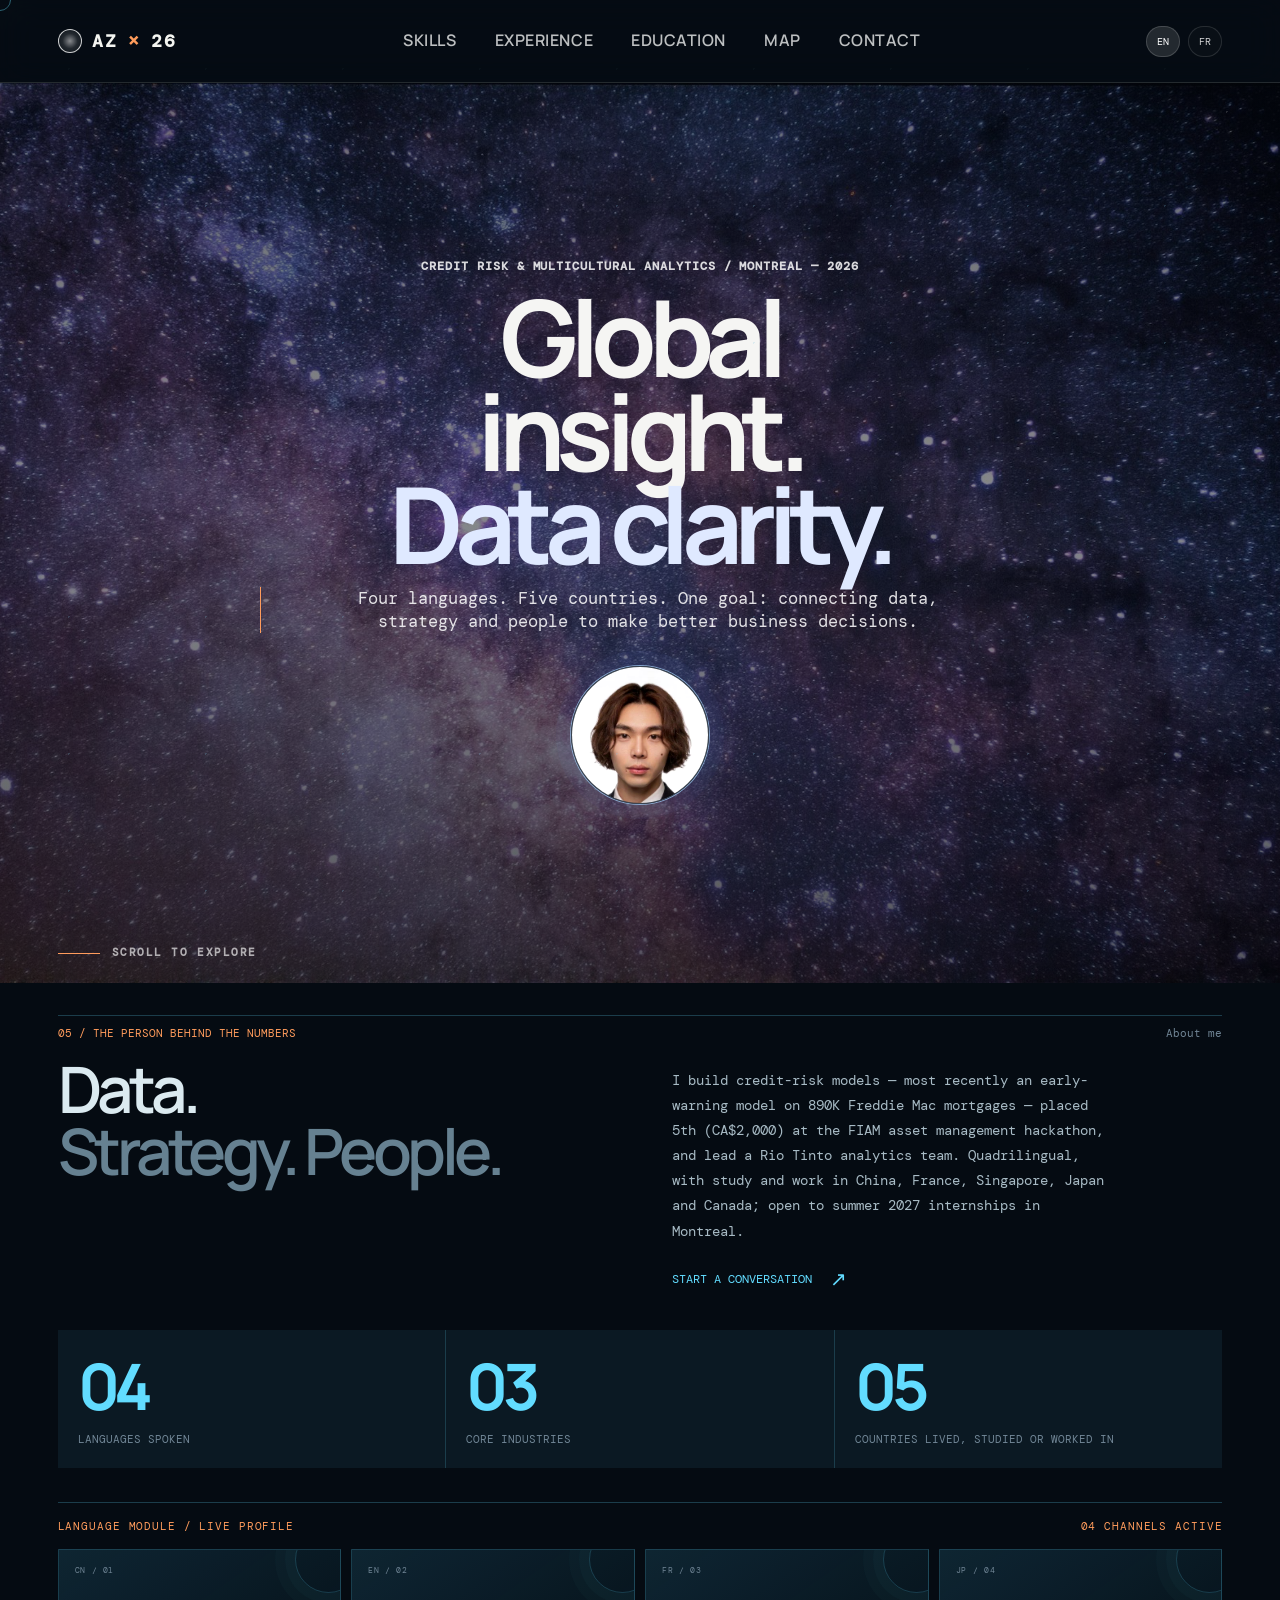
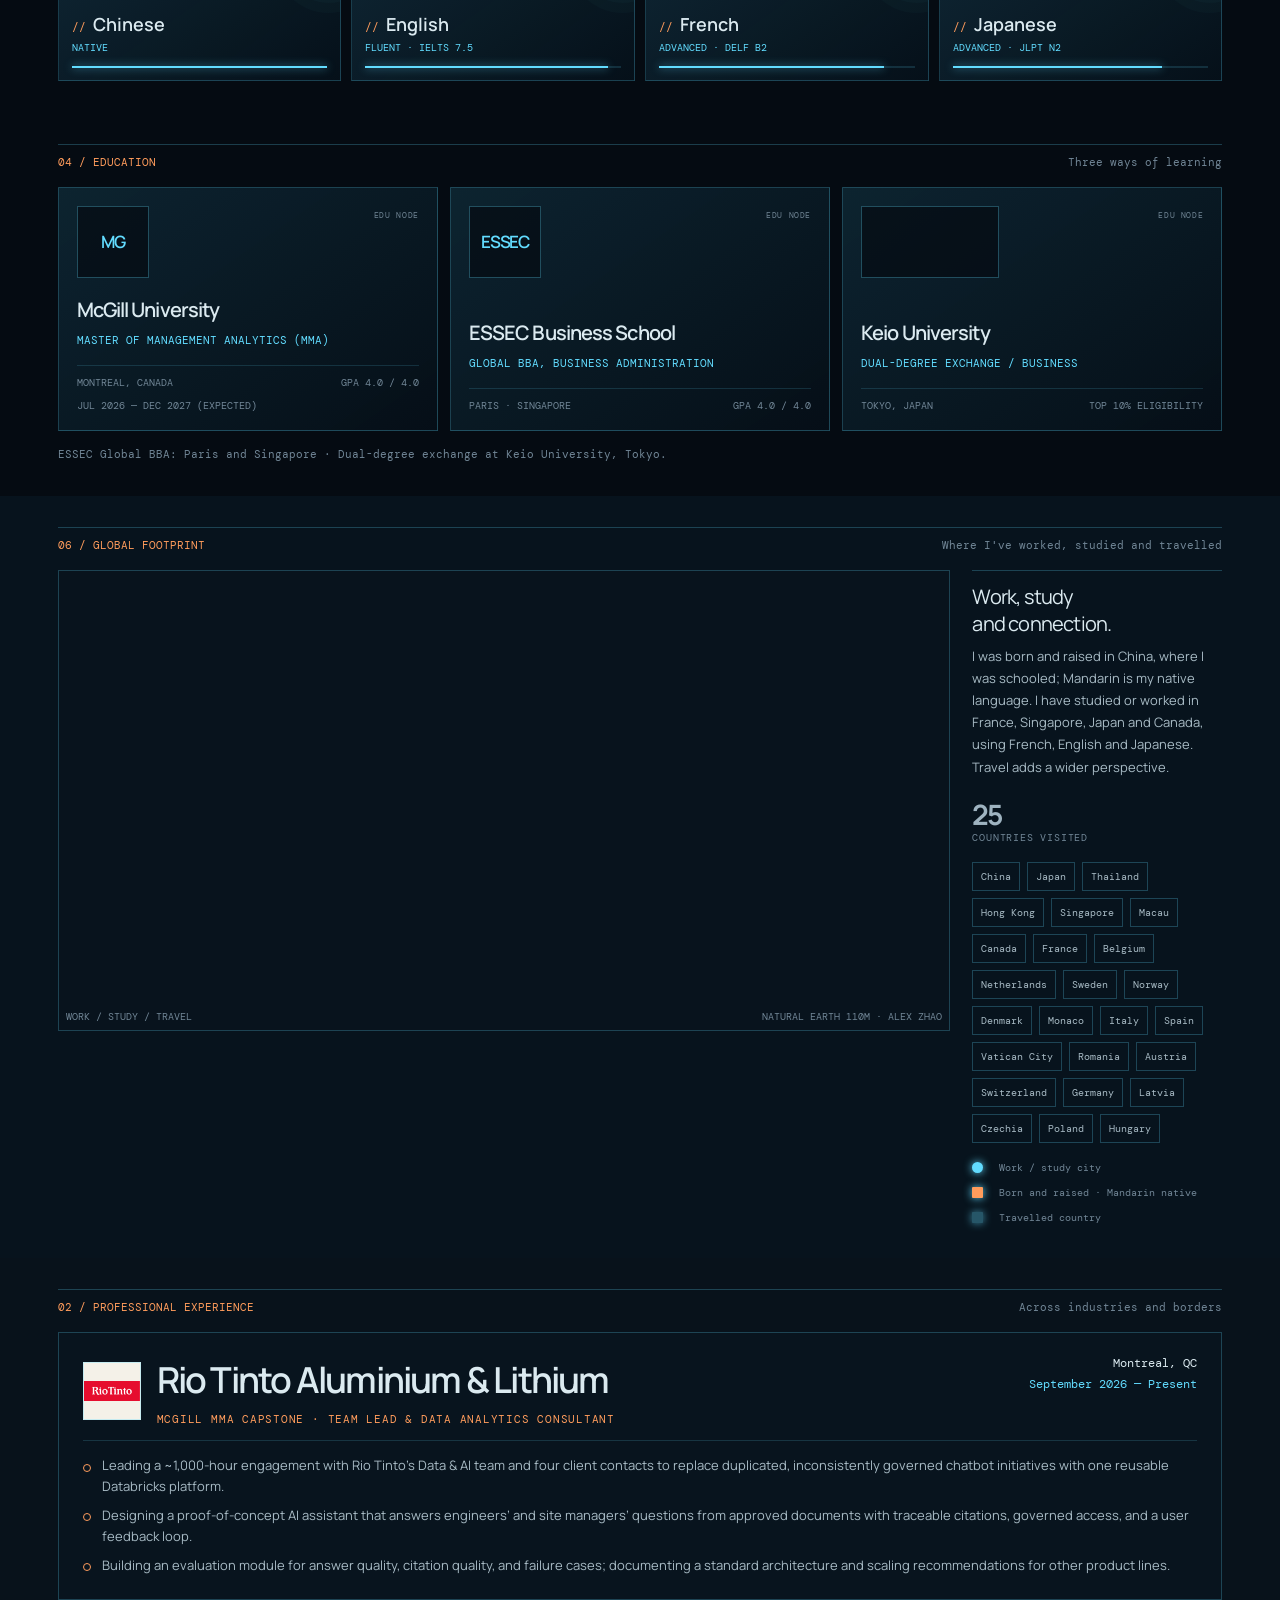
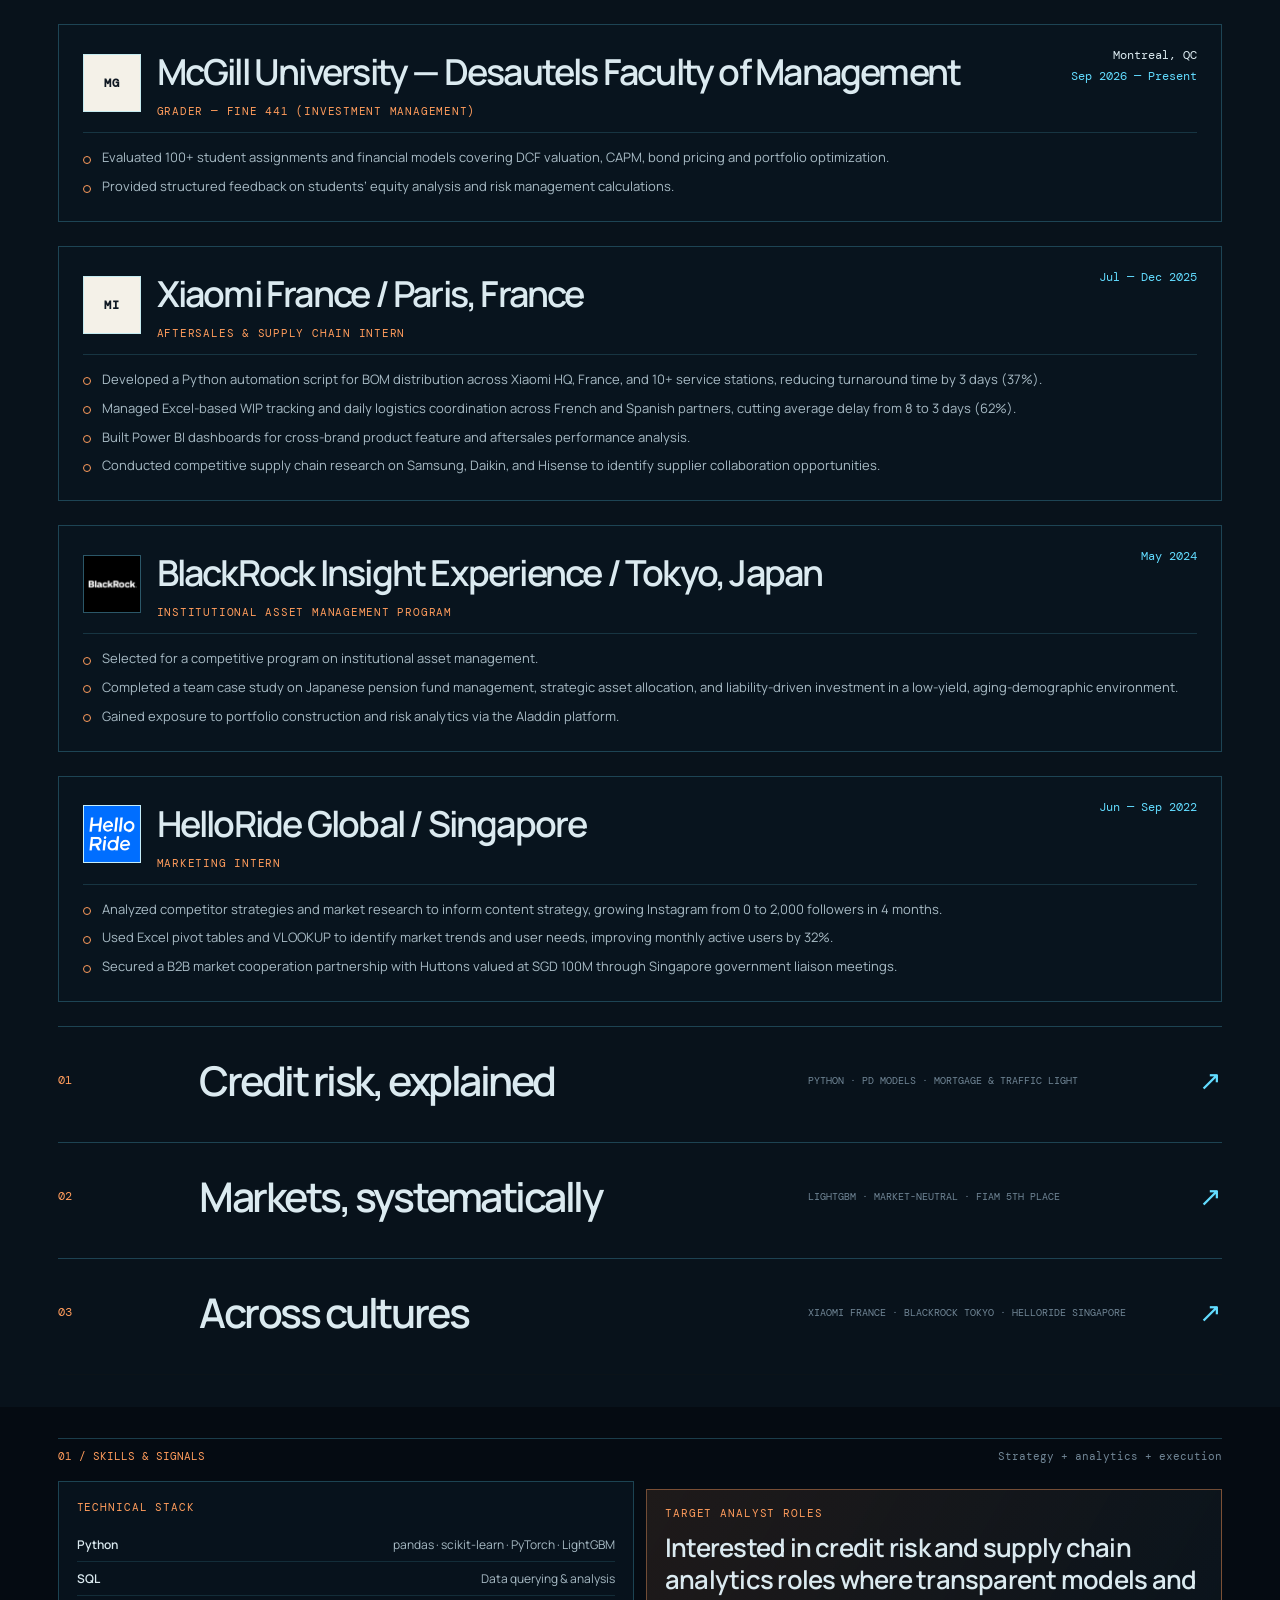
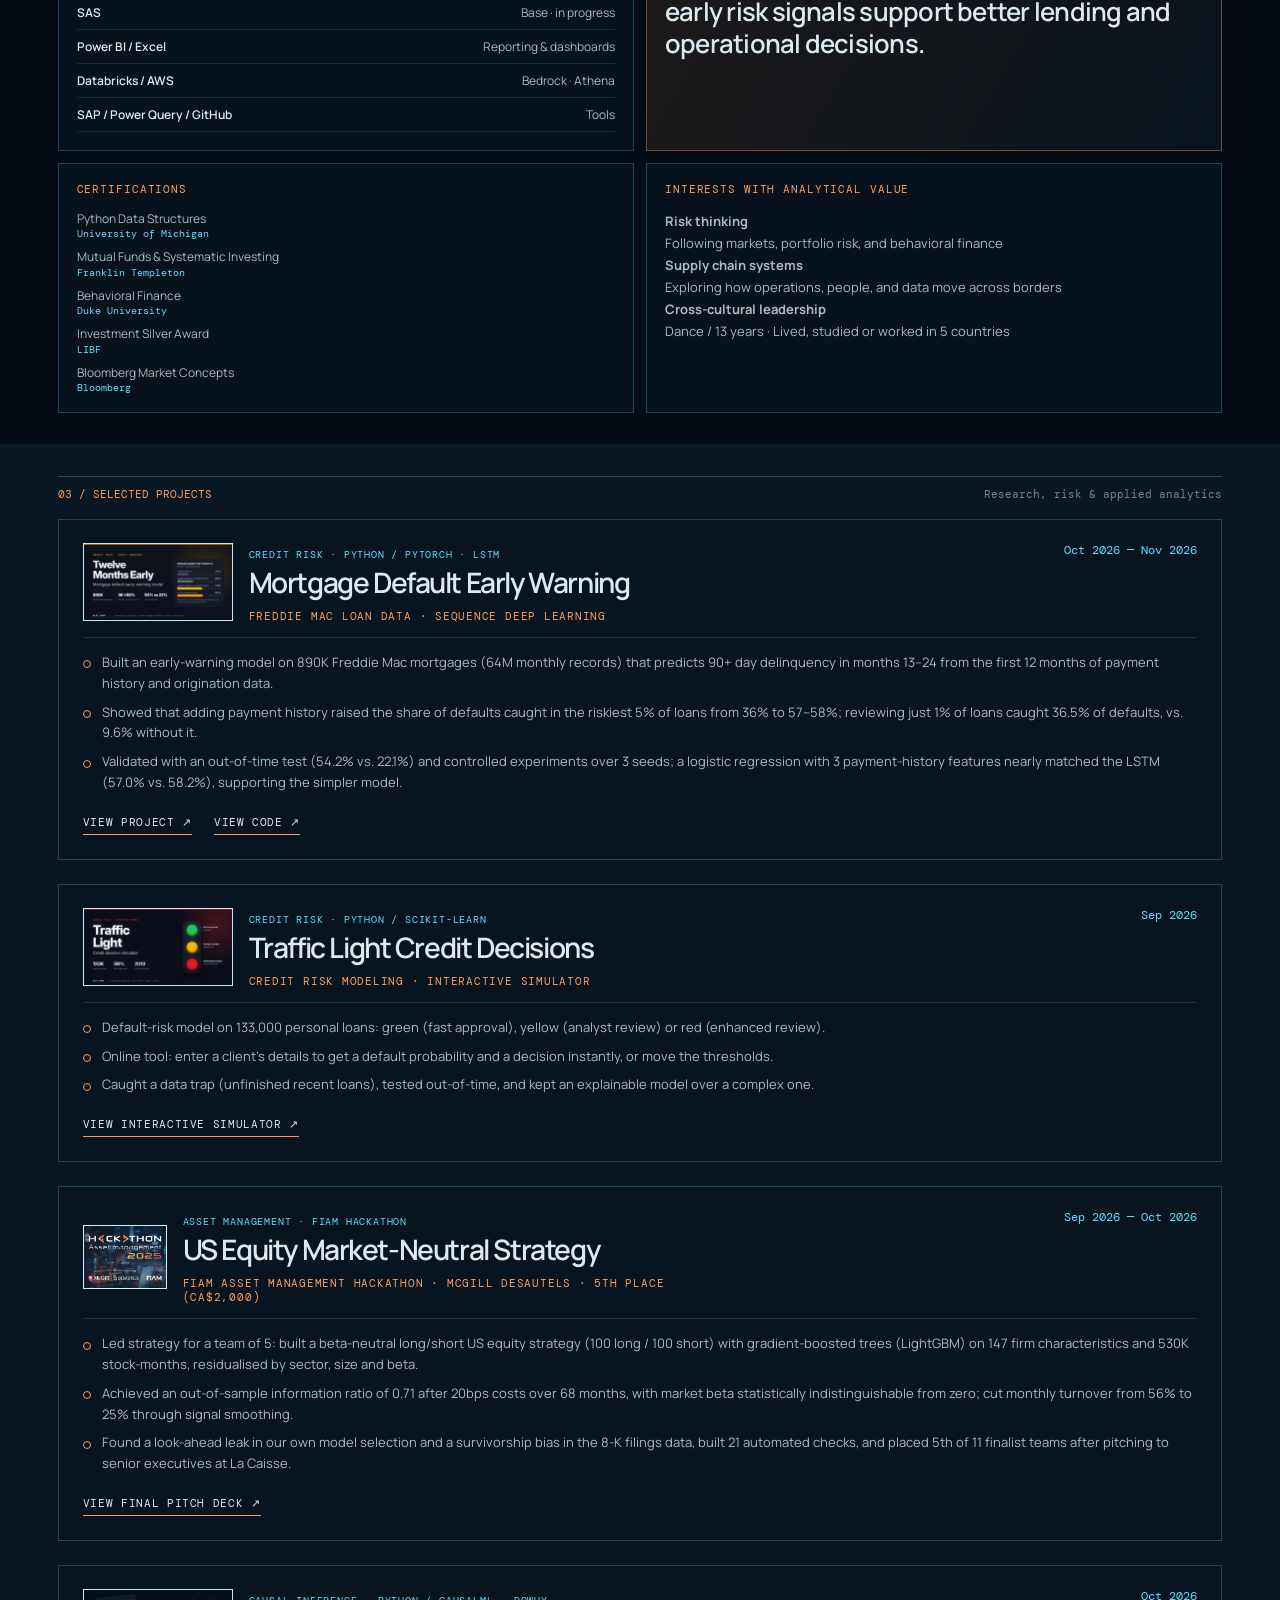
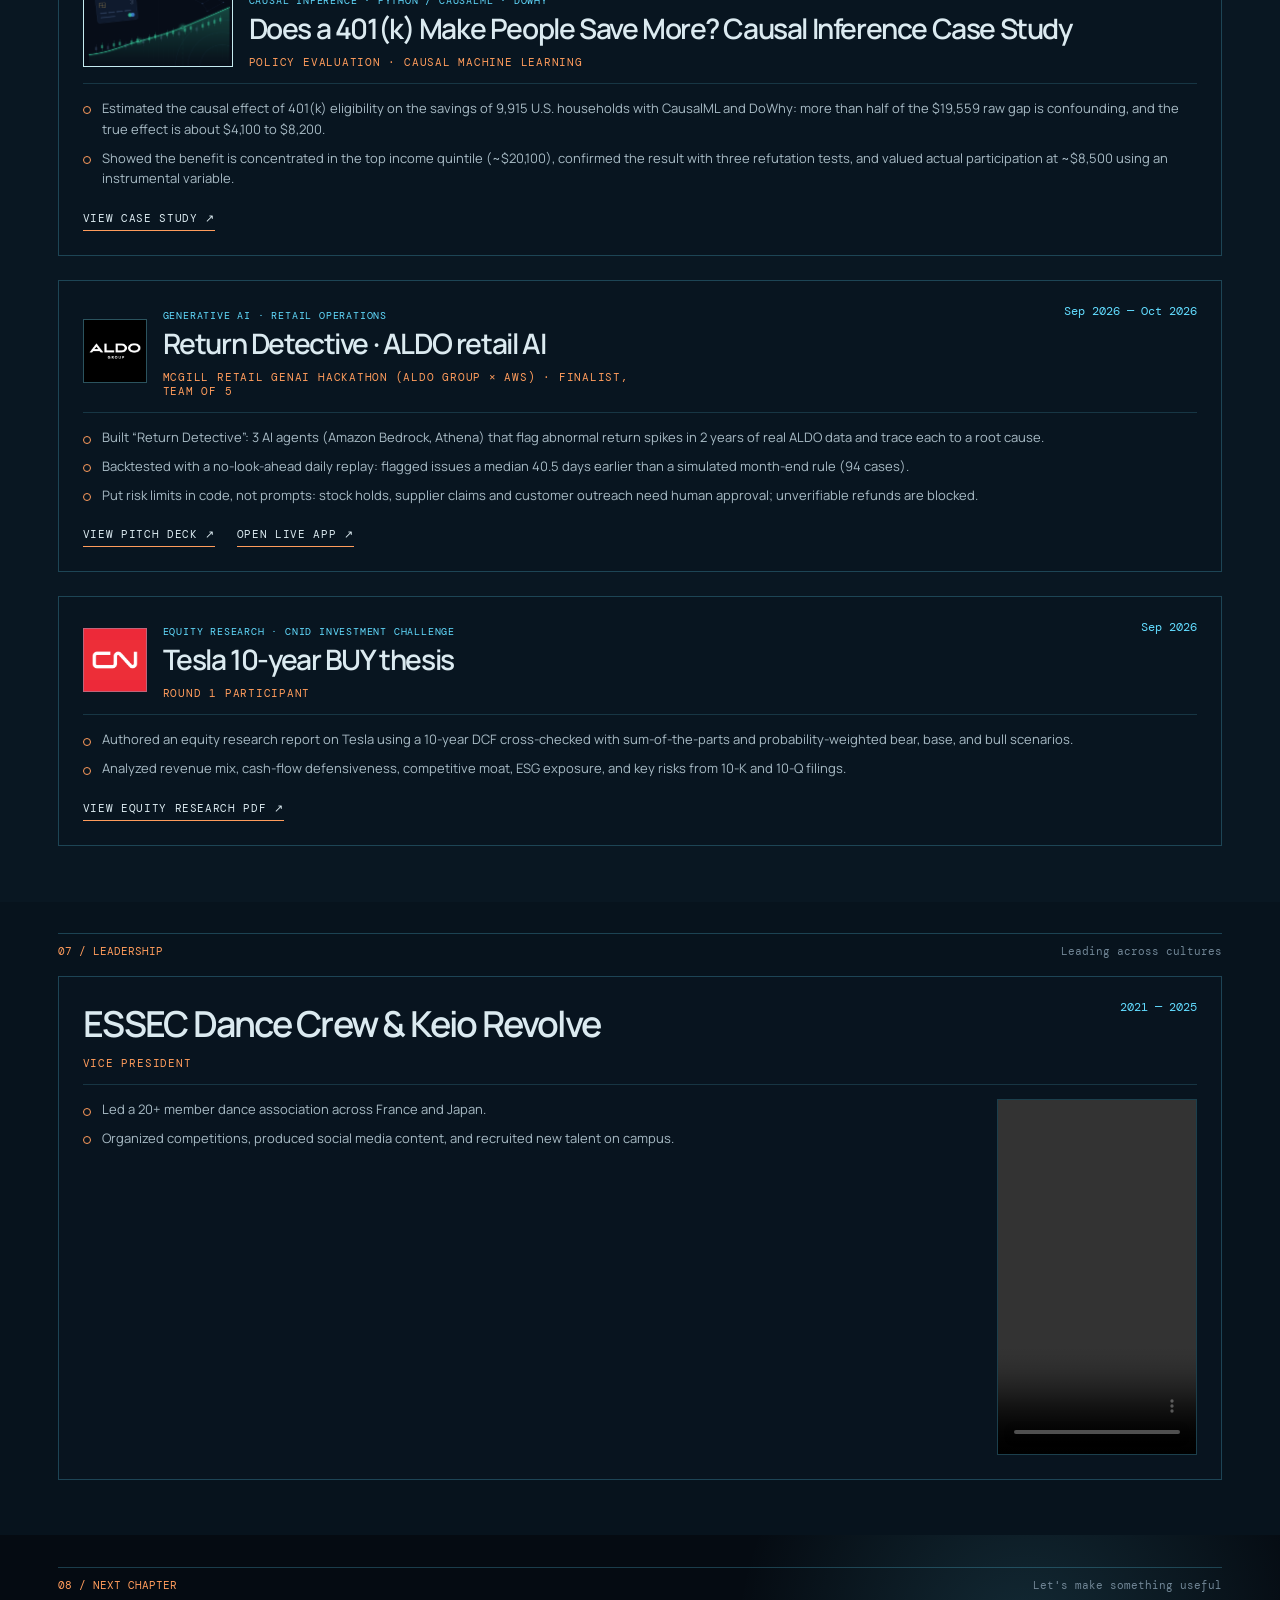
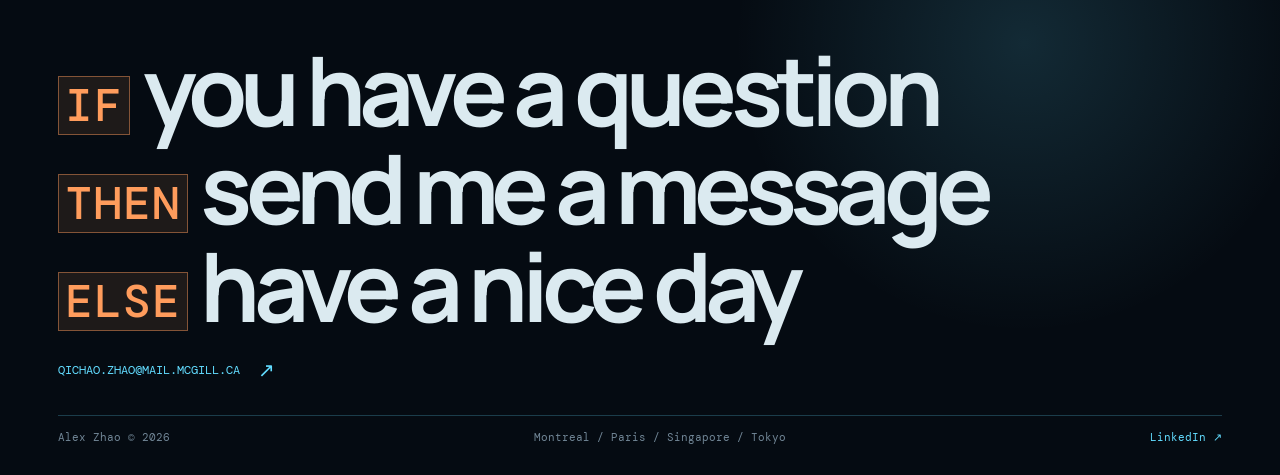
==== commit 91c407f3: "Update page metadata and use PNG thumbnail for mortgage project - New <title> and meta description (" ====
--- a/index.html
+++ b/index.html
@@ -3,8 +3,15 @@
   <head>
     <meta charset="UTF-8" />
     <meta name="viewport" content="width=device-width, initial-scale=1.0" />
-    <meta name="description" content="Alex Zhao — quadrilingual strategy, business analytics, cross-cultural operations, and technical analytics." />
-    <title>Alex Zhao | Multicultural Strategy & Analytics</title>
+    <meta name="description" content="Alex Zhao — credit risk and analytics, quadrilingual (EN/FR/中文/日本語), McGill MMA. Mortgage early-warning model, FIAM hackathon 5th place, Rio Tinto capstone lead. Montreal." />
+    <title>Alex Zhao | Credit Risk &amp; Multicultural Analytics</title>
+    <meta property="og:type" content="website" />
+    <meta property="og:url" content="https://alexkyoya.github.io/" />
+    <meta property="og:title" content="Alex Zhao | Credit Risk &amp; Multicultural Analytics" />
+    <meta property="og:description" content="Alex Zhao — credit risk and analytics, quadrilingual (EN/FR/中文/日本語), McGill MMA. Mortgage early-warning model, FIAM hackathon 5th place, Rio Tinto capstone lead. Montreal." />
+    <meta property="og:image" content="https://alexkyoya.github.io/mortgage_thumbnail.png" />
+    <meta property="og:image:width" content="2400" />
+    <meta property="og:image:height" content="1254" />
     <link rel="preconnect" href="https://fonts.googleapis.com" />
     <link rel="preconnect" href="https://fonts.gstatic.com" crossorigin />
     <link href="https://fonts.googleapis.com/css2?family=DM+Mono:wght@400;500&family=Manrope:wght@400;500;600;700;800&display=swap" rel="stylesheet" />
@@ -768,8 +775,8 @@
         setText('#projects .cnid-project-link', isFrench ? 'Voir le rapport de recherche actions PDF ↗' : 'View equity research PDF ↗');
         setText('#travel .travel-count-label', isFrench ? 'Pays visités' : 'Countries visited');
         setText('#travel .map-caption span:nth-child(2)', isFrench ? 'DONNÉES : ALEX ZHAO' : 'DATASET: ALEX ZHAO');
-        document.title = isFrench ? 'Alex Zhao | Stratégie multiculturelle & analytique' : 'Alex Zhao | Multicultural Strategy & Analytics';
-        document.querySelector('meta[name="description"]').setAttribute('content', isFrench ? 'Alex Zhao — stratégie multiculturelle, analytique d’affaires, opérations interculturelles et analyse technique.' : 'Alex Zhao — quadrilingual strategy, business analytics, cross-cultural operations, and technical analytics.');
+        document.title = isFrench ? 'Alex Zhao | Risque de crédit & analytique multiculturelle' : 'Alex Zhao | Credit Risk & Multicultural Analytics';
+        document.querySelector('meta[name="description"]').setAttribute('content', isFrench ? 'Alex Zhao — risque de crédit et analytique, quadrilingue (EN/FR/中文/日本語), MMA de McGill. Modèle d’alerte précoce hypothécaire, 5e place au hackathon FIAM, chef d’équipe du projet intégrateur Rio Tinto. Montréal.' : 'Alex Zhao — credit risk and analytics, quadrilingual (EN/FR/中文/日本語), McGill MMA. Mortgage early-warning model, FIAM hackathon 5th place, Rio Tinto capstone lead. Montreal.');
         document.body.dataset.language = language;
         setList('#profile .cert-list > div', isFrench ? ['Bloomberg Market Concepts<span>Bloomberg</span>', 'Structures de données Python<span>Université du Michigan</span>', 'Fonds communs & investissement systématique<span>Franklin Templeton</span>', 'Finance comportementale<span>Université Duke</span>', 'Prix d’argent en investissement<span>LIBF</span>'] : ['Bloomberg Market Concepts<span>Bloomberg</span>', 'Python Data Structures<span>University of Michigan</span>', 'Mutual Funds & Systematic Investing<span>Franklin Templeton</span>', 'Behavioral Finance<span>Duke University</span>', 'Investment Silver Award<span>LIBF</span>']);
         setList('#work .experience-points li', isFrench ? [
@@ -959,7 +966,7 @@
         const mortgageHeader = mortgageProject.querySelector('.experience-top > div');
         const mortgageBrand = document.createElement('div');
         mortgageBrand.className = 'project-brand';
-        mortgageBrand.innerHTML = '<div class="company-logo project-logo logo-traffic"><img src="mortgage_thumbnail.svg" alt="Mortgage default early warning project thumbnail" /></div>';
+        mortgageBrand.innerHTML = '<div class="company-logo project-logo logo-traffic"><img src="mortgage_thumbnail.png" alt="Mortgage default early warning project thumbnail" /></div>';
         mortgageBrand.appendChild(mortgageHeader);
         mortgageProject.querySelector('.experience-top').prepend(mortgageBrand);
       };
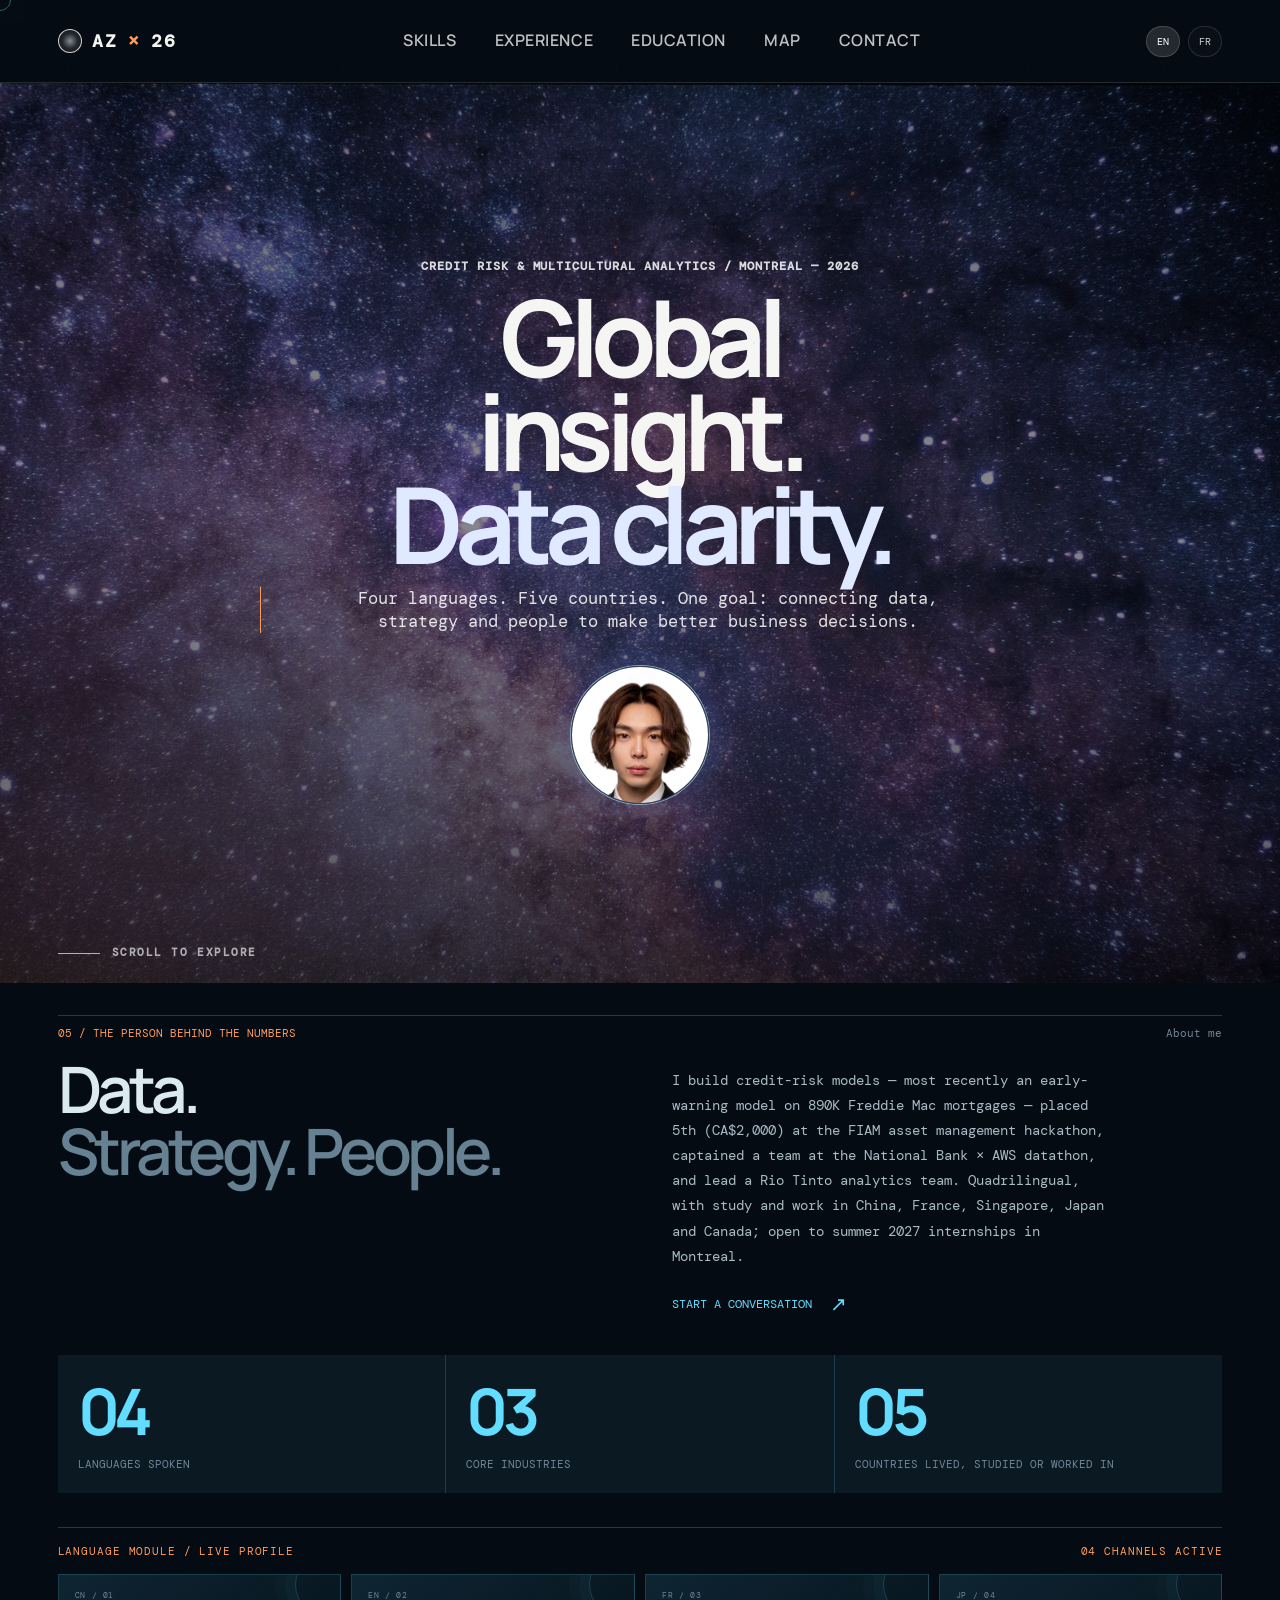
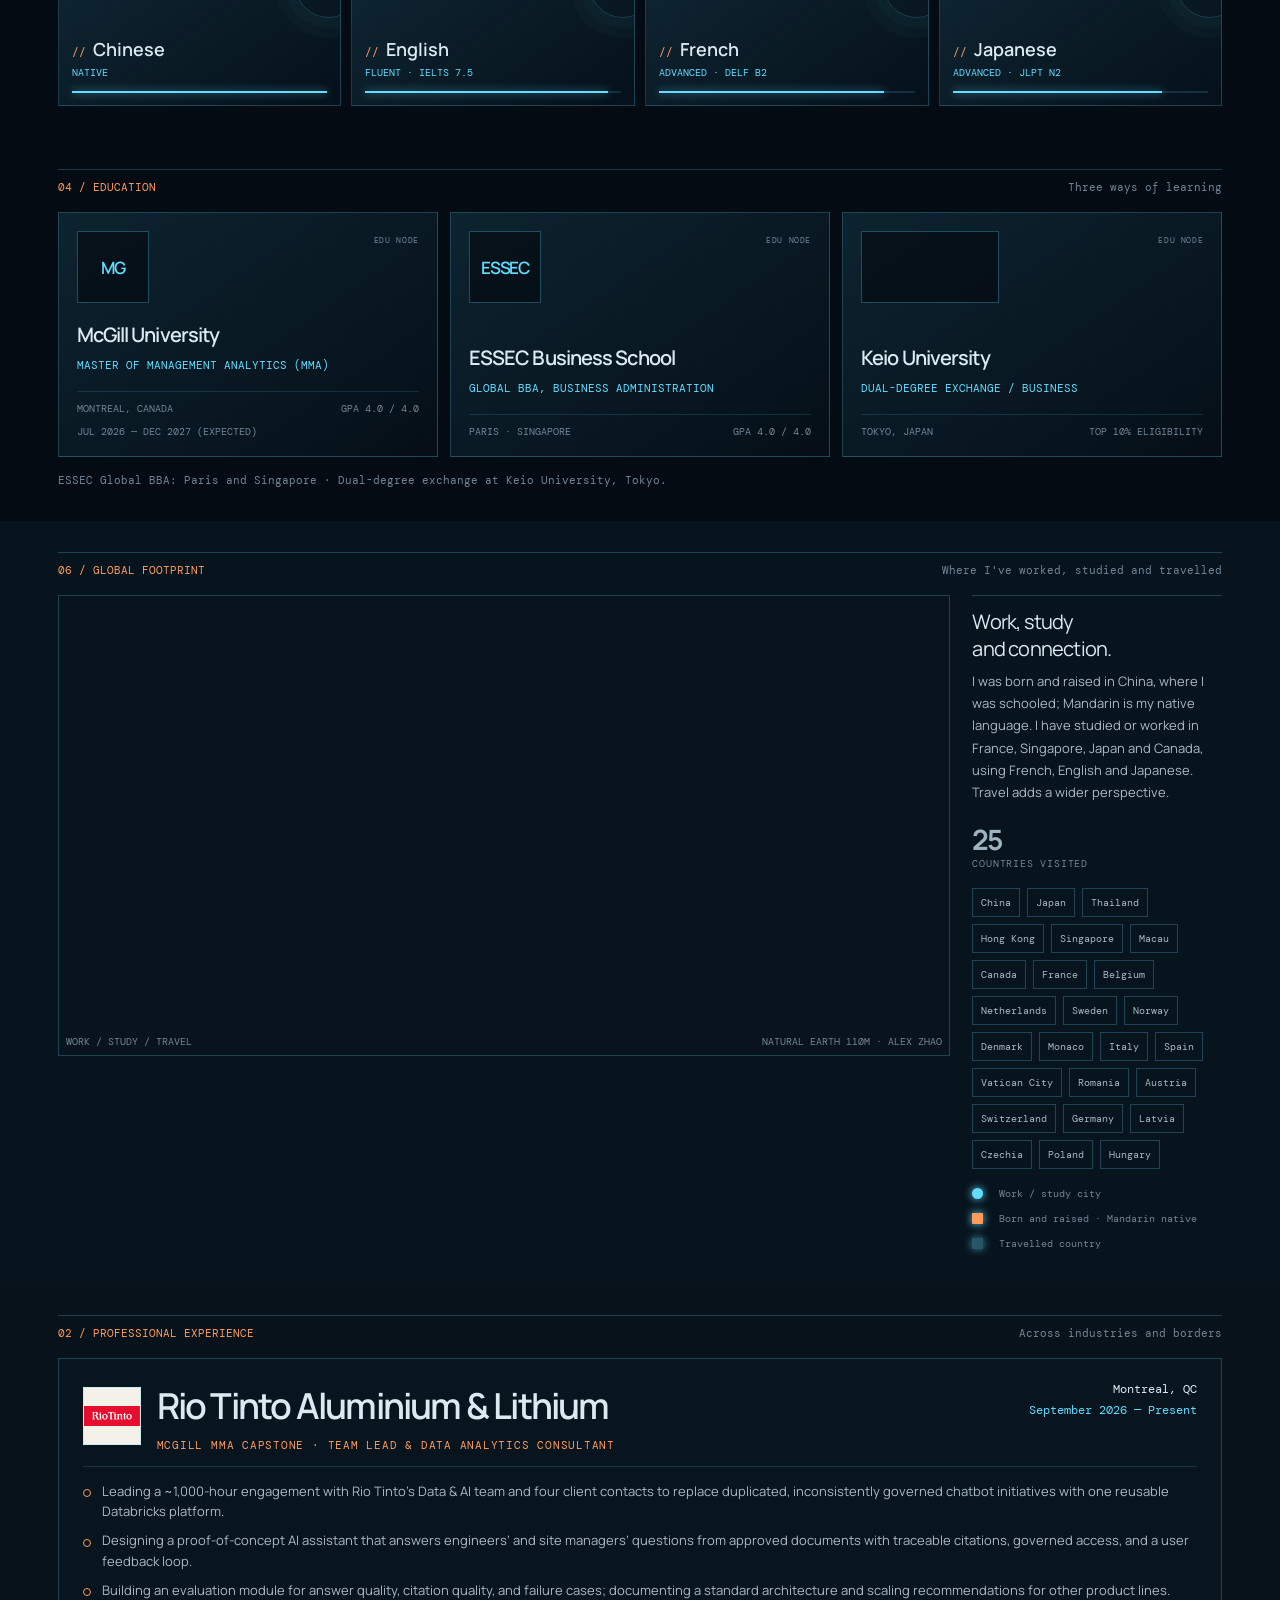
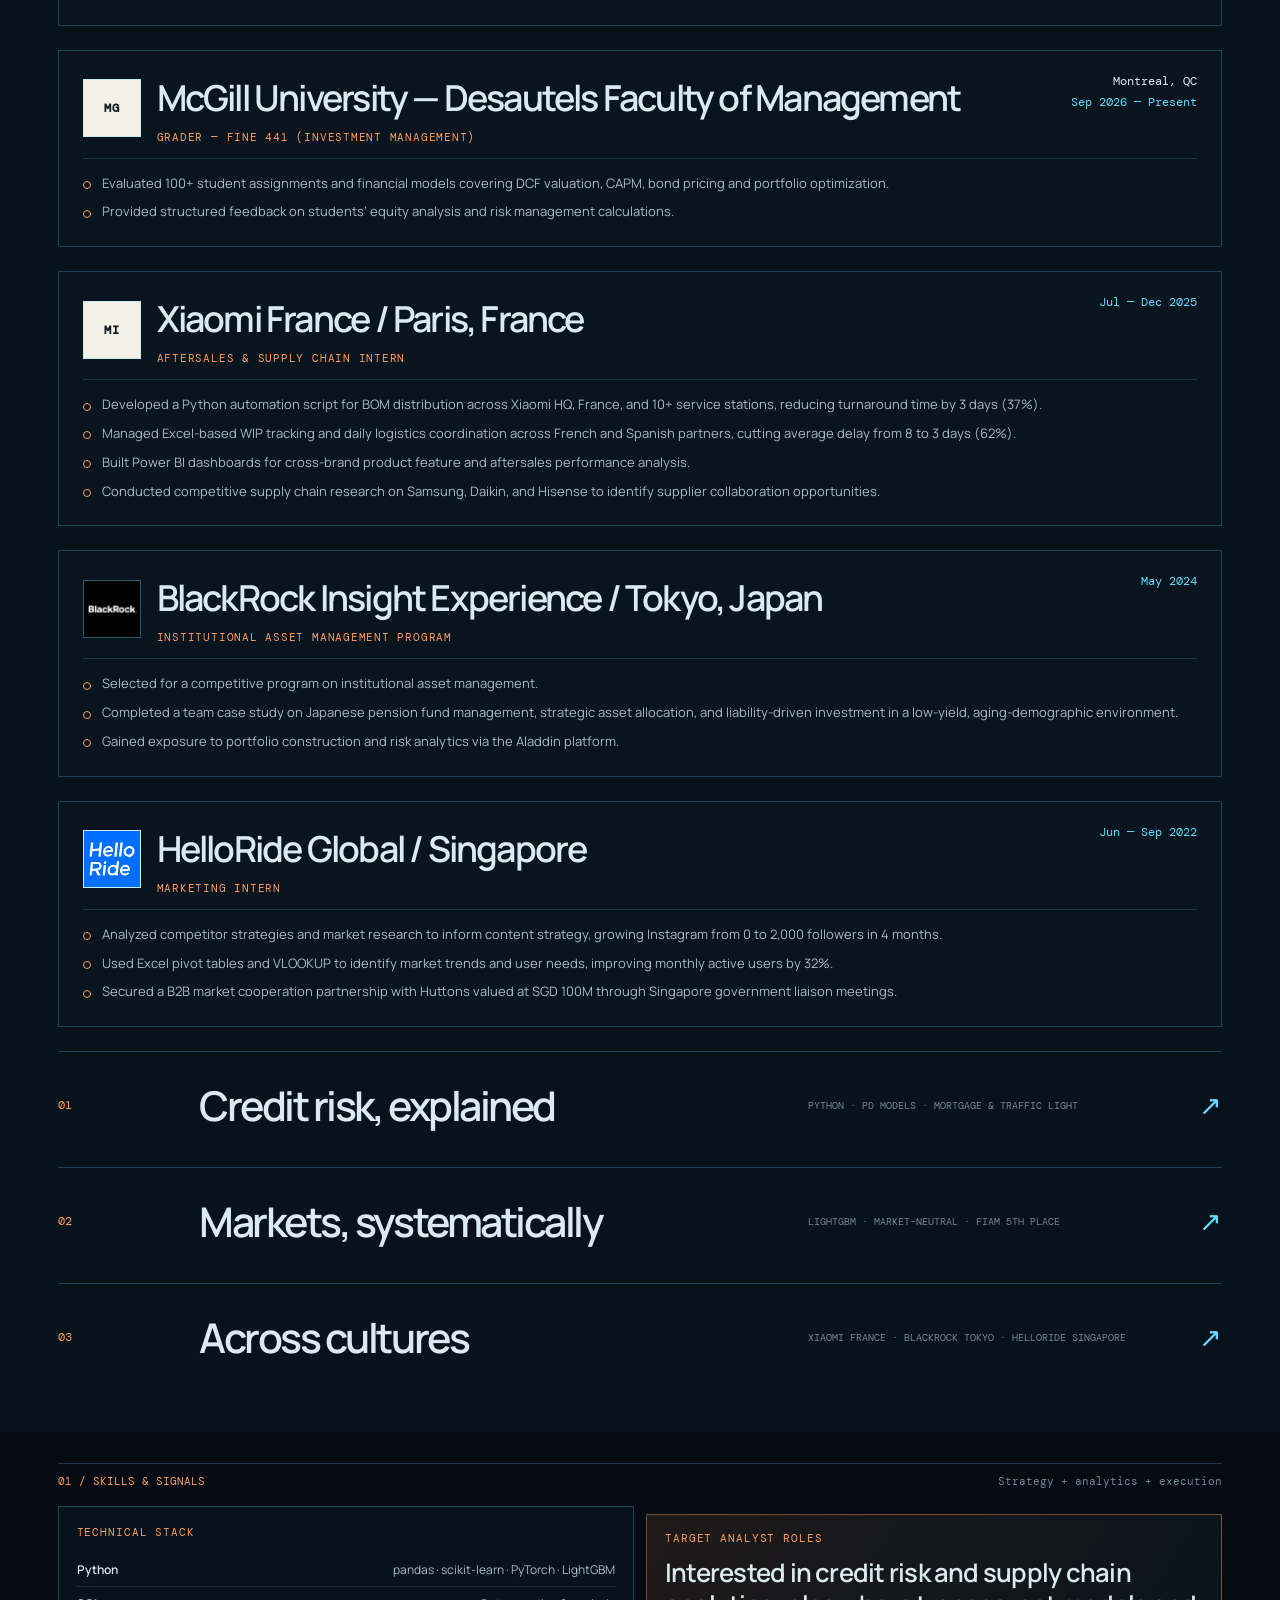
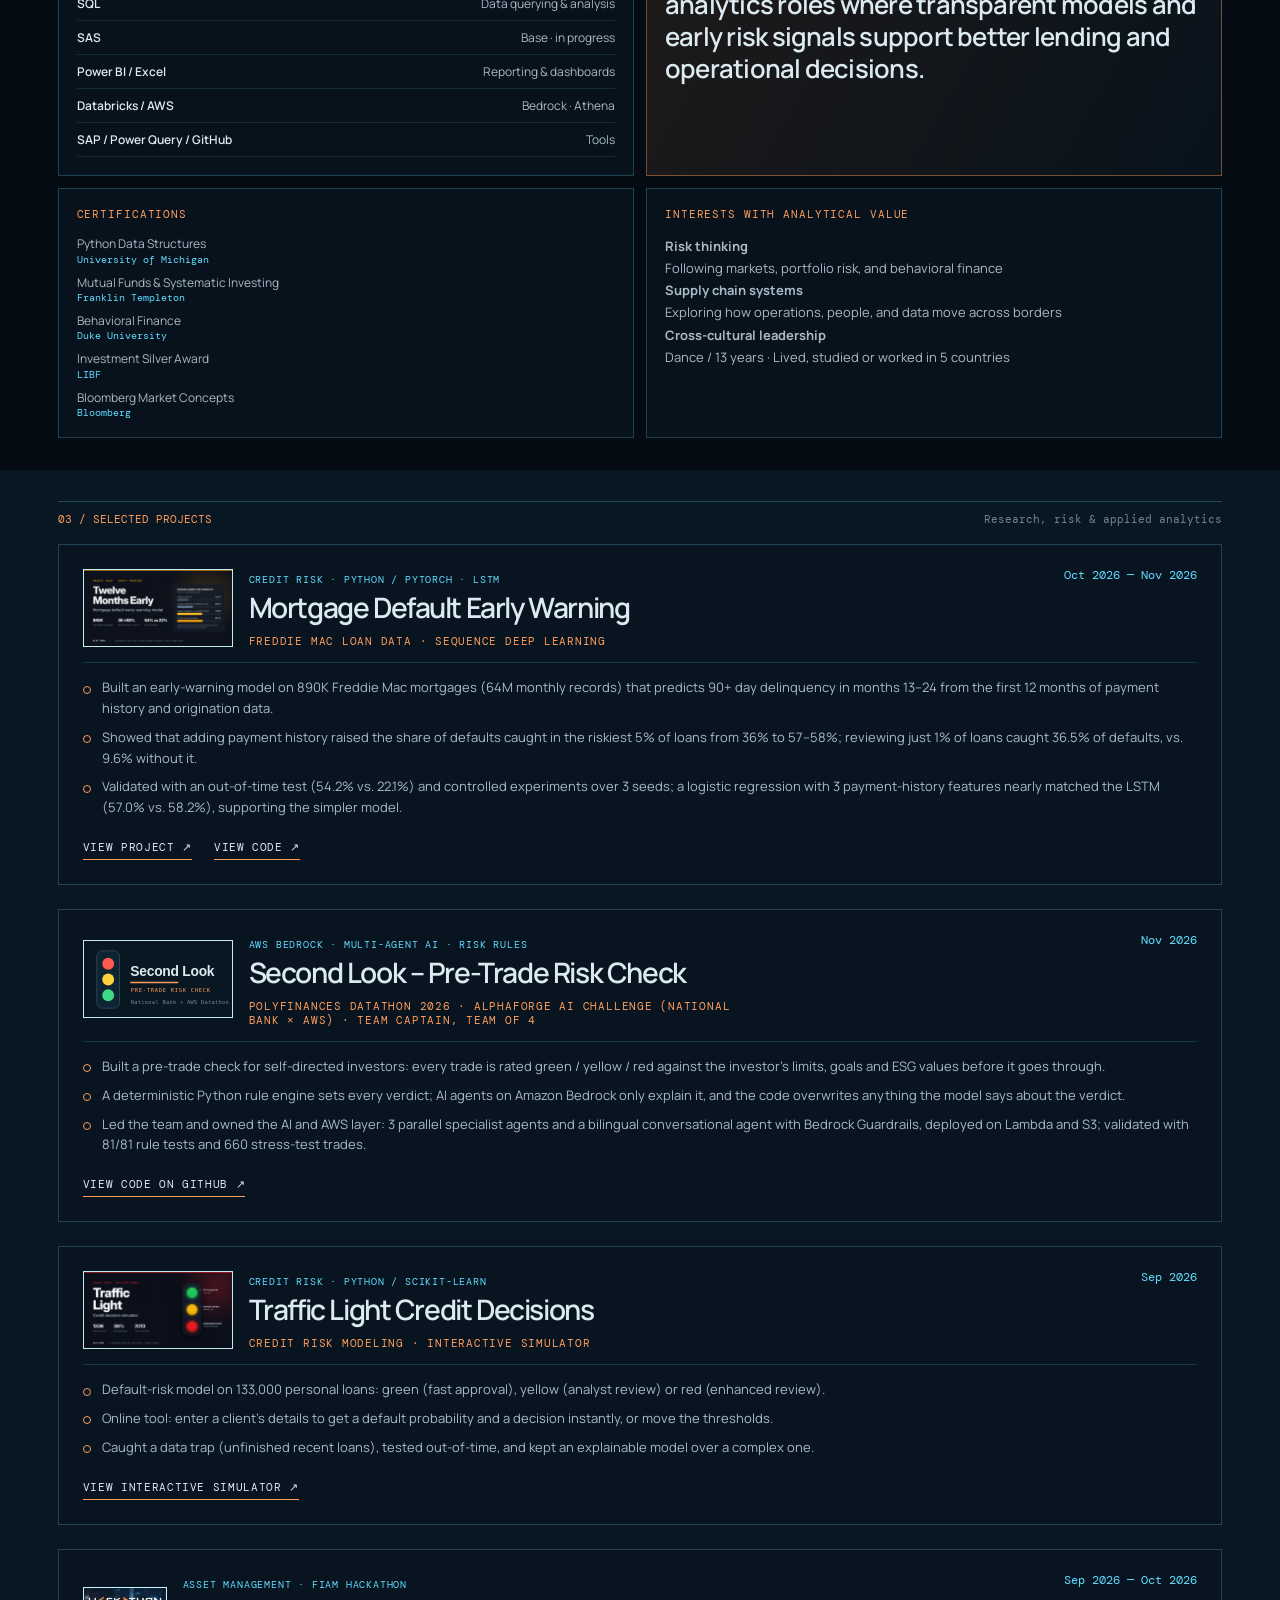
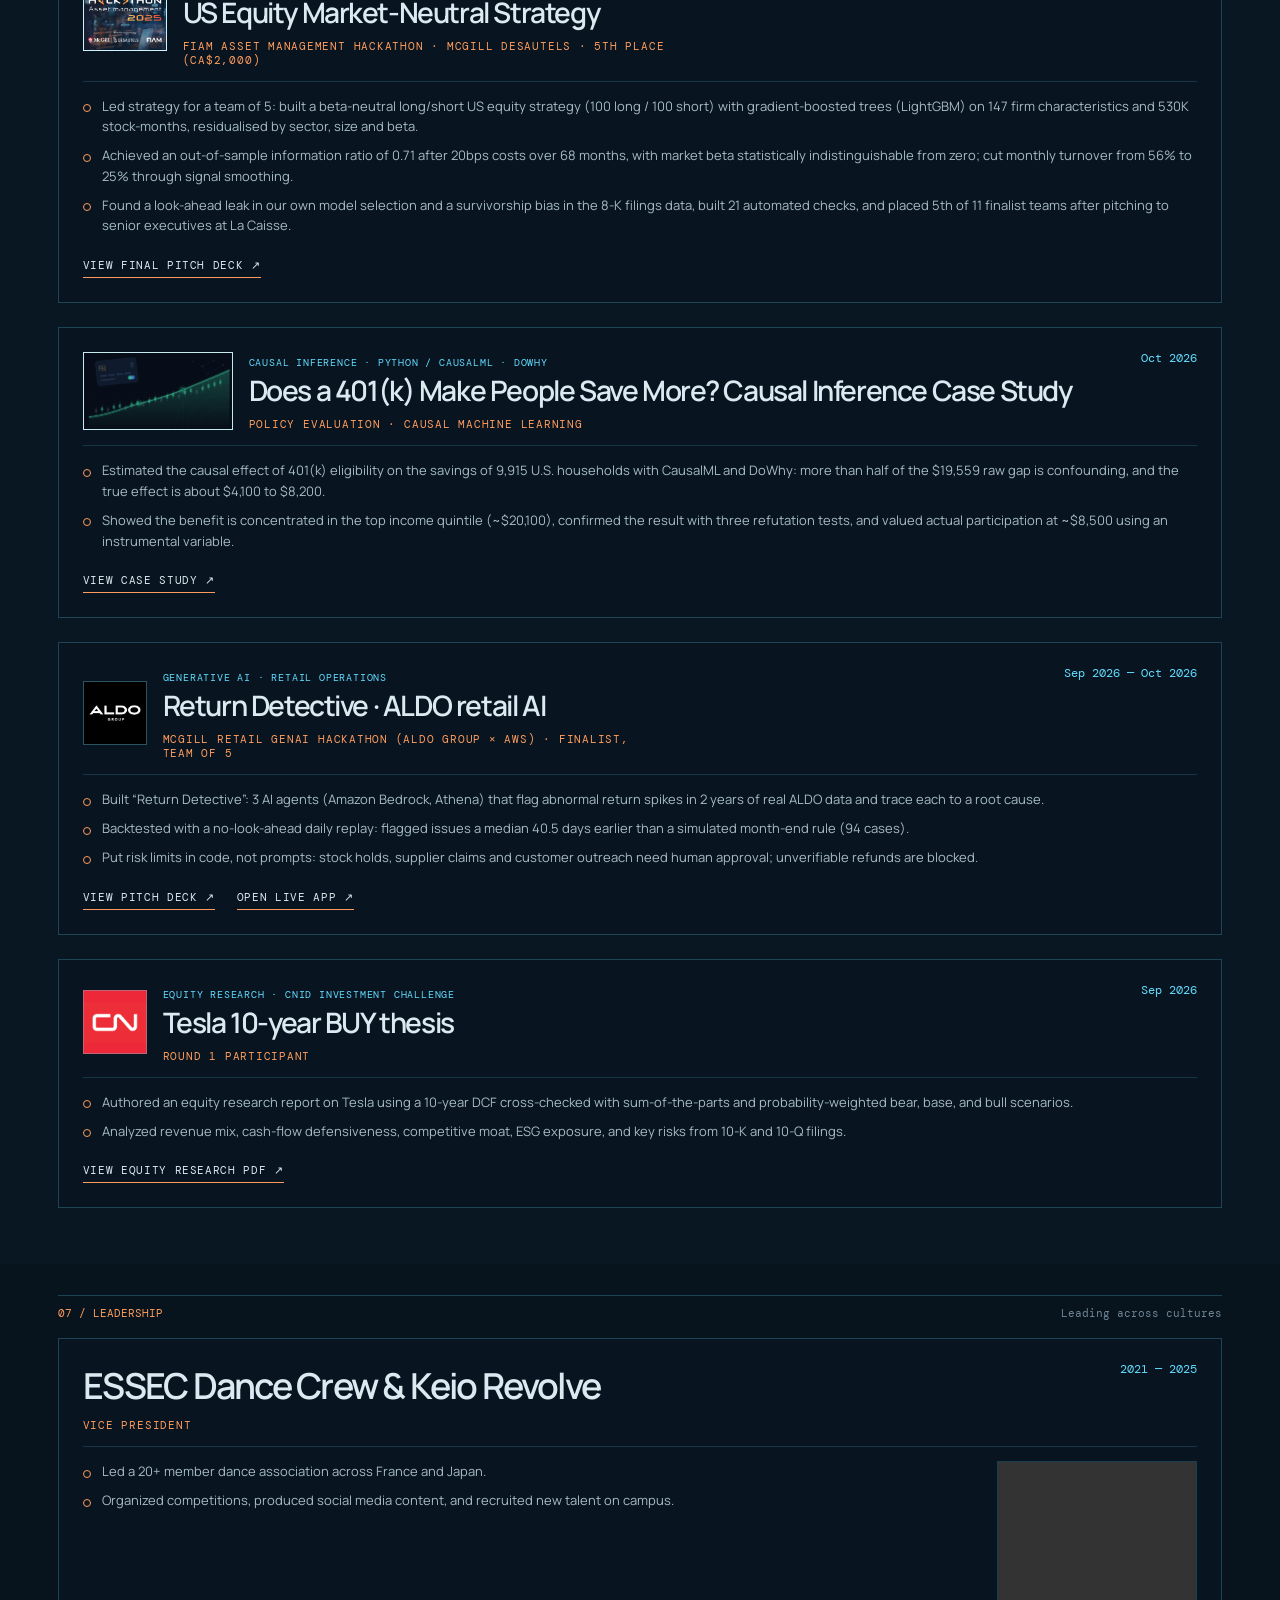
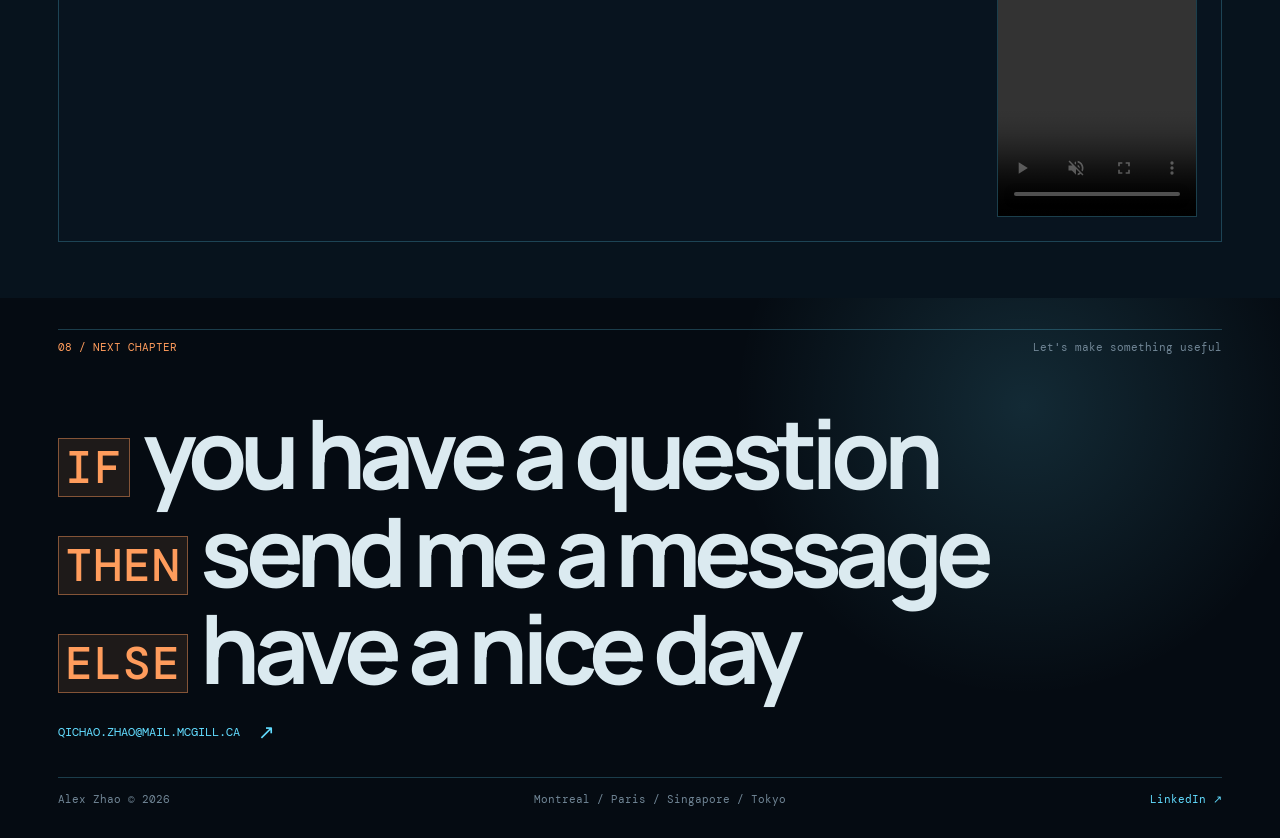
==== commit 1726e69d: "Add Second Look pre-trade risk check project (PolyFinances Datathon 2026) - New project card in EN/F" ====
--- a/index.html
+++ b/index.html
@@ -593,7 +593,7 @@
     <header class="topbar mercury-topbar"><div class="topbar-inner"><a class="logo" href="#top">AZ<span>×</span>26</a><nav aria-label="Primary navigation"><a href="#profile">Skills</a><a href="#work">Experience</a><a href="#education">Education</a><a href="#travel">Map</a><a href="#contact">Contact</a></nav><div class="language-toggle" aria-label="Language switcher"><button class="active" data-language="en">EN</button><button data-language="fr">FR</button></div><div class="menu-dot" aria-label="Available for opportunities"></div></div></header>
     <main id="top">
       <section class="hero mercury-hero"><div class="hero-galaxy-background" aria-hidden="true"></div><div class="portrait-card"><div class="portrait-frame"><img src="profile.jpg" alt="Portrait of Alex Zhao" /></div></div><div class="hero-copy reveal"><div class="eyebrow">Credit risk & multicultural analytics / Montreal — 2026</div><h1>Global<br />insight.<br /><em>Data clarity.</em></h1><div class="hero-bottom">Four languages. Five countries. One goal: connecting data, strategy and people to make better business decisions.</div></div><div class="scroll-note">Scroll to explore</div></section>
-      <section class="section" id="about"><div class="section-head"><span class="section-kicker">05 / The person behind the numbers</span><span class="section-index">About me</span></div><div class="intro reveal"><h2>Data.<br /><span>Strategy. People.</span></h2><div class="intro-copy"><p>I build credit-risk models — most recently an early-warning model on 890K Freddie Mac mortgages — placed 5th (CA$2,000) at the FIAM asset management hackathon, and lead a Rio Tinto analytics team. Quadrilingual, with study and work in China, France, Singapore, Japan and Canada; open to summer 2027 internships in Montreal.</p><a class="button-link" href="mailto:qichao.zhao@mail.mcgill.ca">Start a conversation</a></div></div><div class="stats reveal"><div class="stat"><strong>04</strong><span>Languages spoken</span></div><div class="stat"><strong>03</strong><span>Core industries</span></div><div class="stat"><strong>05</strong><span>Countries lived, studied or worked in</span></div></div><div class="language-module reveal"><div class="language-heading"><span>Language module / live profile</span><span>04 channels active</span></div><div class="language-list"><div class="language-row"><span class="language-name">Chinese</span><span class="language-bar"><i style="--level:100%"></i></span><span class="language-level">Native</span></div><div class="language-row"><span class="language-name">English</span><span class="language-bar"><i style="--level:95%"></i></span>      <span class="language-level">Fluent · IELTS 7.5</span>
+      <section class="section" id="about"><div class="section-head"><span class="section-kicker">05 / The person behind the numbers</span><span class="section-index">About me</span></div><div class="intro reveal"><h2>Data.<br /><span>Strategy. People.</span></h2><div class="intro-copy"><p>I build credit-risk models — most recently an early-warning model on 890K Freddie Mac mortgages — placed 5th (CA$2,000) at the FIAM asset management hackathon, captained a team at the National Bank × AWS datathon, and lead a Rio Tinto analytics team. Quadrilingual, with study and work in China, France, Singapore, Japan and Canada; open to summer 2027 internships in Montreal.</p><a class="button-link" href="mailto:qichao.zhao@mail.mcgill.ca">Start a conversation</a></div></div><div class="stats reveal"><div class="stat"><strong>04</strong><span>Languages spoken</span></div><div class="stat"><strong>03</strong><span>Core industries</span></div><div class="stat"><strong>05</strong><span>Countries lived, studied or worked in</span></div></div><div class="language-module reveal"><div class="language-heading"><span>Language module / live profile</span><span>04 channels active</span></div><div class="language-list"><div class="language-row"><span class="language-name">Chinese</span><span class="language-bar"><i style="--level:100%"></i></span><span class="language-level">Native</span></div><div class="language-row"><span class="language-name">English</span><span class="language-bar"><i style="--level:95%"></i></span>      <span class="language-level">Fluent · IELTS 7.5</span>
 </div><div class="language-row"><span class="language-name">French</span><span class="language-bar"><i style="--level:88%"></i></span><span class="language-level">Advanced · DELF B2</span></div><div class="language-row"><span class="language-name">Japanese</span><span class="language-bar"><i style="--level:82%"></i></span><span class="language-level">Advanced · JLPT N2</span></div></div></div></section>      <section class="section education-section" id="education"><div class="section-head"><span class="section-kicker">04 / Education</span><span class="section-index">Three ways of learning</span></div><div class="education-grid reveal"><article class="education-card"><div class="school-mark"><img src="https://upload.wikimedia.org/wikipedia/commons/1/11/Mcgill_univ_ca_logo.png" alt="McGill University logo" onerror="this.style.display='none';this.nextElementSibling.style.display='inline'" /><span>MG</span></div><div class="education-meta"><h3 class="education-school">McGill University</h3><p class="education-program">Master of Management Analytics (MMA)</p><div class="education-detail"><span>Montreal, Canada</span><span>GPA 4.0 / 4.0</span><span class="education-dates">Jul 2026 — Dec 2027 (expected)</span></div></div></article><article class="education-card"><div class="school-mark essec-mark"><img src="https://upload.wikimedia.org/wikipedia/commons/9/98/ESSEC_Logo.svg" alt="ESSEC Business School blue logo" onerror="this.style.display='none';this.nextElementSibling.style.display='inline'" /><span>ESSEC</span></div><div class="education-meta"><h3 class="education-school">ESSEC Business School</h3><p class="education-program">Global BBA, Business Administration</p><div class="education-detail"><span>Paris &middot; Singapore</span><span>GPA 4.0 / 4.0</span></div></div></article><article class="education-card"><div class="school-mark keio-mark"><img src="https://upload.wikimedia.org/wikipedia/commons/a/a8/Keio_University_logo%2C_ja_1.svg" alt="Keio University large logo" onerror="this.style.display='none'" /></div><div class="education-meta"><h3 class="education-school">Keio University</h3><p class="education-program">Dual-degree exchange / Business</p><div class="education-detail"><span>Tokyo, Japan</span><span>Top 10% eligibility</span></div></div></article></div><p class="education-note">ESSEC Global BBA: Paris and Singapore · Dual-degree exchange at Keio University, Tokyo.</p></section>      <section class="section travel-section" id="travel"><div class="section-head"><span class="section-kicker">06 / Global footprint</span><span class="section-index">Where I have worked, studied and travelled</span></div><div class="travel-layout reveal"><div class="travel-map-wrap"><div id="travel-map" aria-label="Map showing work and study cities, China, and countries visited"></div><div class="map-caption"><span>WORK / STUDY / TRAVEL</span><span>NATURAL EARTH 110m · ALEX ZHAO</span></div></div><aside class="travel-list"><span class="travel-count">25</span><span class="travel-count-label">Countries visited</span><h3>Work, study<br />and connection.</h3><p class="global-perspective">I was born and raised in China, where I was schooled; Mandarin is my native language. I have studied or worked in France, Singapore, Japan and Canada, using French, English and Japanese. Travel adds a wider perspective.</p><div class="country-list"><span>China</span><span>Japan</span><span>Thailand</span><span>Hong Kong</span><span>Singapore</span><span>Macau</span><span>Canada</span><span>France</span><span>Belgium</span><span>Netherlands</span><span>Sweden</span><span>Norway</span><span>Denmark</span><span>Monaco</span><span>Italy</span><span>Spain</span><span>Vatican City</span><span>Romania</span><span>Austria</span><span>Switzerland</span><span>Germany</span><span>Latvia</span><span>Czechia</span><span>Poland</span><span>Hungary</span></div><div class="map-legend"><div class="legend-item"><i class="legend-symbol legend-work"></i><span>Work / study city</span></div><div class="legend-item"><i class="legend-symbol legend-origin"></i><span>Born and raised · Mandarin native</span></div><div class="legend-item"><i class="legend-symbol legend-travel"></i><span>Travelled country</span></div></div></aside></div></section>
             <section class="section work-section" id="work">
         <div class="section-head"><span class="section-kicker">02 / Professional experience</span><span class="section-index">Across industries and borders</span></div>
@@ -719,7 +719,7 @@
           '.hero .eyebrow':'Credit risk & multicultural analytics / Montreal — 2026', '.hero h1':'Global<br />insight.<br /><em>Data clarity.</em>', '.hero .hero-bottom':'Four languages. Five countries. One goal: connecting data, strategy and people to make better business decisions.', '.scroll-note':'Scroll to explore',
           '#profile .section-kicker':'01 / Skills & signals', '#profile .section-index':'Strategy + analytics + execution', '#profile .profile-panel:nth-child(1) h3':'Technical stack', '#profile .profile-panel:nth-child(3) h3':'Certifications', '#profile .profile-panel:nth-child(4) h3':'Interests with analytical value', '#profile .career-focus h3':'Target analyst roles', '#profile .career-focus p':'Interested in Target Risk Analyst and Supply Chain Analyst roles where risk signals, operational systems, and technical analytics support better decisions.',
           '#work .section-kicker':'02 / Professional experience', '#work .section-index':'Across industries and borders', '#projects .section-kicker':'03 / Selected projects', '#projects .section-index':'Research, risk & applied analytics', '#education .section-kicker':'04 / Education', '#education .section-index':'Three ways of learning', '#about .section-kicker':'05 / The person behind the numbers', '#about .section-index':'About me', '#travel .section-kicker':'06 / Global footprint', '#travel .section-index':'Places that shaped my view', '#contact .section-kicker':'08 / Next chapter', '#contact .section-index':"Let's make something useful",
-          '#about h2':'Data.<br><span>Strategy. People.</span>', '#about .intro-copy p':'I build credit-risk models — most recently an early-warning model on 890K Freddie Mac mortgages — placed 5th (CA$2,000) at the FIAM asset management hackathon, and lead a Rio Tinto analytics team. Quadrilingual, with study and work in China, France, Singapore, Japan and Canada; open to summer 2027 internships in Montreal.', '#about .button-link':'Start a conversation',
+          '#about h2':'Data.<br><span>Strategy. People.</span>', '#about .intro-copy p':'I build credit-risk models — most recently an early-warning model on 890K Freddie Mac mortgages — placed 5th (CA$2,000) at the FIAM asset management hackathon, captained a team at the National Bank × AWS datathon, and lead a Rio Tinto analytics team. Quadrilingual, with study and work in China, France, Singapore, Japan and Canada; open to summer 2027 internships in Montreal.', '#about .button-link':'Start a conversation',
           '.language-heading span:nth-child(1)':'Language module / live profile', '#travel .travel-count-label':'Countries visited', '#travel .travel-list h3':'Field notes<br>from the world.', '#travel .global-perspective':'My travels have given me an international perspective — I see problems across cultures, markets, and ways of thinking.', '#travel .map-caption span:nth-child(1)':'VISITED COUNTRIES / 25', '#travel .map-caption span:nth-child(2)':'DATASET: ALEX ZHAO', '#leadership .section-kicker':'06 / Leadership', '#leadership .section-index':'Leading across cultures', '#leadership .experience-subtitle':'Vice President', '#leadership .experience-points li:nth-child(1)':'Led a 20+ member dance association across France and Japan.', '#leadership .experience-points li:nth-child(2)':'Organized competitions, produced social media content, and recruited new talent on campus.', '#contact h2':'<span class="contact-keyword">IF</span> you have a question<br><span class="contact-keyword">THEN</span> send me a message<br><span class="contact-keyword">ELSE</span> have a nice day', '#contact .button-link':'qichao.zhao@mail.mcgill.ca'
           ,'.topbar nav a:nth-child(1)':'Skills', '.topbar nav a:nth-child(2)':'Experience', '.topbar nav a:nth-child(3)':'Education', '.topbar nav a:nth-child(4)':'Map', '.topbar nav a:nth-child(5)':'Contact', '.language-heading span:nth-child(2)':'04 channels active', '#education .education-note':'ESSEC Global BBA: Paris and Singapore · Dual-degree exchange at Keio University, Tokyo.', '#profile .profile-panel:nth-child(3) .activity-copy':'<strong>ESSEC Dance Crew & Keio Revolve — Vice President</strong><br>2021 — 2025<br>Led a 20+ member dance association across two countries; organized competitions, produced social media content, and recruited new talent.', '#profile .profile-panel:nth-child(4) .activity-copy':'<strong>Risk thinking</strong><br>Following markets, portfolio risk, and behavioral finance<br><strong>Supply chain systems</strong><br>Exploring how operations, people, and data move across borders<br><strong>Cross-cultural leadership</strong><br>Dance / 13 years · 5 countries lived, studied or worked in'
         },
@@ -727,7 +727,7 @@
           '.hero .eyebrow':'Risque de crédit & analytique multiculturelle / Montréal — 2026', '.hero h1':'Perspective<br />mondiale.<br /><em>Clarté des données.</em>', '.hero .hero-bottom':'Quatre langues. Cinq pays. Un objectif : relier les données, la stratégie et les personnes pour éclairer de meilleures décisions d’affaires.', '.scroll-note':'Faire défiler pour explorer',
           '#profile .section-kicker':'01 / Compétences & signaux', '#profile .section-index':'Outils, preuves et énergie', '#profile .profile-panel:nth-child(1) h3':'Compétences techniques', '#profile .profile-panel:nth-child(3) h3':'Certifications', '#profile .profile-panel:nth-child(4) h3':'Intérêts à valeur analytique', '#profile .career-focus h3':'Postes visés', '#profile .career-focus p':'Intérêt pour des postes d’analyste en gestion des risques et en chaîne d’approvisionnement, où les signaux de risque, les systèmes opérationnels et l’analyse technique soutiennent de meilleures décisions.',
           '#work .section-kicker':'02 / Expérience professionnelle', '#work .section-index':'À travers les secteurs et les frontières', '#projects .section-kicker':'03 / Projets sélectionnés', '#projects .section-index':'Recherche, risque & analytique appliquée', '#education .section-kicker':'04 / Formation', '#education .section-index':'Trois façons d’apprendre', '#about .section-kicker':'05 / La personne derrière les chiffres', '#about .section-index':'À propos', '#travel .section-kicker':'06 / Empreinte mondiale', '#travel .section-index':'Les lieux qui ont façonné mon regard', '#contact .section-kicker':'08 / Prochaine étape', '#contact .section-index':'Créons quelque chose d\'utile',
-          '#about h2':'Données.<br><span>Stratégie. Humain.</span>', '#about .intro-copy p':"Je construis des modèles de risque de crédit — dernièrement, un modèle d’alerte précoce sur 890 000 prêts hypothécaires Freddie Mac —, j’ai terminé 5e (2 000 $ CA) au hackathon FIAM en gestion d’actifs et je dirige une équipe d’analytique pour Rio Tinto. Quadrilingue, j’ai étudié et travaillé en Chine, en France, à Singapour, au Japon et au Canada ; disponible pour un stage à l’été 2027 à Montréal.", '#about .button-link':'Commencer une conversation',
+          '#about h2':'Données.<br><span>Stratégie. Humain.</span>', '#about .intro-copy p':"Je construis des modèles de risque de crédit — dernièrement, un modèle d’alerte précoce sur 890 000 prêts hypothécaires Freddie Mac —, j’ai terminé 5e (2 000 $ CA) au hackathon FIAM en gestion d’actifs, j’ai été capitaine d’une équipe au datathon Banque Nationale × AWS et je dirige une équipe d’analytique pour Rio Tinto. Quadrilingue, j’ai étudié et travaillé en Chine, en France, à Singapour, au Japon et au Canada ; disponible pour un stage à l’été 2027 à Montréal.", '#about .button-link':'Commencer une conversation',
           '.language-heading span:nth-child(1)':'Module linguistique / profil', '#travel .travel-count-label':'Pays visités', '#travel .travel-list h3':'Notes de terrain<br>à travers le monde.', '#travel .global-perspective':'Mes voyages m’ont donné une perspective internationale : je comprends les problèmes à travers différentes cultures, marchés et façons de penser.', '#travel .map-caption span:nth-child(1)':'PAYS VISITÉS / 25', '#travel .map-caption span:nth-child(2)':'DONNÉES : ALEX ZHAO', '#leadership .section-kicker':'06 / Leadership', '#leadership .section-index':'Diriger entre les cultures', '#leadership .experience-subtitle':'Vice-président', '#leadership .experience-points li:nth-child(1)':'Direction d’une association de danse de plus de 20 membres en France et au Japon.', '#leadership .experience-points li:nth-child(2)':'Organisation de compétitions, création de contenu pour les réseaux sociaux et recrutement de nouveaux talents.', '#contact h2':'<span class="contact-keyword">SI</span> vous avez une question<br><span class="contact-keyword">ALORS</span> écrivez-moi<br><span class="contact-keyword">SINON</span> bonne journée', '#contact .button-link':'qichao.zhao@mail.mcgill.ca'
           ,'.topbar nav a:nth-child(1)':'Compétences', '.topbar nav a:nth-child(2)':'Expérience', '.topbar nav a:nth-child(3)':'Formation', '.topbar nav a:nth-child(4)':'Carte', '.topbar nav a:nth-child(5)':'Contact', '.language-heading span:nth-child(2)':'04 langues actives', '#education .education-note':'Programme Global BBA de l&#8217;ESSEC : Paris et Singapour · Échange en double diplôme à l’Université Keio, Tokyo.', '#profile .profile-panel:nth-child(3) .activity-copy':'<strong>ESSEC Dance Crew & Keio Revolve — Vice-président</strong><br>2021 — 2025<br>Direction d’une association de danse de plus de 20 membres dans deux pays ; organisation de compétitions et création de contenu.', '#profile .profile-panel:nth-child(4) .activity-copy':'<strong>Réflexion sur le risque</strong><br>Marchés, risque de portefeuille et finance comportementale<br><strong>Systèmes de chaîne d’approvisionnement</strong><br>Opérations, personnes et données au-delà des frontières<br><strong>Leadership interculturel</strong><br>Danse / 13 ans · 5 pays de r&#233;sidence, d&#8217;&#233;tudes ou de travail'
         }
@@ -800,7 +800,7 @@
           heroEyebrow: 'Credit risk & multicultural analytics / Montreal — 2026',
           heroBottom: 'Four languages. Five countries. One goal: connecting data, strategy and people to make better business decisions.',
           aboutHeading: 'Data.<br /><span>Strategy. People.</span>',
-          aboutText: 'I build credit-risk models — most recently an early-warning model on 890K Freddie Mac mortgages — placed 5th (CA$2,000) at the FIAM asset management hackathon, and lead a Rio Tinto analytics team. Quadrilingual, with study and work in China, France, Singapore, Japan and Canada; open to summer 2027 internships in Montreal.',
+          aboutText: 'I build credit-risk models — most recently an early-warning model on 890K Freddie Mac mortgages — placed 5th (CA$2,000) at the FIAM asset management hackathon, captained a team at the National Bank × AWS datathon, and lead a Rio Tinto analytics team. Quadrilingual, with study and work in China, France, Singapore, Japan and Canada; open to summer 2027 internships in Montreal.',
           educationNote: 'ESSEC Global BBA: Paris and Singapore · Keio University exchange, Tokyo, selected on academic standing (top 10% eligibility).',
           focus: 'Interested in credit risk and supply chain analytics roles where transparent models and early risk signals support better lending and operational decisions.',
         },
@@ -808,7 +808,7 @@
           heroEyebrow: 'Risque de crédit & analytique multiculturelle / Montréal — 2026',
           heroBottom: 'Quatre langues. Cinq pays. Un objectif : relier les données, la stratégie et les personnes pour éclairer de meilleures décisions d’affaires.',
           aboutHeading: 'Données.<br /><span>Stratégie. Humain.</span>',
-          aboutText: "Je construis des modèles de risque de crédit — dernièrement, un modèle d’alerte précoce sur 890 000 prêts hypothécaires Freddie Mac —, j’ai terminé 5e (2 000 $ CA) au hackathon FIAM en gestion d’actifs et je dirige une équipe d’analytique pour Rio Tinto. Quadrilingue, j’ai étudié et travaillé en Chine, en France, à Singapour, au Japon et au Canada ; disponible pour un stage à l’été 2027 à Montréal.",
+          aboutText: "Je construis des modèles de risque de crédit — dernièrement, un modèle d’alerte précoce sur 890 000 prêts hypothécaires Freddie Mac —, j’ai terminé 5e (2 000 $ CA) au hackathon FIAM en gestion d’actifs, j’ai été capitaine d’une équipe au datathon Banque Nationale × AWS et je dirige une équipe d’analytique pour Rio Tinto. Quadrilingue, j’ai étudié et travaillé en Chine, en France, à Singapour, au Japon et au Canada ; disponible pour un stage à l’été 2027 à Montréal.",
           educationNote: 'Global BBA à l’ESSEC : Paris et Singapour · Échange à l’Université Keio, Tokyo, sélectionné sur la base du dossier scolaire (top 10 %).',
           focus: 'Intérêt pour les postes en analytique du risque de crédit et de la chaîne d’approvisionnement, où des modèles transparents et des signaux de risque précoces soutiennent de meilleures décisions de crédit et d’opérations.',
         }
@@ -969,6 +969,45 @@
         mortgageBrand.innerHTML = '<div class="company-logo project-logo logo-traffic"><img src="mortgage_thumbnail.png" alt="Mortgage default early warning project thumbnail" /></div>';
         mortgageBrand.appendChild(mortgageHeader);
         mortgageProject.querySelector('.experience-top').prepend(mortgageBrand);
+
+        let secondLookProject = projectsSection.querySelector('.latest-secondlook-project');
+        if (!secondLookProject) {
+          secondLookProject = document.createElement('div');
+          secondLookProject.className = 'experience-entry reveal latest-secondlook-project';
+          secondLookProject.id = 'project-second-look';
+          mortgageProject.insertAdjacentElement('afterend', secondLookProject);
+          observer.observe(secondLookProject);
+        }
+        const secondLookContent = language === 'fr' ? {
+          tag: 'AWS Bedrock · IA multi-agents · Règles de risque',
+          title: 'Second Look – Contrôle de risque avant transaction',
+          subtitle: 'Datathon PolyFinances 2026 · Défi AlphaForge AI (Banque Nationale × AWS) · Capitaine, équipe de 4',
+          date: 'Nov. 2026',
+          points: [
+            'Conçu un contrôle avant transaction pour les investisseurs autonomes : chaque ordre reçoit un feu vert, jaune ou rouge selon les limites, les objectifs et les valeurs ESG de l’investisseur.',
+            'Un moteur de règles Python déterministe fixe chaque verdict ; les agents IA sur Amazon Bedrock ne font que l’expliquer, et le code écrase toute mention du verdict par le modèle.',
+            'Dirigé l’équipe et pris en charge la couche IA et AWS : 3 agents spécialisés en parallèle et un agent conversationnel bilingue avec Bedrock Guardrails, déployés sur Lambda et S3 ; validé par 81/81 tests de règles et 660 transactions de stress.'
+          ],
+          code: 'Voir le code sur GitHub ↗'
+        } : {
+          tag: 'AWS Bedrock · Multi-agent AI · Risk rules',
+          title: 'Second Look – Pre-Trade Risk Check',
+          subtitle: 'PolyFinances Datathon 2026 · AlphaForge AI challenge (National Bank × AWS) · Team captain, team of 4',
+          date: 'Nov 2026',
+          points: [
+            'Built a pre-trade check for self-directed investors: every trade is rated green / yellow / red against the investor’s limits, goals and ESG values before it goes through.',
+            'A deterministic Python rule engine sets every verdict; AI agents on Amazon Bedrock only explain it, and the code overwrites anything the model says about the verdict.',
+            'Led the team and owned the AI and AWS layer: 3 parallel specialist agents and a bilingual conversational agent with Bedrock Guardrails, deployed on Lambda and S3; validated with 81/81 rule tests and 660 stress-test trades.'
+          ],
+          code: 'View code on GitHub ↗'
+        };
+        secondLookProject.innerHTML = `<div class="experience-top"><div><span class="project-tag">${secondLookContent.tag}</span><h3 class="experience-title project-title">${secondLookContent.title}</h3><p class="experience-subtitle project-subtitle">${secondLookContent.subtitle}</p></div><span class="experience-date">${secondLookContent.date}</span></div><ul class="experience-points">${secondLookContent.points.map((point) => `<li>${point}</li>`).join('')}</ul><a class="project-link" href="https://github.com/Alexkyoya/datathon2026" target="_blank" rel="noreferrer">${secondLookContent.code}</a>`;
+        const secondLookHeader = secondLookProject.querySelector('.experience-top > div');
+        const secondLookBrand = document.createElement('div');
+        secondLookBrand.className = 'project-brand';
+        secondLookBrand.innerHTML = '<div class="company-logo project-logo logo-traffic"><img src="second_look_thumbnail.svg" alt="Second Look pre-trade risk check thumbnail" /></div>';
+        secondLookBrand.appendChild(secondLookHeader);
+        secondLookProject.querySelector('.experience-top').prepend(secondLookBrand);
       };
       document.querySelectorAll('[data-language]').forEach((button) => button.addEventListener('click', () => renderLatestResume(button.dataset.language)));
       renderLatestResume('en');
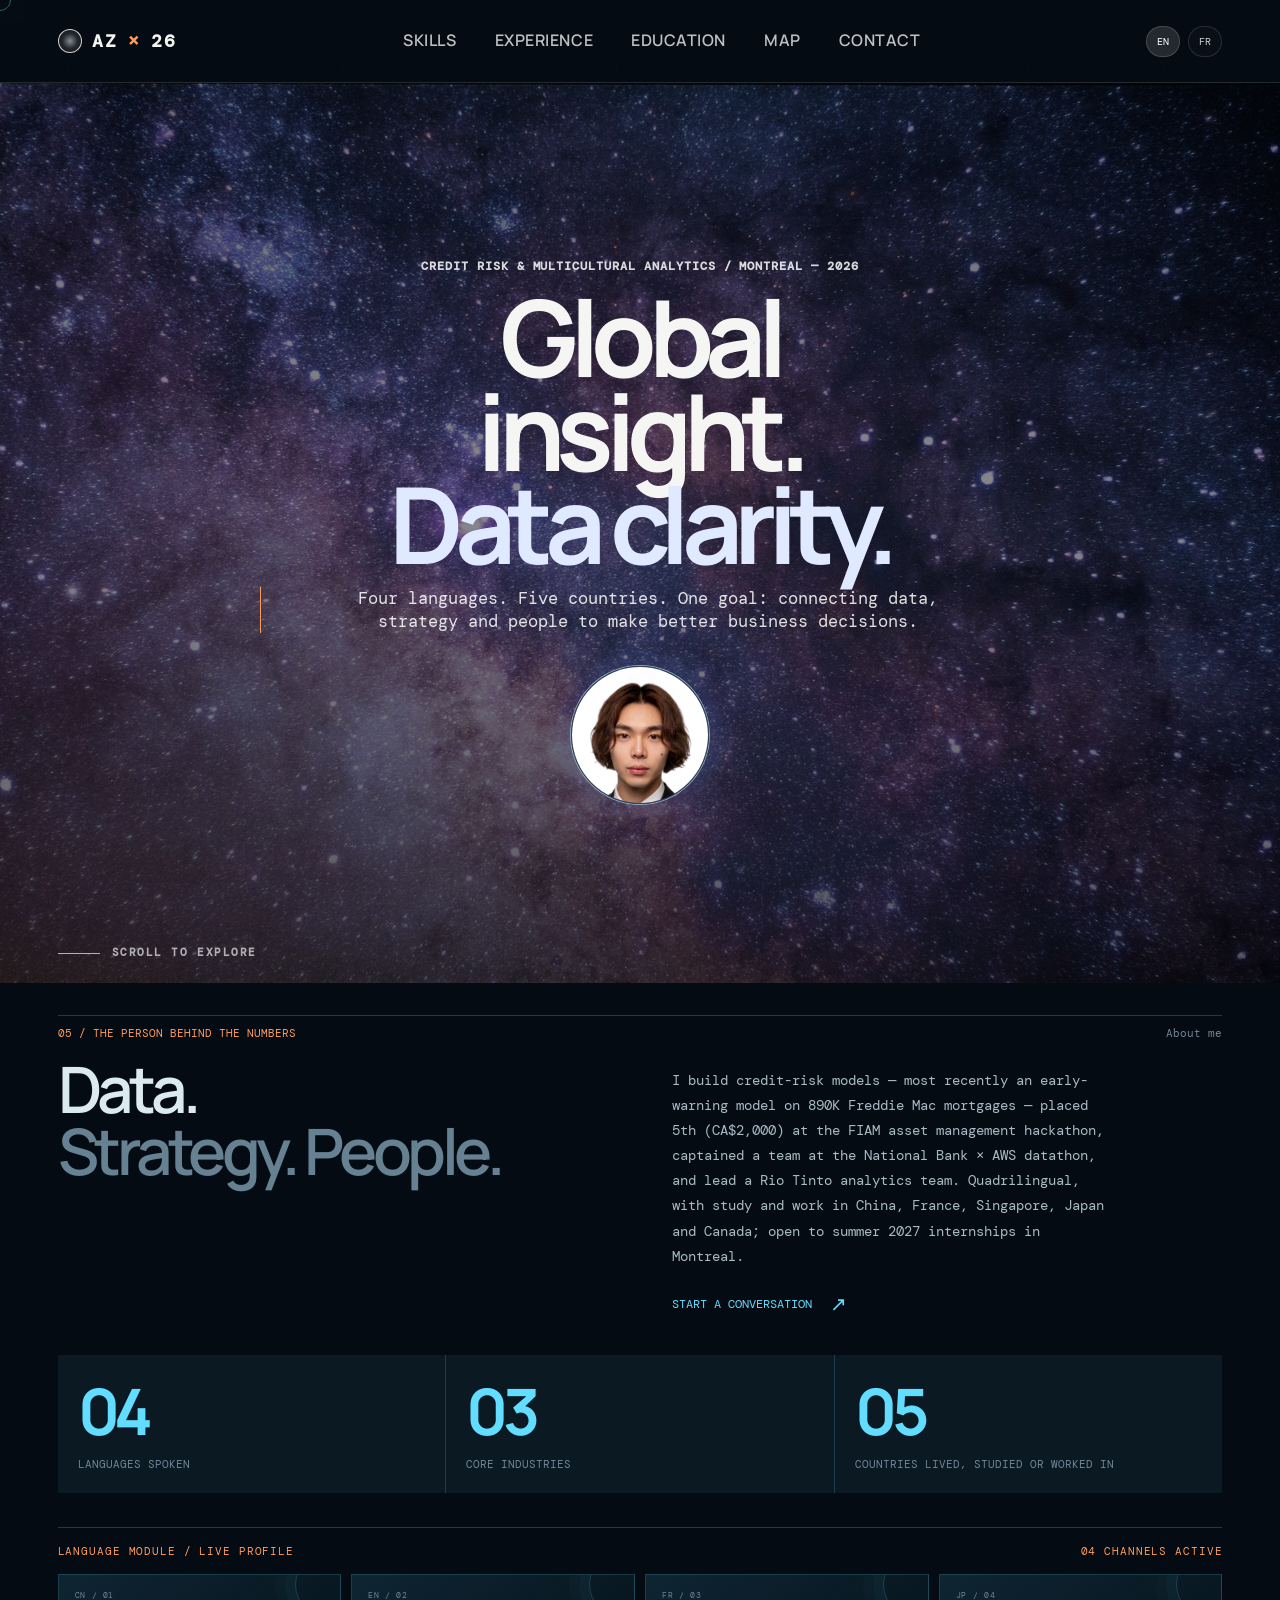
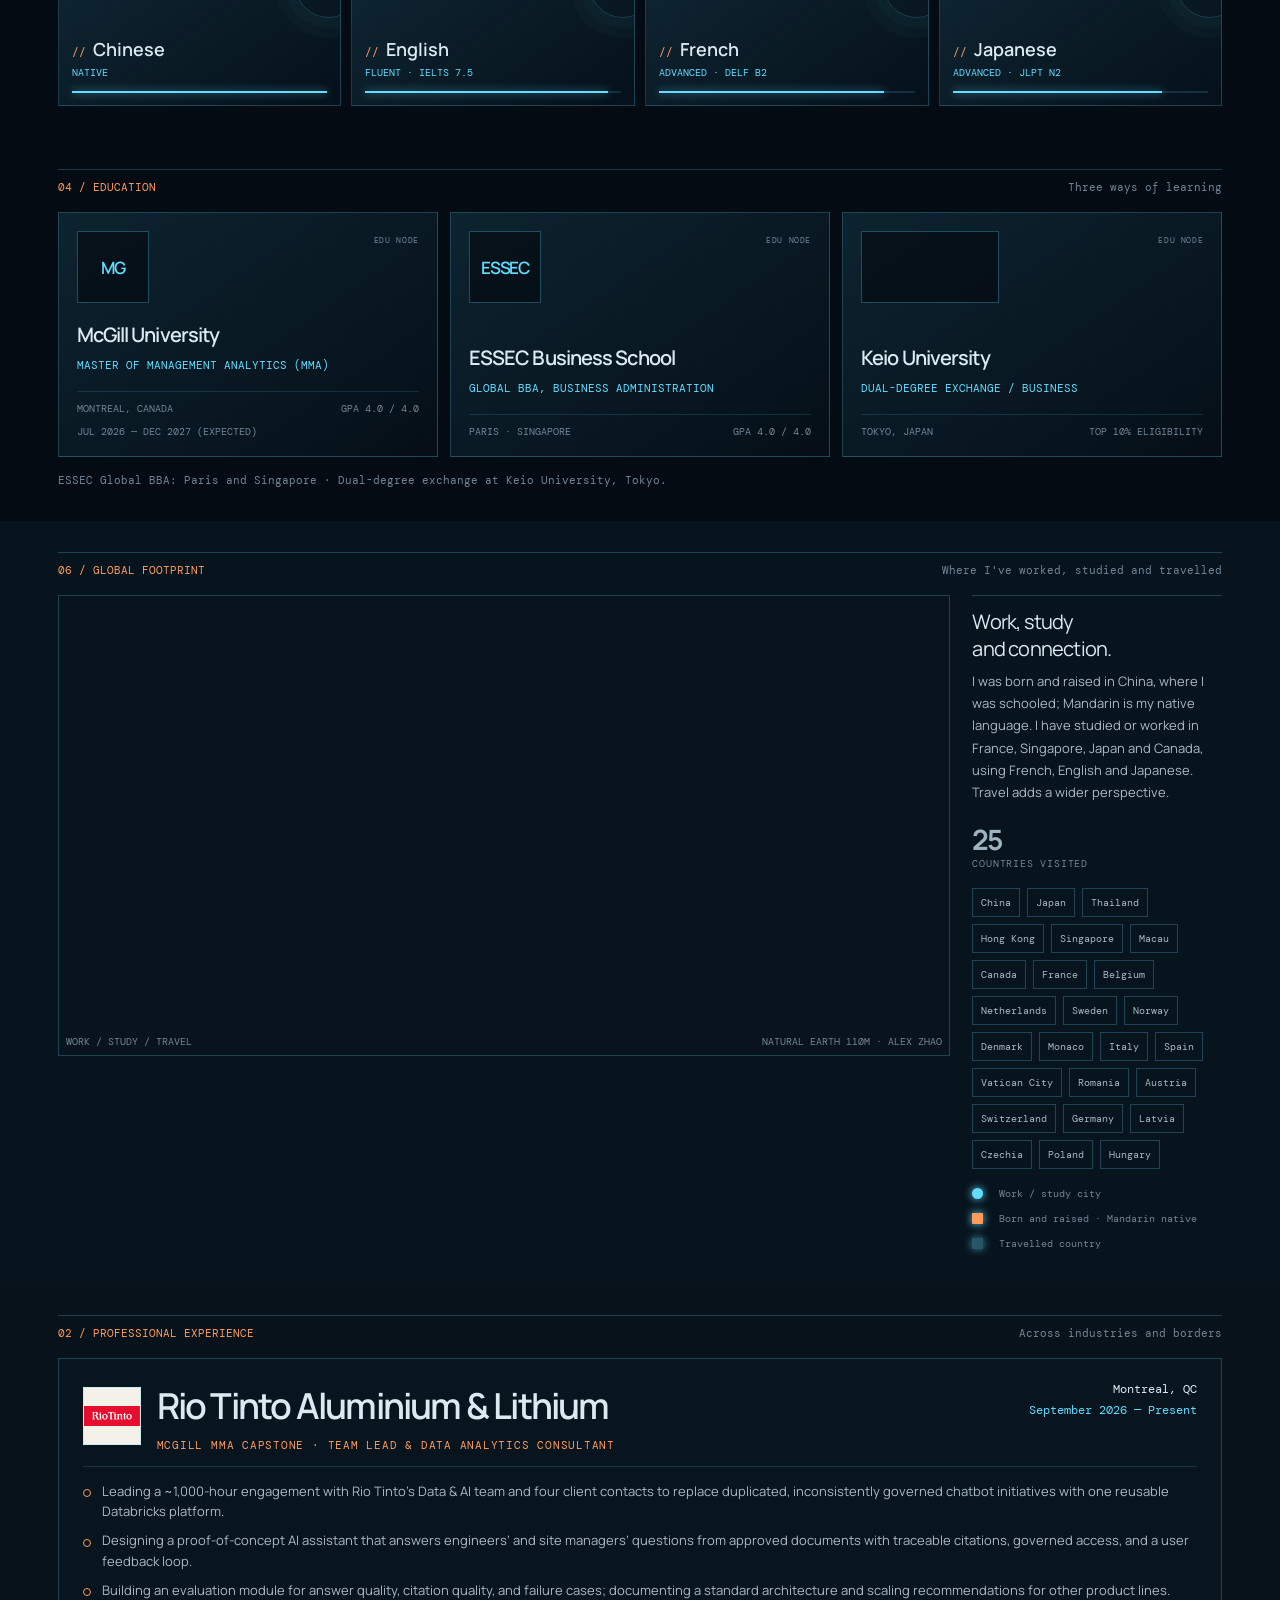
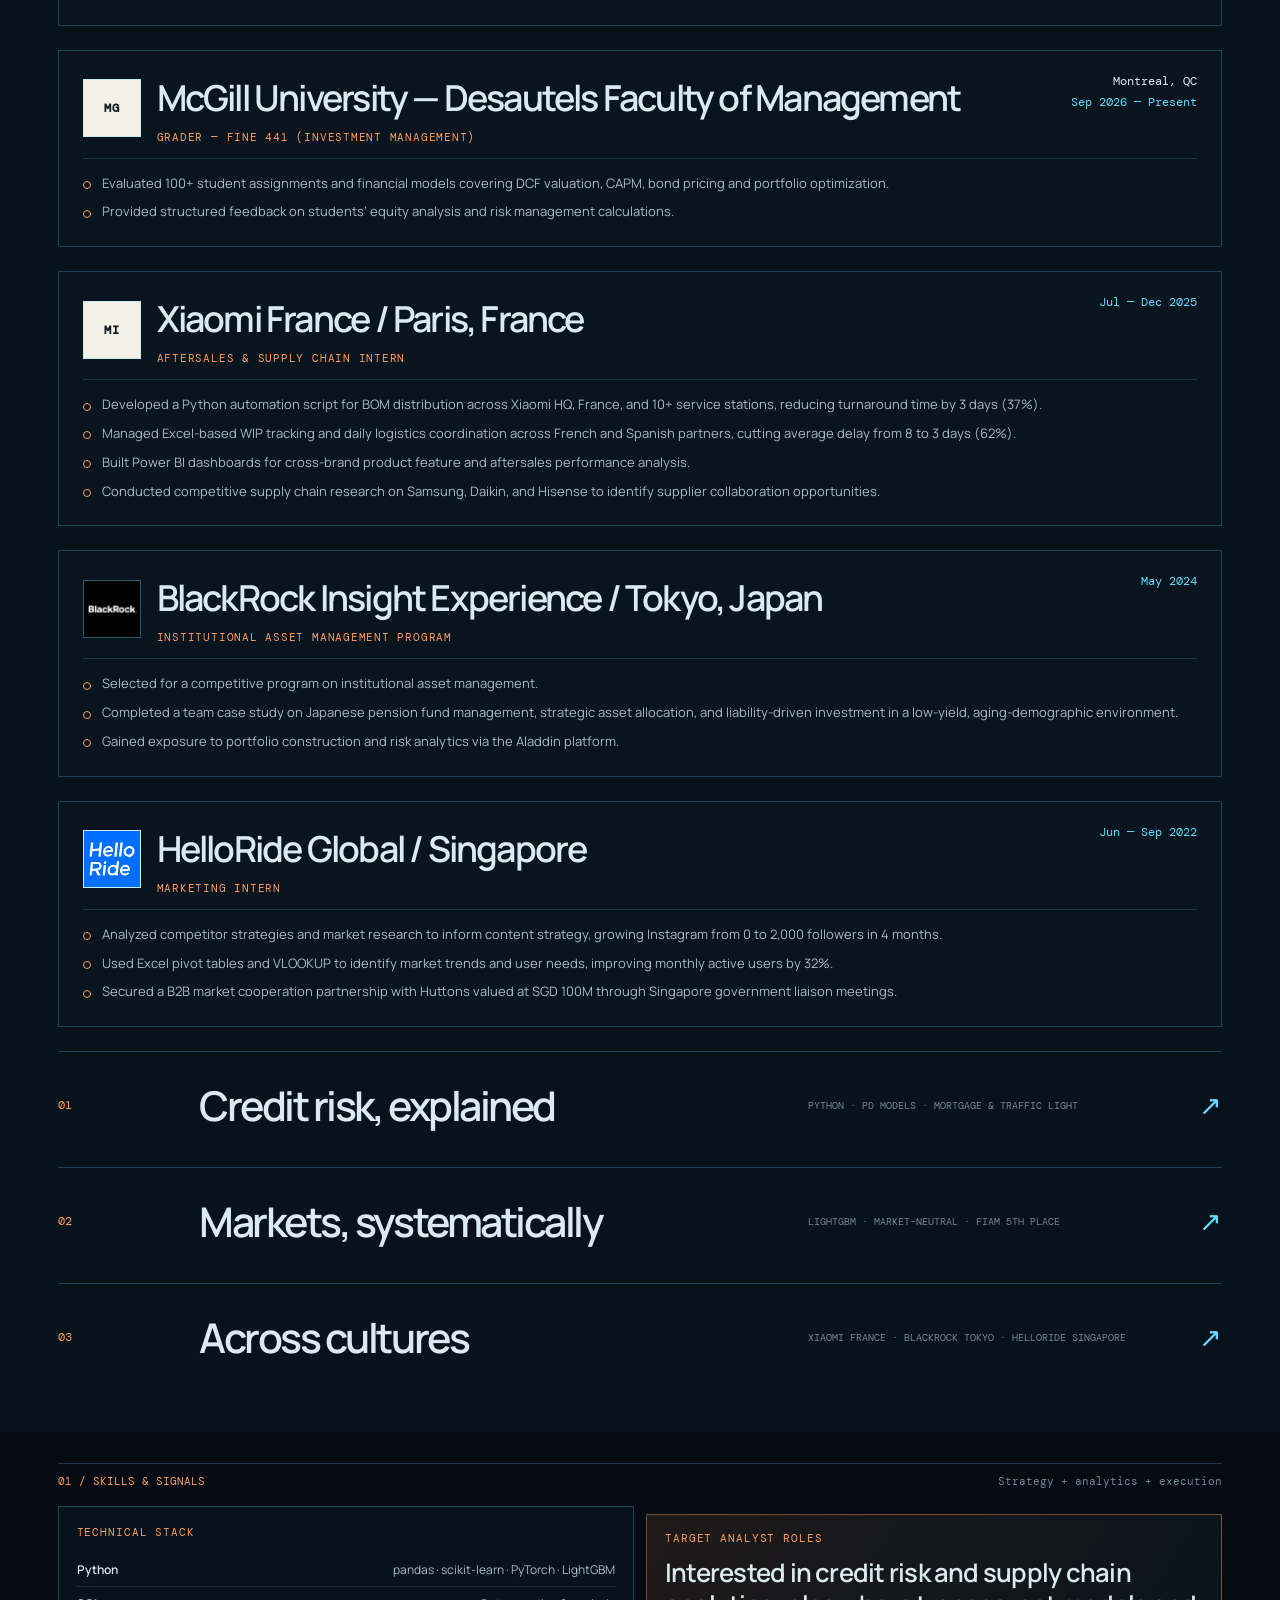
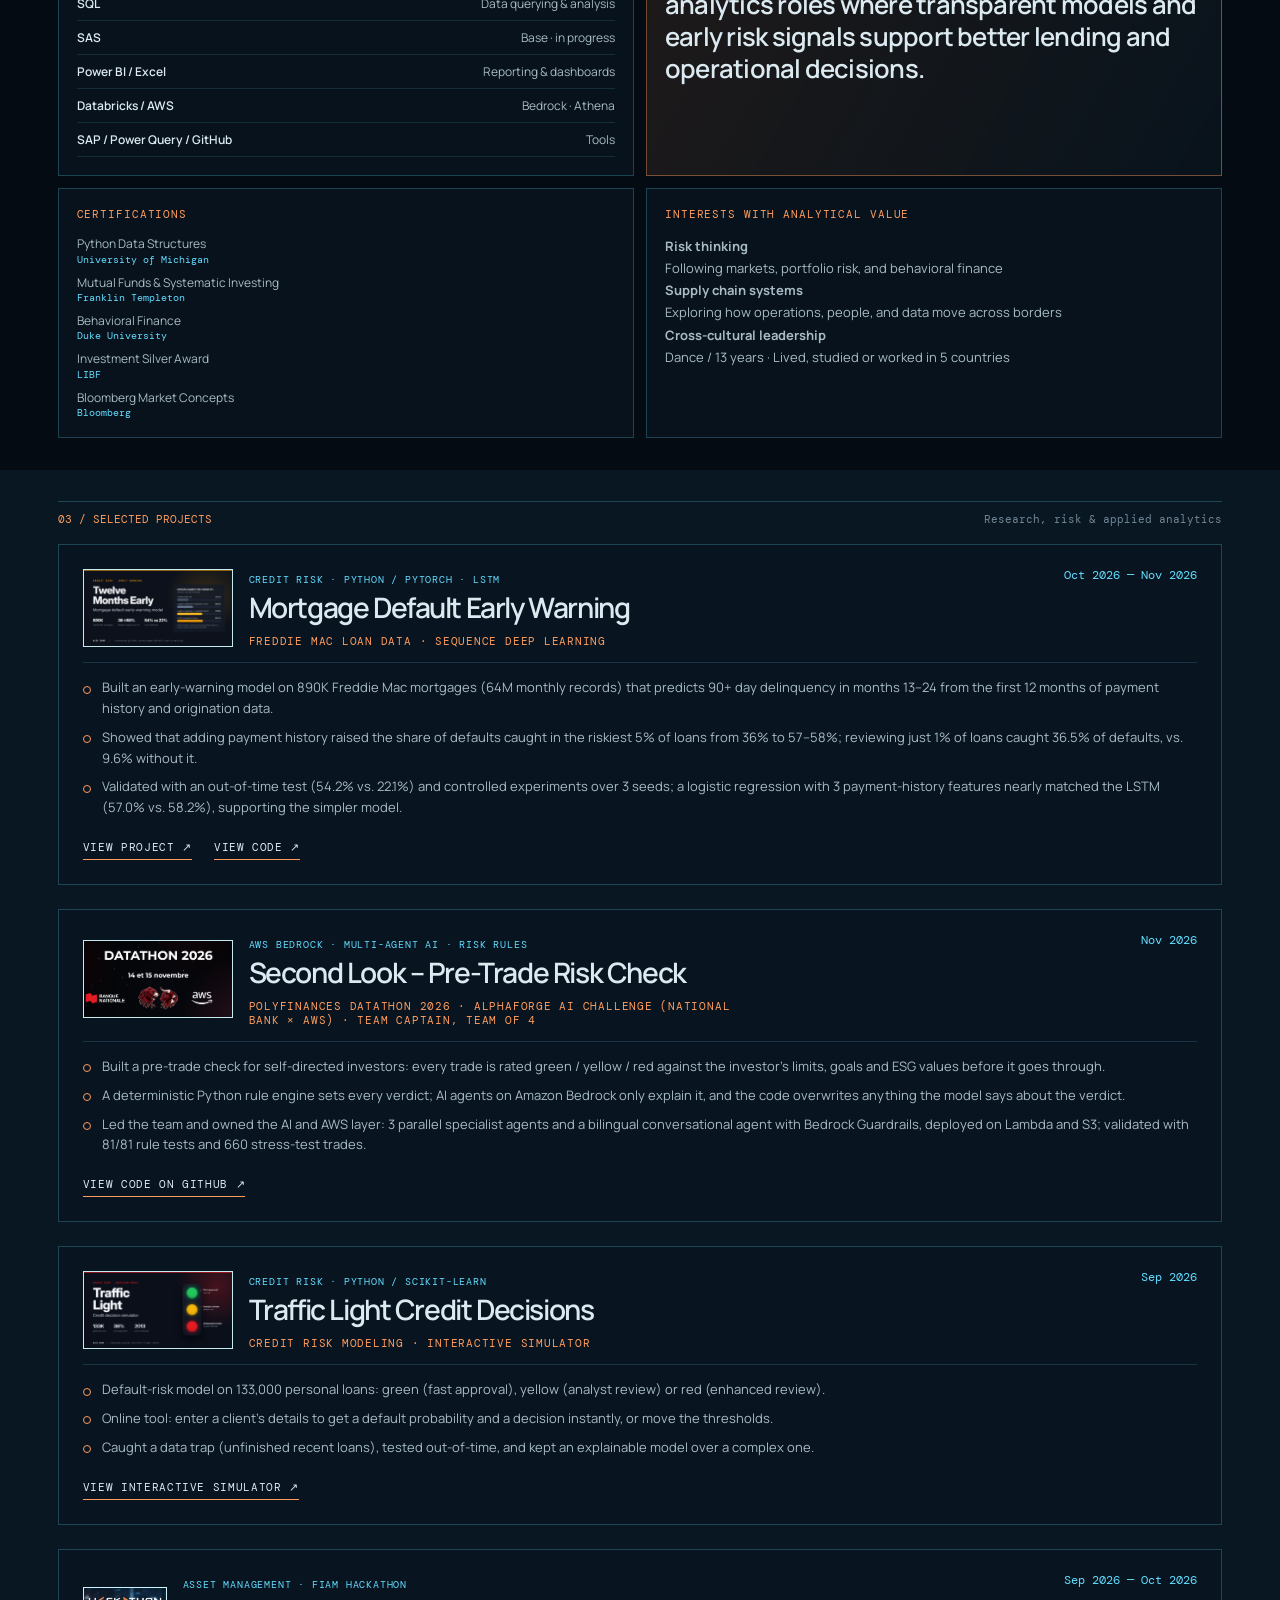
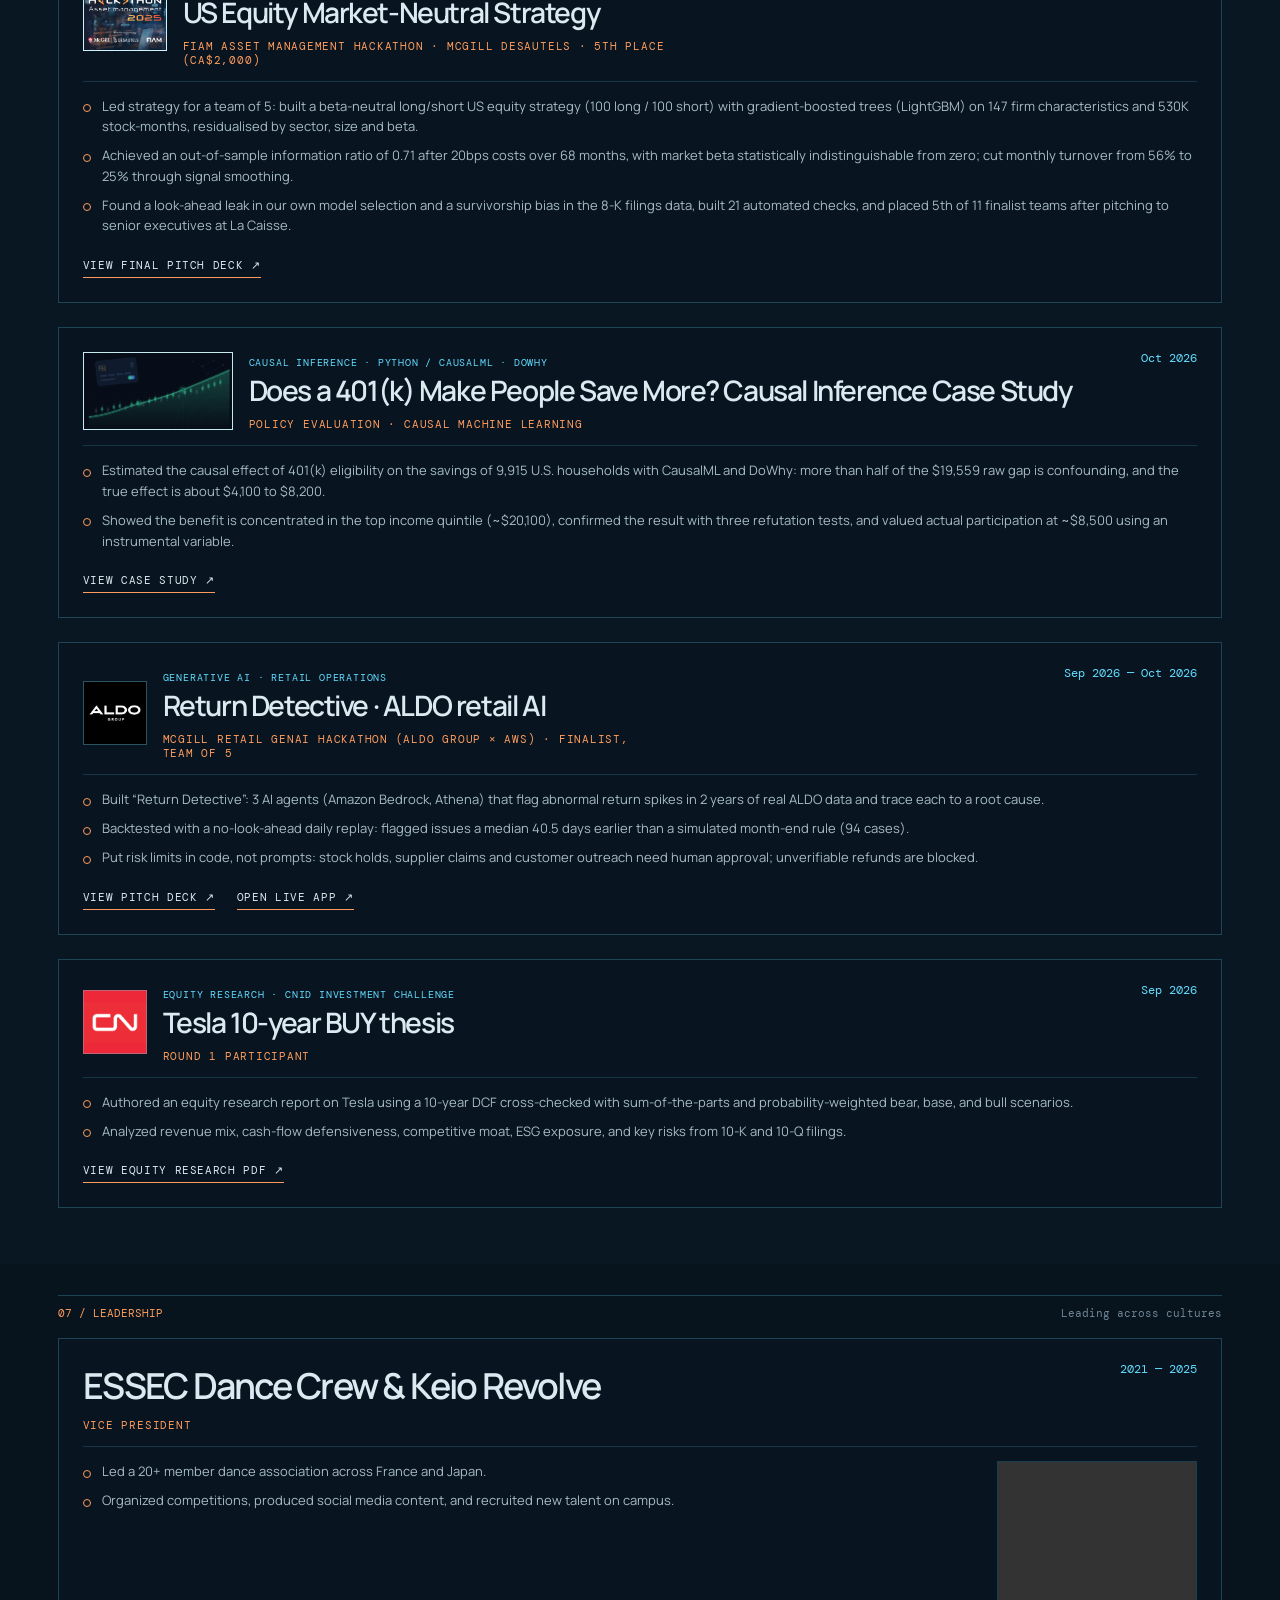
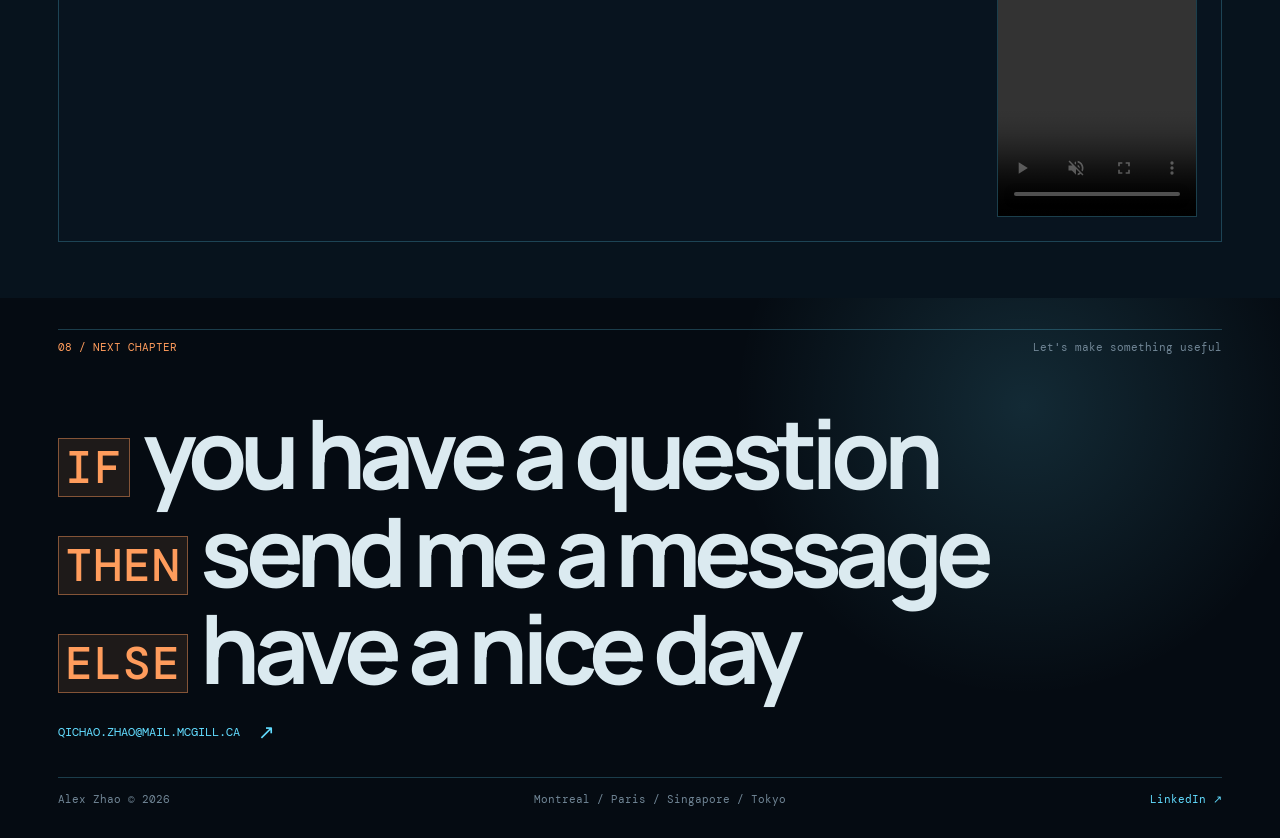
==== commit f9bc0c29: "Use Datathon 2026 banner as Second Look thumbnail Replaces the generated SVG on the card with the of" ====
--- a/index.html
+++ b/index.html
@@ -1005,7 +1005,7 @@
         const secondLookHeader = secondLookProject.querySelector('.experience-top > div');
         const secondLookBrand = document.createElement('div');
         secondLookBrand.className = 'project-brand';
-        secondLookBrand.innerHTML = '<div class="company-logo project-logo logo-traffic"><img src="second_look_thumbnail.svg" alt="Second Look pre-trade risk check thumbnail" /></div>';
+        secondLookBrand.innerHTML = '<div class="company-logo project-logo logo-traffic"><img src="second_look_thumbnail.png" alt="PolyFinances Datathon 2026 banner: National Bank and AWS" /></div>';
         secondLookBrand.appendChild(secondLookHeader);
         secondLookProject.querySelector('.experience-top').prepend(secondLookBrand);
       };
